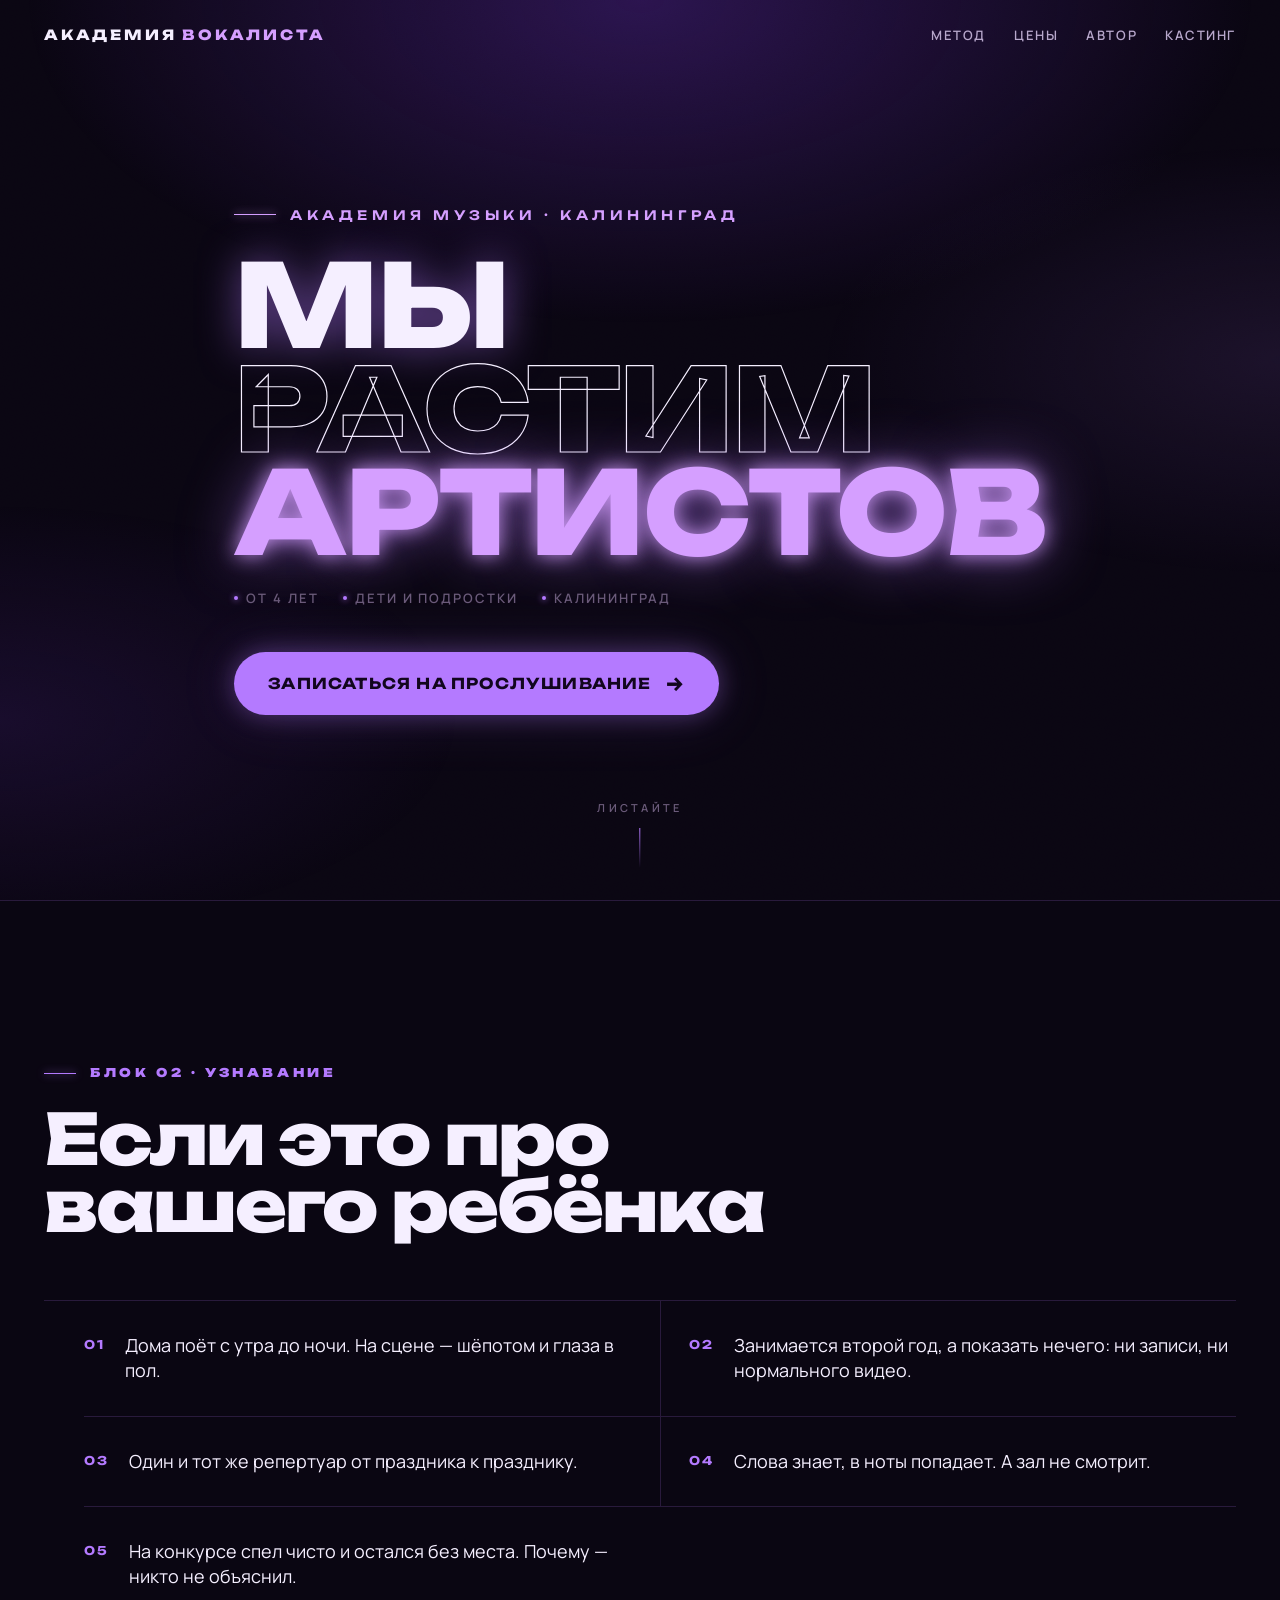
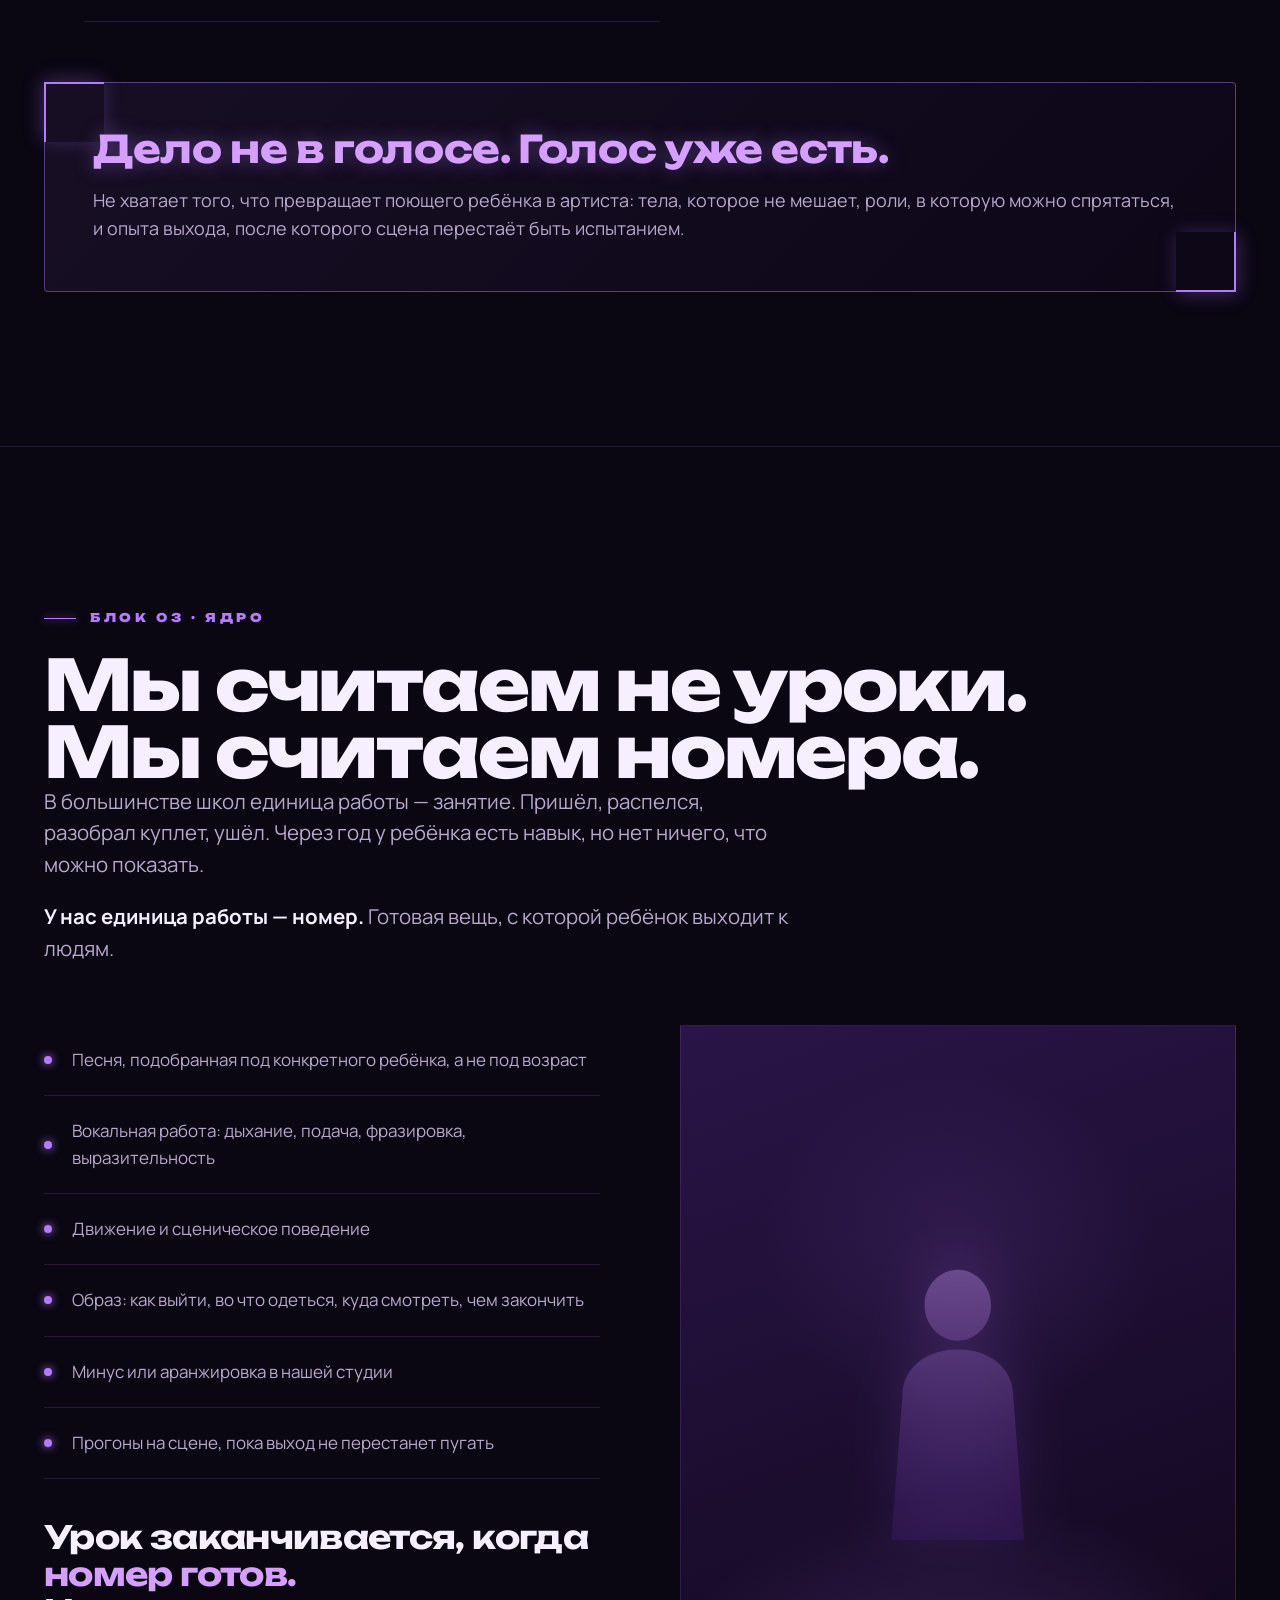
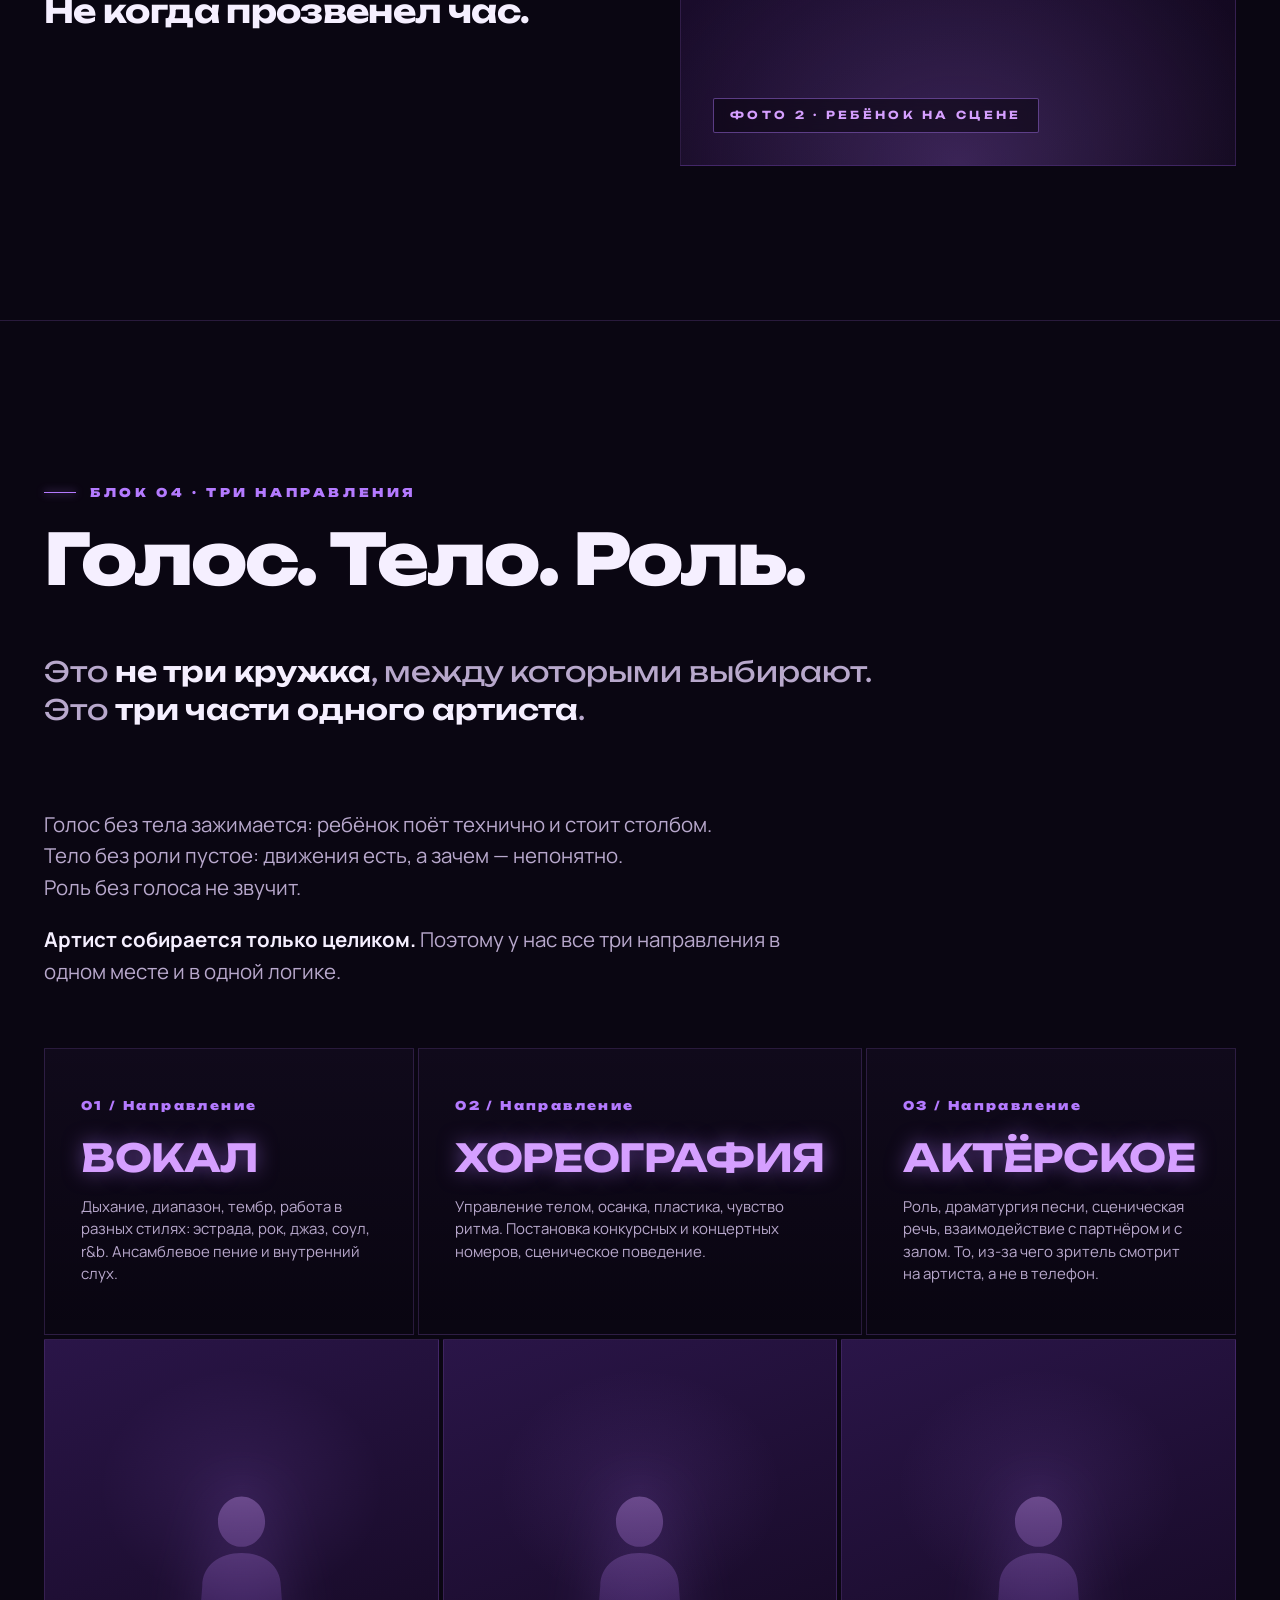
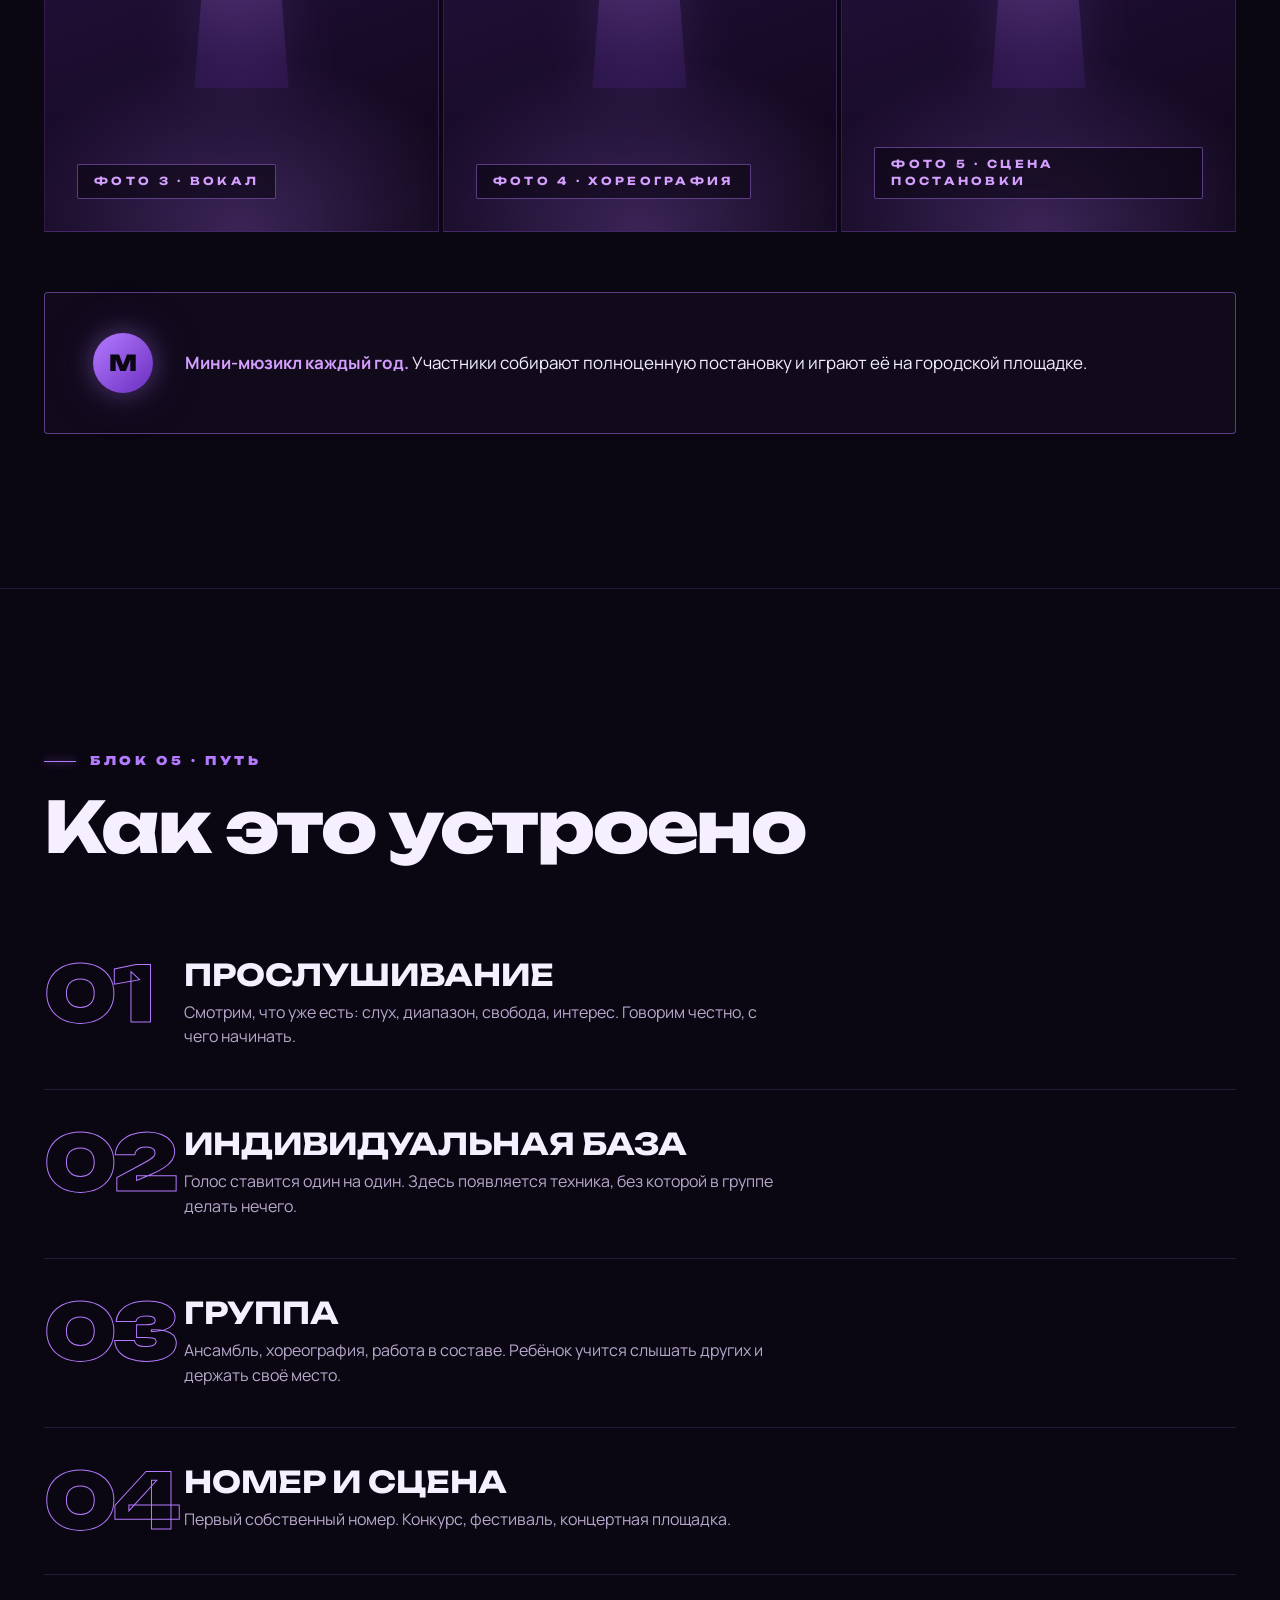
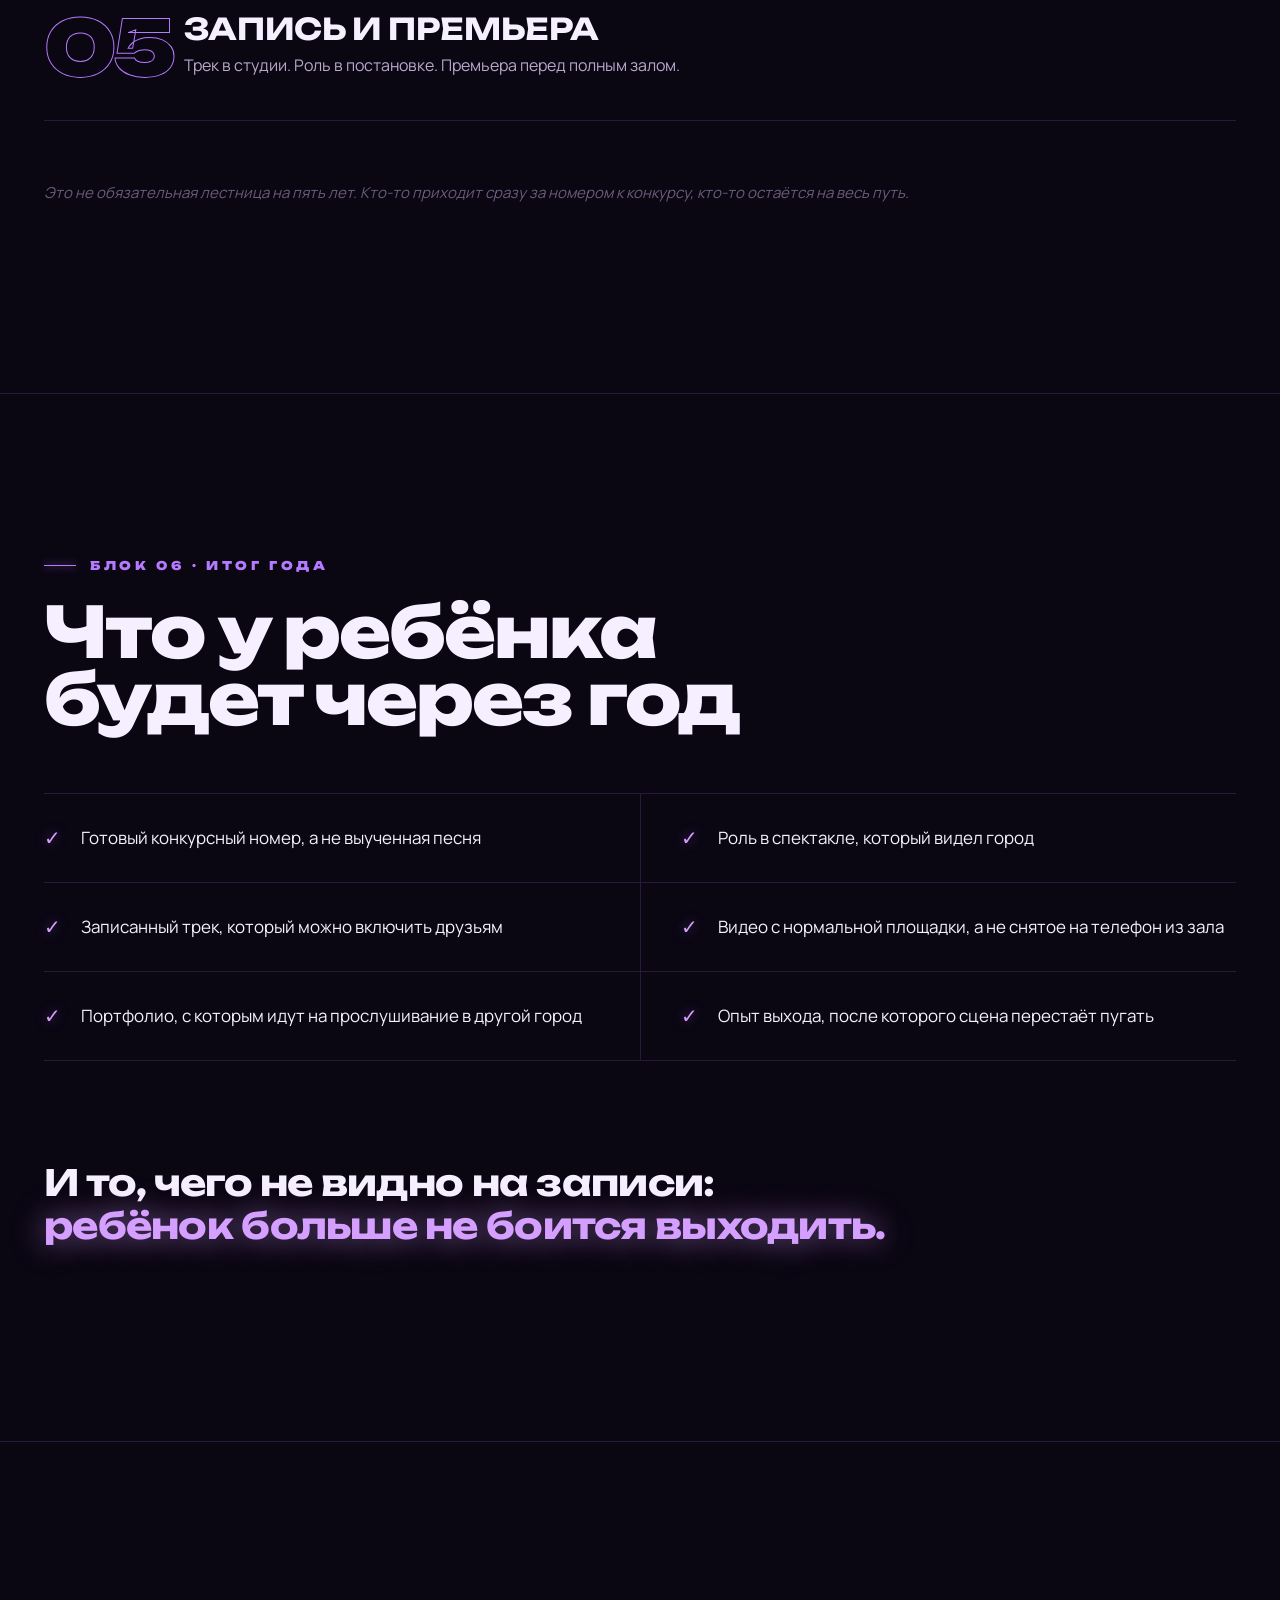
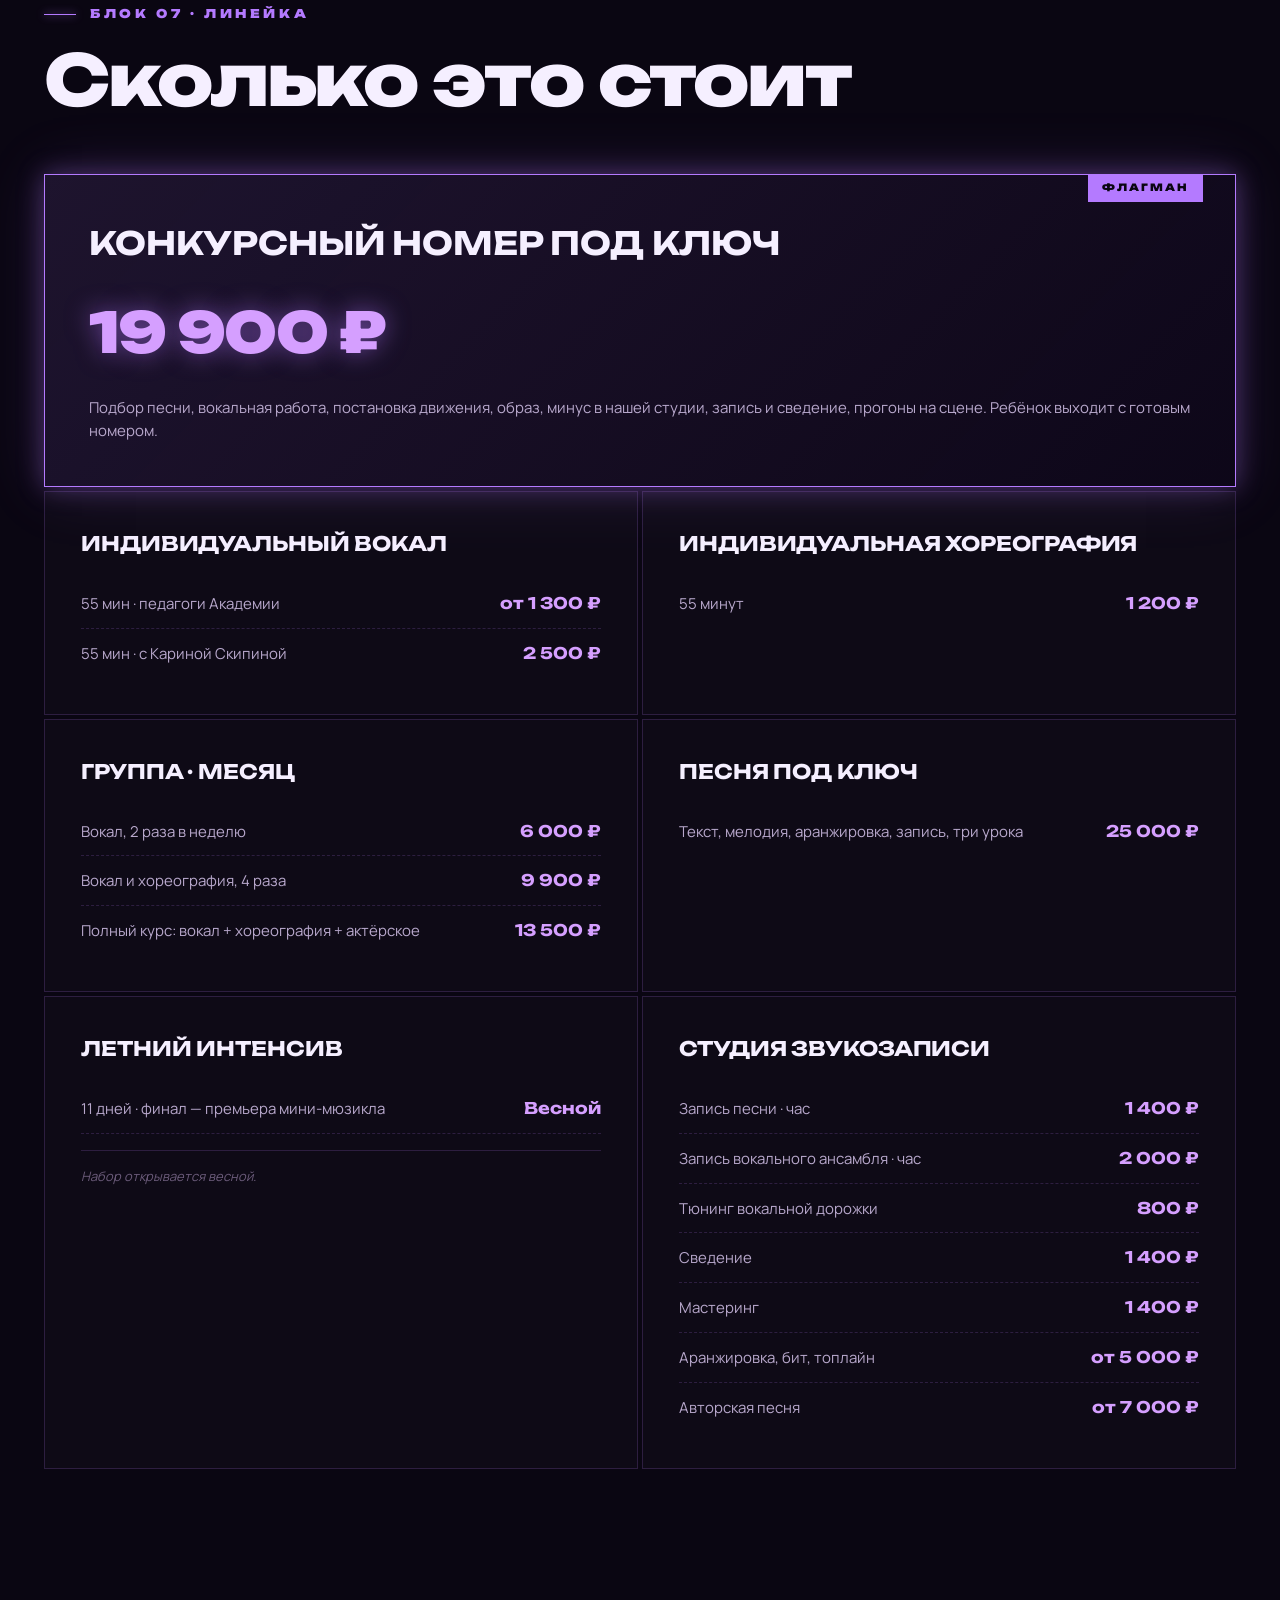
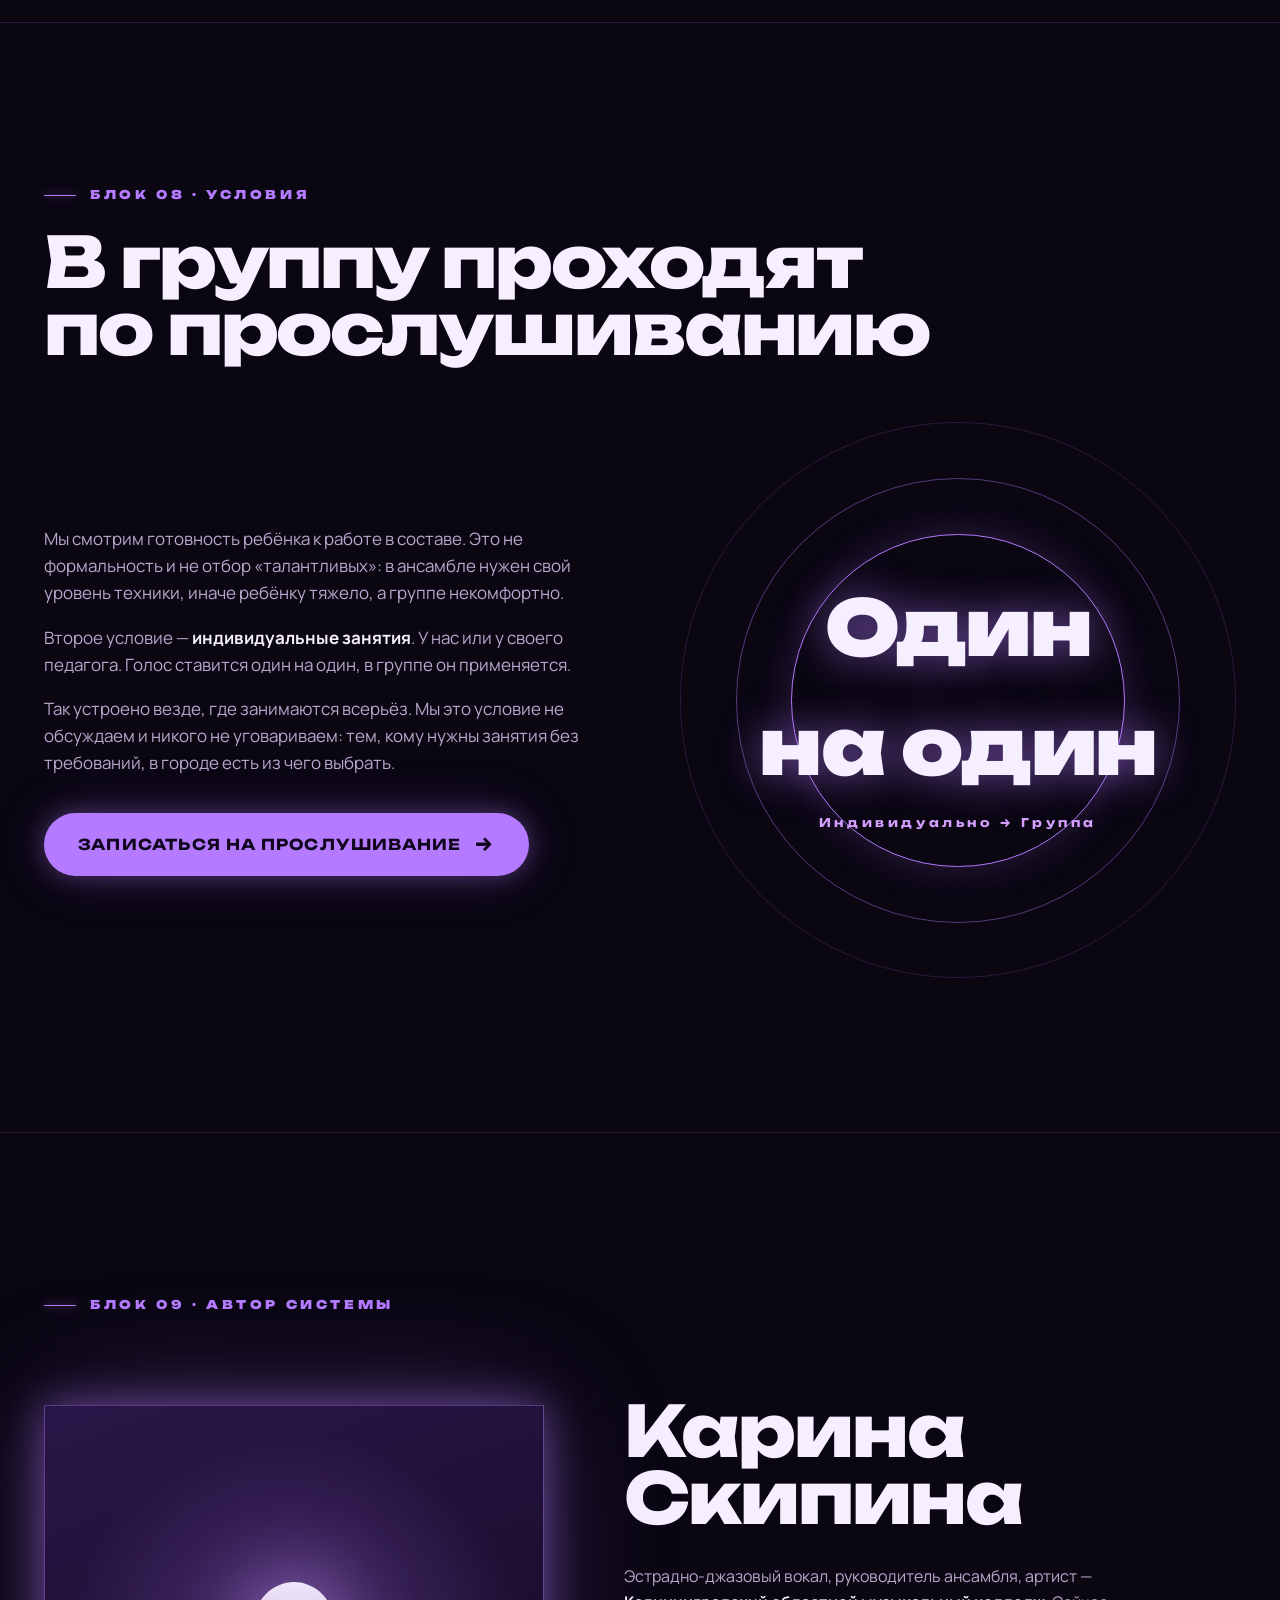
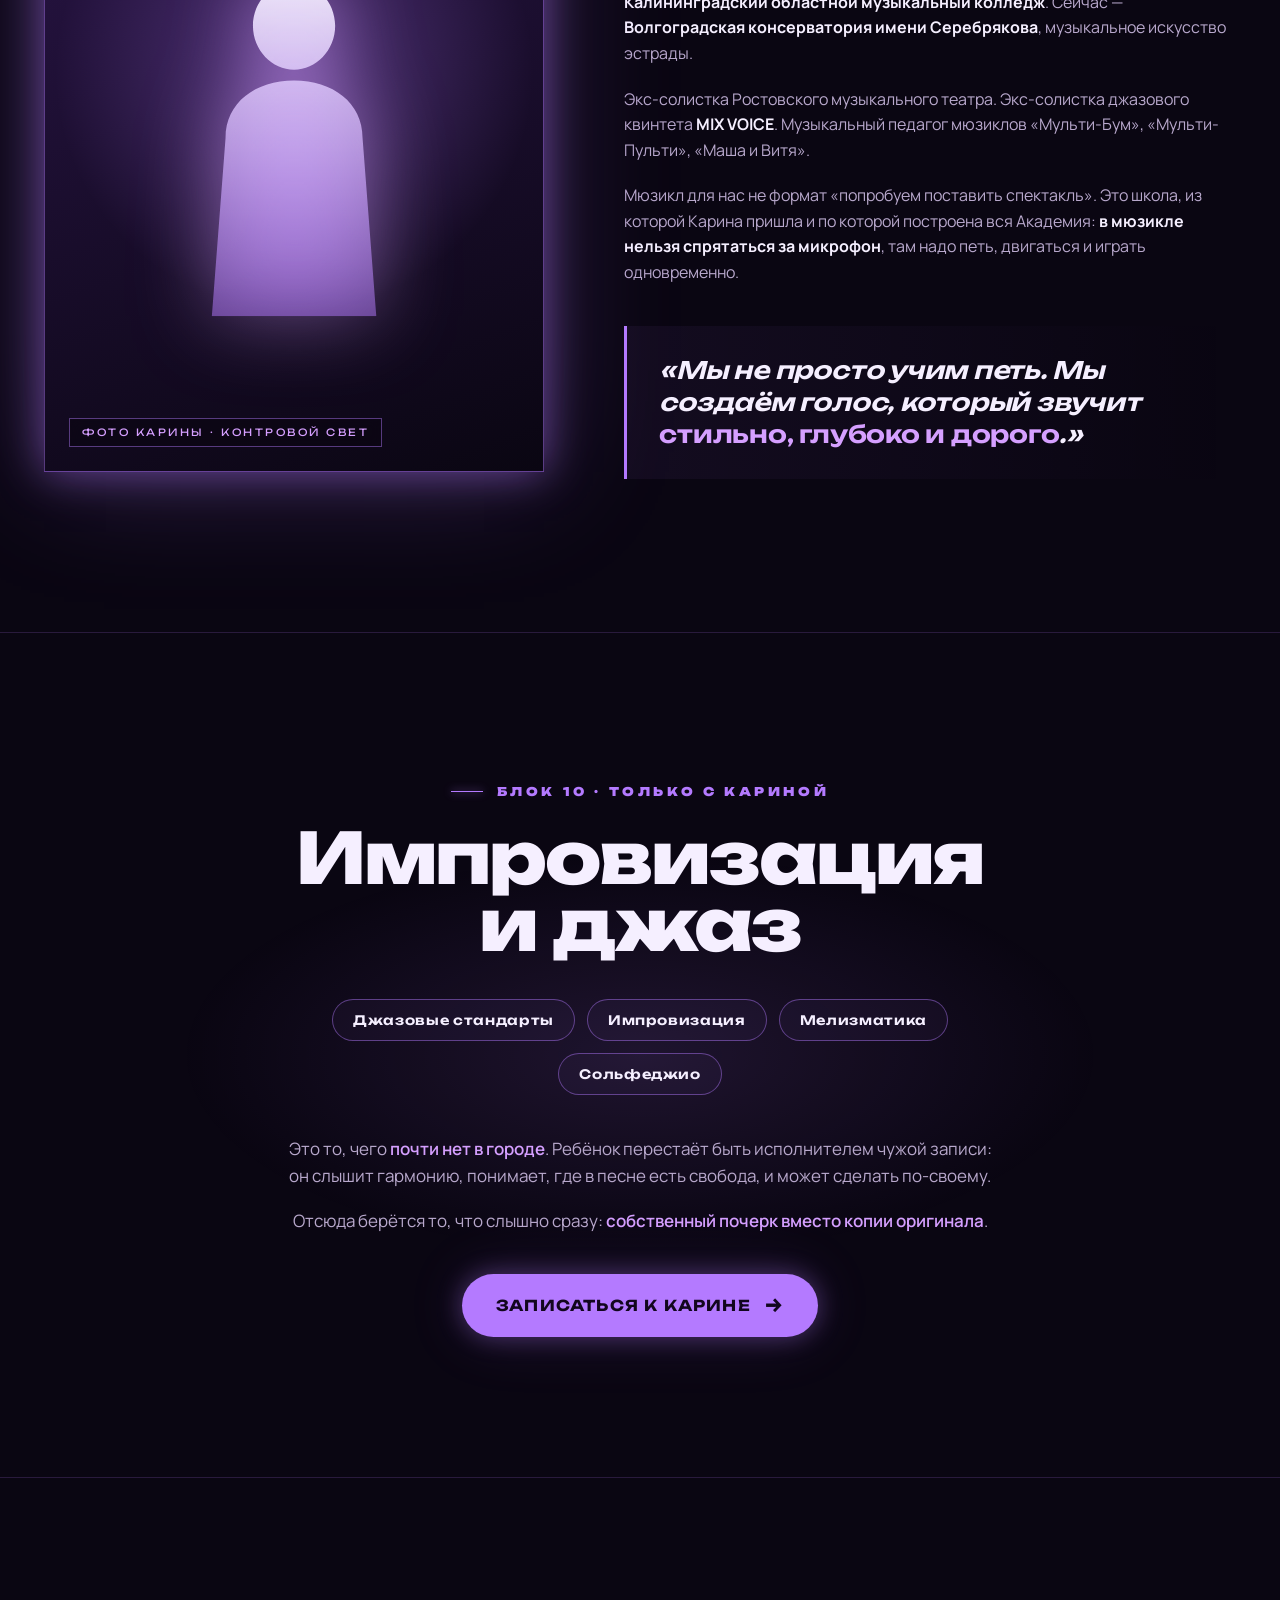
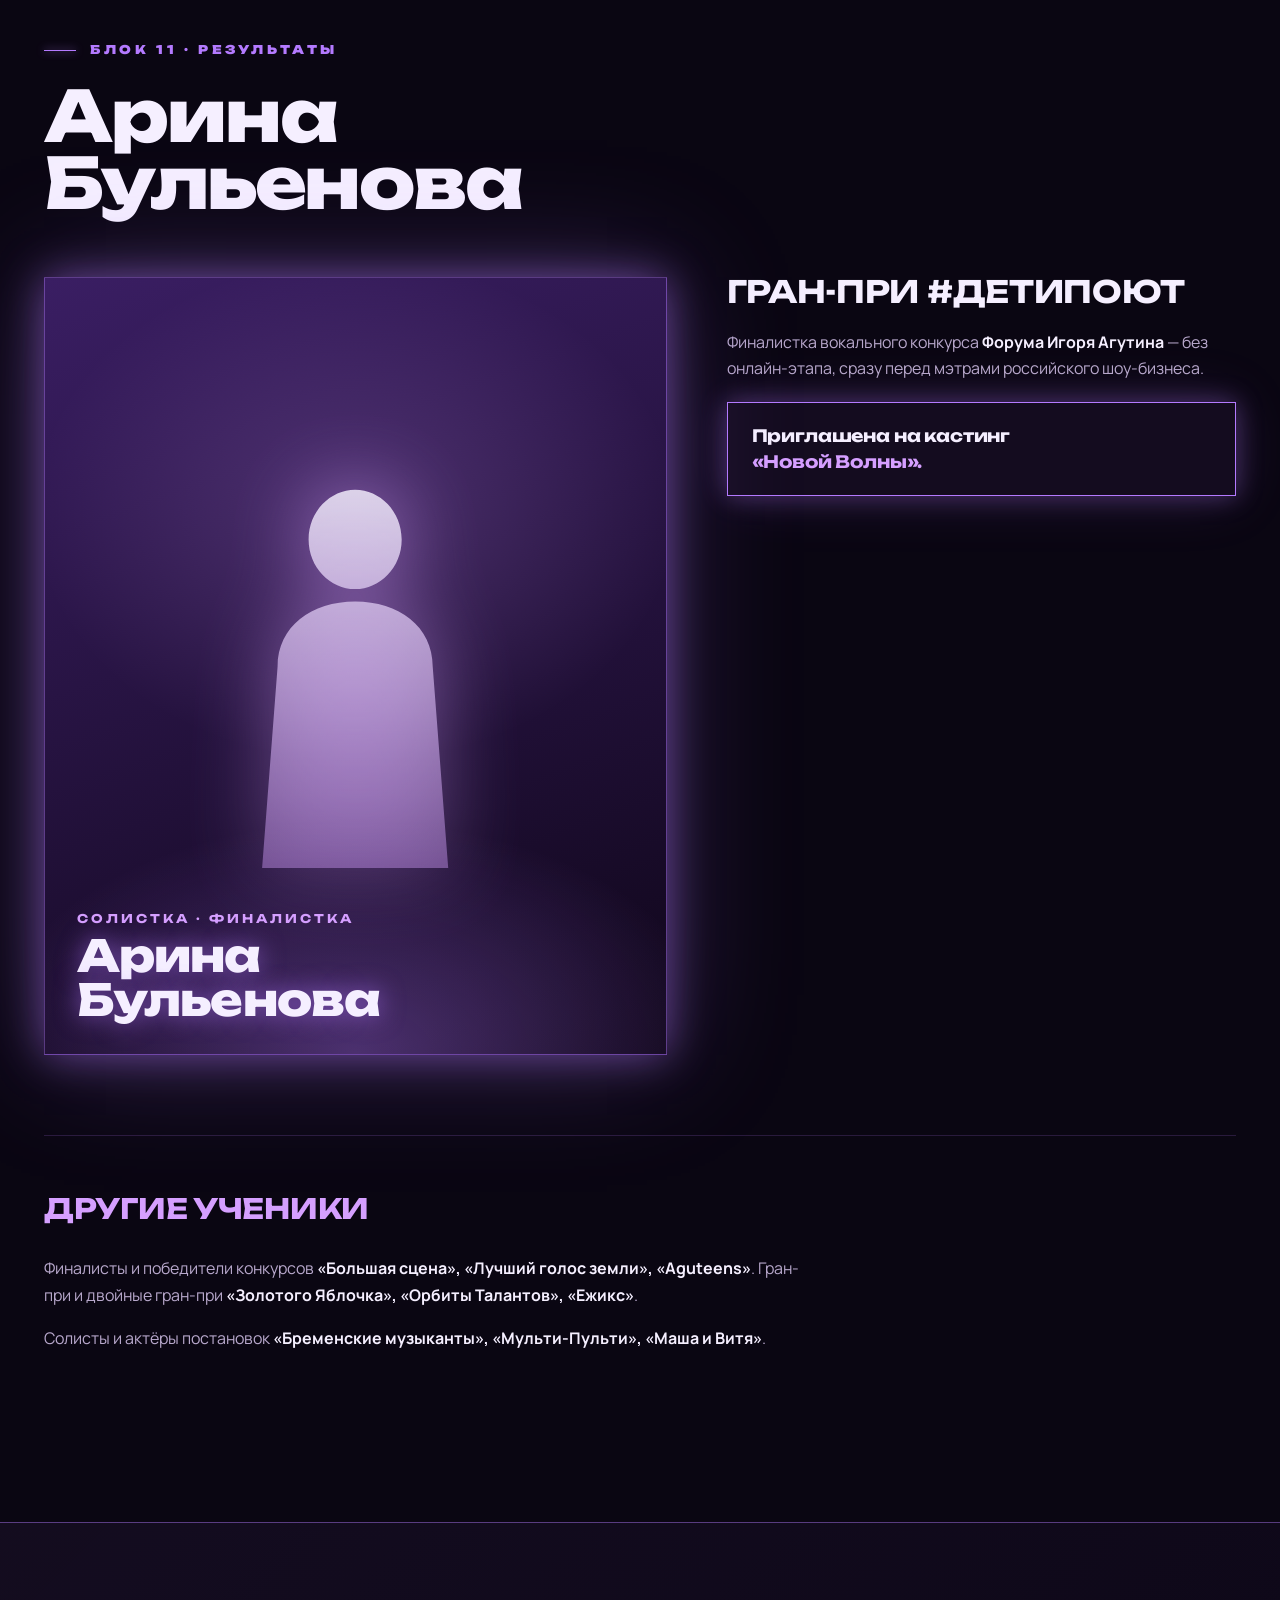
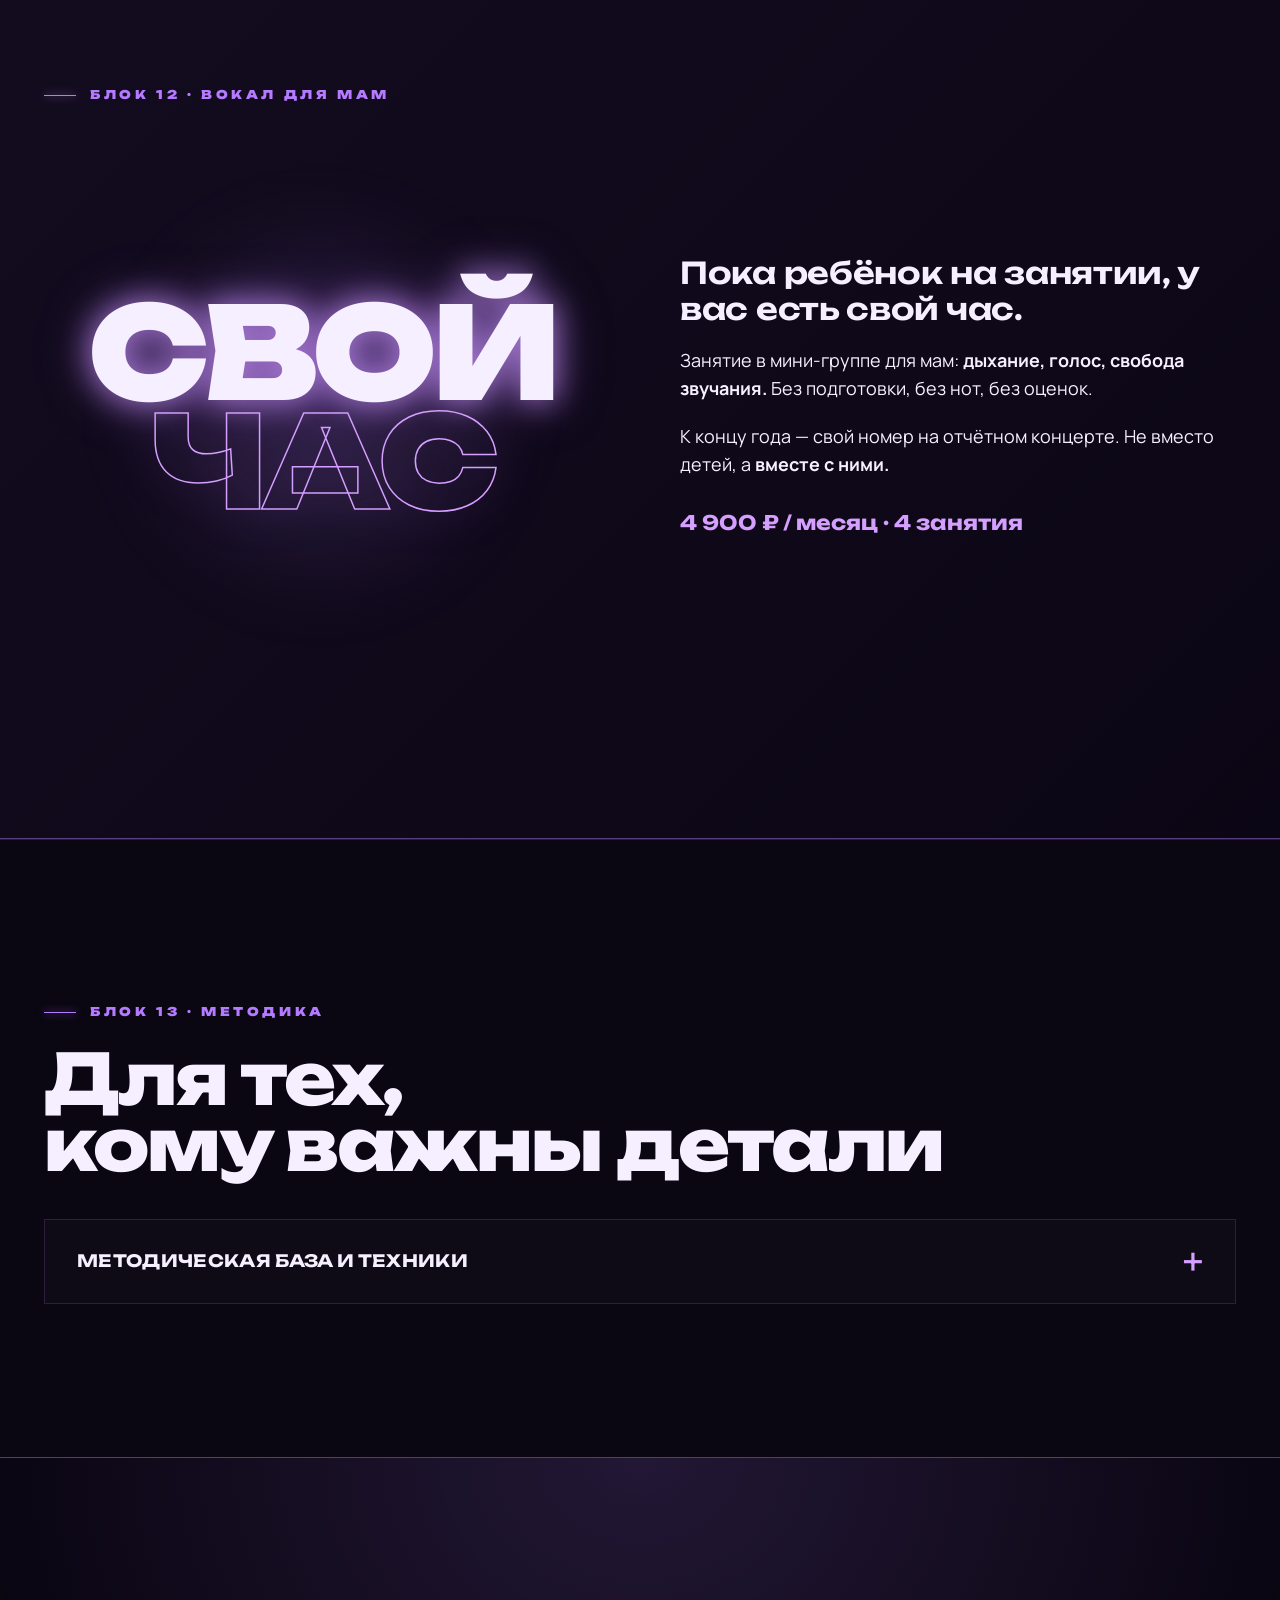
==== index.html @ da105c3c "Чистим главный экран, чиним копирайт - Убрал с hero сетку-афишу и подстрочник про ребёнка (по замеча" ====
<!DOCTYPE html>
<html lang="ru">
<head>
<meta charset="UTF-8" />
<meta name="viewport" content="width=device-width, initial-scale=1.0" />
<title>Академия музыки «Вокалиста» — Калининград</title>
<meta name="description" content="Академия музыки «Вокалиста» в Калининграде. Вокал, хореография, актёрское мастерство и своя студия записи. Дети и подростки от 4 лет." />

<link rel="preconnect" href="https://fonts.googleapis.com">
<link rel="preconnect" href="https://fonts.gstatic.com" crossorigin>
<link href="https://fonts.googleapis.com/css2?family=Unbounded:wght@400;600;700;800;900&family=Manrope:wght@300;400;500;600;700&display=swap&subset=cyrillic,latin" rel="stylesheet">

<style>
  :root{
    --bg:              #0a0612;
    --bg-2:            #140a1e;
    --bg-3:            #1c1029;
    --ink:             #f5efff;
    --ink-dim:         #b8a8cc;
    --ink-mute:        #6b5b7a;
    --neon:            #b47aff;
    --neon-hot:        #d59fff;
    --neon-deep:       #6a2fbf;
    --line:            rgba(180,122,255,0.18);
    --line-strong:     rgba(180,122,255,0.45);
    --card:            rgba(255,255,255,0.02);
    --card-strong:     rgba(180,122,255,0.06);
    --shadow-neon:     0 0 24px rgba(180,122,255,0.35), 0 0 60px rgba(180,122,255,0.15);
    --shadow-neon-lg:  0 0 40px rgba(180,122,255,0.5), 0 0 120px rgba(180,122,255,0.25);
    --font-display:    'Unbounded', 'Arial Black', sans-serif;
    --font-body:       'Manrope', system-ui, -apple-system, sans-serif;
    --wrap:            1240px;
  }

  *, *::before, *::after { box-sizing: border-box; }
  html { scroll-behavior: smooth; }
  body {
    margin: 0;
    font-family: var(--font-body);
    background: var(--bg);
    color: var(--ink);
    font-size: 17px;
    line-height: 1.55;
    -webkit-font-smoothing: antialiased;
    text-rendering: optimizeLegibility;
    overflow-x: hidden;
  }

  /* Ambient background — deep purple glow */
  body::before {
    content: '';
    position: fixed;
    inset: 0;
    background:
      radial-gradient(ellipse 80% 60% at 50% 0%, rgba(106,47,191,0.35), transparent 60%),
      radial-gradient(ellipse 60% 40% at 100% 40%, rgba(180,122,255,0.10), transparent 60%),
      radial-gradient(ellipse 60% 40% at 0% 80%, rgba(106,47,191,0.15), transparent 60%);
    pointer-events: none;
    z-index: 0;
  }
  body::after {
    content: '';
    position: fixed;
    inset: 0;
    background-image: url("data:image/svg+xml;utf8,<svg xmlns='http://www.w3.org/2000/svg' width='200' height='200'><filter id='n'><feTurbulence type='fractalNoise' baseFrequency='0.9' numOctaves='2' stitchTiles='stitch'/><feColorMatrix values='0 0 0 0 0.7 0 0 0 0 0.5 0 0 0 0 1 0 0 0 0.06 0'/></filter><rect width='100%' height='100%' filter='url(%23n)'/></svg>");
    pointer-events: none;
    z-index: 0;
    opacity: .6;
    mix-blend-mode: overlay;
  }

  main, header, footer, section { position: relative; z-index: 1; }

  .wrap { max-width: var(--wrap); margin: 0 auto; padding: 0 24px; }
  @media (max-width: 640px) { .wrap { padding: 0 18px; } }

  /* Typography */
  h1, h2, h3, .display {
    font-family: var(--font-display);
    font-weight: 800;
    letter-spacing: -0.02em;
    line-height: 0.95;
    margin: 0;
    color: var(--ink);
    text-wrap: balance;
  }
  h1 { font-size: clamp(48px, 9vw, 132px); }
  h2 { font-size: clamp(34px, 5.5vw, 72px); letter-spacing: -0.03em; }
  h3 { font-size: clamp(22px, 2.4vw, 32px); font-weight: 700; letter-spacing: -0.01em; }

  p { margin: 0 0 1em; }
  strong, b { color: var(--ink); font-weight: 700; }
  em { color: var(--neon-hot); font-style: normal; font-weight: 600; }

  a { color: var(--neon-hot); text-decoration: none; transition: color .2s; }
  a:hover { color: var(--ink); }

  /* Section frame */
  section {
    padding: clamp(80px, 12vw, 160px) 0;
    border-top: 1px solid var(--line);
  }
  section:first-of-type { border-top: none; }

  .sec-num {
    font-family: var(--font-display);
    font-weight: 900;
    font-size: 12px;
    letter-spacing: 0.3em;
    color: var(--neon);
    text-transform: uppercase;
    margin-bottom: 24px;
    display: inline-flex;
    align-items: center;
    gap: 14px;
  }
  .sec-num::before {
    content: '';
    display: inline-block;
    width: 32px;
    height: 1px;
    background: var(--neon);
    box-shadow: 0 0 8px var(--neon);
  }

  .lead {
    font-size: clamp(18px, 1.6vw, 22px);
    line-height: 1.55;
    color: var(--ink-dim);
    max-width: 62ch;
  }

  /* Buttons */
  .btn {
    display: inline-flex;
    align-items: center;
    gap: 14px;
    padding: 20px 34px;
    font-family: var(--font-display);
    font-weight: 700;
    font-size: 15px;
    letter-spacing: 0.08em;
    text-transform: uppercase;
    background: var(--neon);
    color: #12061e;
    border: none;
    border-radius: 999px;
    cursor: pointer;
    transition: transform .2s, box-shadow .2s, background .2s;
    box-shadow: var(--shadow-neon);
    text-decoration: none;
  }
  .btn:hover {
    transform: translateY(-2px);
    background: var(--neon-hot);
    color: #12061e;
    box-shadow: var(--shadow-neon-lg);
  }
  .btn::after {
    content: '→';
    font-size: 20px;
    line-height: 1;
    transition: transform .2s;
  }
  .btn:hover::after { transform: translateX(4px); }

  .btn-ghost {
    background: transparent;
    color: var(--ink);
    border: 1px solid var(--line-strong);
    box-shadow: none;
  }
  .btn-ghost:hover {
    background: rgba(180,122,255,0.08);
    color: var(--ink);
    border-color: var(--neon);
    box-shadow: var(--shadow-neon);
  }

  /* =========================================================
     BLOCK 1 — HERO / CAST POSTER
     ========================================================= */
  .hero {
    padding: 120px 0 100px;
    min-height: 100vh;
    display: flex;
    flex-direction: column;
    justify-content: center;
    border-top: none;
  }
  .hero-header {
    display: flex;
    justify-content: space-between;
    align-items: center;
    padding-bottom: 40px;
    position: absolute;
    top: 24px;
    left: 0;
    right: 0;
    z-index: 10;
  }
  .hero-header .wrap {
    display: flex;
    justify-content: space-between;
    align-items: center;
    width: 100%;
  }
  .brand {
    font-family: var(--font-display);
    font-weight: 800;
    font-size: 14px;
    letter-spacing: 0.2em;
    text-transform: uppercase;
    color: var(--ink);
  }
  .brand span { color: var(--neon-hot); }
  .hero-nav {
    display: flex;
    gap: 28px;
    font-size: 13px;
    letter-spacing: 0.12em;
    text-transform: uppercase;
    font-weight: 600;
  }
  .hero-nav a { color: var(--ink-dim); }
  .hero-nav a:hover { color: var(--ink); }
  @media (max-width: 780px) {
    .hero-nav { display: none; }
  }

  .cast-poster {
    display: grid;
    grid-template-columns: 1fr 1.2fr;
    gap: 60px;
    align-items: center;
  }
  @media (max-width: 900px) {
    .cast-poster { grid-template-columns: 1fr; gap: 40px; }
  }

  .cast-title {
    position: relative;
  }
  .cast-title .tagline {
    font-family: var(--font-display);
    font-weight: 600;
    font-size: 13px;
    letter-spacing: 0.35em;
    text-transform: uppercase;
    color: var(--neon-hot);
    margin-bottom: 28px;
    display: flex;
    align-items: center;
    gap: 14px;
  }
  .cast-title .tagline::before {
    content: '';
    width: 42px;
    height: 1px;
    background: var(--neon-hot);
    box-shadow: 0 0 8px var(--neon-hot);
  }
  .cast-title h1 {
    text-transform: uppercase;
    color: transparent;
    -webkit-text-stroke: 1.2px var(--ink);
    text-stroke: 1.2px var(--ink);
    line-height: 0.9;
  }
  .cast-title h1 .filled {
    color: var(--ink);
    -webkit-text-stroke: 0;
    text-shadow: 0 0 40px rgba(180,122,255,0.5);
  }
  .cast-title h1 .neon {
    color: var(--neon-hot);
    -webkit-text-stroke: 0;
    text-shadow: 0 0 20px rgba(213,159,255,0.9), 0 0 60px rgba(180,122,255,0.6);
  }
  .cast-sub {
    margin-top: 32px;
    font-size: clamp(17px, 1.4vw, 20px);
    color: var(--ink-dim);
    max-width: 42ch;
  }
  .cast-sub strong {
    color: var(--ink);
    display: block;
    font-size: clamp(19px, 1.6vw, 24px);
    margin-bottom: 12px;
    font-weight: 600;
    font-family: var(--font-display);
    letter-spacing: -0.01em;
  }
  .cast-meta {
    margin-top: 24px;
    display: flex;
    gap: 24px;
    flex-wrap: wrap;
    font-size: 13px;
    color: var(--ink-mute);
    text-transform: uppercase;
    letter-spacing: 0.15em;
    font-weight: 600;
  }
  .cast-meta span { display: inline-flex; align-items: center; gap: 8px; }
  .cast-meta span::before {
    content: '';
    width: 4px; height: 4px;
    background: var(--neon);
    border-radius: 50%;
    box-shadow: 0 0 6px var(--neon);
  }
  .cast-cta {
    margin-top: 44px;
  }

  /* The cast grid — the brand's core visual */
  .cast-grid {
    display: grid;
    grid-template-columns: repeat(3, 1fr);
    grid-template-rows: repeat(3, 1fr);
    gap: 10px;
    aspect-ratio: 3/4;
  }
  .cast-grid .cell {
    position: relative;
    background: linear-gradient(160deg, var(--bg-3) 0%, #0f0619 100%);
    border: 1px solid var(--line);
    overflow: hidden;
    display: flex;
    flex-direction: column;
    justify-content: flex-end;
    padding: 14px;
    transition: transform .35s cubic-bezier(.2,.9,.3,1), box-shadow .35s, border-color .35s;
  }
  .cast-grid .cell::before {
    content: '';
    position: absolute;
    inset: 0;
    background:
      radial-gradient(ellipse 80% 60% at 50% 100%, rgba(180,122,255,0.25), transparent 65%),
      linear-gradient(180deg, transparent 0%, rgba(10,6,18,0.9) 100%);
    z-index: 1;
  }
  .cast-grid .cell::after {
    content: '';
    position: absolute;
    inset: 0;
    background-image:
      linear-gradient(rgba(180,122,255,0.06) 1px, transparent 1px),
      linear-gradient(90deg, rgba(180,122,255,0.06) 1px, transparent 1px);
    background-size: 20px 20px;
    z-index: 0;
    opacity: .5;
  }
  .cast-grid .cell:hover {
    transform: translateY(-3px);
    border-color: var(--neon);
    box-shadow: var(--shadow-neon);
  }
  .cast-grid .cell.feature {
    grid-column: span 2;
    grid-row: span 2;
    background: linear-gradient(160deg, #2a1548 0%, #180830 100%);
  }
  .cast-grid .cell .role {
    position: relative;
    z-index: 2;
    font-family: var(--font-display);
    font-size: 10px;
    letter-spacing: 0.2em;
    text-transform: uppercase;
    color: var(--neon-hot);
    font-weight: 700;
    margin-bottom: 4px;
  }
  .cast-grid .cell .name {
    position: relative;
    z-index: 2;
    font-family: var(--font-display);
    font-weight: 700;
    font-size: 14px;
    color: var(--ink);
    line-height: 1.1;
    letter-spacing: -0.01em;
  }
  .cast-grid .cell.feature .role { font-size: 12px; }
  .cast-grid .cell.feature .name { font-size: clamp(22px, 2.4vw, 32px); }
  .cast-grid .cell .silhouette {
    position: absolute;
    inset: 0;
    display: flex;
    align-items: flex-start;
    justify-content: center;
    padding-top: 18%;
    z-index: 1;
    opacity: 0.5;
  }
  .cast-grid .cell .silhouette svg {
    width: 55%;
    height: auto;
    fill: url(#castGrad);
    filter: drop-shadow(0 0 12px rgba(180,122,255,0.4));
  }
  .cast-grid .cell.feature .silhouette svg { width: 40%; }

  /* Scroll hint */
  .scroll-hint {
    position: absolute;
    bottom: 32px;
    left: 50%;
    transform: translateX(-50%);
    font-size: 11px;
    letter-spacing: 0.3em;
    text-transform: uppercase;
    color: var(--ink-mute);
    display: flex;
    flex-direction: column;
    align-items: center;
    gap: 12px;
    font-weight: 600;
  }
  .scroll-hint .line {
    width: 1px; height: 40px;
    background: linear-gradient(to bottom, var(--neon), transparent);
    animation: scrollPulse 2s ease-in-out infinite;
  }
  @keyframes scrollPulse {
    0%, 100% { opacity: 1; transform: scaleY(1); }
    50%      { opacity: 0.3; transform: scaleY(0.6); }
  }

  /* =========================================================
     BLOCK 2 — RECOGNITION
     ========================================================= */
  .recognize-list {
    display: grid;
    grid-template-columns: 1fr 1fr;
    gap: 0;
    margin: 60px 0;
    border-top: 1px solid var(--line);
  }
  @media (max-width: 780px) { .recognize-list { grid-template-columns: 1fr; } }
  .recognize-list li {
    list-style: none;
    padding: 32px 28px 32px 0;
    border-bottom: 1px solid var(--line);
    font-size: 18px;
    color: var(--ink);
    line-height: 1.4;
    position: relative;
    display: flex;
    gap: 20px;
  }
  .recognize-list li:nth-child(even) { padding-left: 28px; padding-right: 0; border-left: 1px solid var(--line); }
  @media (max-width: 780px) {
    .recognize-list li:nth-child(even) { padding-left: 0; border-left: none; }
  }
  .recognize-list li::before {
    content: counter(rec, decimal-leading-zero);
    counter-increment: rec;
    font-family: var(--font-display);
    font-size: 12px;
    font-weight: 700;
    color: var(--neon);
    letter-spacing: 0.15em;
    flex: 0 0 auto;
    padding-top: 4px;
  }
  .recognize-list { counter-reset: rec; }

  .verdict {
    margin-top: 60px;
    padding: 48px;
    background: linear-gradient(135deg, rgba(180,122,255,0.08) 0%, rgba(106,47,191,0.03) 100%);
    border: 1px solid var(--line-strong);
    border-radius: 4px;
    position: relative;
  }
  .verdict::before {
    content: '';
    position: absolute;
    top: -1px; left: -1px;
    width: 60px; height: 60px;
    border-top: 2px solid var(--neon);
    border-left: 2px solid var(--neon);
    box-shadow: -2px -2px 20px rgba(180,122,255,0.3);
  }
  .verdict::after {
    content: '';
    position: absolute;
    bottom: -1px; right: -1px;
    width: 60px; height: 60px;
    border-bottom: 2px solid var(--neon);
    border-right: 2px solid var(--neon);
    box-shadow: 2px 2px 20px rgba(180,122,255,0.3);
  }
  .verdict h3 {
    font-size: clamp(24px, 3vw, 38px);
    margin-bottom: 20px;
    color: var(--neon-hot);
    text-shadow: 0 0 20px rgba(180,122,255,0.4);
  }
  .verdict p { color: var(--ink-dim); font-size: 18px; margin: 0; }
  @media (max-width: 640px) { .verdict { padding: 28px; } }

  /* =========================================================
     BLOCK 3 — CORE PRINCIPLE
     ========================================================= */
  .core-grid {
    display: grid;
    grid-template-columns: 1fr 1fr;
    gap: 80px;
    align-items: start;
    margin-top: 60px;
  }
  @media (max-width: 900px) { .core-grid { grid-template-columns: 1fr; gap: 40px; } }
  .core-list {
    list-style: none;
    padding: 0;
    margin: 0;
  }
  .core-list li {
    padding: 22px 0;
    border-bottom: 1px solid var(--line);
    display: flex;
    align-items: center;
    gap: 20px;
    font-size: 17px;
    color: var(--ink-dim);
  }
  .core-list li::before {
    content: '';
    width: 8px; height: 8px;
    background: var(--neon);
    border-radius: 50%;
    box-shadow: 0 0 10px var(--neon);
    flex: 0 0 auto;
  }
  .core-emphasis {
    margin-top: 40px;
    font-family: var(--font-display);
    font-weight: 700;
    font-size: clamp(22px, 2.6vw, 32px);
    line-height: 1.15;
    color: var(--ink);
    letter-spacing: -0.02em;
  }
  .core-emphasis .accent { color: var(--neon-hot); }

  .photo-slot {
    aspect-ratio: 3/4;
    background: linear-gradient(160deg, #2a1548 0%, #0f0619 100%);
    border: 1px solid var(--line);
    display: flex;
    align-items: flex-end;
    padding: 32px;
    position: relative;
    overflow: hidden;
  }
  .photo-slot::before {
    content: '';
    position: absolute;
    inset: 0;
    background:
      radial-gradient(ellipse 100% 60% at 50% 100%, rgba(180,122,255,0.25), transparent 60%),
      radial-gradient(ellipse 60% 40% at 50% 30%, rgba(180,122,255,0.1), transparent 60%);
  }
  .photo-slot::after {
    content: attr(data-label);
    position: relative;
    z-index: 2;
    font-family: var(--font-display);
    font-size: 11px;
    letter-spacing: 0.3em;
    text-transform: uppercase;
    color: var(--neon-hot);
    font-weight: 700;
    padding: 8px 16px;
    background: rgba(10,6,18,0.6);
    border: 1px solid var(--line-strong);
    backdrop-filter: blur(6px);
    border-radius: 2px;
  }
  .photo-slot .silhouette-lg {
    position: absolute;
    inset: 0;
    display: flex;
    align-items: center;
    justify-content: center;
    opacity: 0.4;
  }
  .photo-slot .silhouette-lg svg {
    width: 40%;
    height: auto;
    fill: url(#castGrad);
    filter: drop-shadow(0 0 30px rgba(180,122,255,0.6));
  }

  /* =========================================================
     BLOCK 4 — THREE DIRECTIONS
     ========================================================= */
  .three-intro {
    margin: 60px 0 80px;
    font-size: clamp(20px, 2.2vw, 28px);
    line-height: 1.35;
    color: var(--ink-dim);
    font-family: var(--font-display);
    font-weight: 400;
    max-width: 42ch;
  }
  .three-intro .line { display: block; }
  .three-intro .line strong { color: var(--ink); font-weight: 600; }

  .three-grid {
    display: grid;
    grid-template-columns: repeat(3, 1fr);
    gap: 4px;
    margin-top: 60px;
  }
  @media (max-width: 900px) { .three-grid { grid-template-columns: 1fr; } }
  .three-card {
    padding: 48px 36px;
    background: linear-gradient(180deg, rgba(180,122,255,0.04) 0%, rgba(180,122,255,0) 100%);
    border: 1px solid var(--line);
    position: relative;
    transition: background .3s, border-color .3s, transform .3s;
  }
  .three-card:hover {
    background: linear-gradient(180deg, rgba(180,122,255,0.09) 0%, rgba(180,122,255,0.02) 100%);
    border-color: var(--line-strong);
    transform: translateY(-4px);
  }
  .three-card .num {
    font-family: var(--font-display);
    font-weight: 900;
    font-size: 12px;
    color: var(--neon);
    letter-spacing: 0.2em;
    margin-bottom: 24px;
  }
  .three-card h3 {
    font-size: clamp(28px, 3vw, 40px);
    margin-bottom: 20px;
    text-transform: uppercase;
    color: var(--ink);
  }
  .three-card h3 .glow {
    color: var(--neon-hot);
    text-shadow: 0 0 20px rgba(180,122,255,0.5);
  }
  .three-card p {
    color: var(--ink-dim);
    font-size: 15px;
    line-height: 1.5;
    margin: 0;
  }
  .three-photos {
    display: grid;
    grid-template-columns: repeat(3, 1fr);
    gap: 4px;
    margin-top: 4px;
  }
  @media (max-width: 900px) { .three-photos { grid-template-columns: 1fr; } }
  .three-photos .photo-slot { aspect-ratio: 4/5; }

  .mini-musical {
    margin-top: 60px;
    padding: 40px 48px;
    border: 1px solid var(--line-strong);
    background: rgba(180,122,255,0.04);
    display: flex;
    align-items: center;
    gap: 32px;
    border-radius: 4px;
  }
  @media (max-width: 640px) { .mini-musical { flex-direction: column; text-align: center; padding: 32px 24px; } }
  .mini-musical .icon {
    flex: 0 0 auto;
    width: 60px; height: 60px;
    border-radius: 50%;
    background: linear-gradient(135deg, var(--neon), var(--neon-deep));
    display: flex;
    align-items: center;
    justify-content: center;
    color: var(--bg);
    font-family: var(--font-display);
    font-weight: 900;
    font-size: 22px;
    box-shadow: var(--shadow-neon);
  }
  .mini-musical p {
    margin: 0;
    color: var(--ink);
    font-size: 17px;
  }
  .mini-musical p strong { color: var(--neon-hot); }

  /* =========================================================
     BLOCK 5 — PATH STEPS
     ========================================================= */
  .path {
    counter-reset: path-step;
    margin-top: 60px;
  }
  .path-step {
    display: grid;
    grid-template-columns: 100px 1fr;
    gap: 40px;
    padding: 40px 0;
    border-bottom: 1px solid var(--line);
    align-items: start;
    counter-increment: path-step;
    position: relative;
    transition: padding .3s;
  }
  .path-step:hover { padding-left: 12px; }
  @media (max-width: 640px) {
    .path-step { grid-template-columns: 60px 1fr; gap: 20px; padding: 30px 0; }
  }
  .path-step::before {
    content: counter(path-step, decimal-leading-zero);
    font-family: var(--font-display);
    font-weight: 900;
    font-size: clamp(48px, 6vw, 84px);
    color: transparent;
    -webkit-text-stroke: 1px var(--neon);
    letter-spacing: -0.05em;
    line-height: 0.85;
    transition: color .3s, text-shadow .3s;
  }
  .path-step:hover::before {
    color: var(--neon-hot);
    -webkit-text-stroke: 0;
    text-shadow: 0 0 25px rgba(213,159,255,0.7);
  }
  .path-step h3 {
    font-size: clamp(22px, 2.5vw, 30px);
    margin-bottom: 10px;
    color: var(--ink);
    text-transform: uppercase;
    letter-spacing: 0;
  }
  .path-step p {
    color: var(--ink-dim);
    font-size: 16px;
    margin: 0;
    max-width: 60ch;
  }
  .path-note {
    margin-top: 40px;
    padding: 20px 0;
    color: var(--ink-mute);
    font-style: italic;
    font-size: 15px;
  }

  /* =========================================================
     BLOCK 6 — RESULT
     ========================================================= */
  .result-list {
    list-style: none;
    padding: 0;
    margin: 60px 0 0;
    display: grid;
    grid-template-columns: 1fr 1fr;
    gap: 0;
    border-top: 1px solid var(--line);
  }
  @media (max-width: 780px) { .result-list { grid-template-columns: 1fr; } }
  .result-list li {
    padding: 32px 0;
    border-bottom: 1px solid var(--line);
    font-size: 17px;
    color: var(--ink);
    line-height: 1.4;
    padding-right: 32px;
    display: flex;
    gap: 20px;
    align-items: start;
  }
  .result-list li:nth-child(even) { padding-left: 40px; border-left: 1px solid var(--line); padding-right: 0; }
  @media (max-width: 780px) { .result-list li:nth-child(even) { padding-left: 0; border-left: none; } }
  .result-list li::before {
    content: '✓';
    color: var(--neon-hot);
    font-size: 20px;
    font-weight: 700;
    text-shadow: 0 0 12px rgba(180,122,255,0.6);
    flex: 0 0 auto;
    line-height: 1.2;
  }
  .result-final {
    margin-top: 60px;
    padding: 40px 0;
    font-family: var(--font-display);
    font-weight: 700;
    font-size: clamp(24px, 3vw, 36px);
    line-height: 1.2;
    color: var(--ink);
    letter-spacing: -0.02em;
    max-width: 34ch;
  }
  .result-final .neon-line {
    color: var(--neon-hot);
    text-shadow: 0 0 30px rgba(213,159,255,0.6);
  }

  /* =========================================================
     BLOCK 7 — PRICES
     ========================================================= */
  .prices {
    display: grid;
    grid-template-columns: 1fr 1fr;
    gap: 4px;
    margin-top: 60px;
  }
  @media (max-width: 780px) { .prices { grid-template-columns: 1fr; } }
  .price-card {
    padding: 36px;
    background: var(--card);
    border: 1px solid var(--line);
    transition: background .3s, border-color .3s;
  }
  .price-card:hover { background: var(--card-strong); border-color: var(--line-strong); }
  .price-card h4 {
    font-family: var(--font-display);
    font-weight: 700;
    font-size: 20px;
    color: var(--ink);
    margin: 0 0 20px;
    text-transform: uppercase;
    letter-spacing: -0.005em;
  }
  .price-card .pline {
    display: flex;
    justify-content: space-between;
    align-items: baseline;
    padding: 12px 0;
    border-bottom: 1px dashed var(--line);
    font-size: 15px;
    gap: 20px;
  }
  .price-card .pline:last-child { border-bottom: none; }
  .price-card .pline .name { color: var(--ink-dim); flex: 1; }
  .price-card .pline .price {
    font-family: var(--font-display);
    font-weight: 700;
    color: var(--neon-hot);
    font-size: 16px;
    white-space: nowrap;
  }
  .price-card .note {
    margin-top: 16px;
    padding-top: 16px;
    border-top: 1px solid var(--line);
    color: var(--ink-mute);
    font-size: 13px;
    line-height: 1.45;
    font-style: italic;
  }

  .price-card.hero-price {
    grid-column: span 2;
    background: linear-gradient(135deg, rgba(180,122,255,0.12), rgba(106,47,191,0.04));
    border-color: var(--neon);
    box-shadow: var(--shadow-neon);
    position: relative;
    padding: 44px;
  }
  @media (max-width: 780px) { .price-card.hero-price { grid-column: span 1; padding: 32px; } }
  .price-card.hero-price::before {
    content: 'ФЛАГМАН';
    position: absolute;
    top: -1px;
    right: 32px;
    background: var(--neon);
    color: var(--bg);
    padding: 6px 14px;
    font-family: var(--font-display);
    font-weight: 900;
    font-size: 10px;
    letter-spacing: 0.2em;
  }
  .price-card.hero-price h4 { font-size: clamp(24px, 2.6vw, 32px); color: var(--ink); }
  .price-card.hero-price .big-price {
    font-family: var(--font-display);
    font-weight: 900;
    font-size: clamp(36px, 5vw, 56px);
    color: var(--neon-hot);
    text-shadow: 0 0 25px rgba(180,122,255,0.5);
    margin: 16px 0 20px;
    letter-spacing: -0.03em;
  }
  .price-card.hero-price p {
    color: var(--ink-dim);
    font-size: 15px;
    margin: 0;
  }

  .todo-tag {
    display: inline-block;
    margin-left: 10px;
    padding: 2px 8px;
    font-size: 10px;
    letter-spacing: 0.15em;
    font-family: var(--font-display);
    font-weight: 700;
    color: var(--neon-hot);
    background: rgba(180,122,255,0.12);
    border: 1px solid var(--line-strong);
    border-radius: 3px;
    vertical-align: middle;
    text-transform: uppercase;
  }

  /* =========================================================
     BLOCK 8 — HOW TO GET IN
     ========================================================= */
  .entry {
    display: grid;
    grid-template-columns: 1fr 1fr;
    gap: 80px;
    margin-top: 60px;
    align-items: center;
  }
  @media (max-width: 900px) { .entry { grid-template-columns: 1fr; gap: 40px; } }
  .entry-text p {
    color: var(--ink-dim);
    font-size: 17px;
    line-height: 1.6;
  }
  .entry-cta { margin-top: 36px; }
  .entry-visual {
    aspect-ratio: 1;
    display: grid;
    place-items: center;
    position: relative;
  }
  .entry-visual .ring {
    position: absolute;
    inset: 0;
    border-radius: 50%;
    border: 1px solid var(--line);
    animation: rotate 30s linear infinite;
  }
  .entry-visual .ring:nth-child(2) {
    inset: 10%;
    animation-duration: 45s;
    animation-direction: reverse;
    border-color: var(--line-strong);
  }
  .entry-visual .ring:nth-child(3) {
    inset: 20%;
    animation-duration: 60s;
    border-color: var(--neon);
    box-shadow: 0 0 40px rgba(180,122,255,0.2);
  }
  @keyframes rotate { to { transform: rotate(360deg); } }
  .entry-visual .core-word {
    position: relative;
    font-family: var(--font-display);
    font-weight: 900;
    font-size: clamp(40px, 6vw, 84px);
    color: var(--ink);
    text-shadow: 0 0 40px rgba(180,122,255,0.6);
    letter-spacing: -0.02em;
    text-align: center;
  }
  .entry-visual .core-word span {
    display: block;
    font-size: 12px;
    letter-spacing: 0.3em;
    font-weight: 700;
    color: var(--neon-hot);
    margin-top: 8px;
    text-shadow: none;
  }

  /* =========================================================
     BLOCK 9 — KARINA
     ========================================================= */
  .karina {
    display: grid;
    grid-template-columns: 0.9fr 1.1fr;
    gap: 80px;
    margin-top: 60px;
    align-items: center;
  }
  @media (max-width: 900px) { .karina { grid-template-columns: 1fr; gap: 40px; } }
  .karina-photo {
    aspect-ratio: 3/4;
    background: linear-gradient(160deg, #2a1548 0%, #0a0612 100%);
    border: 1px solid var(--line-strong);
    position: relative;
    overflow: hidden;
    box-shadow: var(--shadow-neon-lg);
  }
  .karina-photo::before {
    content: '';
    position: absolute;
    inset: 0;
    background: radial-gradient(ellipse 80% 60% at 50% 40%, rgba(180,122,255,0.35), transparent 60%);
  }
  .karina-photo::after {
    content: 'ФОТО КАРИНЫ · КОНТРОВОЙ СВЕТ';
    position: absolute;
    bottom: 24px; left: 24px;
    font-family: var(--font-display);
    font-size: 10px;
    letter-spacing: 0.25em;
    color: var(--neon-hot);
    padding: 6px 12px;
    background: rgba(10,6,18,0.6);
    border: 1px solid var(--line-strong);
    backdrop-filter: blur(6px);
  }
  .karina-photo .silhouette-lg {
    position: absolute;
    inset: 0;
    display: flex;
    align-items: center;
    justify-content: center;
  }
  .karina-photo .silhouette-lg svg {
    width: 55%;
    height: auto;
    fill: url(#karinaGrad);
    filter: drop-shadow(0 0 40px rgba(213,159,255,0.8));
  }
  .karina-bio h2 { margin-bottom: 32px; }
  .karina-bio p {
    color: var(--ink-dim);
    font-size: 16px;
    line-height: 1.6;
    margin-bottom: 20px;
  }
  .karina-bio p strong { color: var(--ink); }
  .karina-quote {
    margin-top: 40px;
    padding: 28px 32px;
    border-left: 3px solid var(--neon);
    background: linear-gradient(90deg, rgba(180,122,255,0.06), transparent);
    font-family: var(--font-display);
    font-weight: 600;
    font-size: clamp(19px, 1.9vw, 24px);
    line-height: 1.35;
    color: var(--ink);
    font-style: italic;
    letter-spacing: -0.01em;
  }
  .karina-quote .accent { color: var(--neon-hot); font-style: normal; }

  /* =========================================================
     BLOCK 10 — IMPROV & JAZZ
     ========================================================= */
  .jazz {
    text-align: center;
    padding: clamp(80px, 12vw, 140px) 0;
    position: relative;
  }
  .jazz::before {
    content: '';
    position: absolute;
    inset: 0;
    background:
      radial-gradient(ellipse 60% 40% at 50% 50%, rgba(180,122,255,0.12), transparent 60%);
    pointer-events: none;
  }
  .jazz-content { max-width: 720px; margin: 0 auto; position: relative; }
  .jazz h2 { margin-bottom: 40px; }
  .jazz-tags {
    display: flex;
    flex-wrap: wrap;
    justify-content: center;
    gap: 12px;
    margin: 40px 0;
  }
  .jazz-tags .tag {
    padding: 10px 20px;
    border: 1px solid var(--line-strong);
    border-radius: 999px;
    font-family: var(--font-display);
    font-size: 13px;
    font-weight: 600;
    letter-spacing: 0.05em;
    color: var(--ink);
    background: rgba(180,122,255,0.04);
    transition: all .3s;
  }
  .jazz-tags .tag:hover {
    background: var(--neon);
    color: var(--bg);
    box-shadow: var(--shadow-neon);
    border-color: transparent;
  }
  .jazz p {
    color: var(--ink-dim);
    font-size: 17px;
    line-height: 1.6;
  }
  .jazz p em { color: var(--neon-hot); font-style: normal; }
  .jazz-cta { margin-top: 40px; }

  /* =========================================================
     BLOCK 11 — RESULTS / ARINA
     ========================================================= */
  .arina {
    display: grid;
    grid-template-columns: 1.1fr 0.9fr;
    gap: 60px;
    margin-top: 60px;
    align-items: start;
  }
  @media (max-width: 900px) { .arina { grid-template-columns: 1fr; gap: 30px; } }
  .arina-photo {
    aspect-ratio: 4/5;
    background: linear-gradient(160deg, #3a1e63 0%, #0f0619 100%);
    border: 1px solid var(--line-strong);
    position: relative;
    overflow: hidden;
    box-shadow: var(--shadow-neon-lg);
    display: flex;
    align-items: flex-end;
    padding: 32px;
  }
  .arina-photo::before {
    content: '';
    position: absolute;
    inset: 0;
    background:
      radial-gradient(ellipse 100% 50% at 50% 100%, rgba(180,122,255,0.35), transparent 60%),
      radial-gradient(ellipse 80% 50% at 50% 30%, rgba(213,159,255,0.2), transparent 65%);
  }
  .arina-photo .silhouette-lg {
    position: absolute;
    inset: 0;
    display: flex;
    align-items: center;
    justify-content: center;
    opacity: 0.85;
  }
  .arina-photo .silhouette-lg svg {
    width: 50%;
    height: auto;
    fill: url(#arinaGrad);
    filter: drop-shadow(0 0 40px rgba(213,159,255,0.7));
  }
  .arina-photo .label {
    position: relative;
    z-index: 2;
    display: flex;
    flex-direction: column;
    gap: 6px;
  }
  .arina-photo .label .name-big {
    font-family: var(--font-display);
    font-weight: 800;
    font-size: clamp(28px, 3.5vw, 44px);
    color: var(--ink);
    line-height: 1;
    text-shadow: 0 0 25px rgba(180,122,255,0.6);
    letter-spacing: -0.02em;
  }
  .arina-photo .label .role-big {
    font-family: var(--font-display);
    font-size: 12px;
    letter-spacing: 0.25em;
    text-transform: uppercase;
    color: var(--neon-hot);
    font-weight: 700;
  }

  .arina-info h3 {
    text-transform: uppercase;
    margin-bottom: 24px;
  }
  .arina-info p {
    color: var(--ink-dim);
    font-size: 16px;
    line-height: 1.6;
  }
  .arina-info .highlight {
    display: block;
    margin-top: 20px;
    padding: 20px 24px;
    border: 1px solid var(--neon);
    background: rgba(180,122,255,0.06);
    color: var(--ink);
    font-family: var(--font-display);
    font-weight: 700;
    font-size: 17px;
    letter-spacing: -0.01em;
    box-shadow: var(--shadow-neon);
  }
  .arina-info .highlight strong { color: var(--neon-hot); }

  .other-students {
    margin-top: 80px;
    padding-top: 60px;
    border-top: 1px solid var(--line);
  }
  .other-students h3 {
    text-transform: uppercase;
    margin-bottom: 32px;
    font-size: clamp(20px, 2.2vw, 28px);
    color: var(--neon-hot);
  }
  .other-students p {
    color: var(--ink-dim);
    font-size: 16px;
    line-height: 1.7;
    max-width: 78ch;
  }
  .other-students p strong { color: var(--ink); }

  /* =========================================================
     BLOCK 12 — MOMS
     ========================================================= */
  .moms {
    background: linear-gradient(135deg, rgba(180,122,255,0.06), rgba(106,47,191,0.02));
    border-top: 1px solid var(--line-strong);
    border-bottom: 1px solid var(--line-strong);
  }
  .moms-wrap {
    display: grid;
    grid-template-columns: 1fr 1fr;
    gap: 80px;
    align-items: center;
  }
  @media (max-width: 900px) { .moms-wrap { grid-template-columns: 1fr; gap: 40px; } }
  .moms-visual {
    aspect-ratio: 1;
    display: grid;
    place-items: center;
    position: relative;
  }
  .moms-visual::before {
    content: '';
    position: absolute;
    width: 90%; height: 90%;
    top: 5%; left: 5%;
    background:
      radial-gradient(ellipse at center, rgba(180,122,255,0.2), transparent 60%);
    filter: blur(30px);
  }
  .moms-visual .big-word {
    position: relative;
    font-family: var(--font-display);
    font-weight: 900;
    font-size: clamp(60px, 10vw, 140px);
    color: transparent;
    -webkit-text-stroke: 1.5px var(--neon-hot);
    letter-spacing: -0.04em;
    line-height: 0.85;
    text-align: center;
    filter: drop-shadow(0 0 20px rgba(180,122,255,0.5));
  }
  .moms-visual .big-word span {
    display: block;
    color: var(--ink);
    -webkit-text-stroke: 0;
    text-shadow: 0 0 30px rgba(213,159,255,0.6);
  }
  .moms-info p {
    color: var(--ink);
    font-size: 18px;
    line-height: 1.55;
    margin-bottom: 20px;
  }
  .moms-info p:first-child {
    font-family: var(--font-display);
    font-weight: 600;
    font-size: clamp(22px, 2.4vw, 30px);
    color: var(--ink);
    letter-spacing: -0.01em;
    line-height: 1.2;
  }
  .moms-info p:last-child { color: var(--ink-dim); font-size: 16px; }

  /* =========================================================
     BLOCK 13 — METHOD (COLLAPSED)
     ========================================================= */
  .method details {
    margin-top: 40px;
    border: 1px solid var(--line);
    background: var(--card);
    transition: border-color .3s;
  }
  .method details[open] { border-color: var(--line-strong); }
  .method summary {
    padding: 28px 32px;
    cursor: pointer;
    display: flex;
    justify-content: space-between;
    align-items: center;
    font-family: var(--font-display);
    font-weight: 700;
    font-size: 17px;
    color: var(--ink);
    text-transform: uppercase;
    letter-spacing: 0.02em;
    list-style: none;
  }
  .method summary::-webkit-details-marker { display: none; }
  .method summary::after {
    content: '+';
    font-family: var(--font-display);
    font-weight: 400;
    font-size: 32px;
    color: var(--neon-hot);
    line-height: 0.8;
    transition: transform .3s;
  }
  .method details[open] summary::after { content: '−'; transform: rotate(180deg); }
  .method-body {
    padding: 0 32px 40px;
    color: var(--ink-dim);
    font-size: 16px;
    line-height: 1.65;
  }
  .method-body p { margin-bottom: 18px; }
  .method-body p strong { color: var(--ink); font-weight: 600; }
  .method-quote {
    margin-top: 24px;
    padding: 20px 24px;
    border-left: 2px solid var(--neon);
    color: var(--ink);
    font-family: var(--font-display);
    font-weight: 500;
    font-size: 17px;
    font-style: italic;
  }

  /* =========================================================
     BLOCK 14 — FINAL / CASTING
     ========================================================= */
  .final {
    padding: clamp(100px, 15vw, 180px) 0 60px;
    text-align: center;
    position: relative;
    border-top: 1px solid var(--line-strong);
    background:
      radial-gradient(ellipse 80% 60% at 50% 0%, rgba(180,122,255,0.15), transparent 65%);
  }
  .final .cast-strip {
    display: grid;
    grid-template-columns: repeat(8, 1fr);
    gap: 4px;
    margin: 0 auto 80px;
    max-width: 900px;
    aspect-ratio: 8/2;
  }
  @media (max-width: 780px) { .final .cast-strip { grid-template-columns: repeat(4, 1fr); aspect-ratio: 4/2; } }
  .final .cast-strip .cell {
    background: linear-gradient(180deg, #2a1548, #0f0619);
    border: 1px solid var(--line);
    position: relative;
    overflow: hidden;
  }
  .final .cast-strip .cell::before {
    content: '';
    position: absolute; inset: 0;
    background: radial-gradient(ellipse at 50% 100%, rgba(180,122,255,0.3), transparent 60%);
  }
  .final .cast-strip .cell .silhouette {
    position: absolute;
    inset: 0;
    display: flex;
    align-items: flex-end;
    justify-content: center;
    padding-bottom: 5%;
    opacity: 0.6;
  }
  .final .cast-strip .cell .silhouette svg {
    width: 60%; height: auto;
    fill: url(#castGrad);
  }
  .final h2 {
    text-transform: uppercase;
    margin-bottom: 32px;
    font-size: clamp(38px, 6vw, 84px);
  }
  .final h2 .glow {
    color: var(--neon-hot);
    text-shadow: 0 0 30px rgba(213,159,255,0.7);
  }
  .final .final-date {
    margin: 0 auto 20px;
    max-width: 640px;
    font-size: 20px;
    color: var(--ink);
    line-height: 1.5;
  }
  .final .final-date strong { color: var(--neon-hot); }
  .final .final-sub {
    color: var(--ink-mute);
    font-size: 15px;
    margin-bottom: 48px;
  }

  /* =========================================================
     CONTACTS
     ========================================================= */
  .contacts {
    max-width: 700px;
    margin: 100px auto 0;
    padding: 48px;
    border: 1px solid var(--line-strong);
    text-align: center;
    background: linear-gradient(135deg, rgba(180,122,255,0.04), transparent);
    position: relative;
  }
  .contacts::before,
  .contacts::after {
    content: '';
    position: absolute;
    width: 40px; height: 40px;
    border: 2px solid var(--neon);
  }
  .contacts::before {
    top: -1px; left: -1px;
    border-right: none; border-bottom: none;
    box-shadow: -2px -2px 20px rgba(180,122,255,0.4);
  }
  .contacts::after {
    bottom: -1px; right: -1px;
    border-left: none; border-top: none;
    box-shadow: 2px 2px 20px rgba(180,122,255,0.4);
  }
  .contacts h4 {
    font-family: var(--font-display);
    font-weight: 800;
    font-size: 18px;
    color: var(--ink);
    margin: 0 0 20px;
    letter-spacing: 0.05em;
    text-transform: uppercase;
  }
  .contacts p { margin: 8px 0; color: var(--ink-dim); font-size: 16px; }
  .contacts .phone {
    display: block;
    font-family: var(--font-display);
    font-weight: 800;
    font-size: clamp(28px, 3.5vw, 40px);
    color: var(--neon-hot);
    text-shadow: 0 0 20px rgba(213,159,255,0.5);
    margin: 16px 0;
    letter-spacing: -0.01em;
  }
  .contacts .phone:hover { color: var(--ink); }

  footer {
    padding: 60px 0 40px;
    text-align: center;
    color: var(--ink-mute);
    font-size: 13px;
    letter-spacing: 0.05em;
    border-top: 1px solid var(--line);
  }
  footer .brand-line {
    font-family: var(--font-display);
    font-weight: 700;
    font-size: 14px;
    letter-spacing: 0.2em;
    color: var(--ink-dim);
    margin-bottom: 12px;
    text-transform: uppercase;
  }

</style>
</head>
<body>

<!-- SVG defs for gradients/silhouettes -->
<svg width="0" height="0" style="position:absolute" aria-hidden="true">
  <defs>
    <linearGradient id="castGrad" x1="0%" y1="0%" x2="0%" y2="100%">
      <stop offset="0%" stop-color="#d59fff" stop-opacity="0.9"/>
      <stop offset="100%" stop-color="#6a2fbf" stop-opacity="0.4"/>
    </linearGradient>
    <linearGradient id="karinaGrad" x1="0%" y1="0%" x2="0%" y2="100%">
      <stop offset="0%" stop-color="#f5efff" stop-opacity="0.95"/>
      <stop offset="100%" stop-color="#b47aff" stop-opacity="0.5"/>
    </linearGradient>
    <linearGradient id="arinaGrad" x1="0%" y1="0%" x2="0%" y2="100%">
      <stop offset="0%" stop-color="#f5efff" stop-opacity="1"/>
      <stop offset="100%" stop-color="#d59fff" stop-opacity="0.5"/>
    </linearGradient>
    <symbol id="silh" viewBox="0 0 100 130">
      <path d="M50 8 C58 8 65 15 65 24 C65 33 58 40 50 40 C42 40 35 33 35 24 C35 15 42 8 50 8 Z M25 65 C25 52 36 44 50 44 C64 44 75 52 75 65 L80 130 L20 130 Z"/>
    </symbol>
  </defs>
</svg>

<!-- =========================================================
     HERO
     ========================================================= -->
<header class="hero-header">
  <div class="wrap">
    <div class="brand">АКАДЕМИЯ <span>ВОКАЛИСТА</span></div>
    <nav class="hero-nav">
      <a href="#core">Метод</a>
      <a href="#prices">Цены</a>
      <a href="#karina">Автор</a>
      <a href="#final">Кастинг</a>
    </nav>
  </div>
</header>

<main>
<section class="hero">
  <div class="wrap">
    <div class="cast-title">
      <div class="tagline">Академия музыки · Калининград</div>
      <h1>
        <span class="filled">МЫ</span><br/>
        <span>РАСТИМ</span><br/>
        <span class="neon">АРТИСТОВ</span>
      </h1>
      <div class="cast-meta">
        <span>От 4 лет</span>
        <span>Дети и подростки</span>
        <span>Калининград</span>
      </div>
      <div class="cast-cta">
        <a href="#contacts" class="btn">Записаться на прослушивание</a>
      </div>
    </div>
  </div>
  <div class="scroll-hint">
    <span>Листайте</span>
    <span class="line"></span>
  </div>
</section>

<!-- =========================================================
     BLOCK 2 — RECOGNITION
     ========================================================= -->
<section id="recognition">
  <div class="wrap">
    <div class="sec-num">Блок 02 · Узнавание</div>
    <h2>Если это про<br/>вашего ребёнка</h2>
    <ul class="recognize-list">
      <li>Дома поёт с утра до ночи. На сцене — шёпотом и глаза в пол.</li>
      <li>Занимается второй год, а показать нечего: ни записи, ни нормального видео.</li>
      <li>Один и тот же репертуар от праздника к празднику.</li>
      <li>Слова знает, в ноты попадает. А зал не смотрит.</li>
      <li>На конкурсе спел чисто и остался без места. Почему — никто не объяснил.</li>
    </ul>
    <div class="verdict">
      <h3>Дело не в голосе. Голос уже есть.</h3>
      <p>Не хватает того, что превращает поющего ребёнка в артиста: тела, которое не мешает, роли, в которую можно спрятаться, и опыта выхода, после которого сцена перестаёт быть испытанием.</p>
    </div>
  </div>
</section>

<!-- =========================================================
     BLOCK 3 — CORE PRINCIPLE
     ========================================================= -->
<section id="core">
  <div class="wrap">
    <div class="sec-num">Блок 03 · Ядро</div>
    <h2>Мы считаем не уроки.<br/>Мы считаем номера.</h2>
    <p class="lead">В большинстве школ единица работы — занятие. Пришёл, распелся, разобрал куплет, ушёл. Через год у ребёнка есть навык, но нет ничего, что можно показать.</p>
    <p class="lead"><strong>У нас единица работы — номер.</strong> Готовая вещь, с которой ребёнок выходит к людям.</p>

    <div class="core-grid">
      <div>
        <ul class="core-list">
          <li>Песня, подобранная под конкретного ребёнка, а не под возраст</li>
          <li>Вокальная работа: дыхание, подача, фразировка, выразительность</li>
          <li>Движение и сценическое поведение</li>
          <li>Образ: как выйти, во что одеться, куда смотреть, чем закончить</li>
          <li>Минус или аранжировка в нашей студии</li>
          <li>Прогоны на сцене, пока выход не перестанет пугать</li>
        </ul>
        <div class="core-emphasis">
          Урок заканчивается, когда <span class="accent">номер готов.</span><br/>
          Не когда прозвенел час.
        </div>
      </div>
      <div class="photo-slot" data-label="Фото 2 · Ребёнок на сцене">
        <div class="silhouette-lg"><svg viewBox="0 0 100 130"><use href="#silh"/></svg></div>
      </div>
    </div>
  </div>
</section>

<!-- =========================================================
     BLOCK 4 — THREE DIRECTIONS
     ========================================================= -->
<section id="directions">
  <div class="wrap">
    <div class="sec-num">Блок 04 · Три направления</div>
    <h2>Голос. Тело. Роль.</h2>
    <div class="three-intro">
      <span class="line">Это <strong>не три кружка</strong>, между которыми выбирают.</span>
      <span class="line">Это <strong>три части одного артиста</strong>.</span>
    </div>

    <p class="lead">Голос без тела зажимается: ребёнок поёт технично и стоит столбом.<br/>
    Тело без роли пустое: движения есть, а зачем — непонятно.<br/>
    Роль без голоса не звучит.</p>
    <p class="lead"><strong>Артист собирается только целиком.</strong> Поэтому у нас все три направления в одном месте и в одной логике.</p>

    <div class="three-grid">
      <div class="three-card">
        <div class="num">01 / Направление</div>
        <h3><span class="glow">Вокал</span></h3>
        <p>Дыхание, диапазон, тембр, работа в разных стилях: эстрада, рок, джаз, соул, r&amp;b. Ансамблевое пение и внутренний слух.</p>
      </div>
      <div class="three-card">
        <div class="num">02 / Направление</div>
        <h3><span class="glow">Хореография</span></h3>
        <p>Управление телом, осанка, пластика, чувство ритма. Постановка конкурсных и концертных номеров, сценическое поведение.</p>
      </div>
      <div class="three-card">
        <div class="num">03 / Направление</div>
        <h3><span class="glow">Актёрское</span></h3>
        <p>Роль, драматургия песни, сценическая речь, взаимодействие с партнёром и с залом. То, из-за чего зритель смотрит на артиста, а не в телефон.</p>
      </div>
    </div>

    <div class="three-photos">
      <div class="photo-slot" data-label="Фото 3 · Вокал">
        <div class="silhouette-lg"><svg viewBox="0 0 100 130"><use href="#silh"/></svg></div>
      </div>
      <div class="photo-slot" data-label="Фото 4 · Хореография">
        <div class="silhouette-lg"><svg viewBox="0 0 100 130"><use href="#silh"/></svg></div>
      </div>
      <div class="photo-slot" data-label="Фото 5 · Сцена постановки">
        <div class="silhouette-lg"><svg viewBox="0 0 100 130"><use href="#silh"/></svg></div>
      </div>
    </div>

    <div class="mini-musical">
      <div class="icon">М</div>
      <p><strong>Мини-мюзикл каждый год.</strong> Участники собирают полноценную постановку и играют её на городской площадке.</p>
    </div>
  </div>
</section>

<!-- =========================================================
     BLOCK 5 — PATH
     ========================================================= -->
<section id="path">
  <div class="wrap">
    <div class="sec-num">Блок 05 · Путь</div>
    <h2>Как это устроено</h2>
    <div class="path">
      <div class="path-step">
        <div>
          <h3>Прослушивание</h3>
          <p>Смотрим, что уже есть: слух, диапазон, свобода, интерес. Говорим честно, с чего начинать.</p>
        </div>
      </div>
      <div class="path-step">
        <div>
          <h3>Индивидуальная база</h3>
          <p>Голос ставится один на один. Здесь появляется техника, без которой в группе делать нечего.</p>
        </div>
      </div>
      <div class="path-step">
        <div>
          <h3>Группа</h3>
          <p>Ансамбль, хореография, работа в составе. Ребёнок учится слышать других и держать своё место.</p>
        </div>
      </div>
      <div class="path-step">
        <div>
          <h3>Номер и сцена</h3>
          <p>Первый собственный номер. Конкурс, фестиваль, концертная площадка.</p>
        </div>
      </div>
      <div class="path-step">
        <div>
          <h3>Запись и премьера</h3>
          <p>Трек в студии. Роль в постановке. Премьера перед полным залом.</p>
        </div>
      </div>
    </div>
    <p class="path-note">Это не обязательная лестница на пять лет. Кто-то приходит сразу за номером к конкурсу, кто-то остаётся на весь путь.</p>
  </div>
</section>

<!-- =========================================================
     BLOCK 6 — RESULT
     ========================================================= -->
<section id="result">
  <div class="wrap">
    <div class="sec-num">Блок 06 · Итог года</div>
    <h2>Что у ребёнка будет через год</h2>
    <ul class="result-list">
      <li>Готовый конкурсный номер, а не выученная песня</li>
      <li>Роль в спектакле, который видел город</li>
      <li>Записанный трек, который можно включить друзьям</li>
      <li>Видео с нормальной площадки, а не снятое на телефон из зала</li>
      <li>Портфолио, с которым идут на прослушивание в другой город</li>
      <li>Опыт выхода, после которого сцена перестаёт пугать</li>
    </ul>
    <div class="result-final">
      И то, чего не видно на записи:<br/>
      <span class="neon-line">ребёнок больше не боится выходить.</span>
    </div>
  </div>
</section>

<!-- =========================================================
     BLOCK 7 — PRICES
     ========================================================= -->
<section id="prices">
  <div class="wrap">
    <div class="sec-num">Блок 07 · Линейка</div>
    <h2>Сколько это стоит</h2>

    <div class="prices">
      <div class="price-card hero-price">
        <h4>Конкурсный номер под ключ</h4>
        <div class="big-price">19 900 ₽</div>
        <p>Подбор песни, вокальная работа, постановка движения, образ, минус в нашей студии, запись и сведение, прогоны на сцене. Ребёнок выходит с готовым номером.</p>
      </div>

      <div class="price-card">
        <h4>Индивидуальный вокал</h4>
        <div class="pline"><span class="name">55 мин · педагоги Академии</span><span class="price">от 1 300 ₽</span></div>
        <div class="pline"><span class="name">55 мин · с Кариной Скипиной</span><span class="price">2 500 ₽</span></div>
      </div>

      <div class="price-card">
        <h4>Индивидуальная хореография</h4>
        <div class="pline"><span class="name">55 минут</span><span class="price">1 200 ₽</span></div>
      </div>

      <div class="price-card">
        <h4>Группа · месяц</h4>
        <div class="pline"><span class="name">Вокал, 2 раза в неделю</span><span class="price">6 000 ₽</span></div>
        <div class="pline"><span class="name">Вокал и хореография, 4 раза</span><span class="price">9 900 ₽</span></div>
        <div class="pline"><span class="name">Полный курс: вокал + хореография + актёрское</span><span class="price">13 500 ₽</span></div>
      </div>

      <div class="price-card">
        <h4>Песня под ключ</h4>
        <div class="pline"><span class="name">Текст, мелодия, аранжировка, запись, три урока</span><span class="price">25 000 ₽</span></div>
      </div>

      <div class="price-card">
        <h4>Летний интенсив</h4>
        <div class="pline"><span class="name">11 дней · финал — премьера мини-мюзикла</span><span class="price">Весной</span></div>
        <div class="note">Набор открывается весной.</div>
      </div>

      <div class="price-card">
        <h4>Студия звукозаписи</h4>
        <div class="pline"><span class="name">Запись песни · час</span><span class="price">1 400 ₽</span></div>
        <div class="pline"><span class="name">Запись вокального ансамбля · час</span><span class="price">2 000 ₽</span></div>
        <div class="pline"><span class="name">Тюнинг вокальной дорожки</span><span class="price">800 ₽</span></div>
        <div class="pline"><span class="name">Сведение</span><span class="price">1 400 ₽</span></div>
        <div class="pline"><span class="name">Мастеринг</span><span class="price">1 400 ₽</span></div>
        <div class="pline"><span class="name">Аранжировка, бит, топлайн</span><span class="price">от 5 000 ₽</span></div>
        <div class="pline"><span class="name">Авторская песня</span><span class="price">от 7 000 ₽</span></div>
      </div>
    </div>
  </div>
</section>

<!-- =========================================================
     BLOCK 8 — HOW TO GET IN
     ========================================================= -->
<section id="entry">
  <div class="wrap">
    <div class="sec-num">Блок 08 · Условия</div>
    <h2>В группу проходят<br/>по прослушиванию</h2>
    <div class="entry">
      <div class="entry-text">
        <p>Мы смотрим готовность ребёнка к работе в составе. Это не формальность и не отбор «талантливых»: в ансамбле нужен свой уровень техники, иначе ребёнку тяжело, а группе некомфортно.</p>
        <p>Второе условие — <strong>индивидуальные занятия</strong>. У нас или у своего педагога. Голос ставится один на один, в группе он применяется.</p>
        <p>Так устроено везде, где занимаются всерьёз. Мы это условие не обсуждаем и никого не уговариваем: тем, кому нужны занятия без требований, в городе есть из чего выбрать.</p>
        <div class="entry-cta">
          <a href="#contacts" class="btn">Записаться на прослушивание</a>
        </div>
      </div>
      <div class="entry-visual">
        <div class="ring"></div>
        <div class="ring"></div>
        <div class="ring"></div>
        <div class="core-word">
          Один<br/>на один
          <span>Индивидуально → Группа</span>
        </div>
      </div>
    </div>
  </div>
</section>

<!-- =========================================================
     BLOCK 9 — KARINA
     ========================================================= -->
<section id="karina">
  <div class="wrap">
    <div class="sec-num">Блок 09 · Автор системы</div>
    <div class="karina">
      <div class="karina-photo">
        <div class="silhouette-lg"><svg viewBox="0 0 100 130"><use href="#silh"/></svg></div>
      </div>
      <div class="karina-bio">
        <h2>Карина<br/>Скипина</h2>
        <p>Эстрадно-джазовый вокал, руководитель ансамбля, артист — <strong>Калининградский областной музыкальный колледж</strong>. Сейчас — <strong>Волгоградская консерватория имени Серебрякова</strong>, музыкальное искусство эстрады.</p>
        <p>Экс-солистка Ростовского музыкального театра. Экс-солистка джазового квинтета <strong>MIX VOICE</strong>. Музыкальный педагог мюзиклов «Мульти-Бум», «Мульти-Пульти», «Маша и Витя».</p>
        <p>Мюзикл для нас не формат «попробуем поставить спектакль». Это школа, из которой Карина пришла и по которой построена вся Академия: <strong>в мюзикле нельзя спрятаться за микрофон</strong>, там надо петь, двигаться и играть одновременно.</p>
        <div class="karina-quote">
          «Мы не просто учим петь. Мы создаём голос, который звучит <span class="accent">стильно, глубоко и дорого</span>.»
        </div>
      </div>
    </div>
  </div>
</section>

<!-- =========================================================
     BLOCK 10 — IMPROV / JAZZ
     ========================================================= -->
<section class="jazz">
  <div class="wrap">
    <div class="jazz-content">
      <div class="sec-num" style="justify-content:center">Блок 10 · Только с Кариной</div>
      <h2>Импровизация<br/>и джаз</h2>
      <div class="jazz-tags">
        <div class="tag">Джазовые стандарты</div>
        <div class="tag">Импровизация</div>
        <div class="tag">Мелизматика</div>
        <div class="tag">Сольфеджио</div>
      </div>
      <p>Это то, чего <em>почти нет в городе</em>. Ребёнок перестаёт быть исполнителем чужой записи: он слышит гармонию, понимает, где в песне есть свобода, и может сделать по-своему.</p>
      <p>Отсюда берётся то, что слышно сразу: <em>собственный почерк вместо копии оригинала</em>.</p>
      <div class="jazz-cta">
        <a href="#contacts" class="btn">Записаться к Карине</a>
      </div>
    </div>
  </div>
</section>

<!-- =========================================================
     BLOCK 11 — RESULTS / ARINA
     ========================================================= -->
<section id="results">
  <div class="wrap">
    <div class="sec-num">Блок 11 · Результаты</div>
    <h2>Арина<br/>Бульенова</h2>
    <div class="arina">
      <div class="arina-photo">
        <div class="silhouette-lg"><svg viewBox="0 0 100 130"><use href="#silh"/></svg></div>
        <div class="label">
          <span class="role-big">Солистка · Финалистка</span>
          <span class="name-big">Арина<br/>Бульенова</span>
        </div>
      </div>
      <div class="arina-info">
        <h3>Гран-при #ДетиПоют</h3>
        <p>Финалистка вокального конкурса <strong>Форума Игоря Агутина</strong> — без онлайн-этапа, сразу перед мэтрами российского шоу-бизнеса.</p>
        <div class="highlight">
          Приглашена на кастинг<br/>
          <strong>«Новой Волны».</strong>
        </div>
      </div>
    </div>

    <div class="other-students">
      <h3>Другие ученики</h3>
      <p>Финалисты и победители конкурсов <strong>«Большая сцена», «Лучший голос земли», «Aguteens»</strong>. Гран-при и двойные гран-при <strong>«Золотого Яблочка», «Орбиты Талантов», «Ежикс»</strong>.</p>
      <p>Солисты и актёры постановок <strong>«Бременские музыканты», «Мульти-Пульти», «Маша и Витя»</strong>.</p>
    </div>
  </div>
</section>

<!-- =========================================================
     BLOCK 12 — MOMS
     ========================================================= -->
<section class="moms">
  <div class="wrap">
    <div class="sec-num">Блок 12 · Вокал для мам</div>
    <div class="moms-wrap">
      <div class="moms-visual">
        <div class="big-word">
          <span>СВОЙ</span>
          ЧАС
        </div>
      </div>
      <div class="moms-info">
        <p>Пока ребёнок на занятии, у вас есть свой час.</p>
        <p>Занятие в мини-группе для мам: <strong>дыхание, голос, свобода звучания.</strong> Без подготовки, без нот, без оценок.</p>
        <p>К концу года — свой номер на отчётном концерте. Не вместо детей, а <strong>вместе с ними.</strong></p>
        <p style="margin-top:28px; font-family: var(--font-display); font-weight:700; color: var(--neon-hot); font-size: 20px;">4 900 ₽ / месяц · 4 занятия</p>
      </div>
    </div>
  </div>
</section>

<!-- =========================================================
     BLOCK 13 — METHOD (COLLAPSED)
     ========================================================= -->
<section class="method">
  <div class="wrap">
    <div class="sec-num">Блок 13 · Методика</div>
    <h2>Для тех,<br/>кому важны детали</h2>
    <details>
      <summary>Методическая база и техники</summary>
      <div class="method-body">
        <p><strong>Estill Voice Training, Complete Vocal Technique, фонопедический метод развития голоса.</strong></p>
        <p>Методические наработки <strong>Ольги Кляйн, Анастасии Балевой, Анастасии Велигуровой, Веры Fox</strong>. Курсы <strong>IYATS</strong>. Джазовая гармония и импровизация.</p>
        <p>В работе: дизайн звука, фразировка, динамика, вокальные техники <strong>Belting, Cry, Speech, Twang, Sob</strong>, мелизматика.</p>
        <div class="method-quote">«Мы знаем, как с ними работать, а не просто их названия.»</div>
      </div>
    </details>
  </div>
</section>

<!-- =========================================================
     BLOCK 14 — FINAL / CASTING
     ========================================================= -->
<section id="final" class="final">
  <div class="wrap">
    <div class="cast-strip" aria-hidden="true">
      <div class="cell"><div class="silhouette"><svg viewBox="0 0 100 130"><use href="#silh"/></svg></div></div>
      <div class="cell"><div class="silhouette"><svg viewBox="0 0 100 130"><use href="#silh"/></svg></div></div>
      <div class="cell"><div class="silhouette"><svg viewBox="0 0 100 130"><use href="#silh"/></svg></div></div>
      <div class="cell"><div class="silhouette"><svg viewBox="0 0 100 130"><use href="#silh"/></svg></div></div>
      <div class="cell"><div class="silhouette"><svg viewBox="0 0 100 130"><use href="#silh"/></svg></div></div>
      <div class="cell"><div class="silhouette"><svg viewBox="0 0 100 130"><use href="#silh"/></svg></div></div>
      <div class="cell"><div class="silhouette"><svg viewBox="0 0 100 130"><use href="#silh"/></svg></div></div>
      <div class="cell"><div class="silhouette"><svg viewBox="0 0 100 130"><use href="#silh"/></svg></div></div>
    </div>
    <div class="sec-num" style="justify-content:center">Кастинг</div>
    <h2>Кастинг в новую<br/><span class="glow">постановку</span></h2>
    <p class="final-date">
      <strong>6 и 7 сентября</strong> — прослушивание в состав мюзикла <strong>«Огни рампы»</strong>.<br/>
      Премьера — <strong>январь</strong>, Дом молодёжи.
    </p>
    <p class="final-sub">Приходят все желающие от 4 лет. Опыт не обязателен.</p>
    <a href="#contacts" class="btn">Записаться на кастинг</a>

    <div class="contacts" id="contacts">
      <h4>Академия музыки «Вокалиста»</h4>
      <p>Калининград, ул. Гагарина, 16Е</p>
      <p style="color:var(--ink-mute); font-size:14px;">(ориентир — Be Like Pro)</p>
      <a class="phone" href="tel:+79052404404">8 (905) 240-44-04</a>
      <p style="color:var(--ink-mute); font-size:13px; margin-top:16px; letter-spacing: 0.1em;">ПОЗВОНИТЕ ИЛИ НАПИШИТЕ — МЫ ЗАПИШЕМ НА УДОБНОЕ ВРЕМЯ</p>
    </div>
  </div>
</section>
</main>

<footer>
  <div class="brand-line">АКАДЕМИЯ ВОКАЛИСТА · КАЛИНИНГРАД</div>
  <div>© 2026 · Все права защищены</div>
</footer>

<script>
  // Smooth-scroll offset for anchor navigation
  document.querySelectorAll('a[href^="#"]').forEach(a => {
    a.addEventListener('click', e => {
      const id = a.getAttribute('href');
      if (id.length < 2) return;
      const el = document.querySelector(id);
      if (!el) return;
      e.preventDefault();
      el.scrollIntoView({ behavior: 'smooth', block: 'start' });
    });
  });
</script>

</body>
</html>
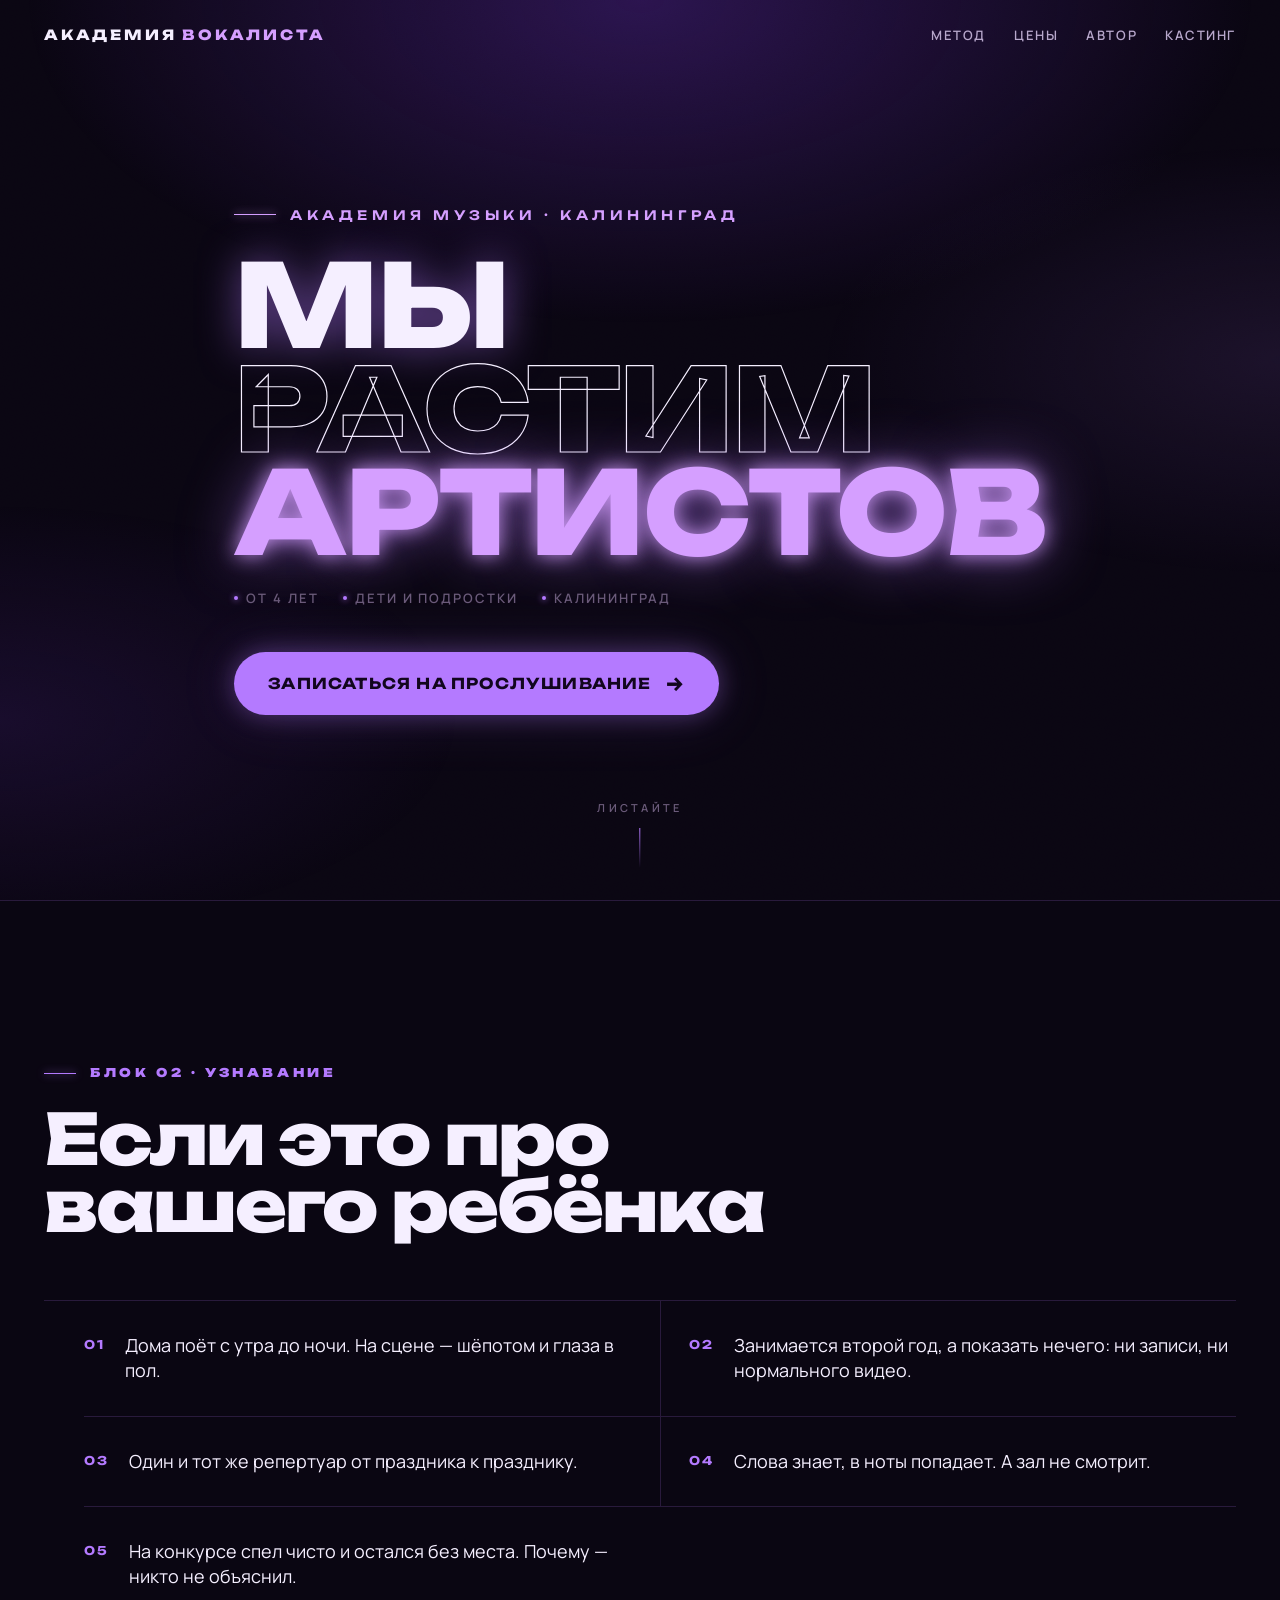
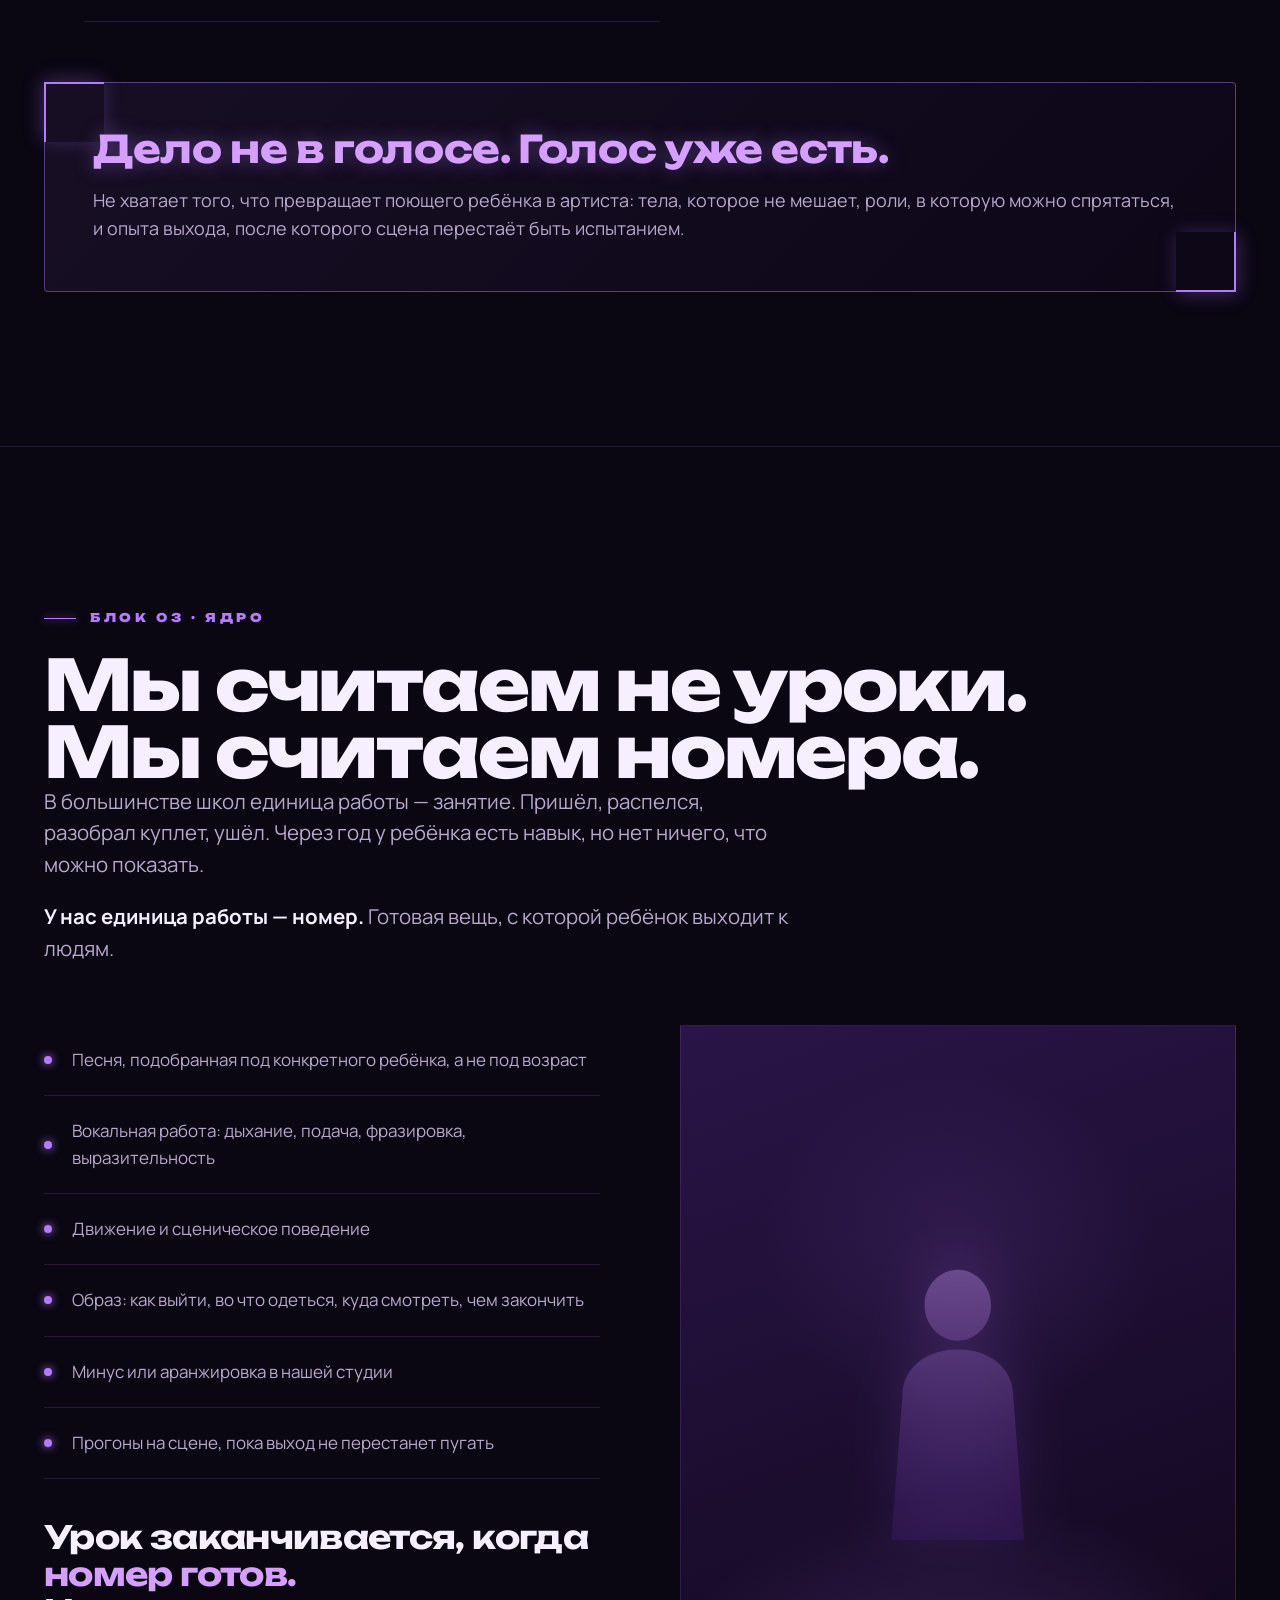
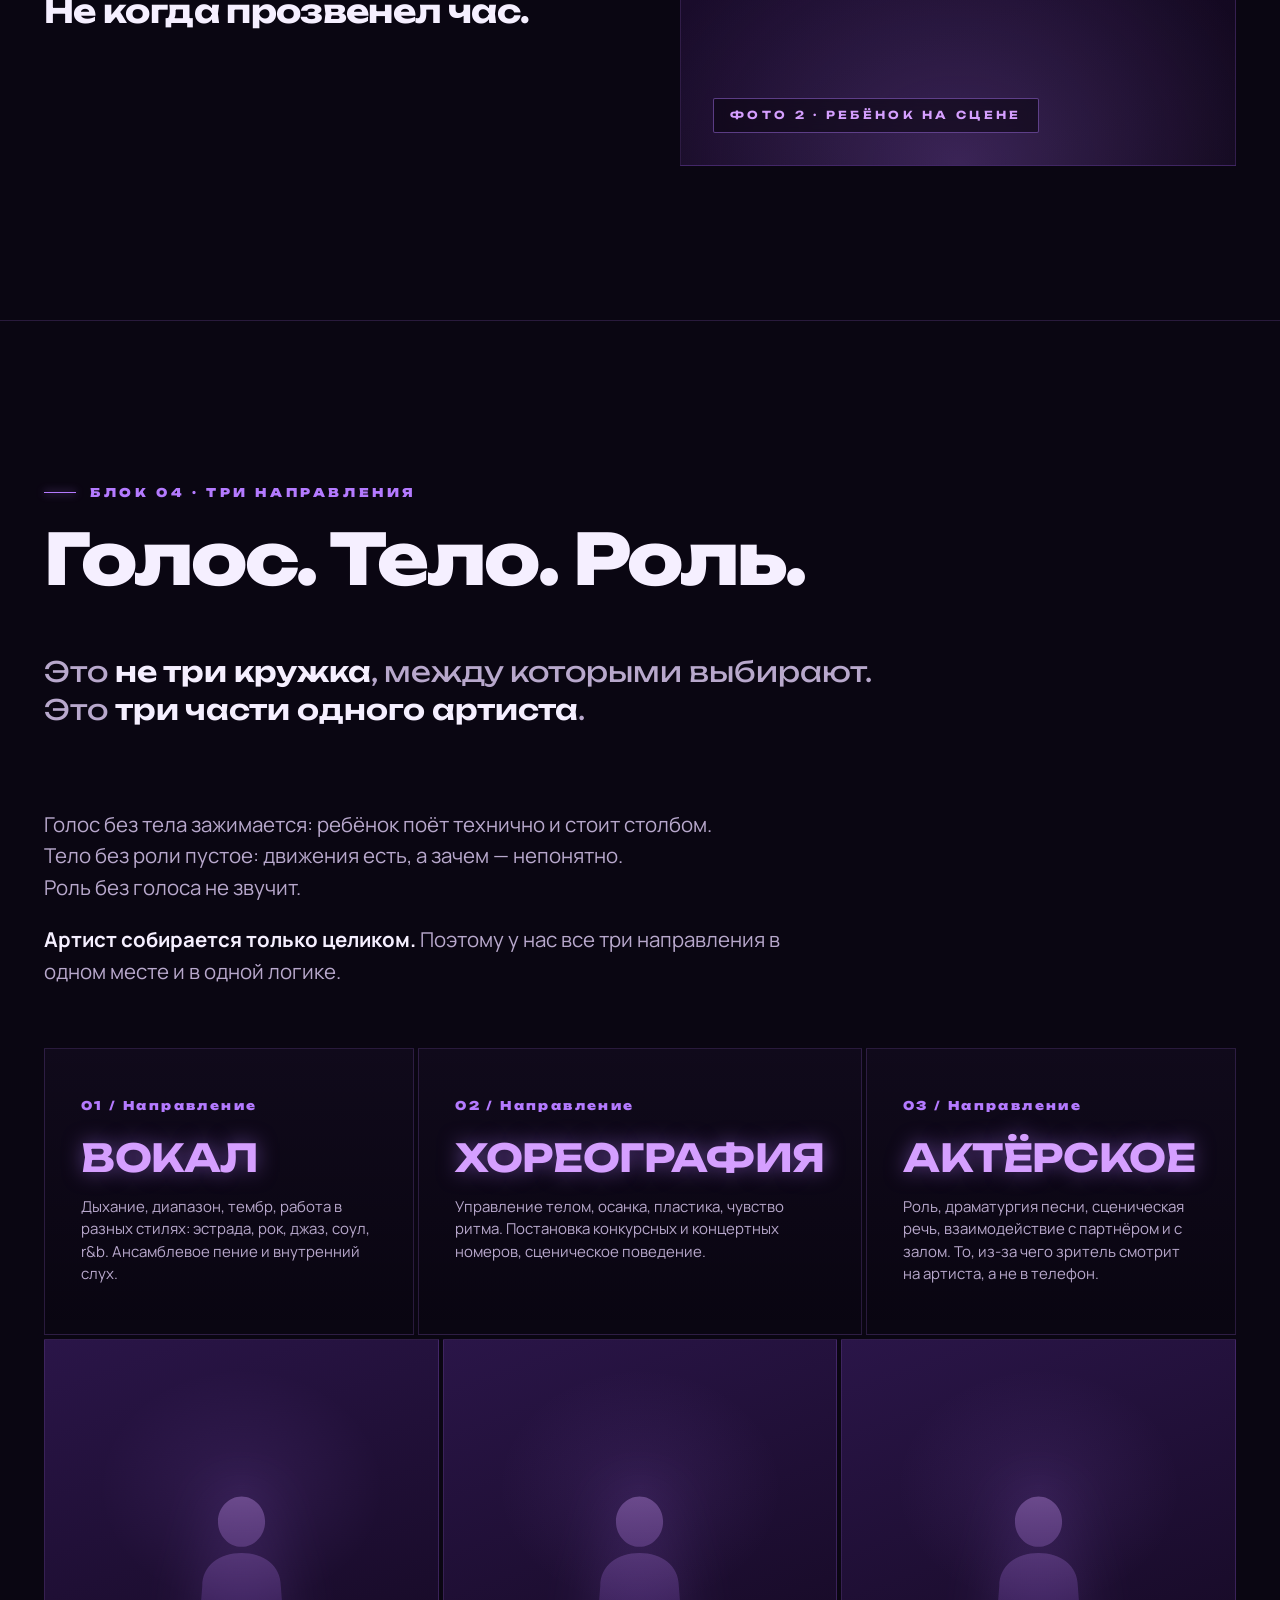
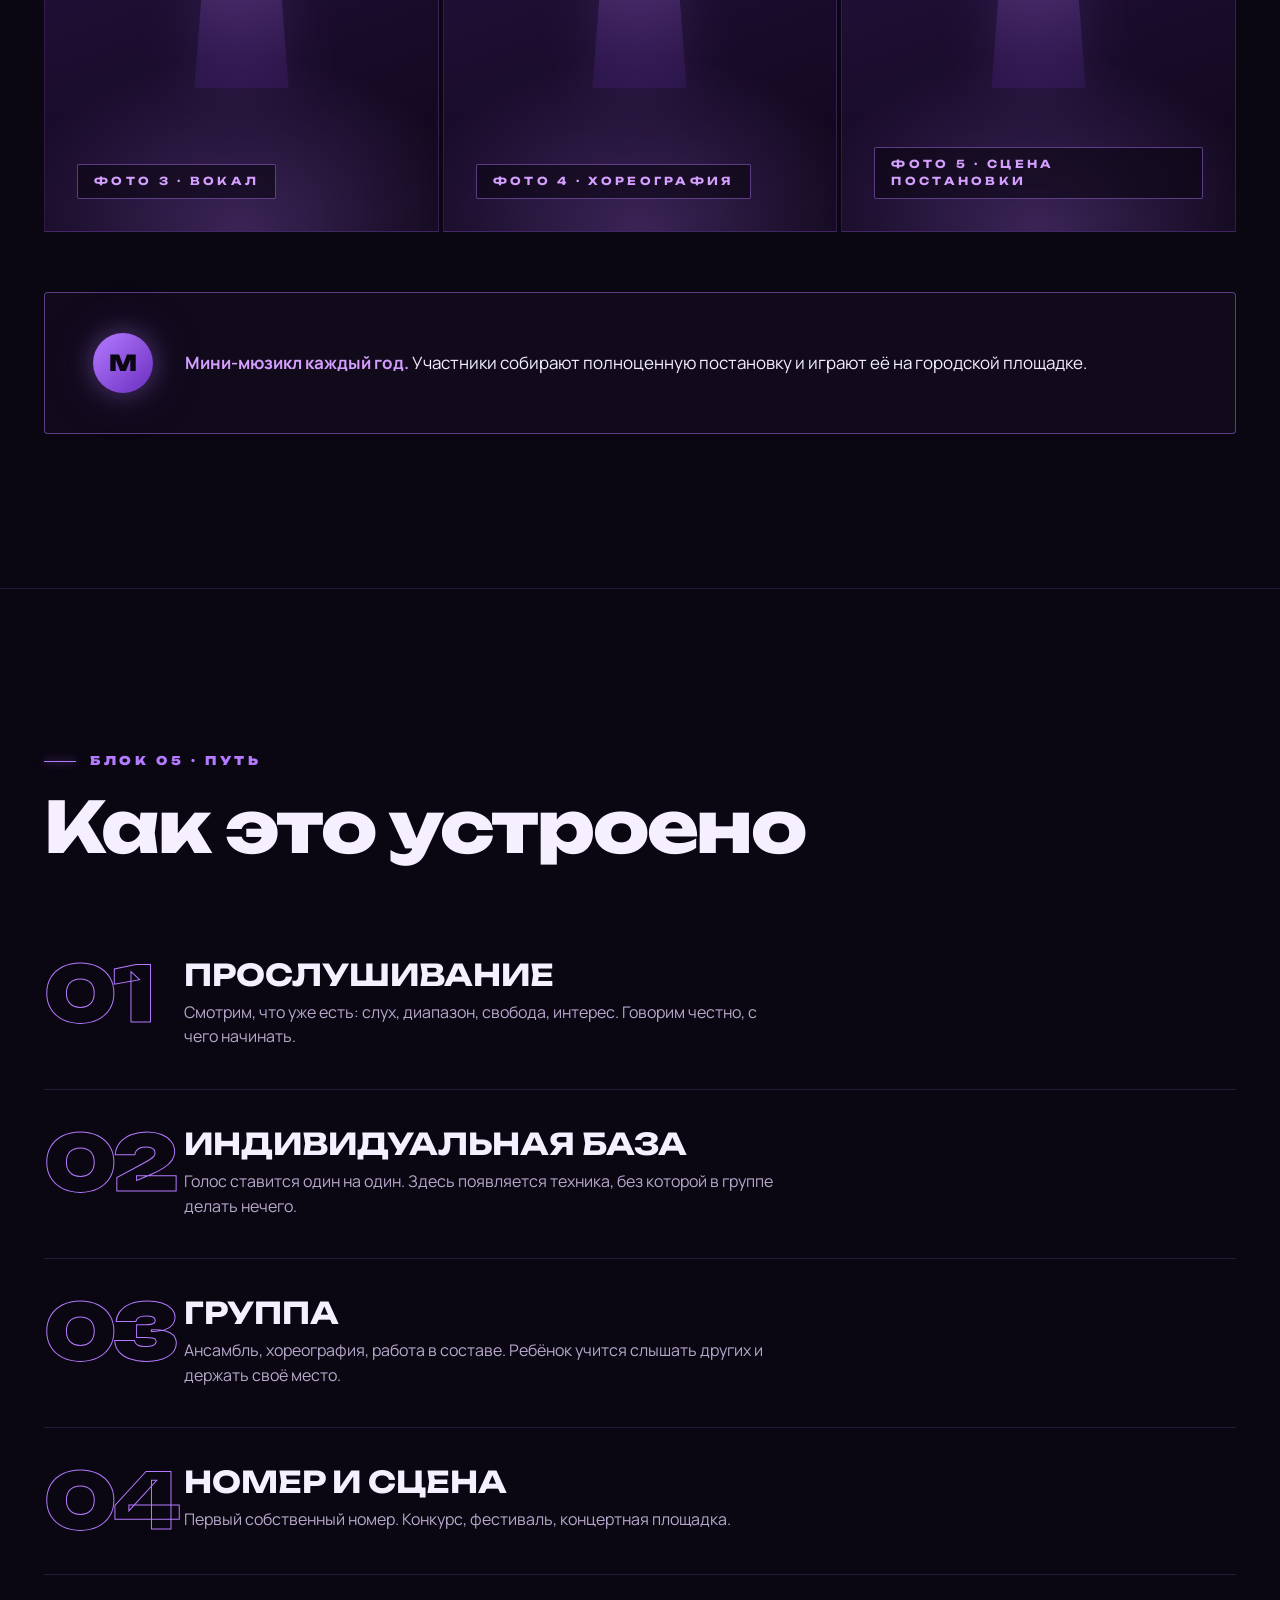
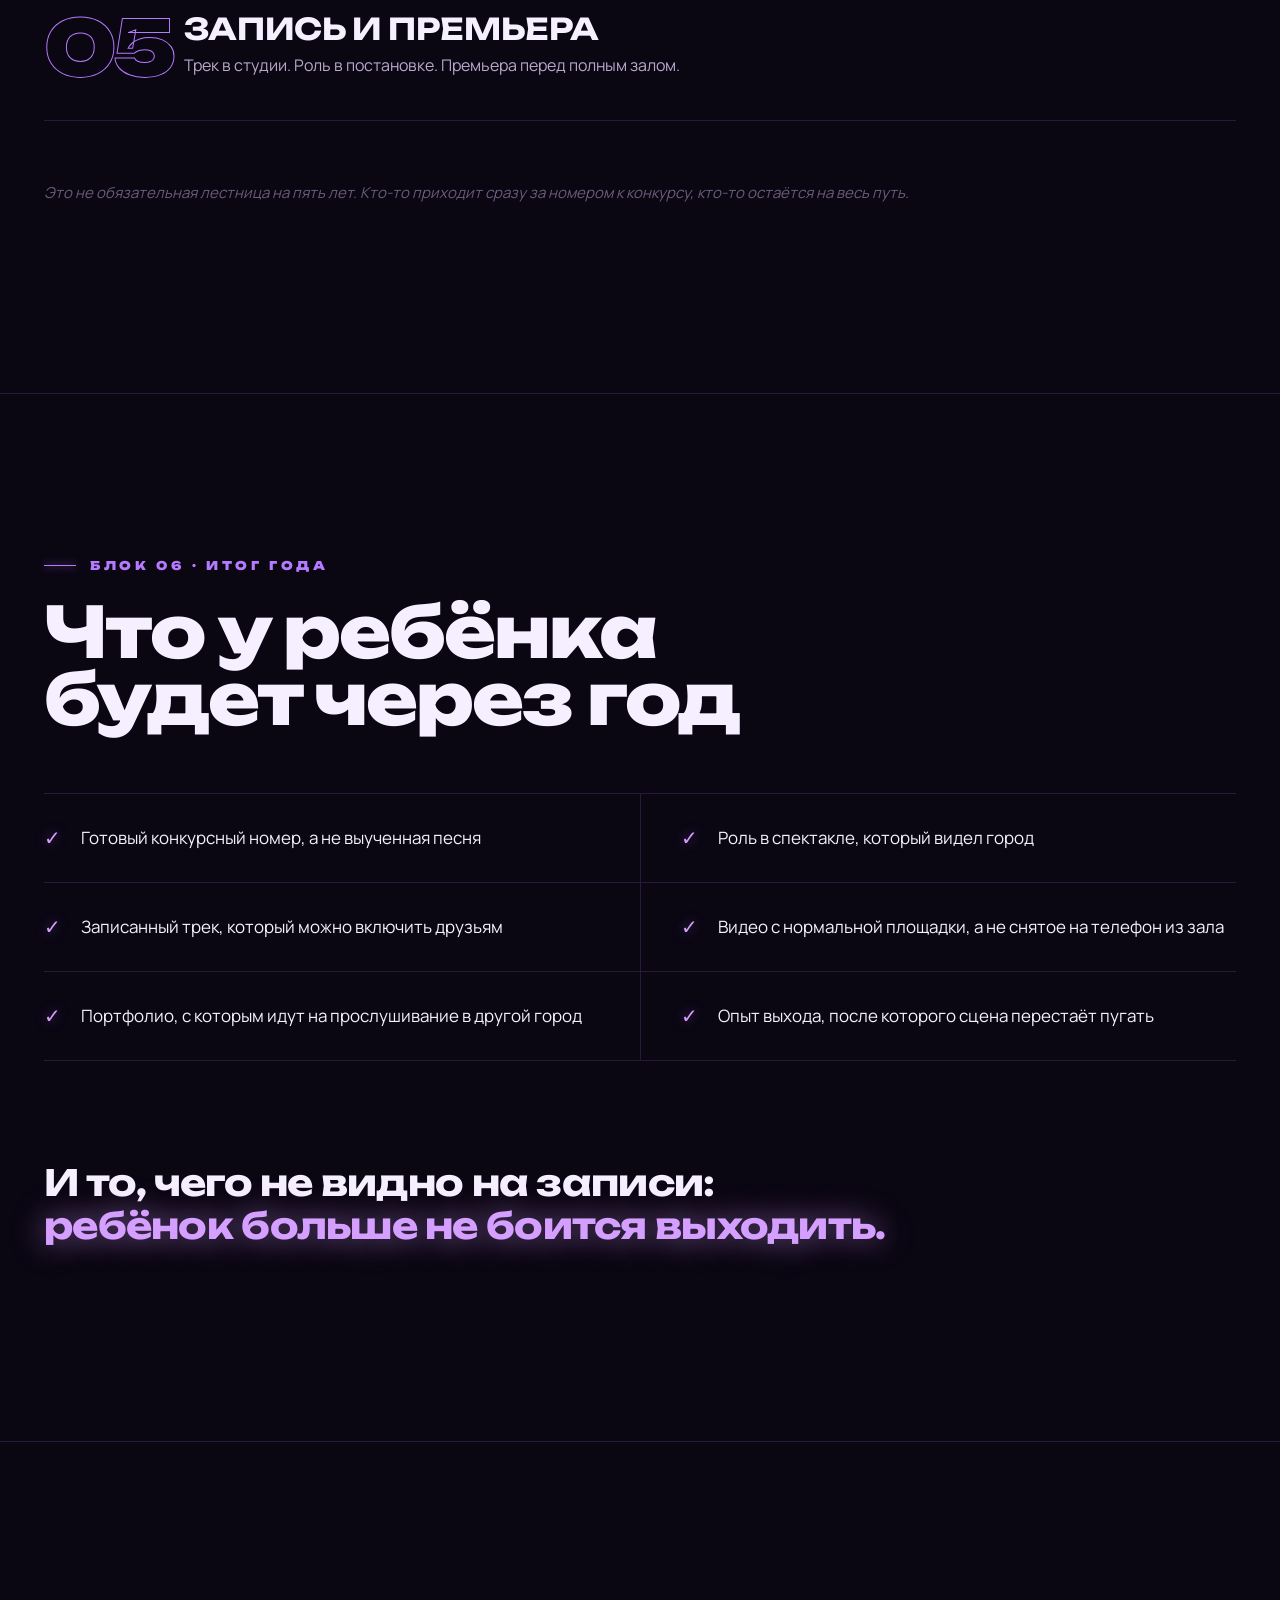
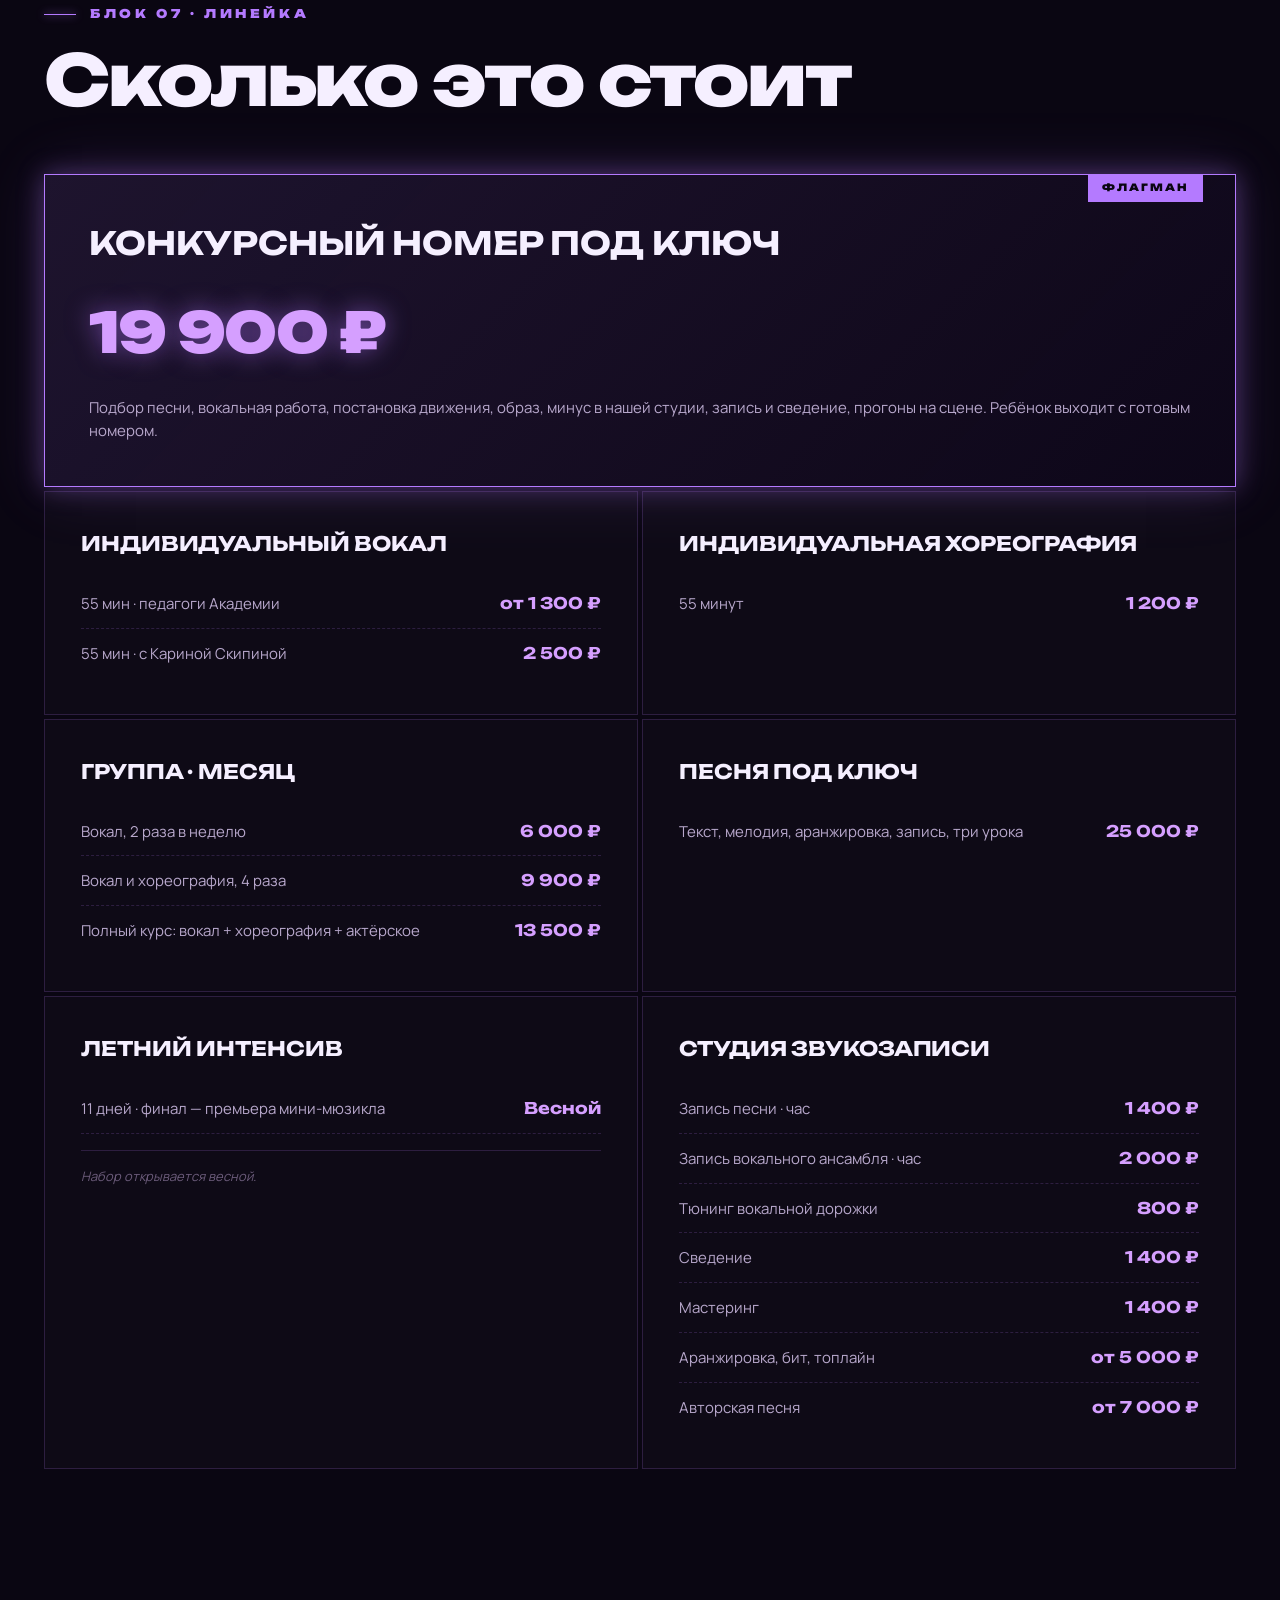
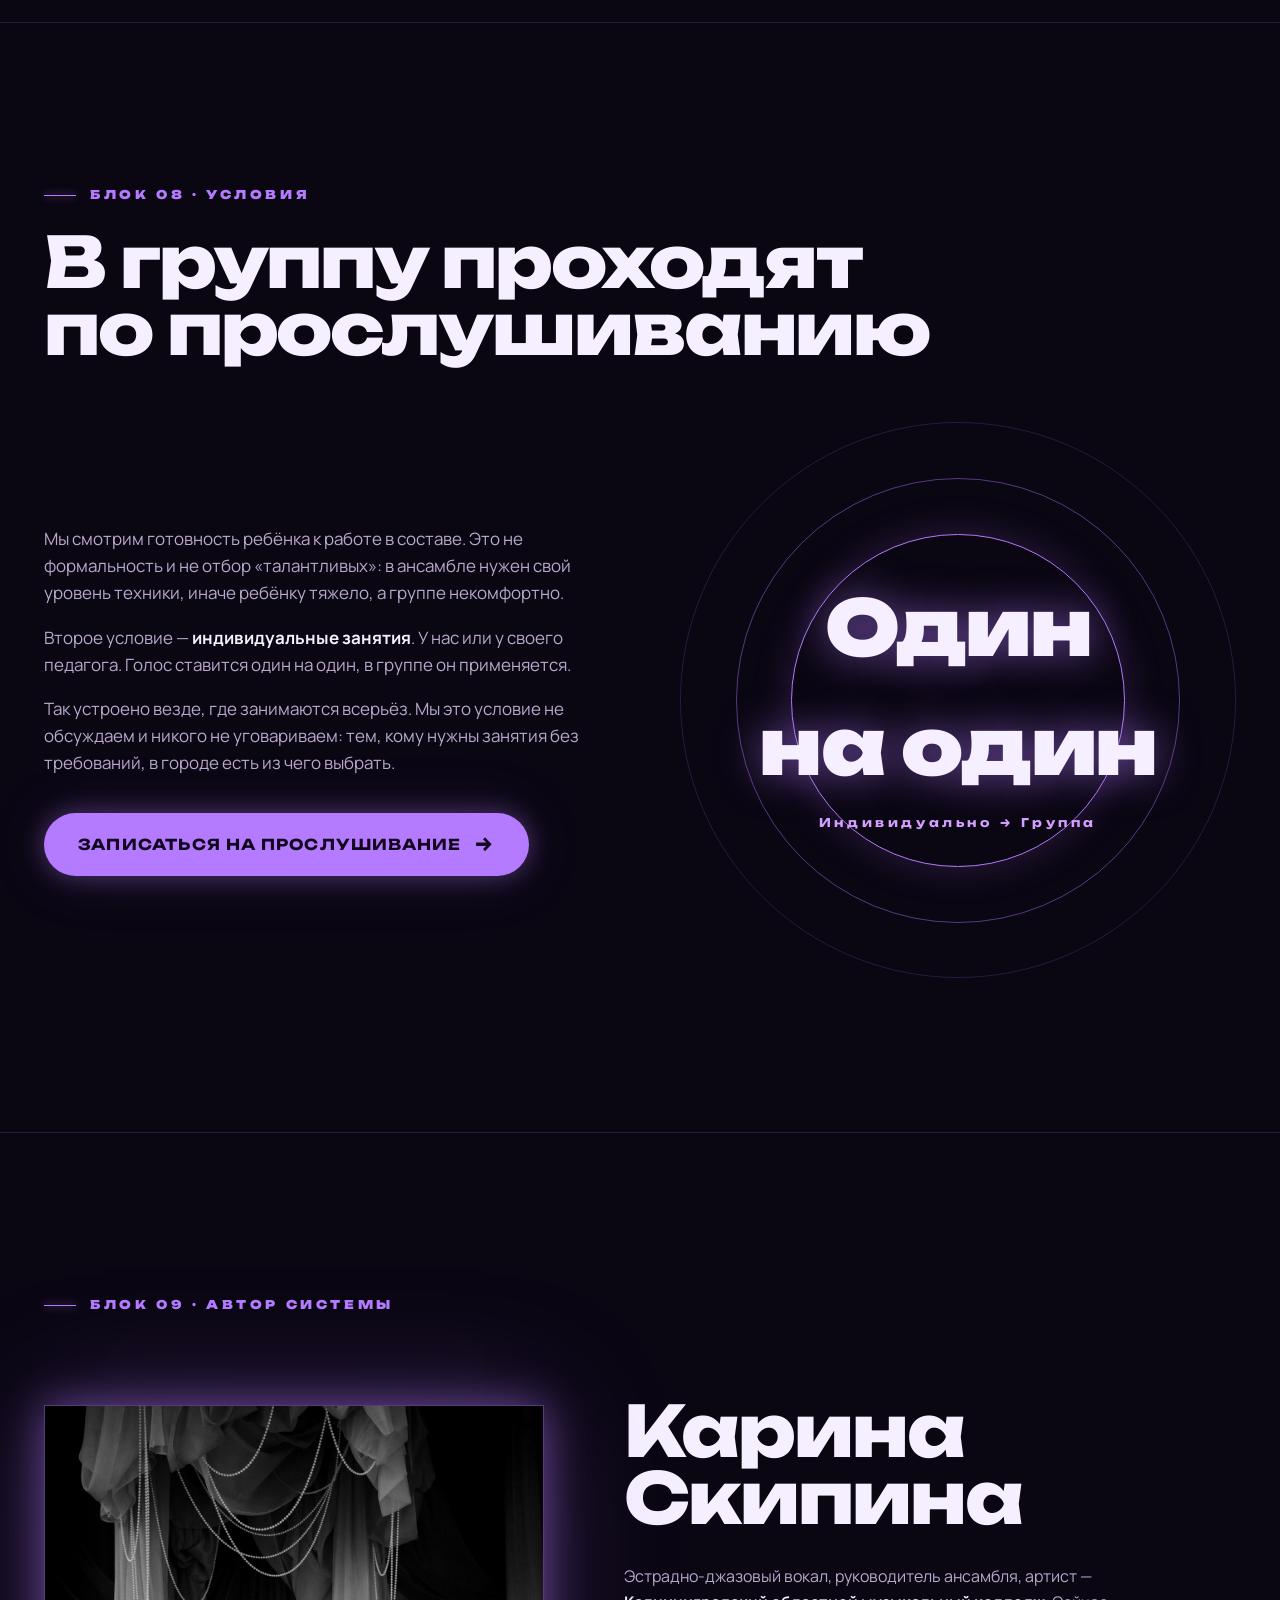
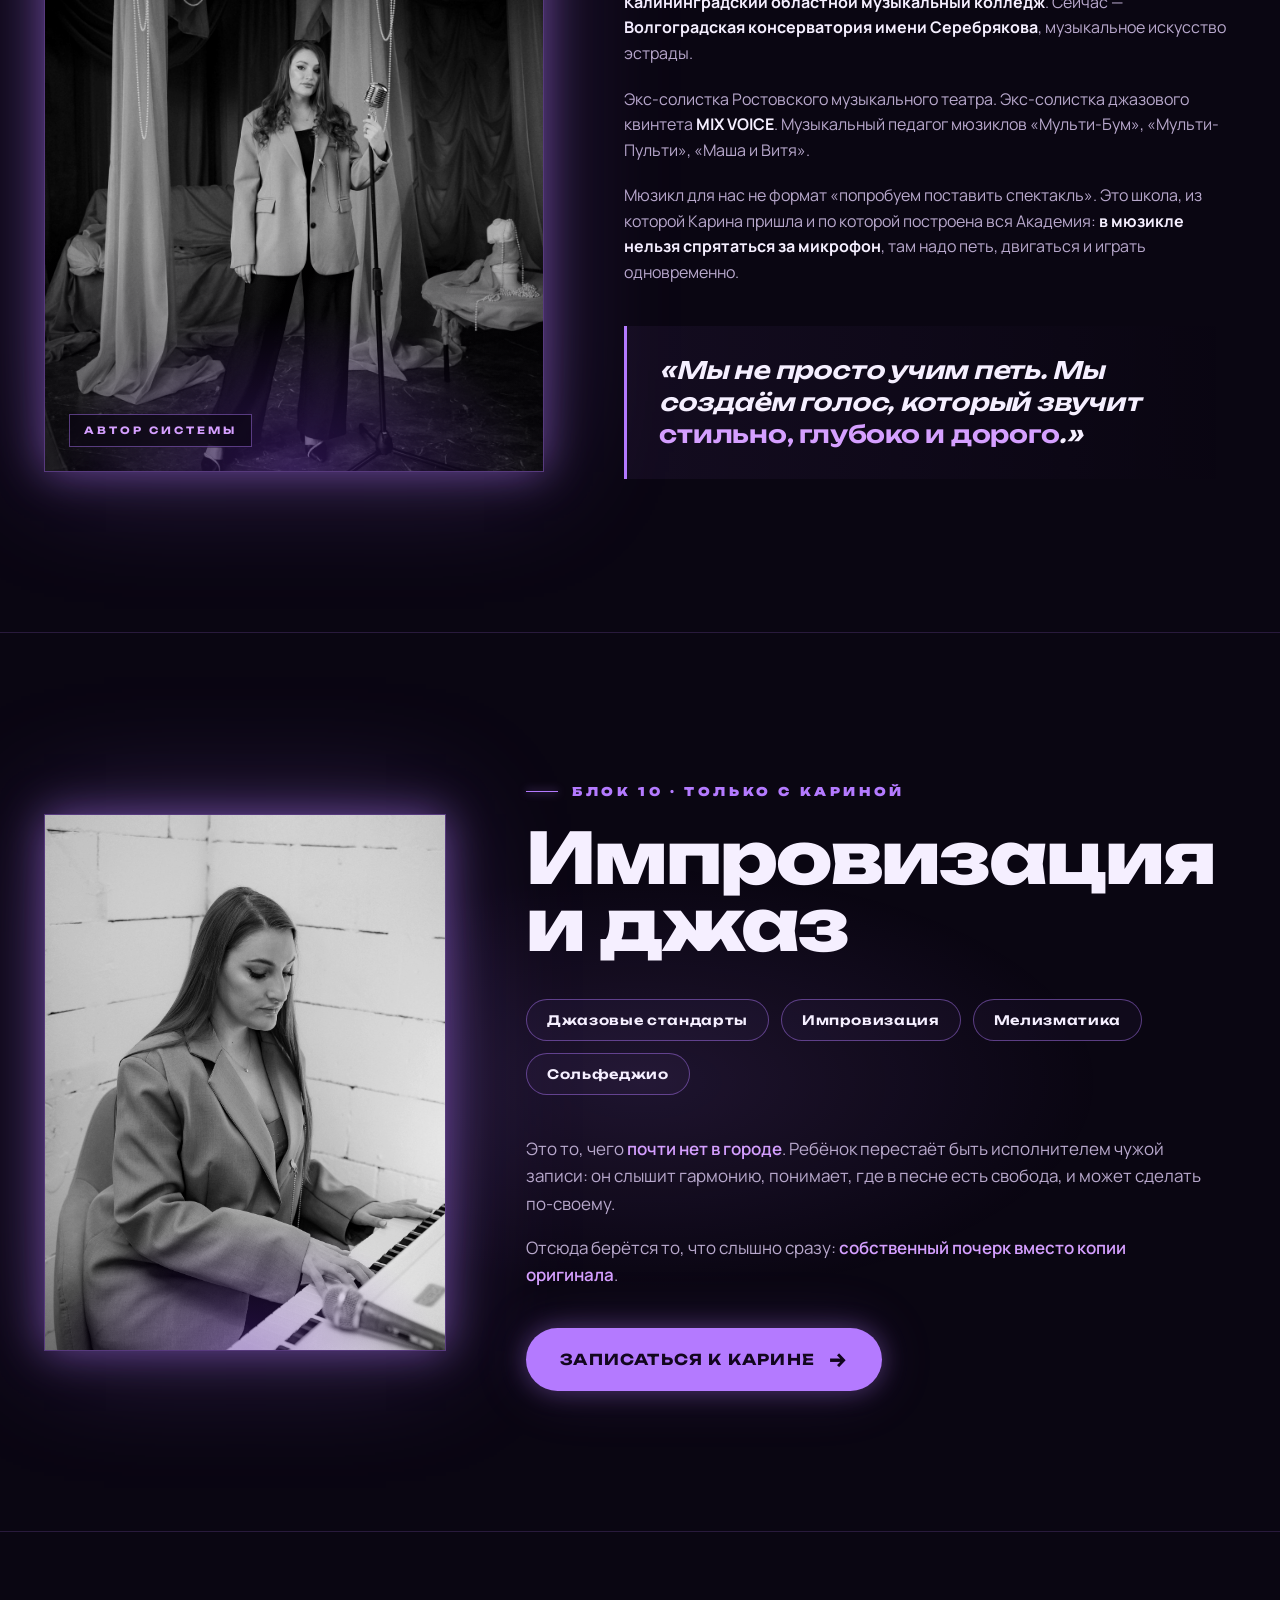
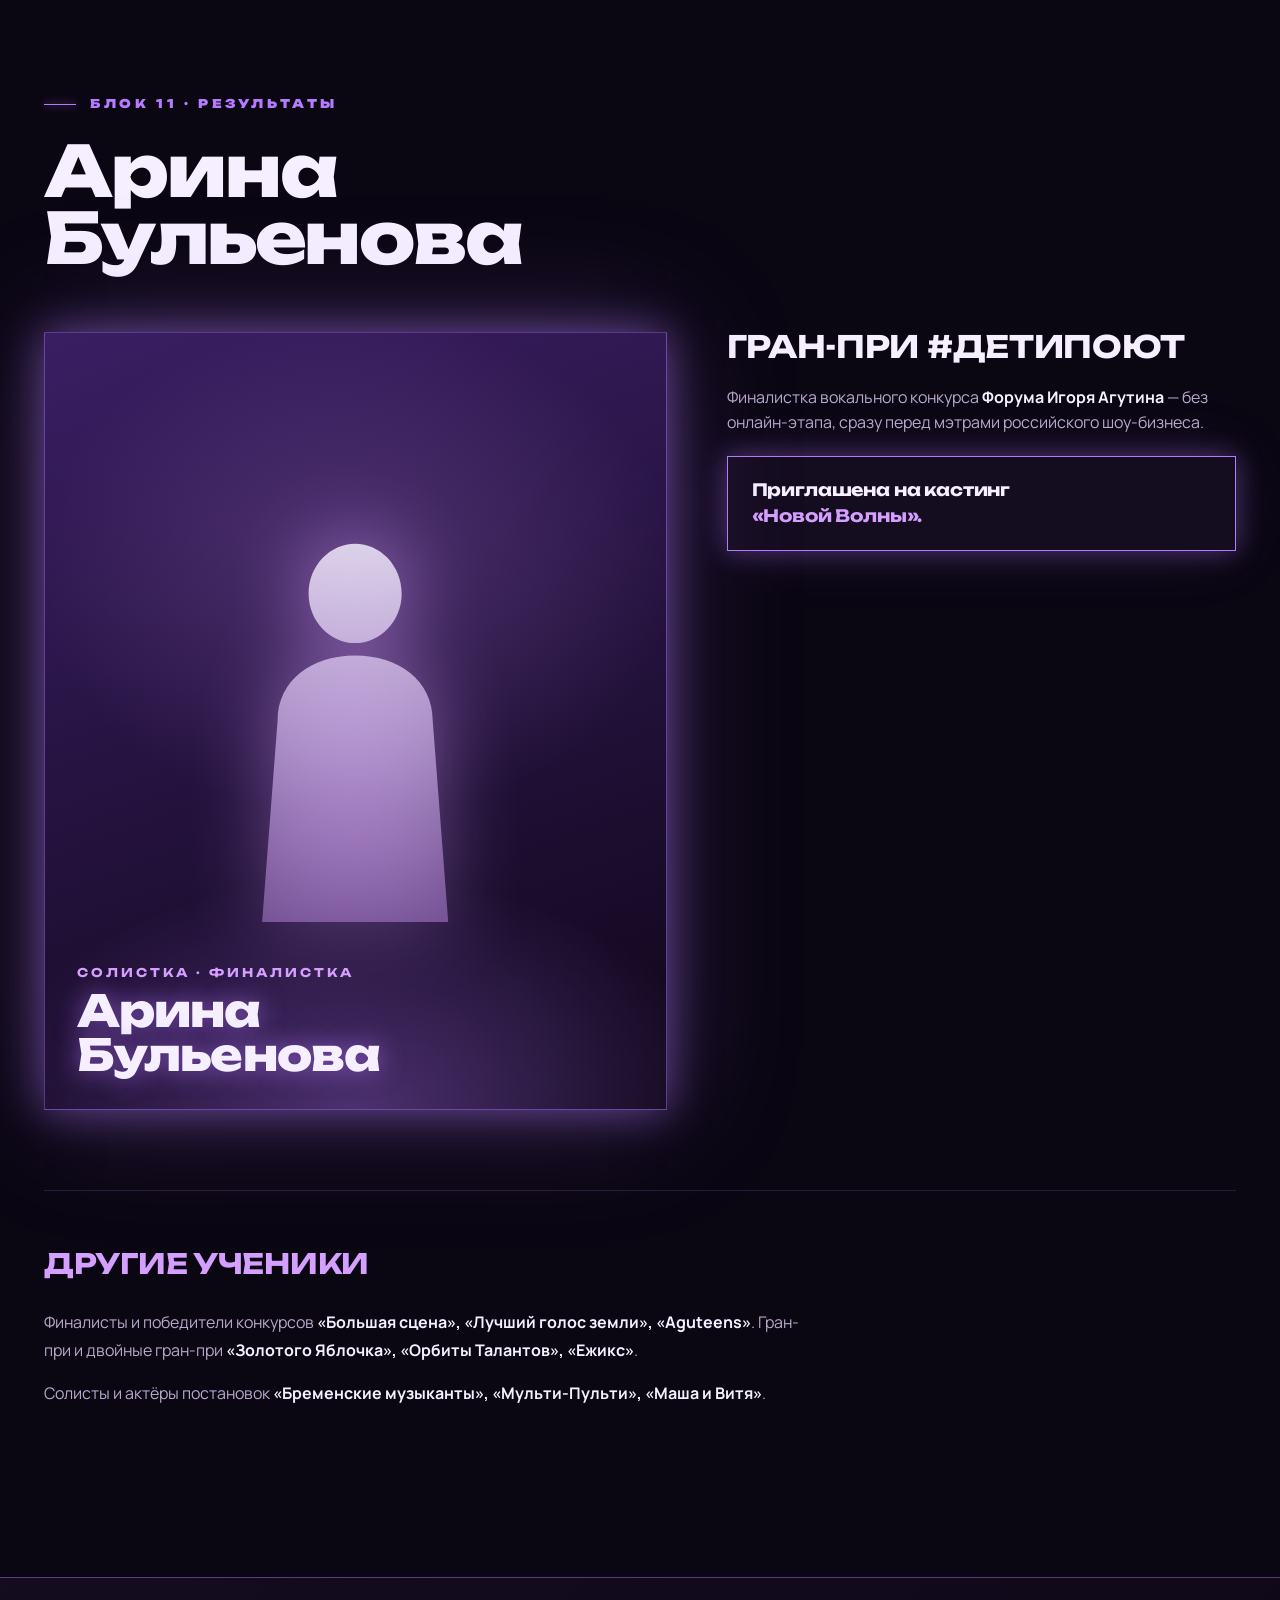
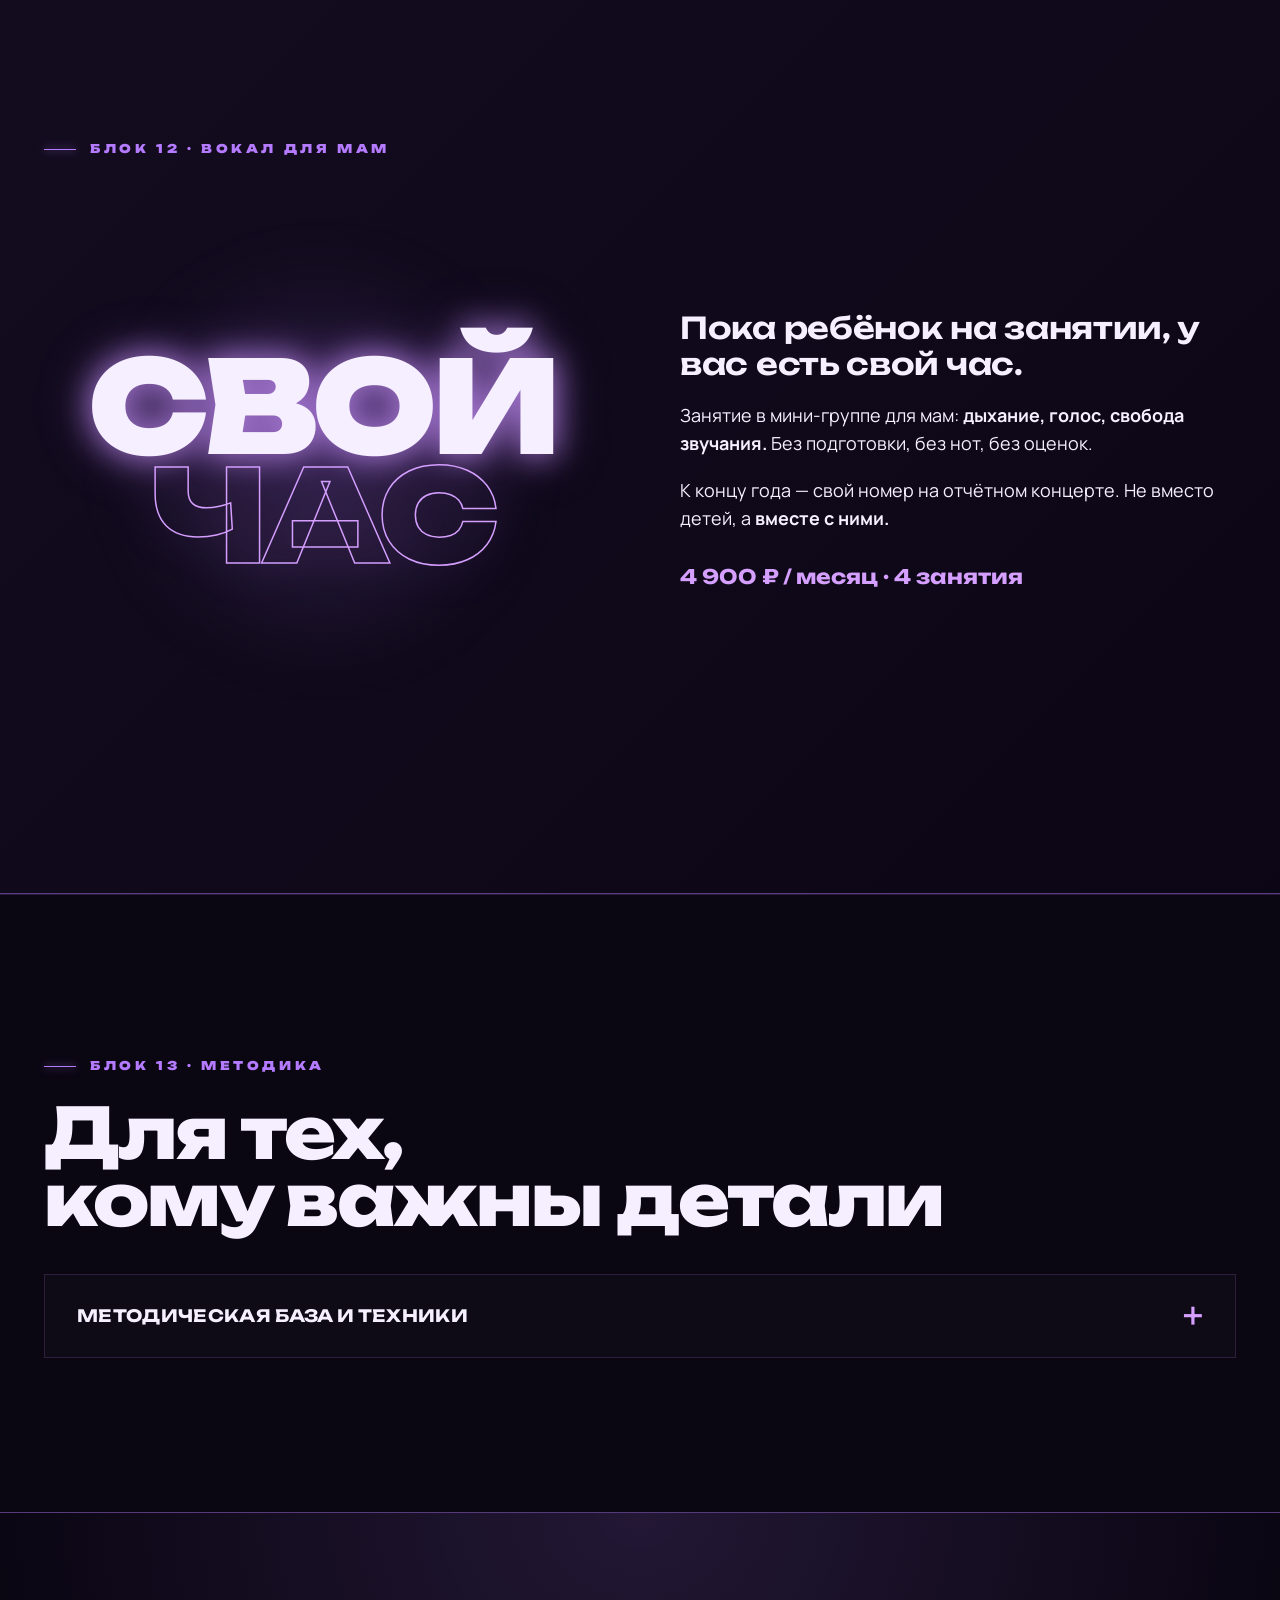
==== commit a8c7ef4a: "Подключены фото Карины (сжатые до 1800px/~250KB) - Блок «Автор системы» (9): karina-stage.jpg — full" ====
--- a/index.html
+++ b/index.html
@@ -991,43 +991,42 @@
   @media (max-width: 900px) { .karina { grid-template-columns: 1fr; gap: 40px; } }
   .karina-photo {
     aspect-ratio: 3/4;
-    background: linear-gradient(160deg, #2a1548 0%, #0a0612 100%);
+    background: #0a0612;
     border: 1px solid var(--line-strong);
     position: relative;
     overflow: hidden;
     box-shadow: var(--shadow-neon-lg);
   }
-  .karina-photo::before {
+  .karina-photo img {
+    width: 100%;
+    height: 100%;
+    object-fit: cover;
+    display: block;
+    filter: contrast(1.05) brightness(0.95);
+  }
+  .karina-photo::after {
     content: '';
     position: absolute;
     inset: 0;
-    background: radial-gradient(ellipse 80% 60% at 50% 40%, rgba(180,122,255,0.35), transparent 60%);
-  }
-  .karina-photo::after {
-    content: 'ФОТО КАРИНЫ · КОНТРОВОЙ СВЕТ';
+    background:
+      radial-gradient(ellipse 80% 40% at 50% 100%, rgba(106,47,191,0.35), transparent 60%),
+      linear-gradient(180deg, transparent 65%, rgba(10,6,18,0.4) 100%);
+    pointer-events: none;
+  }
+  .karina-photo .name-badge {
     position: absolute;
     bottom: 24px; left: 24px;
+    z-index: 2;
     font-family: var(--font-display);
     font-size: 10px;
-    letter-spacing: 0.25em;
+    letter-spacing: 0.3em;
     color: var(--neon-hot);
-    padding: 6px 12px;
-    background: rgba(10,6,18,0.6);
+    font-weight: 700;
+    padding: 8px 14px;
+    background: rgba(10,6,18,0.65);
     border: 1px solid var(--line-strong);
-    backdrop-filter: blur(6px);
-  }
-  .karina-photo .silhouette-lg {
-    position: absolute;
-    inset: 0;
-    display: flex;
-    align-items: center;
-    justify-content: center;
-  }
-  .karina-photo .silhouette-lg svg {
-    width: 55%;
-    height: auto;
-    fill: url(#karinaGrad);
-    filter: drop-shadow(0 0 40px rgba(213,159,255,0.8));
+    backdrop-filter: blur(8px);
+    text-transform: uppercase;
   }
   .karina-bio h2 { margin-bottom: 32px; }
   .karina-bio p {
@@ -1056,9 +1055,9 @@
      BLOCK 10 — IMPROV & JAZZ
      ========================================================= */
   .jazz {
-    text-align: center;
     padding: clamp(80px, 12vw, 140px) 0;
     position: relative;
+    overflow: hidden;
   }
   .jazz::before {
     content: '';
@@ -1068,14 +1067,54 @@
       radial-gradient(ellipse 60% 40% at 50% 50%, rgba(180,122,255,0.12), transparent 60%);
     pointer-events: none;
   }
-  .jazz-content { max-width: 720px; margin: 0 auto; position: relative; }
+  .jazz-wrap {
+    display: grid;
+    grid-template-columns: 0.95fr 1.05fr;
+    gap: 80px;
+    align-items: center;
+    position: relative;
+  }
+  @media (max-width: 900px) {
+    .jazz-wrap { grid-template-columns: 1fr; gap: 40px; }
+  }
+  .jazz-photo {
+    aspect-ratio: 3/4;
+    background: #0a0612;
+    border: 1px solid var(--line-strong);
+    overflow: hidden;
+    position: relative;
+    box-shadow: var(--shadow-neon-lg);
+  }
+  .jazz-photo img {
+    width: 100%;
+    height: 100%;
+    object-fit: cover;
+    display: block;
+    filter: contrast(1.05) brightness(0.9);
+  }
+  .jazz-photo::after {
+    content: '';
+    position: absolute;
+    inset: 0;
+    background: radial-gradient(ellipse 80% 40% at 50% 100%, rgba(106,47,191,0.35), transparent 60%);
+    pointer-events: none;
+  }
+  .jazz-content { position: relative; }
+  .jazz h2 { text-align: left; }
+  @media (max-width: 900px) {
+    .jazz h2 { text-align: center; }
+    .jazz-content { text-align: center; }
+  }
   .jazz h2 { margin-bottom: 40px; }
   .jazz-tags {
     display: flex;
     flex-wrap: wrap;
-    justify-content: center;
+    justify-content: flex-start;
     gap: 12px;
     margin: 40px 0;
+  }
+  @media (max-width: 900px) {
+    .jazz-tags { justify-content: center; }
   }
   .jazz-tags .tag {
     padding: 10px 20px;
@@ -1802,7 +1841,8 @@
     <div class="sec-num">Блок 09 · Автор системы</div>
     <div class="karina">
       <div class="karina-photo">
-        <div class="silhouette-lg"><svg viewBox="0 0 100 130"><use href="#silh"/></svg></div>
+        <img src="assets/karina-stage.jpg" alt="Карина Скипина" loading="lazy"/>
+        <div class="name-badge">Автор системы</div>
       </div>
       <div class="karina-bio">
         <h2>Карина<br/>Скипина</h2>
@@ -1822,19 +1862,24 @@
      ========================================================= -->
 <section class="jazz">
   <div class="wrap">
-    <div class="jazz-content">
-      <div class="sec-num" style="justify-content:center">Блок 10 · Только с Кариной</div>
-      <h2>Импровизация<br/>и джаз</h2>
-      <div class="jazz-tags">
-        <div class="tag">Джазовые стандарты</div>
-        <div class="tag">Импровизация</div>
-        <div class="tag">Мелизматика</div>
-        <div class="tag">Сольфеджио</div>
-      </div>
-      <p>Это то, чего <em>почти нет в городе</em>. Ребёнок перестаёт быть исполнителем чужой записи: он слышит гармонию, понимает, где в песне есть свобода, и может сделать по-своему.</p>
-      <p>Отсюда берётся то, что слышно сразу: <em>собственный почерк вместо копии оригинала</em>.</p>
-      <div class="jazz-cta">
-        <a href="#contacts" class="btn">Записаться к Карине</a>
+    <div class="jazz-wrap">
+      <div class="jazz-photo">
+        <img src="assets/karina-piano.jpg" alt="Карина за фортепиано" loading="lazy"/>
+      </div>
+      <div class="jazz-content">
+        <div class="sec-num">Блок 10 · Только с Кариной</div>
+        <h2>Импровизация<br/>и джаз</h2>
+        <div class="jazz-tags">
+          <div class="tag">Джазовые стандарты</div>
+          <div class="tag">Импровизация</div>
+          <div class="tag">Мелизматика</div>
+          <div class="tag">Сольфеджио</div>
+        </div>
+        <p>Это то, чего <em>почти нет в городе</em>. Ребёнок перестаёт быть исполнителем чужой записи: он слышит гармонию, понимает, где в песне есть свобода, и может сделать по-своему.</p>
+        <p>Отсюда берётся то, что слышно сразу: <em>собственный почерк вместо копии оригинала</em>.</p>
+        <div class="jazz-cta">
+          <a href="#contacts" class="btn">Записаться к Карине</a>
+        </div>
       </div>
     </div>
   </div>
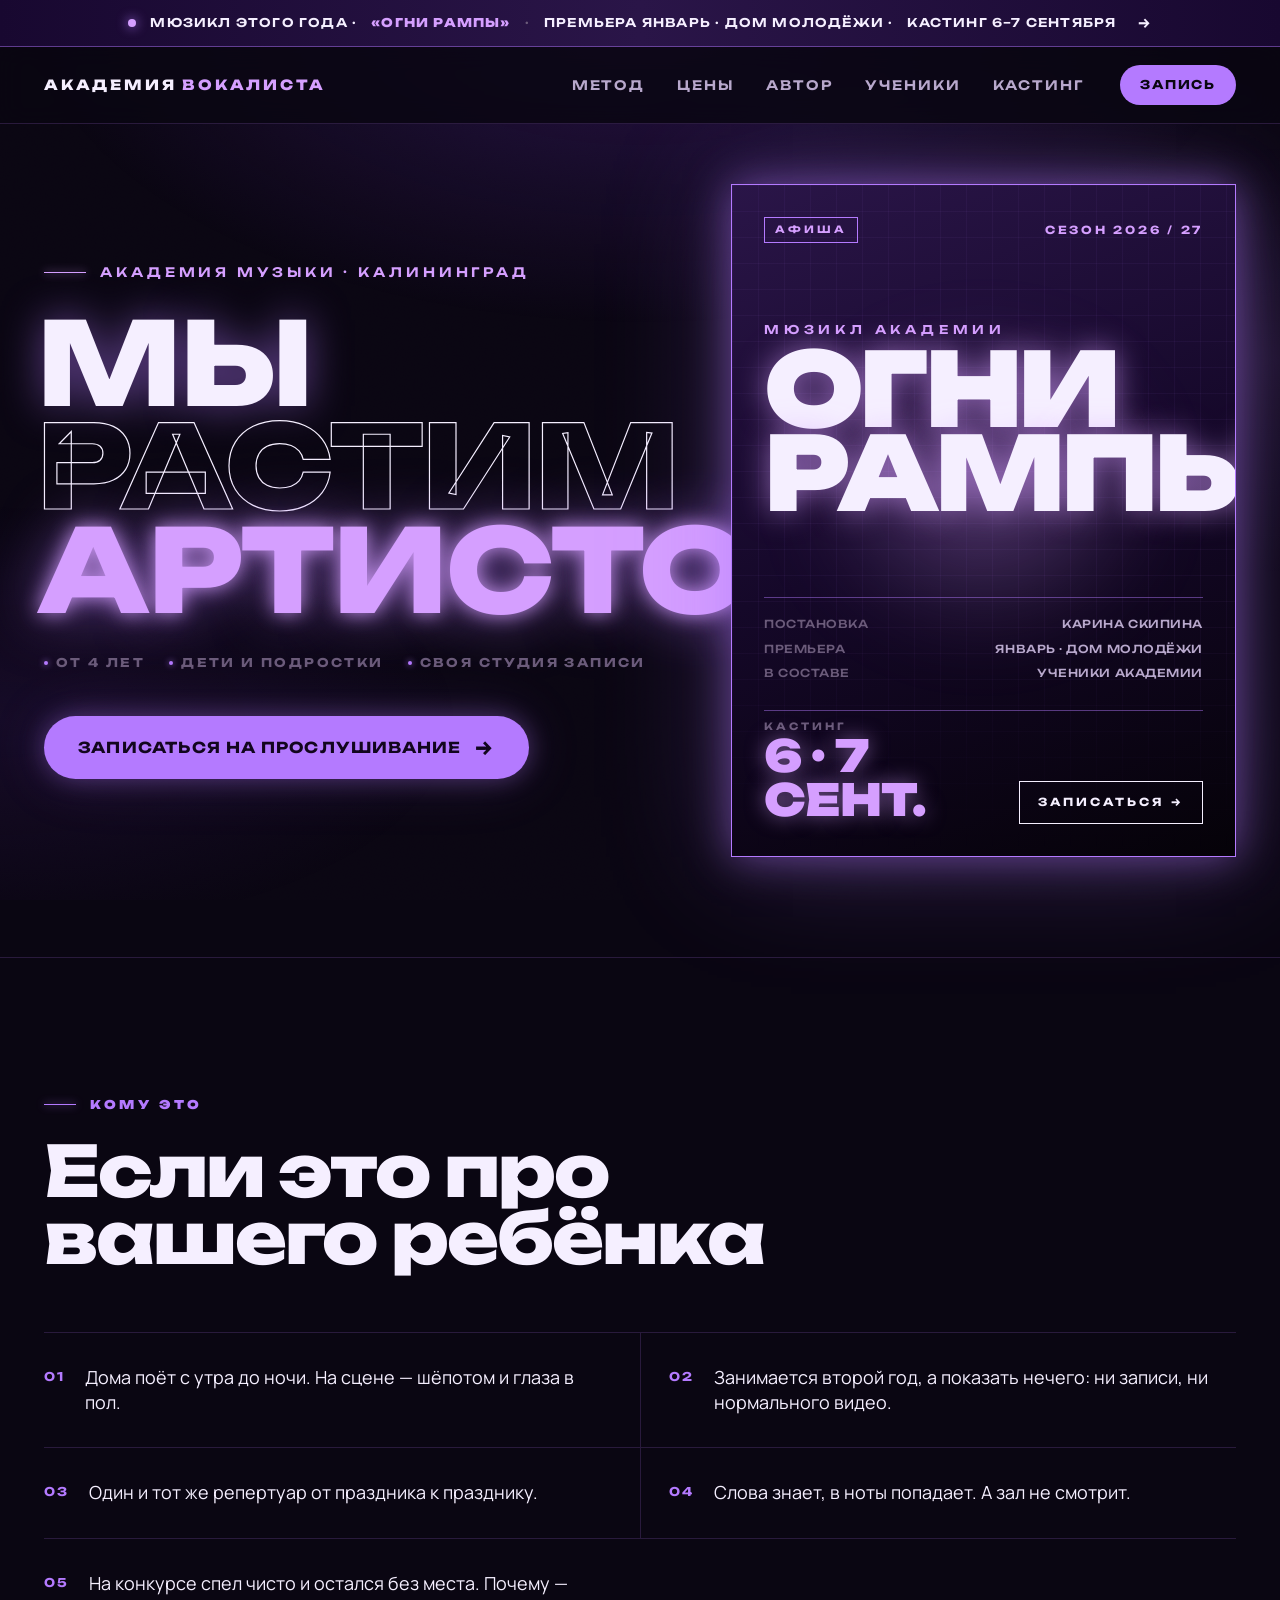
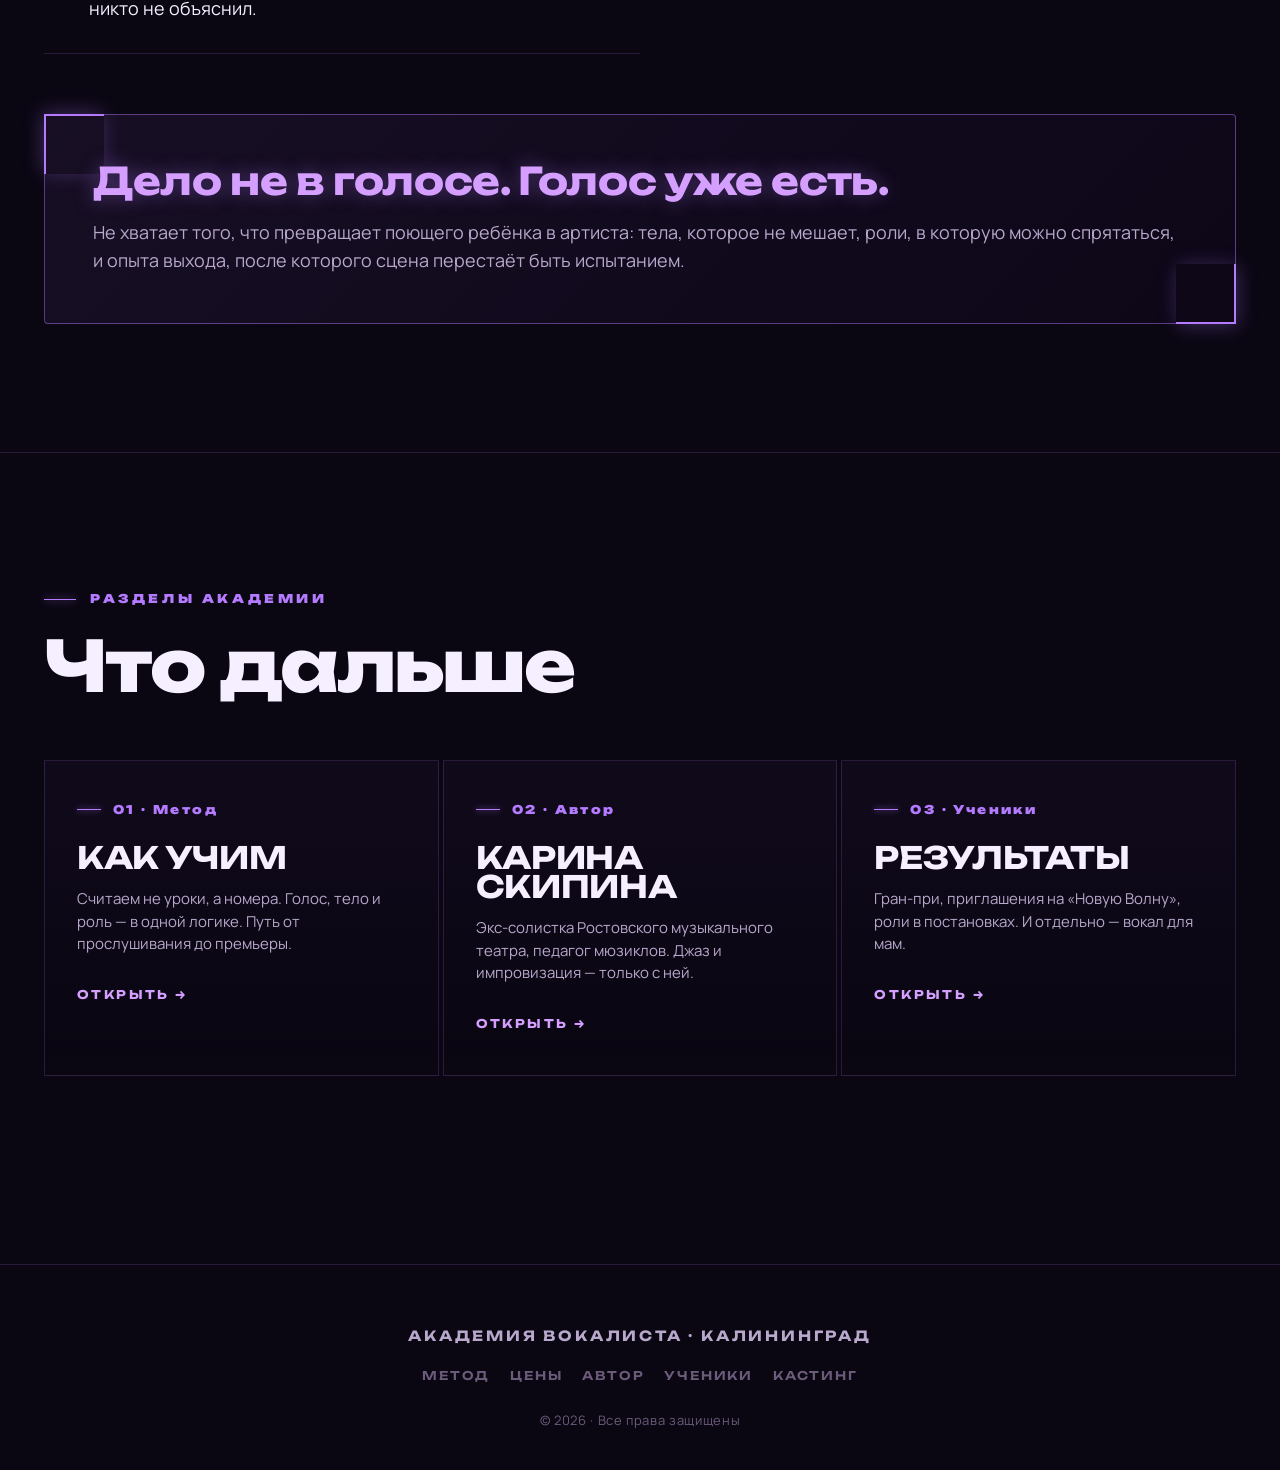
==== commit e79921ef: "Рефактор в мини-сайт: 6 страниц, общие стили, мюзикл в шапке - Стили и JS вынесены в assets/styles.c" ====
--- a/index.html
+++ b/index.html
@@ -5,1523 +5,18 @@
 <meta name="viewport" content="width=device-width, initial-scale=1.0" />
 <title>Академия музыки «Вокалиста» — Калининград</title>
 <meta name="description" content="Академия музыки «Вокалиста» в Калининграде. Вокал, хореография, актёрское мастерство и своя студия записи. Дети и подростки от 4 лет." />
-
 <link rel="preconnect" href="https://fonts.googleapis.com">
 <link rel="preconnect" href="https://fonts.gstatic.com" crossorigin>
 <link href="https://fonts.googleapis.com/css2?family=Unbounded:wght@400;600;700;800;900&family=Manrope:wght@300;400;500;600;700&display=swap&subset=cyrillic,latin" rel="stylesheet">
-
-<style>
-  :root{
-    --bg:              #0a0612;
-    --bg-2:            #140a1e;
-    --bg-3:            #1c1029;
-    --ink:             #f5efff;
-    --ink-dim:         #b8a8cc;
-    --ink-mute:        #6b5b7a;
-    --neon:            #b47aff;
-    --neon-hot:        #d59fff;
-    --neon-deep:       #6a2fbf;
-    --line:            rgba(180,122,255,0.18);
-    --line-strong:     rgba(180,122,255,0.45);
-    --card:            rgba(255,255,255,0.02);
-    --card-strong:     rgba(180,122,255,0.06);
-    --shadow-neon:     0 0 24px rgba(180,122,255,0.35), 0 0 60px rgba(180,122,255,0.15);
-    --shadow-neon-lg:  0 0 40px rgba(180,122,255,0.5), 0 0 120px rgba(180,122,255,0.25);
-    --font-display:    'Unbounded', 'Arial Black', sans-serif;
-    --font-body:       'Manrope', system-ui, -apple-system, sans-serif;
-    --wrap:            1240px;
-  }
-
-  *, *::before, *::after { box-sizing: border-box; }
-  html { scroll-behavior: smooth; }
-  body {
-    margin: 0;
-    font-family: var(--font-body);
-    background: var(--bg);
-    color: var(--ink);
-    font-size: 17px;
-    line-height: 1.55;
-    -webkit-font-smoothing: antialiased;
-    text-rendering: optimizeLegibility;
-    overflow-x: hidden;
-  }
-
-  /* Ambient background — deep purple glow */
-  body::before {
-    content: '';
-    position: fixed;
-    inset: 0;
-    background:
-      radial-gradient(ellipse 80% 60% at 50% 0%, rgba(106,47,191,0.35), transparent 60%),
-      radial-gradient(ellipse 60% 40% at 100% 40%, rgba(180,122,255,0.10), transparent 60%),
-      radial-gradient(ellipse 60% 40% at 0% 80%, rgba(106,47,191,0.15), transparent 60%);
-    pointer-events: none;
-    z-index: 0;
-  }
-  body::after {
-    content: '';
-    position: fixed;
-    inset: 0;
-    background-image: url("data:image/svg+xml;utf8,<svg xmlns='http://www.w3.org/2000/svg' width='200' height='200'><filter id='n'><feTurbulence type='fractalNoise' baseFrequency='0.9' numOctaves='2' stitchTiles='stitch'/><feColorMatrix values='0 0 0 0 0.7 0 0 0 0 0.5 0 0 0 0 1 0 0 0 0.06 0'/></filter><rect width='100%' height='100%' filter='url(%23n)'/></svg>");
-    pointer-events: none;
-    z-index: 0;
-    opacity: .6;
-    mix-blend-mode: overlay;
-  }
-
-  main, header, footer, section { position: relative; z-index: 1; }
-
-  .wrap { max-width: var(--wrap); margin: 0 auto; padding: 0 24px; }
-  @media (max-width: 640px) { .wrap { padding: 0 18px; } }
-
-  /* Typography */
-  h1, h2, h3, .display {
-    font-family: var(--font-display);
-    font-weight: 800;
-    letter-spacing: -0.02em;
-    line-height: 0.95;
-    margin: 0;
-    color: var(--ink);
-    text-wrap: balance;
-  }
-  h1 { font-size: clamp(48px, 9vw, 132px); }
-  h2 { font-size: clamp(34px, 5.5vw, 72px); letter-spacing: -0.03em; }
-  h3 { font-size: clamp(22px, 2.4vw, 32px); font-weight: 700; letter-spacing: -0.01em; }
-
-  p { margin: 0 0 1em; }
-  strong, b { color: var(--ink); font-weight: 700; }
-  em { color: var(--neon-hot); font-style: normal; font-weight: 600; }
-
-  a { color: var(--neon-hot); text-decoration: none; transition: color .2s; }
-  a:hover { color: var(--ink); }
-
-  /* Section frame */
-  section {
-    padding: clamp(80px, 12vw, 160px) 0;
-    border-top: 1px solid var(--line);
-  }
-  section:first-of-type { border-top: none; }
-
-  .sec-num {
-    font-family: var(--font-display);
-    font-weight: 900;
-    font-size: 12px;
-    letter-spacing: 0.3em;
-    color: var(--neon);
-    text-transform: uppercase;
-    margin-bottom: 24px;
-    display: inline-flex;
-    align-items: center;
-    gap: 14px;
-  }
-  .sec-num::before {
-    content: '';
-    display: inline-block;
-    width: 32px;
-    height: 1px;
-    background: var(--neon);
-    box-shadow: 0 0 8px var(--neon);
-  }
-
-  .lead {
-    font-size: clamp(18px, 1.6vw, 22px);
-    line-height: 1.55;
-    color: var(--ink-dim);
-    max-width: 62ch;
-  }
-
-  /* Buttons */
-  .btn {
-    display: inline-flex;
-    align-items: center;
-    gap: 14px;
-    padding: 20px 34px;
-    font-family: var(--font-display);
-    font-weight: 700;
-    font-size: 15px;
-    letter-spacing: 0.08em;
-    text-transform: uppercase;
-    background: var(--neon);
-    color: #12061e;
-    border: none;
-    border-radius: 999px;
-    cursor: pointer;
-    transition: transform .2s, box-shadow .2s, background .2s;
-    box-shadow: var(--shadow-neon);
-    text-decoration: none;
-  }
-  .btn:hover {
-    transform: translateY(-2px);
-    background: var(--neon-hot);
-    color: #12061e;
-    box-shadow: var(--shadow-neon-lg);
-  }
-  .btn::after {
-    content: '→';
-    font-size: 20px;
-    line-height: 1;
-    transition: transform .2s;
-  }
-  .btn:hover::after { transform: translateX(4px); }
-
-  .btn-ghost {
-    background: transparent;
-    color: var(--ink);
-    border: 1px solid var(--line-strong);
-    box-shadow: none;
-  }
-  .btn-ghost:hover {
-    background: rgba(180,122,255,0.08);
-    color: var(--ink);
-    border-color: var(--neon);
-    box-shadow: var(--shadow-neon);
-  }
-
-  /* =========================================================
-     BLOCK 1 — HERO / CAST POSTER
-     ========================================================= */
-  .hero {
-    padding: 120px 0 100px;
-    min-height: 100vh;
-    display: flex;
-    flex-direction: column;
-    justify-content: center;
-    border-top: none;
-  }
-  .hero-header {
-    display: flex;
-    justify-content: space-between;
-    align-items: center;
-    padding-bottom: 40px;
-    position: absolute;
-    top: 24px;
-    left: 0;
-    right: 0;
-    z-index: 10;
-  }
-  .hero-header .wrap {
-    display: flex;
-    justify-content: space-between;
-    align-items: center;
-    width: 100%;
-  }
-  .brand {
-    font-family: var(--font-display);
-    font-weight: 800;
-    font-size: 14px;
-    letter-spacing: 0.2em;
-    text-transform: uppercase;
-    color: var(--ink);
-  }
-  .brand span { color: var(--neon-hot); }
-  .hero-nav {
-    display: flex;
-    gap: 28px;
-    font-size: 13px;
-    letter-spacing: 0.12em;
-    text-transform: uppercase;
-    font-weight: 600;
-  }
-  .hero-nav a { color: var(--ink-dim); }
-  .hero-nav a:hover { color: var(--ink); }
-  @media (max-width: 780px) {
-    .hero-nav { display: none; }
-  }
-
-  .cast-poster {
-    display: grid;
-    grid-template-columns: 1fr 1.2fr;
-    gap: 60px;
-    align-items: center;
-  }
-  @media (max-width: 900px) {
-    .cast-poster { grid-template-columns: 1fr; gap: 40px; }
-  }
-
-  .cast-title {
-    position: relative;
-  }
-  .cast-title .tagline {
-    font-family: var(--font-display);
-    font-weight: 600;
-    font-size: 13px;
-    letter-spacing: 0.35em;
-    text-transform: uppercase;
-    color: var(--neon-hot);
-    margin-bottom: 28px;
-    display: flex;
-    align-items: center;
-    gap: 14px;
-  }
-  .cast-title .tagline::before {
-    content: '';
-    width: 42px;
-    height: 1px;
-    background: var(--neon-hot);
-    box-shadow: 0 0 8px var(--neon-hot);
-  }
-  .cast-title h1 {
-    text-transform: uppercase;
-    color: transparent;
-    -webkit-text-stroke: 1.2px var(--ink);
-    text-stroke: 1.2px var(--ink);
-    line-height: 0.9;
-  }
-  .cast-title h1 .filled {
-    color: var(--ink);
-    -webkit-text-stroke: 0;
-    text-shadow: 0 0 40px rgba(180,122,255,0.5);
-  }
-  .cast-title h1 .neon {
-    color: var(--neon-hot);
-    -webkit-text-stroke: 0;
-    text-shadow: 0 0 20px rgba(213,159,255,0.9), 0 0 60px rgba(180,122,255,0.6);
-  }
-  .cast-sub {
-    margin-top: 32px;
-    font-size: clamp(17px, 1.4vw, 20px);
-    color: var(--ink-dim);
-    max-width: 42ch;
-  }
-  .cast-sub strong {
-    color: var(--ink);
-    display: block;
-    font-size: clamp(19px, 1.6vw, 24px);
-    margin-bottom: 12px;
-    font-weight: 600;
-    font-family: var(--font-display);
-    letter-spacing: -0.01em;
-  }
-  .cast-meta {
-    margin-top: 24px;
-    display: flex;
-    gap: 24px;
-    flex-wrap: wrap;
-    font-size: 13px;
-    color: var(--ink-mute);
-    text-transform: uppercase;
-    letter-spacing: 0.15em;
-    font-weight: 600;
-  }
-  .cast-meta span { display: inline-flex; align-items: center; gap: 8px; }
-  .cast-meta span::before {
-    content: '';
-    width: 4px; height: 4px;
-    background: var(--neon);
-    border-radius: 50%;
-    box-shadow: 0 0 6px var(--neon);
-  }
-  .cast-cta {
-    margin-top: 44px;
-  }
-
-  /* The cast grid — the brand's core visual */
-  .cast-grid {
-    display: grid;
-    grid-template-columns: repeat(3, 1fr);
-    grid-template-rows: repeat(3, 1fr);
-    gap: 10px;
-    aspect-ratio: 3/4;
-  }
-  .cast-grid .cell {
-    position: relative;
-    background: linear-gradient(160deg, var(--bg-3) 0%, #0f0619 100%);
-    border: 1px solid var(--line);
-    overflow: hidden;
-    display: flex;
-    flex-direction: column;
-    justify-content: flex-end;
-    padding: 14px;
-    transition: transform .35s cubic-bezier(.2,.9,.3,1), box-shadow .35s, border-color .35s;
-  }
-  .cast-grid .cell::before {
-    content: '';
-    position: absolute;
-    inset: 0;
-    background:
-      radial-gradient(ellipse 80% 60% at 50% 100%, rgba(180,122,255,0.25), transparent 65%),
-      linear-gradient(180deg, transparent 0%, rgba(10,6,18,0.9) 100%);
-    z-index: 1;
-  }
-  .cast-grid .cell::after {
-    content: '';
-    position: absolute;
-    inset: 0;
-    background-image:
-      linear-gradient(rgba(180,122,255,0.06) 1px, transparent 1px),
-      linear-gradient(90deg, rgba(180,122,255,0.06) 1px, transparent 1px);
-    background-size: 20px 20px;
-    z-index: 0;
-    opacity: .5;
-  }
-  .cast-grid .cell:hover {
-    transform: translateY(-3px);
-    border-color: var(--neon);
-    box-shadow: var(--shadow-neon);
-  }
-  .cast-grid .cell.feature {
-    grid-column: span 2;
-    grid-row: span 2;
-    background: linear-gradient(160deg, #2a1548 0%, #180830 100%);
-  }
-  .cast-grid .cell .role {
-    position: relative;
-    z-index: 2;
-    font-family: var(--font-display);
-    font-size: 10px;
-    letter-spacing: 0.2em;
-    text-transform: uppercase;
-    color: var(--neon-hot);
-    font-weight: 700;
-    margin-bottom: 4px;
-  }
-  .cast-grid .cell .name {
-    position: relative;
-    z-index: 2;
-    font-family: var(--font-display);
-    font-weight: 700;
-    font-size: 14px;
-    color: var(--ink);
-    line-height: 1.1;
-    letter-spacing: -0.01em;
-  }
-  .cast-grid .cell.feature .role { font-size: 12px; }
-  .cast-grid .cell.feature .name { font-size: clamp(22px, 2.4vw, 32px); }
-  .cast-grid .cell .silhouette {
-    position: absolute;
-    inset: 0;
-    display: flex;
-    align-items: flex-start;
-    justify-content: center;
-    padding-top: 18%;
-    z-index: 1;
-    opacity: 0.5;
-  }
-  .cast-grid .cell .silhouette svg {
-    width: 55%;
-    height: auto;
-    fill: url(#castGrad);
-    filter: drop-shadow(0 0 12px rgba(180,122,255,0.4));
-  }
-  .cast-grid .cell.feature .silhouette svg { width: 40%; }
-
-  /* Scroll hint */
-  .scroll-hint {
-    position: absolute;
-    bottom: 32px;
-    left: 50%;
-    transform: translateX(-50%);
-    font-size: 11px;
-    letter-spacing: 0.3em;
-    text-transform: uppercase;
-    color: var(--ink-mute);
-    display: flex;
-    flex-direction: column;
-    align-items: center;
-    gap: 12px;
-    font-weight: 600;
-  }
-  .scroll-hint .line {
-    width: 1px; height: 40px;
-    background: linear-gradient(to bottom, var(--neon), transparent);
-    animation: scrollPulse 2s ease-in-out infinite;
-  }
-  @keyframes scrollPulse {
-    0%, 100% { opacity: 1; transform: scaleY(1); }
-    50%      { opacity: 0.3; transform: scaleY(0.6); }
-  }
-
-  /* =========================================================
-     BLOCK 2 — RECOGNITION
-     ========================================================= */
-  .recognize-list {
-    display: grid;
-    grid-template-columns: 1fr 1fr;
-    gap: 0;
-    margin: 60px 0;
-    border-top: 1px solid var(--line);
-  }
-  @media (max-width: 780px) { .recognize-list { grid-template-columns: 1fr; } }
-  .recognize-list li {
-    list-style: none;
-    padding: 32px 28px 32px 0;
-    border-bottom: 1px solid var(--line);
-    font-size: 18px;
-    color: var(--ink);
-    line-height: 1.4;
-    position: relative;
-    display: flex;
-    gap: 20px;
-  }
-  .recognize-list li:nth-child(even) { padding-left: 28px; padding-right: 0; border-left: 1px solid var(--line); }
-  @media (max-width: 780px) {
-    .recognize-list li:nth-child(even) { padding-left: 0; border-left: none; }
-  }
-  .recognize-list li::before {
-    content: counter(rec, decimal-leading-zero);
-    counter-increment: rec;
-    font-family: var(--font-display);
-    font-size: 12px;
-    font-weight: 700;
-    color: var(--neon);
-    letter-spacing: 0.15em;
-    flex: 0 0 auto;
-    padding-top: 4px;
-  }
-  .recognize-list { counter-reset: rec; }
-
-  .verdict {
-    margin-top: 60px;
-    padding: 48px;
-    background: linear-gradient(135deg, rgba(180,122,255,0.08) 0%, rgba(106,47,191,0.03) 100%);
-    border: 1px solid var(--line-strong);
-    border-radius: 4px;
-    position: relative;
-  }
-  .verdict::before {
-    content: '';
-    position: absolute;
-    top: -1px; left: -1px;
-    width: 60px; height: 60px;
-    border-top: 2px solid var(--neon);
-    border-left: 2px solid var(--neon);
-    box-shadow: -2px -2px 20px rgba(180,122,255,0.3);
-  }
-  .verdict::after {
-    content: '';
-    position: absolute;
-    bottom: -1px; right: -1px;
-    width: 60px; height: 60px;
-    border-bottom: 2px solid var(--neon);
-    border-right: 2px solid var(--neon);
-    box-shadow: 2px 2px 20px rgba(180,122,255,0.3);
-  }
-  .verdict h3 {
-    font-size: clamp(24px, 3vw, 38px);
-    margin-bottom: 20px;
-    color: var(--neon-hot);
-    text-shadow: 0 0 20px rgba(180,122,255,0.4);
-  }
-  .verdict p { color: var(--ink-dim); font-size: 18px; margin: 0; }
-  @media (max-width: 640px) { .verdict { padding: 28px; } }
-
-  /* =========================================================
-     BLOCK 3 — CORE PRINCIPLE
-     ========================================================= */
-  .core-grid {
-    display: grid;
-    grid-template-columns: 1fr 1fr;
-    gap: 80px;
-    align-items: start;
-    margin-top: 60px;
-  }
-  @media (max-width: 900px) { .core-grid { grid-template-columns: 1fr; gap: 40px; } }
-  .core-list {
-    list-style: none;
-    padding: 0;
-    margin: 0;
-  }
-  .core-list li {
-    padding: 22px 0;
-    border-bottom: 1px solid var(--line);
-    display: flex;
-    align-items: center;
-    gap: 20px;
-    font-size: 17px;
-    color: var(--ink-dim);
-  }
-  .core-list li::before {
-    content: '';
-    width: 8px; height: 8px;
-    background: var(--neon);
-    border-radius: 50%;
-    box-shadow: 0 0 10px var(--neon);
-    flex: 0 0 auto;
-  }
-  .core-emphasis {
-    margin-top: 40px;
-    font-family: var(--font-display);
-    font-weight: 700;
-    font-size: clamp(22px, 2.6vw, 32px);
-    line-height: 1.15;
-    color: var(--ink);
-    letter-spacing: -0.02em;
-  }
-  .core-emphasis .accent { color: var(--neon-hot); }
-
-  .photo-slot {
-    aspect-ratio: 3/4;
-    background: linear-gradient(160deg, #2a1548 0%, #0f0619 100%);
-    border: 1px solid var(--line);
-    display: flex;
-    align-items: flex-end;
-    padding: 32px;
-    position: relative;
-    overflow: hidden;
-  }
-  .photo-slot::before {
-    content: '';
-    position: absolute;
-    inset: 0;
-    background:
-      radial-gradient(ellipse 100% 60% at 50% 100%, rgba(180,122,255,0.25), transparent 60%),
-      radial-gradient(ellipse 60% 40% at 50% 30%, rgba(180,122,255,0.1), transparent 60%);
-  }
-  .photo-slot::after {
-    content: attr(data-label);
-    position: relative;
-    z-index: 2;
-    font-family: var(--font-display);
-    font-size: 11px;
-    letter-spacing: 0.3em;
-    text-transform: uppercase;
-    color: var(--neon-hot);
-    font-weight: 700;
-    padding: 8px 16px;
-    background: rgba(10,6,18,0.6);
-    border: 1px solid var(--line-strong);
-    backdrop-filter: blur(6px);
-    border-radius: 2px;
-  }
-  .photo-slot .silhouette-lg {
-    position: absolute;
-    inset: 0;
-    display: flex;
-    align-items: center;
-    justify-content: center;
-    opacity: 0.4;
-  }
-  .photo-slot .silhouette-lg svg {
-    width: 40%;
-    height: auto;
-    fill: url(#castGrad);
-    filter: drop-shadow(0 0 30px rgba(180,122,255,0.6));
-  }
-
-  /* =========================================================
-     BLOCK 4 — THREE DIRECTIONS
-     ========================================================= */
-  .three-intro {
-    margin: 60px 0 80px;
-    font-size: clamp(20px, 2.2vw, 28px);
-    line-height: 1.35;
-    color: var(--ink-dim);
-    font-family: var(--font-display);
-    font-weight: 400;
-    max-width: 42ch;
-  }
-  .three-intro .line { display: block; }
-  .three-intro .line strong { color: var(--ink); font-weight: 600; }
-
-  .three-grid {
-    display: grid;
-    grid-template-columns: repeat(3, 1fr);
-    gap: 4px;
-    margin-top: 60px;
-  }
-  @media (max-width: 900px) { .three-grid { grid-template-columns: 1fr; } }
-  .three-card {
-    padding: 48px 36px;
-    background: linear-gradient(180deg, rgba(180,122,255,0.04) 0%, rgba(180,122,255,0) 100%);
-    border: 1px solid var(--line);
-    position: relative;
-    transition: background .3s, border-color .3s, transform .3s;
-  }
-  .three-card:hover {
-    background: linear-gradient(180deg, rgba(180,122,255,0.09) 0%, rgba(180,122,255,0.02) 100%);
-    border-color: var(--line-strong);
-    transform: translateY(-4px);
-  }
-  .three-card .num {
-    font-family: var(--font-display);
-    font-weight: 900;
-    font-size: 12px;
-    color: var(--neon);
-    letter-spacing: 0.2em;
-    margin-bottom: 24px;
-  }
-  .three-card h3 {
-    font-size: clamp(28px, 3vw, 40px);
-    margin-bottom: 20px;
-    text-transform: uppercase;
-    color: var(--ink);
-  }
-  .three-card h3 .glow {
-    color: var(--neon-hot);
-    text-shadow: 0 0 20px rgba(180,122,255,0.5);
-  }
-  .three-card p {
-    color: var(--ink-dim);
-    font-size: 15px;
-    line-height: 1.5;
-    margin: 0;
-  }
-  .three-photos {
-    display: grid;
-    grid-template-columns: repeat(3, 1fr);
-    gap: 4px;
-    margin-top: 4px;
-  }
-  @media (max-width: 900px) { .three-photos { grid-template-columns: 1fr; } }
-  .three-photos .photo-slot { aspect-ratio: 4/5; }
-
-  .mini-musical {
-    margin-top: 60px;
-    padding: 40px 48px;
-    border: 1px solid var(--line-strong);
-    background: rgba(180,122,255,0.04);
-    display: flex;
-    align-items: center;
-    gap: 32px;
-    border-radius: 4px;
-  }
-  @media (max-width: 640px) { .mini-musical { flex-direction: column; text-align: center; padding: 32px 24px; } }
-  .mini-musical .icon {
-    flex: 0 0 auto;
-    width: 60px; height: 60px;
-    border-radius: 50%;
-    background: linear-gradient(135deg, var(--neon), var(--neon-deep));
-    display: flex;
-    align-items: center;
-    justify-content: center;
-    color: var(--bg);
-    font-family: var(--font-display);
-    font-weight: 900;
-    font-size: 22px;
-    box-shadow: var(--shadow-neon);
-  }
-  .mini-musical p {
-    margin: 0;
-    color: var(--ink);
-    font-size: 17px;
-  }
-  .mini-musical p strong { color: var(--neon-hot); }
-
-  /* =========================================================
-     BLOCK 5 — PATH STEPS
-     ========================================================= */
-  .path {
-    counter-reset: path-step;
-    margin-top: 60px;
-  }
-  .path-step {
-    display: grid;
-    grid-template-columns: 100px 1fr;
-    gap: 40px;
-    padding: 40px 0;
-    border-bottom: 1px solid var(--line);
-    align-items: start;
-    counter-increment: path-step;
-    position: relative;
-    transition: padding .3s;
-  }
-  .path-step:hover { padding-left: 12px; }
-  @media (max-width: 640px) {
-    .path-step { grid-template-columns: 60px 1fr; gap: 20px; padding: 30px 0; }
-  }
-  .path-step::before {
-    content: counter(path-step, decimal-leading-zero);
-    font-family: var(--font-display);
-    font-weight: 900;
-    font-size: clamp(48px, 6vw, 84px);
-    color: transparent;
-    -webkit-text-stroke: 1px var(--neon);
-    letter-spacing: -0.05em;
-    line-height: 0.85;
-    transition: color .3s, text-shadow .3s;
-  }
-  .path-step:hover::before {
-    color: var(--neon-hot);
-    -webkit-text-stroke: 0;
-    text-shadow: 0 0 25px rgba(213,159,255,0.7);
-  }
-  .path-step h3 {
-    font-size: clamp(22px, 2.5vw, 30px);
-    margin-bottom: 10px;
-    color: var(--ink);
-    text-transform: uppercase;
-    letter-spacing: 0;
-  }
-  .path-step p {
-    color: var(--ink-dim);
-    font-size: 16px;
-    margin: 0;
-    max-width: 60ch;
-  }
-  .path-note {
-    margin-top: 40px;
-    padding: 20px 0;
-    color: var(--ink-mute);
-    font-style: italic;
-    font-size: 15px;
-  }
-
-  /* =========================================================
-     BLOCK 6 — RESULT
-     ========================================================= */
-  .result-list {
-    list-style: none;
-    padding: 0;
-    margin: 60px 0 0;
-    display: grid;
-    grid-template-columns: 1fr 1fr;
-    gap: 0;
-    border-top: 1px solid var(--line);
-  }
-  @media (max-width: 780px) { .result-list { grid-template-columns: 1fr; } }
-  .result-list li {
-    padding: 32px 0;
-    border-bottom: 1px solid var(--line);
-    font-size: 17px;
-    color: var(--ink);
-    line-height: 1.4;
-    padding-right: 32px;
-    display: flex;
-    gap: 20px;
-    align-items: start;
-  }
-  .result-list li:nth-child(even) { padding-left: 40px; border-left: 1px solid var(--line); padding-right: 0; }
-  @media (max-width: 780px) { .result-list li:nth-child(even) { padding-left: 0; border-left: none; } }
-  .result-list li::before {
-    content: '✓';
-    color: var(--neon-hot);
-    font-size: 20px;
-    font-weight: 700;
-    text-shadow: 0 0 12px rgba(180,122,255,0.6);
-    flex: 0 0 auto;
-    line-height: 1.2;
-  }
-  .result-final {
-    margin-top: 60px;
-    padding: 40px 0;
-    font-family: var(--font-display);
-    font-weight: 700;
-    font-size: clamp(24px, 3vw, 36px);
-    line-height: 1.2;
-    color: var(--ink);
-    letter-spacing: -0.02em;
-    max-width: 34ch;
-  }
-  .result-final .neon-line {
-    color: var(--neon-hot);
-    text-shadow: 0 0 30px rgba(213,159,255,0.6);
-  }
-
-  /* =========================================================
-     BLOCK 7 — PRICES
-     ========================================================= */
-  .prices {
-    display: grid;
-    grid-template-columns: 1fr 1fr;
-    gap: 4px;
-    margin-top: 60px;
-  }
-  @media (max-width: 780px) { .prices { grid-template-columns: 1fr; } }
-  .price-card {
-    padding: 36px;
-    background: var(--card);
-    border: 1px solid var(--line);
-    transition: background .3s, border-color .3s;
-  }
-  .price-card:hover { background: var(--card-strong); border-color: var(--line-strong); }
-  .price-card h4 {
-    font-family: var(--font-display);
-    font-weight: 700;
-    font-size: 20px;
-    color: var(--ink);
-    margin: 0 0 20px;
-    text-transform: uppercase;
-    letter-spacing: -0.005em;
-  }
-  .price-card .pline {
-    display: flex;
-    justify-content: space-between;
-    align-items: baseline;
-    padding: 12px 0;
-    border-bottom: 1px dashed var(--line);
-    font-size: 15px;
-    gap: 20px;
-  }
-  .price-card .pline:last-child { border-bottom: none; }
-  .price-card .pline .name { color: var(--ink-dim); flex: 1; }
-  .price-card .pline .price {
-    font-family: var(--font-display);
-    font-weight: 700;
-    color: var(--neon-hot);
-    font-size: 16px;
-    white-space: nowrap;
-  }
-  .price-card .note {
-    margin-top: 16px;
-    padding-top: 16px;
-    border-top: 1px solid var(--line);
-    color: var(--ink-mute);
-    font-size: 13px;
-    line-height: 1.45;
-    font-style: italic;
-  }
-
-  .price-card.hero-price {
-    grid-column: span 2;
-    background: linear-gradient(135deg, rgba(180,122,255,0.12), rgba(106,47,191,0.04));
-    border-color: var(--neon);
-    box-shadow: var(--shadow-neon);
-    position: relative;
-    padding: 44px;
-  }
-  @media (max-width: 780px) { .price-card.hero-price { grid-column: span 1; padding: 32px; } }
-  .price-card.hero-price::before {
-    content: 'ФЛАГМАН';
-    position: absolute;
-    top: -1px;
-    right: 32px;
-    background: var(--neon);
-    color: var(--bg);
-    padding: 6px 14px;
-    font-family: var(--font-display);
-    font-weight: 900;
-    font-size: 10px;
-    letter-spacing: 0.2em;
-  }
-  .price-card.hero-price h4 { font-size: clamp(24px, 2.6vw, 32px); color: var(--ink); }
-  .price-card.hero-price .big-price {
-    font-family: var(--font-display);
-    font-weight: 900;
-    font-size: clamp(36px, 5vw, 56px);
-    color: var(--neon-hot);
-    text-shadow: 0 0 25px rgba(180,122,255,0.5);
-    margin: 16px 0 20px;
-    letter-spacing: -0.03em;
-  }
-  .price-card.hero-price p {
-    color: var(--ink-dim);
-    font-size: 15px;
-    margin: 0;
-  }
-
-  .todo-tag {
-    display: inline-block;
-    margin-left: 10px;
-    padding: 2px 8px;
-    font-size: 10px;
-    letter-spacing: 0.15em;
-    font-family: var(--font-display);
-    font-weight: 700;
-    color: var(--neon-hot);
-    background: rgba(180,122,255,0.12);
-    border: 1px solid var(--line-strong);
-    border-radius: 3px;
-    vertical-align: middle;
-    text-transform: uppercase;
-  }
-
-  /* =========================================================
-     BLOCK 8 — HOW TO GET IN
-     ========================================================= */
-  .entry {
-    display: grid;
-    grid-template-columns: 1fr 1fr;
-    gap: 80px;
-    margin-top: 60px;
-    align-items: center;
-  }
-  @media (max-width: 900px) { .entry { grid-template-columns: 1fr; gap: 40px; } }
-  .entry-text p {
-    color: var(--ink-dim);
-    font-size: 17px;
-    line-height: 1.6;
-  }
-  .entry-cta { margin-top: 36px; }
-  .entry-visual {
-    aspect-ratio: 1;
-    display: grid;
-    place-items: center;
-    position: relative;
-  }
-  .entry-visual .ring {
-    position: absolute;
-    inset: 0;
-    border-radius: 50%;
-    border: 1px solid var(--line);
-    animation: rotate 30s linear infinite;
-  }
-  .entry-visual .ring:nth-child(2) {
-    inset: 10%;
-    animation-duration: 45s;
-    animation-direction: reverse;
-    border-color: var(--line-strong);
-  }
-  .entry-visual .ring:nth-child(3) {
-    inset: 20%;
-    animation-duration: 60s;
-    border-color: var(--neon);
-    box-shadow: 0 0 40px rgba(180,122,255,0.2);
-  }
-  @keyframes rotate { to { transform: rotate(360deg); } }
-  .entry-visual .core-word {
-    position: relative;
-    font-family: var(--font-display);
-    font-weight: 900;
-    font-size: clamp(40px, 6vw, 84px);
-    color: var(--ink);
-    text-shadow: 0 0 40px rgba(180,122,255,0.6);
-    letter-spacing: -0.02em;
-    text-align: center;
-  }
-  .entry-visual .core-word span {
-    display: block;
-    font-size: 12px;
-    letter-spacing: 0.3em;
-    font-weight: 700;
-    color: var(--neon-hot);
-    margin-top: 8px;
-    text-shadow: none;
-  }
-
-  /* =========================================================
-     BLOCK 9 — KARINA
-     ========================================================= */
-  .karina {
-    display: grid;
-    grid-template-columns: 0.9fr 1.1fr;
-    gap: 80px;
-    margin-top: 60px;
-    align-items: center;
-  }
-  @media (max-width: 900px) { .karina { grid-template-columns: 1fr; gap: 40px; } }
-  .karina-photo {
-    aspect-ratio: 3/4;
-    background: #0a0612;
-    border: 1px solid var(--line-strong);
-    position: relative;
-    overflow: hidden;
-    box-shadow: var(--shadow-neon-lg);
-  }
-  .karina-photo img {
-    width: 100%;
-    height: 100%;
-    object-fit: cover;
-    display: block;
-    filter: contrast(1.05) brightness(0.95);
-  }
-  .karina-photo::after {
-    content: '';
-    position: absolute;
-    inset: 0;
-    background:
-      radial-gradient(ellipse 80% 40% at 50% 100%, rgba(106,47,191,0.35), transparent 60%),
-      linear-gradient(180deg, transparent 65%, rgba(10,6,18,0.4) 100%);
-    pointer-events: none;
-  }
-  .karina-photo .name-badge {
-    position: absolute;
-    bottom: 24px; left: 24px;
-    z-index: 2;
-    font-family: var(--font-display);
-    font-size: 10px;
-    letter-spacing: 0.3em;
-    color: var(--neon-hot);
-    font-weight: 700;
-    padding: 8px 14px;
-    background: rgba(10,6,18,0.65);
-    border: 1px solid var(--line-strong);
-    backdrop-filter: blur(8px);
-    text-transform: uppercase;
-  }
-  .karina-bio h2 { margin-bottom: 32px; }
-  .karina-bio p {
-    color: var(--ink-dim);
-    font-size: 16px;
-    line-height: 1.6;
-    margin-bottom: 20px;
-  }
-  .karina-bio p strong { color: var(--ink); }
-  .karina-quote {
-    margin-top: 40px;
-    padding: 28px 32px;
-    border-left: 3px solid var(--neon);
-    background: linear-gradient(90deg, rgba(180,122,255,0.06), transparent);
-    font-family: var(--font-display);
-    font-weight: 600;
-    font-size: clamp(19px, 1.9vw, 24px);
-    line-height: 1.35;
-    color: var(--ink);
-    font-style: italic;
-    letter-spacing: -0.01em;
-  }
-  .karina-quote .accent { color: var(--neon-hot); font-style: normal; }
-
-  /* =========================================================
-     BLOCK 10 — IMPROV & JAZZ
-     ========================================================= */
-  .jazz {
-    padding: clamp(80px, 12vw, 140px) 0;
-    position: relative;
-    overflow: hidden;
-  }
-  .jazz::before {
-    content: '';
-    position: absolute;
-    inset: 0;
-    background:
-      radial-gradient(ellipse 60% 40% at 50% 50%, rgba(180,122,255,0.12), transparent 60%);
-    pointer-events: none;
-  }
-  .jazz-wrap {
-    display: grid;
-    grid-template-columns: 0.95fr 1.05fr;
-    gap: 80px;
-    align-items: center;
-    position: relative;
-  }
-  @media (max-width: 900px) {
-    .jazz-wrap { grid-template-columns: 1fr; gap: 40px; }
-  }
-  .jazz-photo {
-    aspect-ratio: 3/4;
-    background: #0a0612;
-    border: 1px solid var(--line-strong);
-    overflow: hidden;
-    position: relative;
-    box-shadow: var(--shadow-neon-lg);
-  }
-  .jazz-photo img {
-    width: 100%;
-    height: 100%;
-    object-fit: cover;
-    display: block;
-    filter: contrast(1.05) brightness(0.9);
-  }
-  .jazz-photo::after {
-    content: '';
-    position: absolute;
-    inset: 0;
-    background: radial-gradient(ellipse 80% 40% at 50% 100%, rgba(106,47,191,0.35), transparent 60%);
-    pointer-events: none;
-  }
-  .jazz-content { position: relative; }
-  .jazz h2 { text-align: left; }
-  @media (max-width: 900px) {
-    .jazz h2 { text-align: center; }
-    .jazz-content { text-align: center; }
-  }
-  .jazz h2 { margin-bottom: 40px; }
-  .jazz-tags {
-    display: flex;
-    flex-wrap: wrap;
-    justify-content: flex-start;
-    gap: 12px;
-    margin: 40px 0;
-  }
-  @media (max-width: 900px) {
-    .jazz-tags { justify-content: center; }
-  }
-  .jazz-tags .tag {
-    padding: 10px 20px;
-    border: 1px solid var(--line-strong);
-    border-radius: 999px;
-    font-family: var(--font-display);
-    font-size: 13px;
-    font-weight: 600;
-    letter-spacing: 0.05em;
-    color: var(--ink);
-    background: rgba(180,122,255,0.04);
-    transition: all .3s;
-  }
-  .jazz-tags .tag:hover {
-    background: var(--neon);
-    color: var(--bg);
-    box-shadow: var(--shadow-neon);
-    border-color: transparent;
-  }
-  .jazz p {
-    color: var(--ink-dim);
-    font-size: 17px;
-    line-height: 1.6;
-  }
-  .jazz p em { color: var(--neon-hot); font-style: normal; }
-  .jazz-cta { margin-top: 40px; }
-
-  /* =========================================================
-     BLOCK 11 — RESULTS / ARINA
-     ========================================================= */
-  .arina {
-    display: grid;
-    grid-template-columns: 1.1fr 0.9fr;
-    gap: 60px;
-    margin-top: 60px;
-    align-items: start;
-  }
-  @media (max-width: 900px) { .arina { grid-template-columns: 1fr; gap: 30px; } }
-  .arina-photo {
-    aspect-ratio: 4/5;
-    background: linear-gradient(160deg, #3a1e63 0%, #0f0619 100%);
-    border: 1px solid var(--line-strong);
-    position: relative;
-    overflow: hidden;
-    box-shadow: var(--shadow-neon-lg);
-    display: flex;
-    align-items: flex-end;
-    padding: 32px;
-  }
-  .arina-photo::before {
-    content: '';
-    position: absolute;
-    inset: 0;
-    background:
-      radial-gradient(ellipse 100% 50% at 50% 100%, rgba(180,122,255,0.35), transparent 60%),
-      radial-gradient(ellipse 80% 50% at 50% 30%, rgba(213,159,255,0.2), transparent 65%);
-  }
-  .arina-photo .silhouette-lg {
-    position: absolute;
-    inset: 0;
-    display: flex;
-    align-items: center;
-    justify-content: center;
-    opacity: 0.85;
-  }
-  .arina-photo .silhouette-lg svg {
-    width: 50%;
-    height: auto;
-    fill: url(#arinaGrad);
-    filter: drop-shadow(0 0 40px rgba(213,159,255,0.7));
-  }
-  .arina-photo .label {
-    position: relative;
-    z-index: 2;
-    display: flex;
-    flex-direction: column;
-    gap: 6px;
-  }
-  .arina-photo .label .name-big {
-    font-family: var(--font-display);
-    font-weight: 800;
-    font-size: clamp(28px, 3.5vw, 44px);
-    color: var(--ink);
-    line-height: 1;
-    text-shadow: 0 0 25px rgba(180,122,255,0.6);
-    letter-spacing: -0.02em;
-  }
-  .arina-photo .label .role-big {
-    font-family: var(--font-display);
-    font-size: 12px;
-    letter-spacing: 0.25em;
-    text-transform: uppercase;
-    color: var(--neon-hot);
-    font-weight: 700;
-  }
-
-  .arina-info h3 {
-    text-transform: uppercase;
-    margin-bottom: 24px;
-  }
-  .arina-info p {
-    color: var(--ink-dim);
-    font-size: 16px;
-    line-height: 1.6;
-  }
-  .arina-info .highlight {
-    display: block;
-    margin-top: 20px;
-    padding: 20px 24px;
-    border: 1px solid var(--neon);
-    background: rgba(180,122,255,0.06);
-    color: var(--ink);
-    font-family: var(--font-display);
-    font-weight: 700;
-    font-size: 17px;
-    letter-spacing: -0.01em;
-    box-shadow: var(--shadow-neon);
-  }
-  .arina-info .highlight strong { color: var(--neon-hot); }
-
-  .other-students {
-    margin-top: 80px;
-    padding-top: 60px;
-    border-top: 1px solid var(--line);
-  }
-  .other-students h3 {
-    text-transform: uppercase;
-    margin-bottom: 32px;
-    font-size: clamp(20px, 2.2vw, 28px);
-    color: var(--neon-hot);
-  }
-  .other-students p {
-    color: var(--ink-dim);
-    font-size: 16px;
-    line-height: 1.7;
-    max-width: 78ch;
-  }
-  .other-students p strong { color: var(--ink); }
-
-  /* =========================================================
-     BLOCK 12 — MOMS
-     ========================================================= */
-  .moms {
-    background: linear-gradient(135deg, rgba(180,122,255,0.06), rgba(106,47,191,0.02));
-    border-top: 1px solid var(--line-strong);
-    border-bottom: 1px solid var(--line-strong);
-  }
-  .moms-wrap {
-    display: grid;
-    grid-template-columns: 1fr 1fr;
-    gap: 80px;
-    align-items: center;
-  }
-  @media (max-width: 900px) { .moms-wrap { grid-template-columns: 1fr; gap: 40px; } }
-  .moms-visual {
-    aspect-ratio: 1;
-    display: grid;
-    place-items: center;
-    position: relative;
-  }
-  .moms-visual::before {
-    content: '';
-    position: absolute;
-    width: 90%; height: 90%;
-    top: 5%; left: 5%;
-    background:
-      radial-gradient(ellipse at center, rgba(180,122,255,0.2), transparent 60%);
-    filter: blur(30px);
-  }
-  .moms-visual .big-word {
-    position: relative;
-    font-family: var(--font-display);
-    font-weight: 900;
-    font-size: clamp(60px, 10vw, 140px);
-    color: transparent;
-    -webkit-text-stroke: 1.5px var(--neon-hot);
-    letter-spacing: -0.04em;
-    line-height: 0.85;
-    text-align: center;
-    filter: drop-shadow(0 0 20px rgba(180,122,255,0.5));
-  }
-  .moms-visual .big-word span {
-    display: block;
-    color: var(--ink);
-    -webkit-text-stroke: 0;
-    text-shadow: 0 0 30px rgba(213,159,255,0.6);
-  }
-  .moms-info p {
-    color: var(--ink);
-    font-size: 18px;
-    line-height: 1.55;
-    margin-bottom: 20px;
-  }
-  .moms-info p:first-child {
-    font-family: var(--font-display);
-    font-weight: 600;
-    font-size: clamp(22px, 2.4vw, 30px);
-    color: var(--ink);
-    letter-spacing: -0.01em;
-    line-height: 1.2;
-  }
-  .moms-info p:last-child { color: var(--ink-dim); font-size: 16px; }
-
-  /* =========================================================
-     BLOCK 13 — METHOD (COLLAPSED)
-     ========================================================= */
-  .method details {
-    margin-top: 40px;
-    border: 1px solid var(--line);
-    background: var(--card);
-    transition: border-color .3s;
-  }
-  .method details[open] { border-color: var(--line-strong); }
-  .method summary {
-    padding: 28px 32px;
-    cursor: pointer;
-    display: flex;
-    justify-content: space-between;
-    align-items: center;
-    font-family: var(--font-display);
-    font-weight: 700;
-    font-size: 17px;
-    color: var(--ink);
-    text-transform: uppercase;
-    letter-spacing: 0.02em;
-    list-style: none;
-  }
-  .method summary::-webkit-details-marker { display: none; }
-  .method summary::after {
-    content: '+';
-    font-family: var(--font-display);
-    font-weight: 400;
-    font-size: 32px;
-    color: var(--neon-hot);
-    line-height: 0.8;
-    transition: transform .3s;
-  }
-  .method details[open] summary::after { content: '−'; transform: rotate(180deg); }
-  .method-body {
-    padding: 0 32px 40px;
-    color: var(--ink-dim);
-    font-size: 16px;
-    line-height: 1.65;
-  }
-  .method-body p { margin-bottom: 18px; }
-  .method-body p strong { color: var(--ink); font-weight: 600; }
-  .method-quote {
-    margin-top: 24px;
-    padding: 20px 24px;
-    border-left: 2px solid var(--neon);
-    color: var(--ink);
-    font-family: var(--font-display);
-    font-weight: 500;
-    font-size: 17px;
-    font-style: italic;
-  }
-
-  /* =========================================================
-     BLOCK 14 — FINAL / CASTING
-     ========================================================= */
-  .final {
-    padding: clamp(100px, 15vw, 180px) 0 60px;
-    text-align: center;
-    position: relative;
-    border-top: 1px solid var(--line-strong);
-    background:
-      radial-gradient(ellipse 80% 60% at 50% 0%, rgba(180,122,255,0.15), transparent 65%);
-  }
-  .final .cast-strip {
-    display: grid;
-    grid-template-columns: repeat(8, 1fr);
-    gap: 4px;
-    margin: 0 auto 80px;
-    max-width: 900px;
-    aspect-ratio: 8/2;
-  }
-  @media (max-width: 780px) { .final .cast-strip { grid-template-columns: repeat(4, 1fr); aspect-ratio: 4/2; } }
-  .final .cast-strip .cell {
-    background: linear-gradient(180deg, #2a1548, #0f0619);
-    border: 1px solid var(--line);
-    position: relative;
-    overflow: hidden;
-  }
-  .final .cast-strip .cell::before {
-    content: '';
-    position: absolute; inset: 0;
-    background: radial-gradient(ellipse at 50% 100%, rgba(180,122,255,0.3), transparent 60%);
-  }
-  .final .cast-strip .cell .silhouette {
-    position: absolute;
-    inset: 0;
-    display: flex;
-    align-items: flex-end;
-    justify-content: center;
-    padding-bottom: 5%;
-    opacity: 0.6;
-  }
-  .final .cast-strip .cell .silhouette svg {
-    width: 60%; height: auto;
-    fill: url(#castGrad);
-  }
-  .final h2 {
-    text-transform: uppercase;
-    margin-bottom: 32px;
-    font-size: clamp(38px, 6vw, 84px);
-  }
-  .final h2 .glow {
-    color: var(--neon-hot);
-    text-shadow: 0 0 30px rgba(213,159,255,0.7);
-  }
-  .final .final-date {
-    margin: 0 auto 20px;
-    max-width: 640px;
-    font-size: 20px;
-    color: var(--ink);
-    line-height: 1.5;
-  }
-  .final .final-date strong { color: var(--neon-hot); }
-  .final .final-sub {
-    color: var(--ink-mute);
-    font-size: 15px;
-    margin-bottom: 48px;
-  }
-
-  /* =========================================================
-     CONTACTS
-     ========================================================= */
-  .contacts {
-    max-width: 700px;
-    margin: 100px auto 0;
-    padding: 48px;
-    border: 1px solid var(--line-strong);
-    text-align: center;
-    background: linear-gradient(135deg, rgba(180,122,255,0.04), transparent);
-    position: relative;
-  }
-  .contacts::before,
-  .contacts::after {
-    content: '';
-    position: absolute;
-    width: 40px; height: 40px;
-    border: 2px solid var(--neon);
-  }
-  .contacts::before {
-    top: -1px; left: -1px;
-    border-right: none; border-bottom: none;
-    box-shadow: -2px -2px 20px rgba(180,122,255,0.4);
-  }
-  .contacts::after {
-    bottom: -1px; right: -1px;
-    border-left: none; border-top: none;
-    box-shadow: 2px 2px 20px rgba(180,122,255,0.4);
-  }
-  .contacts h4 {
-    font-family: var(--font-display);
-    font-weight: 800;
-    font-size: 18px;
-    color: var(--ink);
-    margin: 0 0 20px;
-    letter-spacing: 0.05em;
-    text-transform: uppercase;
-  }
-  .contacts p { margin: 8px 0; color: var(--ink-dim); font-size: 16px; }
-  .contacts .phone {
-    display: block;
-    font-family: var(--font-display);
-    font-weight: 800;
-    font-size: clamp(28px, 3.5vw, 40px);
-    color: var(--neon-hot);
-    text-shadow: 0 0 20px rgba(213,159,255,0.5);
-    margin: 16px 0;
-    letter-spacing: -0.01em;
-  }
-  .contacts .phone:hover { color: var(--ink); }
-
-  footer {
-    padding: 60px 0 40px;
-    text-align: center;
-    color: var(--ink-mute);
-    font-size: 13px;
-    letter-spacing: 0.05em;
-    border-top: 1px solid var(--line);
-  }
-  footer .brand-line {
-    font-family: var(--font-display);
-    font-weight: 700;
-    font-size: 14px;
-    letter-spacing: 0.2em;
-    color: var(--ink-dim);
-    margin-bottom: 12px;
-    text-transform: uppercase;
-  }
-
-</style>
+<link rel="stylesheet" href="assets/styles.css"/>
 </head>
 <body>
 
-<!-- SVG defs for gradients/silhouettes -->
 <svg width="0" height="0" style="position:absolute" aria-hidden="true">
   <defs>
     <linearGradient id="castGrad" x1="0%" y1="0%" x2="0%" y2="100%">
       <stop offset="0%" stop-color="#d59fff" stop-opacity="0.9"/>
       <stop offset="100%" stop-color="#6a2fbf" stop-opacity="0.4"/>
-    </linearGradient>
-    <linearGradient id="karinaGrad" x1="0%" y1="0%" x2="0%" y2="100%">
-      <stop offset="0%" stop-color="#f5efff" stop-opacity="0.95"/>
-      <stop offset="100%" stop-color="#b47aff" stop-opacity="0.5"/>
     </linearGradient>
     <linearGradient id="arinaGrad" x1="0%" y1="0%" x2="0%" y2="100%">
       <stop offset="0%" stop-color="#f5efff" stop-opacity="1"/>
@@ -1533,53 +28,78 @@
   </defs>
 </svg>
 
-<!-- =========================================================
-     HERO
-     ========================================================= -->
-<header class="hero-header">
+<a href="casting.html" class="site-topbar">
+  <span class="dot"></span>
+  <span>Мюзикл этого года ·</span>
+  <strong>«Огни рампы»</strong>
+  <span class="sep">·</span>
+  <span class="credit">Премьера январь · Дом молодёжи ·</span>
+  <span>Кастинг 6–7 сентября</span>
+  <span class="arrow">→</span>
+</a>
+
+<header class="site-header">
   <div class="wrap">
-    <div class="brand">АКАДЕМИЯ <span>ВОКАЛИСТА</span></div>
-    <nav class="hero-nav">
-      <a href="#core">Метод</a>
-      <a href="#prices">Цены</a>
-      <a href="#karina">Автор</a>
-      <a href="#final">Кастинг</a>
+    <a href="index.html" class="brand">АКАДЕМИЯ <span>ВОКАЛИСТА</span></a>
+    <nav class="site-nav">
+      <a href="metod.html">Метод</a>
+      <a href="prices.html">Цены</a>
+      <a href="karina.html">Автор</a>
+      <a href="results.html">Ученики</a>
+      <a href="casting.html">Кастинг</a>
     </nav>
+    <a href="casting.html#contacts" class="btn-mini">Запись</a>
   </div>
 </header>
 
 <main>
-<section class="hero">
+
+<section class="home-hero">
   <div class="wrap">
-    <div class="cast-title">
-      <div class="tagline">Академия музыки · Калининград</div>
-      <h1>
-        <span class="filled">МЫ</span><br/>
-        <span>РАСТИМ</span><br/>
-        <span class="neon">АРТИСТОВ</span>
-      </h1>
-      <div class="cast-meta">
-        <span>От 4 лет</span>
-        <span>Дети и подростки</span>
-        <span>Калининград</span>
+    <div class="hero-grid">
+      <div class="hero-title">
+        <div class="hero-tagline">Академия музыки · Калининград</div>
+        <h1>
+          <span class="filled">МЫ</span><br/>
+          <span>РАСТИМ</span><br/>
+          <span class="neon">АРТИСТОВ</span>
+        </h1>
+        <div class="hero-meta">
+          <span>От 4 лет</span>
+          <span>Дети и подростки</span>
+          <span>Своя студия записи</span>
+        </div>
+        <div class="hero-cta">
+          <a href="casting.html#contacts" class="btn">Записаться на прослушивание</a>
+        </div>
       </div>
-      <div class="cast-cta">
-        <a href="#contacts" class="btn">Записаться на прослушивание</a>
-      </div>
+
+      <a href="casting.html" class="hero-poster" aria-label="Афиша нового мюзикла «Огни рампы»">
+        <div class="poster-top">
+          <span class="poster-tag">Афиша</span>
+          <span>Сезон 2026 / 27</span>
+        </div>
+        <div class="poster-title">
+          <small>Мюзикл Академии</small>
+          Огни<br/>рампы
+        </div>
+        <div class="poster-credits">
+          <div><span>Постановка</span><span>Карина Скипина</span></div>
+          <div><span>Премьера</span><span>Январь · Дом молодёжи</span></div>
+          <div><span>В составе</span><span>Ученики Академии</span></div>
+        </div>
+        <div class="poster-bottom">
+          <div class="poster-date">Кастинг<strong>6 · 7 сент.</strong></div>
+          <div class="poster-cta">Записаться<span>→</span></div>
+        </div>
+      </a>
     </div>
-  </div>
-  <div class="scroll-hint">
-    <span>Листайте</span>
-    <span class="line"></span>
   </div>
 </section>
 
-<!-- =========================================================
-     BLOCK 2 — RECOGNITION
-     ========================================================= -->
 <section id="recognition">
   <div class="wrap">
-    <div class="sec-num">Блок 02 · Узнавание</div>
+    <div class="sec-num">Кому это</div>
     <h2>Если это про<br/>вашего ребёнка</h2>
     <ul class="recognize-list">
       <li>Дома поёт с утра до ночи. На сцене — шёпотом и глаза в пол.</li>
@@ -1595,424 +115,49 @@
   </div>
 </section>
 
-<!-- =========================================================
-     BLOCK 3 — CORE PRINCIPLE
-     ========================================================= -->
-<section id="core">
+<section>
   <div class="wrap">
-    <div class="sec-num">Блок 03 · Ядро</div>
-    <h2>Мы считаем не уроки.<br/>Мы считаем номера.</h2>
-    <p class="lead">В большинстве школ единица работы — занятие. Пришёл, распелся, разобрал куплет, ушёл. Через год у ребёнка есть навык, но нет ничего, что можно показать.</p>
-    <p class="lead"><strong>У нас единица работы — номер.</strong> Готовая вещь, с которой ребёнок выходит к людям.</p>
-
-    <div class="core-grid">
-      <div>
-        <ul class="core-list">
-          <li>Песня, подобранная под конкретного ребёнка, а не под возраст</li>
-          <li>Вокальная работа: дыхание, подача, фразировка, выразительность</li>
-          <li>Движение и сценическое поведение</li>
-          <li>Образ: как выйти, во что одеться, куда смотреть, чем закончить</li>
-          <li>Минус или аранжировка в нашей студии</li>
-          <li>Прогоны на сцене, пока выход не перестанет пугать</li>
-        </ul>
-        <div class="core-emphasis">
-          Урок заканчивается, когда <span class="accent">номер готов.</span><br/>
-          Не когда прозвенел час.
-        </div>
-      </div>
-      <div class="photo-slot" data-label="Фото 2 · Ребёнок на сцене">
-        <div class="silhouette-lg"><svg viewBox="0 0 100 130"><use href="#silh"/></svg></div>
-      </div>
+    <div class="sec-num">Разделы академии</div>
+    <h2>Что дальше</h2>
+    <div class="teasers">
+      <a href="metod.html" class="teaser">
+        <div class="num">01 · Метод</div>
+        <h3>Как учим</h3>
+        <p>Считаем не уроки, а номера. Голос, тело и роль — в одной логике. Путь от прослушивания до премьеры.</p>
+        <span class="arrow">Открыть →</span>
+      </a>
+      <a href="karina.html" class="teaser">
+        <div class="num">02 · Автор</div>
+        <h3>Карина Скипина</h3>
+        <p>Экс-солистка Ростовского музыкального театра, педагог мюзиклов. Джаз и импровизация — только с ней.</p>
+        <span class="arrow">Открыть →</span>
+      </a>
+      <a href="results.html" class="teaser">
+        <div class="num">03 · Ученики</div>
+        <h3>Результаты</h3>
+        <p>Гран-при, приглашения на «Новую Волну», роли в постановках. И отдельно — вокал для мам.</p>
+        <span class="arrow">Открыть →</span>
+      </a>
     </div>
   </div>
 </section>
 
-<!-- =========================================================
-     BLOCK 4 — THREE DIRECTIONS
-     ========================================================= -->
-<section id="directions">
-  <div class="wrap">
-    <div class="sec-num">Блок 04 · Три направления</div>
-    <h2>Голос. Тело. Роль.</h2>
-    <div class="three-intro">
-      <span class="line">Это <strong>не три кружка</strong>, между которыми выбирают.</span>
-      <span class="line">Это <strong>три части одного артиста</strong>.</span>
-    </div>
-
-    <p class="lead">Голос без тела зажимается: ребёнок поёт технично и стоит столбом.<br/>
-    Тело без роли пустое: движения есть, а зачем — непонятно.<br/>
-    Роль без голоса не звучит.</p>
-    <p class="lead"><strong>Артист собирается только целиком.</strong> Поэтому у нас все три направления в одном месте и в одной логике.</p>
-
-    <div class="three-grid">
-      <div class="three-card">
-        <div class="num">01 / Направление</div>
-        <h3><span class="glow">Вокал</span></h3>
-        <p>Дыхание, диапазон, тембр, работа в разных стилях: эстрада, рок, джаз, соул, r&amp;b. Ансамблевое пение и внутренний слух.</p>
-      </div>
-      <div class="three-card">
-        <div class="num">02 / Направление</div>
-        <h3><span class="glow">Хореография</span></h3>
-        <p>Управление телом, осанка, пластика, чувство ритма. Постановка конкурсных и концертных номеров, сценическое поведение.</p>
-      </div>
-      <div class="three-card">
-        <div class="num">03 / Направление</div>
-        <h3><span class="glow">Актёрское</span></h3>
-        <p>Роль, драматургия песни, сценическая речь, взаимодействие с партнёром и с залом. То, из-за чего зритель смотрит на артиста, а не в телефон.</p>
-      </div>
-    </div>
-
-    <div class="three-photos">
-      <div class="photo-slot" data-label="Фото 3 · Вокал">
-        <div class="silhouette-lg"><svg viewBox="0 0 100 130"><use href="#silh"/></svg></div>
-      </div>
-      <div class="photo-slot" data-label="Фото 4 · Хореография">
-        <div class="silhouette-lg"><svg viewBox="0 0 100 130"><use href="#silh"/></svg></div>
-      </div>
-      <div class="photo-slot" data-label="Фото 5 · Сцена постановки">
-        <div class="silhouette-lg"><svg viewBox="0 0 100 130"><use href="#silh"/></svg></div>
-      </div>
-    </div>
-
-    <div class="mini-musical">
-      <div class="icon">М</div>
-      <p><strong>Мини-мюзикл каждый год.</strong> Участники собирают полноценную постановку и играют её на городской площадке.</p>
-    </div>
-  </div>
-</section>
-
-<!-- =========================================================
-     BLOCK 5 — PATH
-     ========================================================= -->
-<section id="path">
-  <div class="wrap">
-    <div class="sec-num">Блок 05 · Путь</div>
-    <h2>Как это устроено</h2>
-    <div class="path">
-      <div class="path-step">
-        <div>
-          <h3>Прослушивание</h3>
-          <p>Смотрим, что уже есть: слух, диапазон, свобода, интерес. Говорим честно, с чего начинать.</p>
-        </div>
-      </div>
-      <div class="path-step">
-        <div>
-          <h3>Индивидуальная база</h3>
-          <p>Голос ставится один на один. Здесь появляется техника, без которой в группе делать нечего.</p>
-        </div>
-      </div>
-      <div class="path-step">
-        <div>
-          <h3>Группа</h3>
-          <p>Ансамбль, хореография, работа в составе. Ребёнок учится слышать других и держать своё место.</p>
-        </div>
-      </div>
-      <div class="path-step">
-        <div>
-          <h3>Номер и сцена</h3>
-          <p>Первый собственный номер. Конкурс, фестиваль, концертная площадка.</p>
-        </div>
-      </div>
-      <div class="path-step">
-        <div>
-          <h3>Запись и премьера</h3>
-          <p>Трек в студии. Роль в постановке. Премьера перед полным залом.</p>
-        </div>
-      </div>
-    </div>
-    <p class="path-note">Это не обязательная лестница на пять лет. Кто-то приходит сразу за номером к конкурсу, кто-то остаётся на весь путь.</p>
-  </div>
-</section>
-
-<!-- =========================================================
-     BLOCK 6 — RESULT
-     ========================================================= -->
-<section id="result">
-  <div class="wrap">
-    <div class="sec-num">Блок 06 · Итог года</div>
-    <h2>Что у ребёнка будет через год</h2>
-    <ul class="result-list">
-      <li>Готовый конкурсный номер, а не выученная песня</li>
-      <li>Роль в спектакле, который видел город</li>
-      <li>Записанный трек, который можно включить друзьям</li>
-      <li>Видео с нормальной площадки, а не снятое на телефон из зала</li>
-      <li>Портфолио, с которым идут на прослушивание в другой город</li>
-      <li>Опыт выхода, после которого сцена перестаёт пугать</li>
-    </ul>
-    <div class="result-final">
-      И то, чего не видно на записи:<br/>
-      <span class="neon-line">ребёнок больше не боится выходить.</span>
-    </div>
-  </div>
-</section>
-
-<!-- =========================================================
-     BLOCK 7 — PRICES
-     ========================================================= -->
-<section id="prices">
-  <div class="wrap">
-    <div class="sec-num">Блок 07 · Линейка</div>
-    <h2>Сколько это стоит</h2>
-
-    <div class="prices">
-      <div class="price-card hero-price">
-        <h4>Конкурсный номер под ключ</h4>
-        <div class="big-price">19 900 ₽</div>
-        <p>Подбор песни, вокальная работа, постановка движения, образ, минус в нашей студии, запись и сведение, прогоны на сцене. Ребёнок выходит с готовым номером.</p>
-      </div>
-
-      <div class="price-card">
-        <h4>Индивидуальный вокал</h4>
-        <div class="pline"><span class="name">55 мин · педагоги Академии</span><span class="price">от 1 300 ₽</span></div>
-        <div class="pline"><span class="name">55 мин · с Кариной Скипиной</span><span class="price">2 500 ₽</span></div>
-      </div>
-
-      <div class="price-card">
-        <h4>Индивидуальная хореография</h4>
-        <div class="pline"><span class="name">55 минут</span><span class="price">1 200 ₽</span></div>
-      </div>
-
-      <div class="price-card">
-        <h4>Группа · месяц</h4>
-        <div class="pline"><span class="name">Вокал, 2 раза в неделю</span><span class="price">6 000 ₽</span></div>
-        <div class="pline"><span class="name">Вокал и хореография, 4 раза</span><span class="price">9 900 ₽</span></div>
-        <div class="pline"><span class="name">Полный курс: вокал + хореография + актёрское</span><span class="price">13 500 ₽</span></div>
-      </div>
-
-      <div class="price-card">
-        <h4>Песня под ключ</h4>
-        <div class="pline"><span class="name">Текст, мелодия, аранжировка, запись, три урока</span><span class="price">25 000 ₽</span></div>
-      </div>
-
-      <div class="price-card">
-        <h4>Летний интенсив</h4>
-        <div class="pline"><span class="name">11 дней · финал — премьера мини-мюзикла</span><span class="price">Весной</span></div>
-        <div class="note">Набор открывается весной.</div>
-      </div>
-
-      <div class="price-card">
-        <h4>Студия звукозаписи</h4>
-        <div class="pline"><span class="name">Запись песни · час</span><span class="price">1 400 ₽</span></div>
-        <div class="pline"><span class="name">Запись вокального ансамбля · час</span><span class="price">2 000 ₽</span></div>
-        <div class="pline"><span class="name">Тюнинг вокальной дорожки</span><span class="price">800 ₽</span></div>
-        <div class="pline"><span class="name">Сведение</span><span class="price">1 400 ₽</span></div>
-        <div class="pline"><span class="name">Мастеринг</span><span class="price">1 400 ₽</span></div>
-        <div class="pline"><span class="name">Аранжировка, бит, топлайн</span><span class="price">от 5 000 ₽</span></div>
-        <div class="pline"><span class="name">Авторская песня</span><span class="price">от 7 000 ₽</span></div>
-      </div>
-    </div>
-  </div>
-</section>
-
-<!-- =========================================================
-     BLOCK 8 — HOW TO GET IN
-     ========================================================= -->
-<section id="entry">
-  <div class="wrap">
-    <div class="sec-num">Блок 08 · Условия</div>
-    <h2>В группу проходят<br/>по прослушиванию</h2>
-    <div class="entry">
-      <div class="entry-text">
-        <p>Мы смотрим готовность ребёнка к работе в составе. Это не формальность и не отбор «талантливых»: в ансамбле нужен свой уровень техники, иначе ребёнку тяжело, а группе некомфортно.</p>
-        <p>Второе условие — <strong>индивидуальные занятия</strong>. У нас или у своего педагога. Голос ставится один на один, в группе он применяется.</p>
-        <p>Так устроено везде, где занимаются всерьёз. Мы это условие не обсуждаем и никого не уговариваем: тем, кому нужны занятия без требований, в городе есть из чего выбрать.</p>
-        <div class="entry-cta">
-          <a href="#contacts" class="btn">Записаться на прослушивание</a>
-        </div>
-      </div>
-      <div class="entry-visual">
-        <div class="ring"></div>
-        <div class="ring"></div>
-        <div class="ring"></div>
-        <div class="core-word">
-          Один<br/>на один
-          <span>Индивидуально → Группа</span>
-        </div>
-      </div>
-    </div>
-  </div>
-</section>
-
-<!-- =========================================================
-     BLOCK 9 — KARINA
-     ========================================================= -->
-<section id="karina">
-  <div class="wrap">
-    <div class="sec-num">Блок 09 · Автор системы</div>
-    <div class="karina">
-      <div class="karina-photo">
-        <img src="assets/karina-stage.jpg" alt="Карина Скипина" loading="lazy"/>
-        <div class="name-badge">Автор системы</div>
-      </div>
-      <div class="karina-bio">
-        <h2>Карина<br/>Скипина</h2>
-        <p>Эстрадно-джазовый вокал, руководитель ансамбля, артист — <strong>Калининградский областной музыкальный колледж</strong>. Сейчас — <strong>Волгоградская консерватория имени Серебрякова</strong>, музыкальное искусство эстрады.</p>
-        <p>Экс-солистка Ростовского музыкального театра. Экс-солистка джазового квинтета <strong>MIX VOICE</strong>. Музыкальный педагог мюзиклов «Мульти-Бум», «Мульти-Пульти», «Маша и Витя».</p>
-        <p>Мюзикл для нас не формат «попробуем поставить спектакль». Это школа, из которой Карина пришла и по которой построена вся Академия: <strong>в мюзикле нельзя спрятаться за микрофон</strong>, там надо петь, двигаться и играть одновременно.</p>
-        <div class="karina-quote">
-          «Мы не просто учим петь. Мы создаём голос, который звучит <span class="accent">стильно, глубоко и дорого</span>.»
-        </div>
-      </div>
-    </div>
-  </div>
-</section>
-
-<!-- =========================================================
-     BLOCK 10 — IMPROV / JAZZ
-     ========================================================= -->
-<section class="jazz">
-  <div class="wrap">
-    <div class="jazz-wrap">
-      <div class="jazz-photo">
-        <img src="assets/karina-piano.jpg" alt="Карина за фортепиано" loading="lazy"/>
-      </div>
-      <div class="jazz-content">
-        <div class="sec-num">Блок 10 · Только с Кариной</div>
-        <h2>Импровизация<br/>и джаз</h2>
-        <div class="jazz-tags">
-          <div class="tag">Джазовые стандарты</div>
-          <div class="tag">Импровизация</div>
-          <div class="tag">Мелизматика</div>
-          <div class="tag">Сольфеджио</div>
-        </div>
-        <p>Это то, чего <em>почти нет в городе</em>. Ребёнок перестаёт быть исполнителем чужой записи: он слышит гармонию, понимает, где в песне есть свобода, и может сделать по-своему.</p>
-        <p>Отсюда берётся то, что слышно сразу: <em>собственный почерк вместо копии оригинала</em>.</p>
-        <div class="jazz-cta">
-          <a href="#contacts" class="btn">Записаться к Карине</a>
-        </div>
-      </div>
-    </div>
-  </div>
-</section>
-
-<!-- =========================================================
-     BLOCK 11 — RESULTS / ARINA
-     ========================================================= -->
-<section id="results">
-  <div class="wrap">
-    <div class="sec-num">Блок 11 · Результаты</div>
-    <h2>Арина<br/>Бульенова</h2>
-    <div class="arina">
-      <div class="arina-photo">
-        <div class="silhouette-lg"><svg viewBox="0 0 100 130"><use href="#silh"/></svg></div>
-        <div class="label">
-          <span class="role-big">Солистка · Финалистка</span>
-          <span class="name-big">Арина<br/>Бульенова</span>
-        </div>
-      </div>
-      <div class="arina-info">
-        <h3>Гран-при #ДетиПоют</h3>
-        <p>Финалистка вокального конкурса <strong>Форума Игоря Агутина</strong> — без онлайн-этапа, сразу перед мэтрами российского шоу-бизнеса.</p>
-        <div class="highlight">
-          Приглашена на кастинг<br/>
-          <strong>«Новой Волны».</strong>
-        </div>
-      </div>
-    </div>
-
-    <div class="other-students">
-      <h3>Другие ученики</h3>
-      <p>Финалисты и победители конкурсов <strong>«Большая сцена», «Лучший голос земли», «Aguteens»</strong>. Гран-при и двойные гран-при <strong>«Золотого Яблочка», «Орбиты Талантов», «Ежикс»</strong>.</p>
-      <p>Солисты и актёры постановок <strong>«Бременские музыканты», «Мульти-Пульти», «Маша и Витя»</strong>.</p>
-    </div>
-  </div>
-</section>
-
-<!-- =========================================================
-     BLOCK 12 — MOMS
-     ========================================================= -->
-<section class="moms">
-  <div class="wrap">
-    <div class="sec-num">Блок 12 · Вокал для мам</div>
-    <div class="moms-wrap">
-      <div class="moms-visual">
-        <div class="big-word">
-          <span>СВОЙ</span>
-          ЧАС
-        </div>
-      </div>
-      <div class="moms-info">
-        <p>Пока ребёнок на занятии, у вас есть свой час.</p>
-        <p>Занятие в мини-группе для мам: <strong>дыхание, голос, свобода звучания.</strong> Без подготовки, без нот, без оценок.</p>
-        <p>К концу года — свой номер на отчётном концерте. Не вместо детей, а <strong>вместе с ними.</strong></p>
-        <p style="margin-top:28px; font-family: var(--font-display); font-weight:700; color: var(--neon-hot); font-size: 20px;">4 900 ₽ / месяц · 4 занятия</p>
-      </div>
-    </div>
-  </div>
-</section>
-
-<!-- =========================================================
-     BLOCK 13 — METHOD (COLLAPSED)
-     ========================================================= -->
-<section class="method">
-  <div class="wrap">
-    <div class="sec-num">Блок 13 · Методика</div>
-    <h2>Для тех,<br/>кому важны детали</h2>
-    <details>
-      <summary>Методическая база и техники</summary>
-      <div class="method-body">
-        <p><strong>Estill Voice Training, Complete Vocal Technique, фонопедический метод развития голоса.</strong></p>
-        <p>Методические наработки <strong>Ольги Кляйн, Анастасии Балевой, Анастасии Велигуровой, Веры Fox</strong>. Курсы <strong>IYATS</strong>. Джазовая гармония и импровизация.</p>
-        <p>В работе: дизайн звука, фразировка, динамика, вокальные техники <strong>Belting, Cry, Speech, Twang, Sob</strong>, мелизматика.</p>
-        <div class="method-quote">«Мы знаем, как с ними работать, а не просто их названия.»</div>
-      </div>
-    </details>
-  </div>
-</section>
-
-<!-- =========================================================
-     BLOCK 14 — FINAL / CASTING
-     ========================================================= -->
-<section id="final" class="final">
-  <div class="wrap">
-    <div class="cast-strip" aria-hidden="true">
-      <div class="cell"><div class="silhouette"><svg viewBox="0 0 100 130"><use href="#silh"/></svg></div></div>
-      <div class="cell"><div class="silhouette"><svg viewBox="0 0 100 130"><use href="#silh"/></svg></div></div>
-      <div class="cell"><div class="silhouette"><svg viewBox="0 0 100 130"><use href="#silh"/></svg></div></div>
-      <div class="cell"><div class="silhouette"><svg viewBox="0 0 100 130"><use href="#silh"/></svg></div></div>
-      <div class="cell"><div class="silhouette"><svg viewBox="0 0 100 130"><use href="#silh"/></svg></div></div>
-      <div class="cell"><div class="silhouette"><svg viewBox="0 0 100 130"><use href="#silh"/></svg></div></div>
-      <div class="cell"><div class="silhouette"><svg viewBox="0 0 100 130"><use href="#silh"/></svg></div></div>
-      <div class="cell"><div class="silhouette"><svg viewBox="0 0 100 130"><use href="#silh"/></svg></div></div>
-    </div>
-    <div class="sec-num" style="justify-content:center">Кастинг</div>
-    <h2>Кастинг в новую<br/><span class="glow">постановку</span></h2>
-    <p class="final-date">
-      <strong>6 и 7 сентября</strong> — прослушивание в состав мюзикла <strong>«Огни рампы»</strong>.<br/>
-      Премьера — <strong>январь</strong>, Дом молодёжи.
-    </p>
-    <p class="final-sub">Приходят все желающие от 4 лет. Опыт не обязателен.</p>
-    <a href="#contacts" class="btn">Записаться на кастинг</a>
-
-    <div class="contacts" id="contacts">
-      <h4>Академия музыки «Вокалиста»</h4>
-      <p>Калининград, ул. Гагарина, 16Е</p>
-      <p style="color:var(--ink-mute); font-size:14px;">(ориентир — Be Like Pro)</p>
-      <a class="phone" href="tel:+79052404404">8 (905) 240-44-04</a>
-      <p style="color:var(--ink-mute); font-size:13px; margin-top:16px; letter-spacing: 0.1em;">ПОЗВОНИТЕ ИЛИ НАПИШИТЕ — МЫ ЗАПИШЕМ НА УДОБНОЕ ВРЕМЯ</p>
-    </div>
-  </div>
-</section>
 </main>
 
-<footer>
-  <div class="brand-line">АКАДЕМИЯ ВОКАЛИСТА · КАЛИНИНГРАД</div>
-  <div>© 2026 · Все права защищены</div>
+<footer class="site-footer">
+  <div class="wrap">
+    <div class="brand-line">Академия Вокалиста · Калининград</div>
+    <nav class="footer-nav">
+      <a href="metod.html">Метод</a>
+      <a href="prices.html">Цены</a>
+      <a href="karina.html">Автор</a>
+      <a href="results.html">Ученики</a>
+      <a href="casting.html">Кастинг</a>
+    </nav>
+    <div>© 2026 · Все права защищены</div>
+  </div>
 </footer>
 
-<script>
-  // Smooth-scroll offset for anchor navigation
-  document.querySelectorAll('a[href^="#"]').forEach(a => {
-    a.addEventListener('click', e => {
-      const id = a.getAttribute('href');
-      if (id.length < 2) return;
-      const el = document.querySelector(id);
-      if (!el) return;
-      e.preventDefault();
-      el.scrollIntoView({ behavior: 'smooth', block: 'start' });
-    });
-  });
-</script>
-
+<script src="assets/main.js"></script>
 </body>
 </html>
--- a/assets/styles.css
+++ b/assets/styles.css
@@ -0,0 +1,1654 @@
+/* =========================================================
+   АКАДЕМИЯ ВОКАЛИСТА · Общие стили мини-сайта
+   ========================================================= */
+
+:root {
+  --bg:              #0a0612;
+  --bg-2:            #140a1e;
+  --bg-3:            #1c1029;
+  --ink:             #f5efff;
+  --ink-dim:         #b8a8cc;
+  --ink-mute:        #6b5b7a;
+  --neon:            #b47aff;
+  --neon-hot:        #d59fff;
+  --neon-deep:       #6a2fbf;
+  --line:            rgba(180,122,255,0.18);
+  --line-strong:     rgba(180,122,255,0.45);
+  --card:            rgba(255,255,255,0.02);
+  --card-strong:     rgba(180,122,255,0.06);
+  --shadow-neon:     0 0 24px rgba(180,122,255,0.35), 0 0 60px rgba(180,122,255,0.15);
+  --shadow-neon-lg:  0 0 40px rgba(180,122,255,0.5), 0 0 120px rgba(180,122,255,0.25);
+  --font-display:    'Unbounded', 'Arial Black', sans-serif;
+  --font-body:       'Manrope', system-ui, -apple-system, sans-serif;
+  --wrap:            1240px;
+  --topbar-h:        44px;
+  --header-h:        72px;
+}
+
+*, *::before, *::after { box-sizing: border-box; }
+html { scroll-behavior: smooth; }
+body {
+  margin: 0;
+  font-family: var(--font-body);
+  background: var(--bg);
+  color: var(--ink);
+  font-size: 17px;
+  line-height: 1.55;
+  -webkit-font-smoothing: antialiased;
+  text-rendering: optimizeLegibility;
+  overflow-x: hidden;
+}
+body::before {
+  content: '';
+  position: fixed;
+  inset: 0;
+  background:
+    radial-gradient(ellipse 80% 60% at 50% 0%, rgba(106,47,191,0.30), transparent 60%),
+    radial-gradient(ellipse 60% 40% at 100% 40%, rgba(180,122,255,0.08), transparent 60%),
+    radial-gradient(ellipse 60% 40% at 0% 80%, rgba(106,47,191,0.12), transparent 60%);
+  pointer-events: none;
+  z-index: 0;
+}
+body::after {
+  content: '';
+  position: fixed;
+  inset: 0;
+  background-image: url("data:image/svg+xml;utf8,<svg xmlns='http://www.w3.org/2000/svg' width='200' height='200'><filter id='n'><feTurbulence type='fractalNoise' baseFrequency='0.9' numOctaves='2' stitchTiles='stitch'/><feColorMatrix values='0 0 0 0 0.7 0 0 0 0 0.5 0 0 0 0 1 0 0 0 0.06 0'/></filter><rect width='100%' height='100%' filter='url(%23n)'/></svg>");
+  pointer-events: none;
+  z-index: 0;
+  opacity: .6;
+  mix-blend-mode: overlay;
+}
+main, header, footer, section { position: relative; z-index: 1; }
+
+.wrap { max-width: var(--wrap); margin: 0 auto; padding: 0 24px; }
+@media (max-width: 640px) { .wrap { padding: 0 18px; } }
+
+/* Typography */
+h1, h2, h3, .display {
+  font-family: var(--font-display);
+  font-weight: 800;
+  letter-spacing: -0.02em;
+  line-height: 0.95;
+  margin: 0;
+  color: var(--ink);
+  text-wrap: balance;
+}
+h1 { font-size: clamp(48px, 9vw, 132px); }
+h2 { font-size: clamp(34px, 5.5vw, 72px); letter-spacing: -0.03em; }
+h3 { font-size: clamp(22px, 2.4vw, 32px); font-weight: 700; letter-spacing: -0.01em; }
+p { margin: 0 0 1em; }
+strong, b { color: var(--ink); font-weight: 700; }
+em { color: var(--neon-hot); font-style: normal; font-weight: 600; }
+a { color: var(--neon-hot); text-decoration: none; transition: color .2s; }
+a:hover { color: var(--ink); }
+
+/* Section frame */
+section {
+  padding: clamp(70px, 10vw, 130px) 0;
+  border-top: 1px solid var(--line);
+}
+section:first-of-type { border-top: none; }
+.sec-num {
+  font-family: var(--font-display);
+  font-weight: 900;
+  font-size: 12px;
+  letter-spacing: 0.3em;
+  color: var(--neon);
+  text-transform: uppercase;
+  margin-bottom: 24px;
+  display: inline-flex;
+  align-items: center;
+  gap: 14px;
+}
+.sec-num::before {
+  content: '';
+  display: inline-block;
+  width: 32px;
+  height: 1px;
+  background: var(--neon);
+  box-shadow: 0 0 8px var(--neon);
+}
+.lead {
+  font-size: clamp(18px, 1.6vw, 22px);
+  line-height: 1.55;
+  color: var(--ink-dim);
+  max-width: 62ch;
+}
+
+/* =========================================================
+   BUTTONS
+   ========================================================= */
+.btn {
+  display: inline-flex;
+  align-items: center;
+  gap: 14px;
+  padding: 20px 34px;
+  font-family: var(--font-display);
+  font-weight: 700;
+  font-size: 15px;
+  letter-spacing: 0.08em;
+  text-transform: uppercase;
+  background: var(--neon);
+  color: #12061e;
+  border: none;
+  border-radius: 999px;
+  cursor: pointer;
+  transition: transform .2s, box-shadow .2s, background .2s;
+  box-shadow: var(--shadow-neon);
+  text-decoration: none;
+}
+.btn:hover {
+  transform: translateY(-2px);
+  background: var(--neon-hot);
+  color: #12061e;
+  box-shadow: var(--shadow-neon-lg);
+}
+.btn::after {
+  content: '→';
+  font-size: 20px;
+  line-height: 1;
+  transition: transform .2s;
+}
+.btn:hover::after { transform: translateX(4px); }
+.btn-ghost {
+  background: transparent;
+  color: var(--ink);
+  border: 1px solid var(--line-strong);
+  box-shadow: none;
+}
+.btn-ghost:hover {
+  background: rgba(180,122,255,0.08);
+  color: var(--ink);
+  border-color: var(--neon);
+  box-shadow: var(--shadow-neon);
+}
+.btn-mini {
+  padding: 11px 20px;
+  background: var(--neon);
+  color: var(--bg);
+  font-family: var(--font-display);
+  font-weight: 700;
+  font-size: 12px;
+  letter-spacing: 0.15em;
+  text-transform: uppercase;
+  border-radius: 999px;
+  text-decoration: none;
+  transition: background .2s, box-shadow .2s, transform .2s;
+  white-space: nowrap;
+  display: inline-block;
+}
+.btn-mini:hover {
+  background: var(--neon-hot);
+  color: var(--bg);
+  box-shadow: 0 0 20px rgba(180,122,255,0.6);
+  transform: translateY(-1px);
+}
+
+/* =========================================================
+   SITE CHROME · TOPBAR + HEADER
+   ========================================================= */
+.site-topbar {
+  position: sticky;
+  top: 0;
+  z-index: 100;
+  display: flex;
+  align-items: center;
+  justify-content: center;
+  gap: 14px;
+  padding: 12px 24px;
+  min-height: var(--topbar-h);
+  background: linear-gradient(90deg, #180830 0%, #2a1548 50%, #180830 100%);
+  border-bottom: 1px solid var(--line-strong);
+  font-family: var(--font-display);
+  font-size: 12px;
+  font-weight: 600;
+  letter-spacing: 0.1em;
+  text-transform: uppercase;
+  color: var(--ink);
+  text-decoration: none;
+  transition: background .3s;
+}
+.site-topbar:hover {
+  background: linear-gradient(90deg, #2a1548 0%, #3d1e64 50%, #2a1548 100%);
+  color: var(--ink);
+}
+.site-topbar .dot {
+  width: 8px;
+  height: 8px;
+  border-radius: 50%;
+  background: var(--neon-hot);
+  box-shadow: 0 0 12px var(--neon);
+  animation: pulseDot 2s ease-in-out infinite;
+  flex: 0 0 auto;
+}
+@keyframes pulseDot {
+  0%, 100% { opacity: 1; transform: scale(1); }
+  50%      { opacity: 0.5; transform: scale(0.75); }
+}
+.site-topbar strong { color: var(--neon-hot); font-weight: 800; }
+.site-topbar .sep { color: var(--ink-mute); }
+.site-topbar .arrow { font-size: 14px; margin-left: 8px; transition: transform .2s; }
+.site-topbar:hover .arrow { transform: translateX(4px); }
+@media (max-width: 780px) {
+  .site-topbar { font-size: 10px; padding: 10px 16px; gap: 10px; }
+  .site-topbar .sep { display: none; }
+  .site-topbar .credit { display: none; }
+}
+
+.site-header {
+  position: sticky;
+  top: var(--topbar-h);
+  z-index: 99;
+  padding: 18px 0;
+  background: rgba(10,6,18,0.85);
+  backdrop-filter: blur(12px);
+  -webkit-backdrop-filter: blur(12px);
+  border-bottom: 1px solid var(--line);
+}
+.site-header .wrap {
+  display: flex;
+  align-items: center;
+  justify-content: space-between;
+  gap: 28px;
+}
+.brand {
+  font-family: var(--font-display);
+  font-weight: 800;
+  font-size: 14px;
+  letter-spacing: 0.2em;
+  text-transform: uppercase;
+  color: var(--ink);
+  text-decoration: none;
+  flex: 0 0 auto;
+}
+.brand span { color: var(--neon-hot); }
+.brand:hover { color: var(--ink); }
+.site-nav {
+  display: flex;
+  gap: 32px;
+  margin-left: auto;
+  margin-right: 8px;
+}
+.site-nav a {
+  font-family: var(--font-display);
+  font-weight: 600;
+  font-size: 13px;
+  letter-spacing: 0.15em;
+  text-transform: uppercase;
+  color: var(--ink-dim);
+  transition: color .2s;
+  position: relative;
+}
+.site-nav a:hover { color: var(--ink); }
+.site-nav a.active {
+  color: var(--neon-hot);
+}
+.site-nav a.active::after {
+  content: '';
+  position: absolute;
+  bottom: -6px;
+  left: 0;
+  right: 0;
+  height: 2px;
+  background: var(--neon-hot);
+  box-shadow: 0 0 8px var(--neon);
+}
+@media (max-width: 900px) {
+  .site-header .wrap { flex-wrap: wrap; gap: 12px; padding-bottom: 4px; }
+  .site-nav { order: 3; flex-basis: 100%; justify-content: flex-start; overflow-x: auto; gap: 22px; padding: 4px 0 2px; margin: 0; -webkit-overflow-scrolling: touch; scrollbar-width: none; }
+  .site-nav::-webkit-scrollbar { display: none; }
+  .site-nav a { font-size: 12px; white-space: nowrap; }
+}
+@media (max-width: 640px) {
+  .site-header { padding: 14px 0; }
+  .brand { font-size: 12px; letter-spacing: 0.15em; }
+  .site-nav a { font-size: 11px; }
+}
+
+/* =========================================================
+   HOME HERO
+   ========================================================= */
+.home-hero {
+  padding: 60px 0 100px;
+  border-top: none;
+}
+.hero-grid {
+  display: grid;
+  grid-template-columns: 1.1fr 0.9fr;
+  gap: 70px;
+  align-items: center;
+}
+@media (max-width: 1000px) {
+  .hero-grid { grid-template-columns: 1fr; gap: 60px; }
+}
+.hero-title { min-width: 0; }
+.hero-tagline {
+  font-family: var(--font-display);
+  font-weight: 600;
+  font-size: 13px;
+  letter-spacing: 0.3em;
+  text-transform: uppercase;
+  color: var(--neon-hot);
+  margin-bottom: 28px;
+  display: flex;
+  align-items: center;
+  gap: 14px;
+}
+.hero-tagline::before {
+  content: '';
+  width: 42px;
+  height: 1px;
+  background: var(--neon-hot);
+  box-shadow: 0 0 8px var(--neon-hot);
+}
+.hero-title h1 {
+  text-transform: uppercase;
+  color: transparent;
+  -webkit-text-stroke: 1.2px var(--ink);
+  line-height: 0.9;
+  margin-left: -0.06em; /* optical alignment with brand text above */
+}
+.hero-title h1 .filled {
+  color: var(--ink);
+  -webkit-text-stroke: 0;
+  text-shadow: 0 0 40px rgba(180,122,255,0.5);
+}
+.hero-title h1 .neon {
+  color: var(--neon-hot);
+  -webkit-text-stroke: 0;
+  text-shadow: 0 0 20px rgba(213,159,255,0.9), 0 0 60px rgba(180,122,255,0.6);
+}
+.hero-meta {
+  margin-top: 32px;
+  display: flex;
+  gap: 24px;
+  flex-wrap: wrap;
+  font-size: 12px;
+  color: var(--ink-mute);
+  text-transform: uppercase;
+  letter-spacing: 0.2em;
+  font-weight: 700;
+  font-family: var(--font-display);
+}
+.hero-meta span { display: inline-flex; align-items: center; gap: 8px; }
+.hero-meta span::before {
+  content: '';
+  width: 4px; height: 4px;
+  background: var(--neon);
+  border-radius: 50%;
+  box-shadow: 0 0 6px var(--neon);
+}
+.hero-cta { margin-top: 44px; }
+
+/* Hero poster — Broadway teaser */
+.hero-poster {
+  aspect-ratio: 3/4;
+  background: linear-gradient(160deg, #2a1548 0%, #150829 50%, #050208 100%);
+  border: 1px solid var(--neon);
+  padding: 32px;
+  display: flex;
+  flex-direction: column;
+  gap: 24px;
+  text-decoration: none;
+  color: var(--ink);
+  position: relative;
+  overflow: hidden;
+  box-shadow: var(--shadow-neon-lg);
+  transition: transform .35s cubic-bezier(.2,.9,.3,1), box-shadow .35s, border-color .35s;
+}
+.hero-poster:hover {
+  transform: translateY(-6px);
+  color: var(--ink);
+  border-color: var(--neon-hot);
+  box-shadow: 0 0 60px rgba(213,159,255,0.6), 0 0 160px rgba(180,122,255,0.3);
+}
+.hero-poster::before {
+  content: '';
+  position: absolute; inset: 0;
+  background-image:
+    linear-gradient(rgba(180,122,255,0.05) 1px, transparent 1px),
+    linear-gradient(90deg, rgba(180,122,255,0.05) 1px, transparent 1px);
+  background-size: 26px 26px;
+  z-index: 0;
+  mask-image: linear-gradient(180deg, black 0%, black 60%, transparent 100%);
+}
+.hero-poster::after {
+  content: '';
+  position: absolute;
+  inset: 20% 12% 30% 12%;
+  background: radial-gradient(ellipse at center, rgba(213,159,255,0.35), transparent 65%);
+  filter: blur(40px);
+  z-index: 0;
+  pointer-events: none;
+}
+.hero-poster > * { position: relative; z-index: 1; }
+
+.poster-top {
+  display: flex;
+  justify-content: space-between;
+  align-items: center;
+  font-family: var(--font-display);
+  font-size: 11px;
+  letter-spacing: 0.25em;
+  text-transform: uppercase;
+  color: var(--neon-hot);
+  font-weight: 700;
+}
+.poster-tag {
+  padding: 4px 10px;
+  border: 1px solid var(--neon);
+  font-size: 10px;
+  letter-spacing: 0.3em;
+}
+.poster-title {
+  font-family: var(--font-display);
+  font-size: clamp(56px, 8vw, 108px);
+  font-weight: 900;
+  line-height: 0.82;
+  letter-spacing: -0.045em;
+  color: var(--ink);
+  text-shadow: 0 0 30px rgba(213,159,255,0.6);
+  text-transform: uppercase;
+  margin: auto 0;
+  padding: 20px 0;
+}
+.poster-title small {
+  display: block;
+  font-size: 12px;
+  font-weight: 600;
+  color: var(--neon-hot);
+  letter-spacing: 0.4em;
+  margin-bottom: 12px;
+  text-shadow: none;
+}
+.poster-credits {
+  border-top: 1px solid var(--line-strong);
+  padding-top: 14px;
+  color: var(--ink-dim);
+  font-size: 11px;
+  line-height: 1.7;
+  letter-spacing: 0.05em;
+  text-transform: uppercase;
+  font-family: var(--font-display);
+  font-weight: 500;
+}
+.poster-credits div {
+  padding: 3px 0;
+  display: flex;
+  justify-content: space-between;
+  gap: 10px;
+}
+.poster-credits div span:first-child { color: var(--ink-mute); }
+.poster-credits div span:last-child { color: var(--ink-dim); }
+.poster-bottom {
+  display: flex;
+  justify-content: space-between;
+  align-items: flex-end;
+  padding-top: 8px;
+  border-top: 1px solid var(--line-strong);
+  gap: 16px;
+}
+.poster-date {
+  font-family: var(--font-display);
+  font-size: 10px;
+  color: var(--ink-mute);
+  text-transform: uppercase;
+  letter-spacing: 0.3em;
+  font-weight: 700;
+}
+.poster-date strong {
+  display: block;
+  font-size: clamp(30px, 3.6vw, 44px);
+  color: var(--neon-hot);
+  font-weight: 900;
+  letter-spacing: -0.02em;
+  text-shadow: 0 0 20px rgba(213,159,255,0.5);
+  line-height: 1;
+  margin-bottom: 2px;
+}
+.poster-cta {
+  font-family: var(--font-display);
+  font-weight: 700;
+  font-size: 11px;
+  letter-spacing: 0.25em;
+  text-transform: uppercase;
+  color: var(--ink);
+  padding: 12px 18px;
+  border: 1px solid var(--ink);
+  transition: all .2s;
+  white-space: nowrap;
+}
+.poster-cta span { display: inline-block; margin-left: 8px; transition: transform .2s; }
+.hero-poster:hover .poster-cta {
+  background: var(--neon);
+  color: var(--bg);
+  border-color: var(--neon);
+  box-shadow: 0 0 16px var(--neon);
+}
+.hero-poster:hover .poster-cta span { transform: translateX(4px); }
+@media (max-width: 640px) {
+  .hero-poster { padding: 24px; }
+  .poster-title { font-size: clamp(48px, 14vw, 76px); }
+  .poster-bottom { flex-direction: column; align-items: flex-start; }
+}
+
+/* =========================================================
+   PAGE HERO (sub-pages)
+   ========================================================= */
+.page-hero {
+  padding: 80px 0 40px;
+  border-top: none;
+  position: relative;
+}
+.page-hero::before {
+  content: '';
+  position: absolute;
+  inset: 0;
+  background: radial-gradient(ellipse 60% 40% at 50% 20%, rgba(106,47,191,0.20), transparent 65%);
+  pointer-events: none;
+}
+.page-hero .wrap { position: relative; }
+.page-hero-crumb {
+  font-family: var(--font-display);
+  font-size: 11px;
+  letter-spacing: 0.3em;
+  text-transform: uppercase;
+  color: var(--neon-hot);
+  margin-bottom: 32px;
+  display: inline-flex;
+  align-items: center;
+  gap: 14px;
+  font-weight: 700;
+}
+.page-hero-crumb::before {
+  content: '';
+  width: 32px; height: 1px;
+  background: var(--neon-hot);
+  box-shadow: 0 0 8px var(--neon-hot);
+}
+.page-hero h1 {
+  font-family: var(--font-display);
+  font-size: clamp(48px, 8vw, 108px);
+  line-height: 0.9;
+  letter-spacing: -0.03em;
+  margin: 0 0 32px;
+  text-transform: uppercase;
+  font-weight: 900;
+  color: var(--ink);
+  margin-left: -0.03em;
+}
+.page-hero h1 .neon { color: var(--neon-hot); text-shadow: 0 0 30px rgba(213,159,255,0.6); }
+.page-hero-lead {
+  color: var(--ink-dim);
+  font-size: clamp(17px, 1.5vw, 20px);
+  max-width: 62ch;
+  line-height: 1.55;
+  margin: 0;
+}
+
+/* =========================================================
+   BLOCK · RECOGNITION
+   ========================================================= */
+.recognize-list {
+  display: grid;
+  grid-template-columns: 1fr 1fr;
+  gap: 0;
+  margin: 60px 0;
+  border-top: 1px solid var(--line);
+  padding: 0;
+  list-style: none;
+  counter-reset: rec;
+}
+@media (max-width: 780px) { .recognize-list { grid-template-columns: 1fr; } }
+.recognize-list li {
+  padding: 32px 28px 32px 0;
+  border-bottom: 1px solid var(--line);
+  font-size: 18px;
+  color: var(--ink);
+  line-height: 1.4;
+  display: flex;
+  gap: 20px;
+}
+.recognize-list li:nth-child(even) {
+  padding-left: 28px;
+  padding-right: 0;
+  border-left: 1px solid var(--line);
+}
+@media (max-width: 780px) {
+  .recognize-list li:nth-child(even) { padding-left: 0; border-left: none; }
+}
+.recognize-list li::before {
+  content: counter(rec, decimal-leading-zero);
+  counter-increment: rec;
+  font-family: var(--font-display);
+  font-size: 12px;
+  font-weight: 700;
+  color: var(--neon);
+  letter-spacing: 0.15em;
+  flex: 0 0 auto;
+  padding-top: 4px;
+}
+.verdict {
+  margin-top: 60px;
+  padding: 48px;
+  background: linear-gradient(135deg, rgba(180,122,255,0.08) 0%, rgba(106,47,191,0.03) 100%);
+  border: 1px solid var(--line-strong);
+  border-radius: 4px;
+  position: relative;
+}
+.verdict::before, .verdict::after {
+  content: '';
+  position: absolute;
+  width: 60px; height: 60px;
+}
+.verdict::before {
+  top: -1px; left: -1px;
+  border-top: 2px solid var(--neon);
+  border-left: 2px solid var(--neon);
+  box-shadow: -2px -2px 20px rgba(180,122,255,0.3);
+}
+.verdict::after {
+  bottom: -1px; right: -1px;
+  border-bottom: 2px solid var(--neon);
+  border-right: 2px solid var(--neon);
+  box-shadow: 2px 2px 20px rgba(180,122,255,0.3);
+}
+.verdict h3 {
+  font-size: clamp(24px, 3vw, 38px);
+  margin-bottom: 20px;
+  color: var(--neon-hot);
+  text-shadow: 0 0 20px rgba(180,122,255,0.4);
+}
+.verdict p { color: var(--ink-dim); font-size: 18px; margin: 0; }
+@media (max-width: 640px) { .verdict { padding: 28px; } }
+
+/* =========================================================
+   BLOCK · CORE PRINCIPLE
+   ========================================================= */
+.core-grid {
+  display: grid;
+  grid-template-columns: 1fr 1fr;
+  gap: 80px;
+  align-items: start;
+  margin-top: 60px;
+}
+@media (max-width: 900px) { .core-grid { grid-template-columns: 1fr; gap: 40px; } }
+.core-list {
+  list-style: none;
+  padding: 0;
+  margin: 0;
+}
+.core-list li {
+  padding: 22px 0;
+  border-bottom: 1px solid var(--line);
+  display: flex;
+  align-items: center;
+  gap: 20px;
+  font-size: 17px;
+  color: var(--ink-dim);
+}
+.core-list li::before {
+  content: '';
+  width: 8px; height: 8px;
+  background: var(--neon);
+  border-radius: 50%;
+  box-shadow: 0 0 10px var(--neon);
+  flex: 0 0 auto;
+}
+.core-emphasis {
+  margin-top: 40px;
+  font-family: var(--font-display);
+  font-weight: 700;
+  font-size: clamp(22px, 2.6vw, 32px);
+  line-height: 1.15;
+  color: var(--ink);
+  letter-spacing: -0.02em;
+}
+.core-emphasis .accent { color: var(--neon-hot); }
+
+.photo-slot {
+  aspect-ratio: 3/4;
+  background: linear-gradient(160deg, #2a1548 0%, #0f0619 100%);
+  border: 1px solid var(--line);
+  display: flex;
+  align-items: flex-end;
+  padding: 32px;
+  position: relative;
+  overflow: hidden;
+}
+.photo-slot::before {
+  content: '';
+  position: absolute;
+  inset: 0;
+  background:
+    radial-gradient(ellipse 100% 60% at 50% 100%, rgba(180,122,255,0.25), transparent 60%),
+    radial-gradient(ellipse 60% 40% at 50% 30%, rgba(180,122,255,0.1), transparent 60%);
+}
+.photo-slot::after {
+  content: attr(data-label);
+  position: relative;
+  z-index: 2;
+  font-family: var(--font-display);
+  font-size: 11px;
+  letter-spacing: 0.3em;
+  text-transform: uppercase;
+  color: var(--neon-hot);
+  font-weight: 700;
+  padding: 8px 16px;
+  background: rgba(10,6,18,0.6);
+  border: 1px solid var(--line-strong);
+  backdrop-filter: blur(6px);
+  border-radius: 2px;
+}
+.photo-slot .silhouette-lg {
+  position: absolute;
+  inset: 0;
+  display: flex;
+  align-items: center;
+  justify-content: center;
+  opacity: 0.4;
+}
+.photo-slot .silhouette-lg svg {
+  width: 40%;
+  height: auto;
+  fill: url(#castGrad);
+  filter: drop-shadow(0 0 30px rgba(180,122,255,0.6));
+}
+
+/* =========================================================
+   BLOCK · THREE DIRECTIONS
+   ========================================================= */
+.three-intro {
+  margin: 60px 0 80px;
+  font-size: clamp(20px, 2.2vw, 28px);
+  line-height: 1.35;
+  color: var(--ink-dim);
+  font-family: var(--font-display);
+  font-weight: 400;
+  max-width: 42ch;
+}
+.three-intro .line { display: block; }
+.three-intro .line strong { color: var(--ink); font-weight: 600; }
+.three-grid {
+  display: grid;
+  grid-template-columns: repeat(3, 1fr);
+  gap: 4px;
+  margin-top: 60px;
+}
+@media (max-width: 900px) { .three-grid { grid-template-columns: 1fr; } }
+.three-card {
+  padding: 48px 36px;
+  background: linear-gradient(180deg, rgba(180,122,255,0.04) 0%, rgba(180,122,255,0) 100%);
+  border: 1px solid var(--line);
+  position: relative;
+  transition: background .3s, border-color .3s, transform .3s;
+}
+.three-card:hover {
+  background: linear-gradient(180deg, rgba(180,122,255,0.09) 0%, rgba(180,122,255,0.02) 100%);
+  border-color: var(--line-strong);
+  transform: translateY(-4px);
+}
+.three-card .num {
+  font-family: var(--font-display);
+  font-weight: 900;
+  font-size: 12px;
+  color: var(--neon);
+  letter-spacing: 0.2em;
+  margin-bottom: 24px;
+}
+.three-card h3 {
+  font-size: clamp(28px, 3vw, 40px);
+  margin-bottom: 20px;
+  text-transform: uppercase;
+  color: var(--ink);
+}
+.three-card h3 .glow {
+  color: var(--neon-hot);
+  text-shadow: 0 0 20px rgba(180,122,255,0.5);
+}
+.three-card p {
+  color: var(--ink-dim);
+  font-size: 15px;
+  line-height: 1.5;
+  margin: 0;
+}
+.three-photos {
+  display: grid;
+  grid-template-columns: repeat(3, 1fr);
+  gap: 4px;
+  margin-top: 4px;
+}
+@media (max-width: 900px) { .three-photos { grid-template-columns: 1fr; } }
+.three-photos .photo-slot { aspect-ratio: 4/5; }
+
+.mini-musical {
+  margin-top: 60px;
+  padding: 40px 48px;
+  border: 1px solid var(--line-strong);
+  background: rgba(180,122,255,0.04);
+  display: flex;
+  align-items: center;
+  gap: 32px;
+  border-radius: 4px;
+}
+@media (max-width: 640px) { .mini-musical { flex-direction: column; text-align: center; padding: 32px 24px; } }
+.mini-musical .icon {
+  flex: 0 0 auto;
+  width: 60px; height: 60px;
+  border-radius: 50%;
+  background: linear-gradient(135deg, var(--neon), var(--neon-deep));
+  display: flex;
+  align-items: center;
+  justify-content: center;
+  color: var(--bg);
+  font-family: var(--font-display);
+  font-weight: 900;
+  font-size: 22px;
+  box-shadow: var(--shadow-neon);
+}
+.mini-musical p {
+  margin: 0;
+  color: var(--ink);
+  font-size: 17px;
+}
+.mini-musical p strong { color: var(--neon-hot); }
+
+/* =========================================================
+   BLOCK · PATH STEPS
+   ========================================================= */
+.path {
+  counter-reset: path-step;
+  margin-top: 60px;
+}
+.path-step {
+  display: grid;
+  grid-template-columns: 170px 1fr;
+  gap: 40px;
+  padding: 40px 0;
+  border-bottom: 1px solid var(--line);
+  align-items: start;
+  counter-increment: path-step;
+  transition: padding .3s;
+}
+.path-step:hover { padding-left: 12px; }
+@media (max-width: 640px) {
+  .path-step { grid-template-columns: 90px 1fr; gap: 20px; padding: 30px 0; }
+}
+.path-step::before {
+  content: counter(path-step, decimal-leading-zero);
+  font-family: var(--font-display);
+  font-weight: 900;
+  font-size: clamp(48px, 4.5vw, 68px);
+  color: transparent;
+  -webkit-text-stroke: 1px var(--neon);
+  letter-spacing: -0.03em;
+  line-height: 0.9;
+  transition: color .3s, text-shadow .3s;
+  overflow: visible;
+  align-self: center;
+}
+.path-step:hover::before {
+  color: var(--neon-hot);
+  -webkit-text-stroke: 0;
+  text-shadow: 0 0 25px rgba(213,159,255,0.7);
+}
+.path-step h3 {
+  font-size: clamp(22px, 2.3vw, 28px);
+  margin-bottom: 10px;
+  color: var(--ink);
+  text-transform: uppercase;
+  letter-spacing: 0;
+}
+.path-step p {
+  color: var(--ink-dim);
+  font-size: 16px;
+  margin: 0;
+  max-width: 60ch;
+}
+.path-note {
+  margin-top: 40px;
+  padding: 20px 0;
+  color: var(--ink-mute);
+  font-style: italic;
+  font-size: 15px;
+}
+
+/* =========================================================
+   BLOCK · RESULT
+   ========================================================= */
+.result-list {
+  list-style: none;
+  padding: 0;
+  margin: 60px 0 0;
+  display: grid;
+  grid-template-columns: 1fr 1fr;
+  gap: 0;
+  border-top: 1px solid var(--line);
+}
+@media (max-width: 780px) { .result-list { grid-template-columns: 1fr; } }
+.result-list li {
+  padding: 32px 0;
+  border-bottom: 1px solid var(--line);
+  font-size: 17px;
+  color: var(--ink);
+  line-height: 1.4;
+  padding-right: 32px;
+  display: flex;
+  gap: 20px;
+  align-items: start;
+}
+.result-list li:nth-child(even) { padding-left: 40px; border-left: 1px solid var(--line); padding-right: 0; }
+@media (max-width: 780px) { .result-list li:nth-child(even) { padding-left: 0; border-left: none; } }
+.result-list li::before {
+  content: '✓';
+  color: var(--neon-hot);
+  font-size: 20px;
+  font-weight: 700;
+  text-shadow: 0 0 12px rgba(180,122,255,0.6);
+  flex: 0 0 auto;
+  line-height: 1.2;
+}
+.result-final {
+  margin-top: 60px;
+  padding: 40px 0;
+  font-family: var(--font-display);
+  font-weight: 700;
+  font-size: clamp(24px, 3vw, 36px);
+  line-height: 1.2;
+  color: var(--ink);
+  letter-spacing: -0.02em;
+  max-width: 34ch;
+}
+.result-final .neon-line {
+  color: var(--neon-hot);
+  text-shadow: 0 0 30px rgba(213,159,255,0.6);
+}
+
+/* =========================================================
+   BLOCK · PRICES
+   ========================================================= */
+.prices {
+  display: grid;
+  grid-template-columns: 1fr 1fr;
+  gap: 4px;
+  margin-top: 60px;
+}
+@media (max-width: 780px) { .prices { grid-template-columns: 1fr; } }
+.price-card {
+  padding: 36px;
+  background: var(--card);
+  border: 1px solid var(--line);
+  transition: background .3s, border-color .3s;
+}
+.price-card:hover { background: var(--card-strong); border-color: var(--line-strong); }
+.price-card h4 {
+  font-family: var(--font-display);
+  font-weight: 700;
+  font-size: 20px;
+  color: var(--ink);
+  margin: 0 0 20px;
+  text-transform: uppercase;
+  letter-spacing: -0.005em;
+}
+.price-card .pline {
+  display: flex;
+  justify-content: space-between;
+  align-items: baseline;
+  padding: 12px 0;
+  border-bottom: 1px dashed var(--line);
+  font-size: 15px;
+  gap: 20px;
+}
+.price-card .pline:last-child { border-bottom: none; }
+.price-card .pline .name { color: var(--ink-dim); flex: 1; }
+.price-card .pline .price {
+  font-family: var(--font-display);
+  font-weight: 700;
+  color: var(--neon-hot);
+  font-size: 16px;
+  white-space: nowrap;
+}
+.price-card .note {
+  margin-top: 16px;
+  padding-top: 16px;
+  border-top: 1px solid var(--line);
+  color: var(--ink-mute);
+  font-size: 13px;
+  line-height: 1.45;
+  font-style: italic;
+}
+.price-card.hero-price {
+  grid-column: span 2;
+  background: linear-gradient(135deg, rgba(180,122,255,0.12), rgba(106,47,191,0.04));
+  border-color: var(--neon);
+  box-shadow: var(--shadow-neon);
+  position: relative;
+  padding: 44px;
+}
+@media (max-width: 780px) { .price-card.hero-price { grid-column: span 1; padding: 32px; } }
+.price-card.hero-price::before {
+  content: 'ФЛАГМАН';
+  position: absolute;
+  top: -1px;
+  right: 32px;
+  background: var(--neon);
+  color: var(--bg);
+  padding: 6px 14px;
+  font-family: var(--font-display);
+  font-weight: 900;
+  font-size: 10px;
+  letter-spacing: 0.2em;
+}
+.price-card.hero-price h4 { font-size: clamp(24px, 2.6vw, 32px); color: var(--ink); }
+.price-card.hero-price .big-price {
+  font-family: var(--font-display);
+  font-weight: 900;
+  font-size: clamp(36px, 5vw, 56px);
+  color: var(--neon-hot);
+  text-shadow: 0 0 25px rgba(180,122,255,0.5);
+  margin: 16px 0 20px;
+  letter-spacing: -0.03em;
+}
+.price-card.hero-price p { color: var(--ink-dim); font-size: 15px; margin: 0; }
+
+/* =========================================================
+   BLOCK · HOW TO GET IN
+   ========================================================= */
+.entry {
+  display: grid;
+  grid-template-columns: 1fr 1fr;
+  gap: 80px;
+  margin-top: 60px;
+  align-items: center;
+}
+@media (max-width: 900px) { .entry { grid-template-columns: 1fr; gap: 40px; } }
+.entry-text p { color: var(--ink-dim); font-size: 17px; line-height: 1.6; }
+.entry-cta { margin-top: 36px; }
+.entry-visual { aspect-ratio: 1; display: grid; place-items: center; position: relative; }
+.entry-visual .ring {
+  position: absolute;
+  inset: 0;
+  border-radius: 50%;
+  border: 1px solid var(--line);
+  animation: rotate 30s linear infinite;
+}
+.entry-visual .ring:nth-child(2) { inset: 10%; animation-duration: 45s; animation-direction: reverse; border-color: var(--line-strong); }
+.entry-visual .ring:nth-child(3) { inset: 20%; animation-duration: 60s; border-color: var(--neon); box-shadow: 0 0 40px rgba(180,122,255,0.2); }
+@keyframes rotate { to { transform: rotate(360deg); } }
+.entry-visual .core-word {
+  position: relative;
+  font-family: var(--font-display);
+  font-weight: 900;
+  font-size: clamp(40px, 6vw, 84px);
+  color: var(--ink);
+  text-shadow: 0 0 40px rgba(180,122,255,0.6);
+  letter-spacing: -0.02em;
+  text-align: center;
+}
+.entry-visual .core-word span {
+  display: block;
+  font-size: 12px;
+  letter-spacing: 0.3em;
+  font-weight: 700;
+  color: var(--neon-hot);
+  margin-top: 8px;
+  text-shadow: none;
+}
+
+/* =========================================================
+   BLOCK · KARINA
+   ========================================================= */
+.karina {
+  display: grid;
+  grid-template-columns: 0.9fr 1.1fr;
+  gap: 80px;
+  margin-top: 60px;
+  align-items: center;
+}
+@media (max-width: 900px) { .karina { grid-template-columns: 1fr; gap: 40px; } }
+.karina-photo {
+  aspect-ratio: 3/4;
+  background: #0a0612;
+  border: 1px solid var(--line-strong);
+  position: relative;
+  overflow: hidden;
+  box-shadow: var(--shadow-neon-lg);
+}
+.karina-photo img {
+  width: 100%;
+  height: 100%;
+  object-fit: cover;
+  display: block;
+  filter: contrast(1.05) brightness(0.95);
+}
+.karina-photo::after {
+  content: '';
+  position: absolute;
+  inset: 0;
+  background:
+    radial-gradient(ellipse 80% 40% at 50% 100%, rgba(106,47,191,0.35), transparent 60%),
+    linear-gradient(180deg, transparent 65%, rgba(10,6,18,0.4) 100%);
+  pointer-events: none;
+}
+.karina-photo .name-badge {
+  position: absolute;
+  bottom: 24px; left: 24px;
+  z-index: 2;
+  font-family: var(--font-display);
+  font-size: 10px;
+  letter-spacing: 0.3em;
+  color: var(--neon-hot);
+  font-weight: 700;
+  padding: 8px 14px;
+  background: rgba(10,6,18,0.65);
+  border: 1px solid var(--line-strong);
+  backdrop-filter: blur(8px);
+  text-transform: uppercase;
+}
+.karina-bio h2 { margin-bottom: 32px; }
+.karina-bio p { color: var(--ink-dim); font-size: 16px; line-height: 1.6; margin-bottom: 20px; }
+.karina-bio p strong { color: var(--ink); }
+.karina-quote {
+  margin-top: 40px;
+  padding: 28px 32px;
+  border-left: 3px solid var(--neon);
+  background: linear-gradient(90deg, rgba(180,122,255,0.06), transparent);
+  font-family: var(--font-display);
+  font-weight: 600;
+  font-size: clamp(19px, 1.9vw, 24px);
+  line-height: 1.35;
+  color: var(--ink);
+  font-style: italic;
+  letter-spacing: -0.01em;
+}
+.karina-quote .accent { color: var(--neon-hot); font-style: normal; }
+
+/* =========================================================
+   BLOCK · JAZZ / IMPROV
+   ========================================================= */
+.jazz { padding: clamp(80px, 12vw, 140px) 0; position: relative; overflow: hidden; }
+.jazz::before {
+  content: '';
+  position: absolute;
+  inset: 0;
+  background: radial-gradient(ellipse 60% 40% at 50% 50%, rgba(180,122,255,0.12), transparent 60%);
+  pointer-events: none;
+}
+.jazz-wrap {
+  display: grid;
+  grid-template-columns: 0.95fr 1.05fr;
+  gap: 80px;
+  align-items: center;
+  position: relative;
+}
+@media (max-width: 900px) { .jazz-wrap { grid-template-columns: 1fr; gap: 40px; } }
+.jazz-photo {
+  aspect-ratio: 3/4;
+  background: #0a0612;
+  border: 1px solid var(--line-strong);
+  overflow: hidden;
+  position: relative;
+  box-shadow: var(--shadow-neon-lg);
+}
+.jazz-photo img {
+  width: 100%; height: 100%;
+  object-fit: cover;
+  display: block;
+  filter: contrast(1.05) brightness(0.9);
+}
+.jazz-photo::after {
+  content: '';
+  position: absolute;
+  inset: 0;
+  background: radial-gradient(ellipse 80% 40% at 50% 100%, rgba(106,47,191,0.35), transparent 60%);
+  pointer-events: none;
+}
+.jazz-content { position: relative; }
+.jazz-tags {
+  display: flex;
+  flex-wrap: wrap;
+  gap: 12px;
+  margin: 40px 0;
+}
+.jazz-tags .tag {
+  padding: 10px 20px;
+  border: 1px solid var(--line-strong);
+  border-radius: 999px;
+  font-family: var(--font-display);
+  font-size: 13px;
+  font-weight: 600;
+  letter-spacing: 0.05em;
+  color: var(--ink);
+  background: rgba(180,122,255,0.04);
+  transition: all .3s;
+}
+.jazz-tags .tag:hover {
+  background: var(--neon);
+  color: var(--bg);
+  box-shadow: var(--shadow-neon);
+  border-color: transparent;
+}
+.jazz p { color: var(--ink-dim); font-size: 17px; line-height: 1.6; }
+.jazz p em { color: var(--neon-hot); font-style: normal; }
+.jazz-cta { margin-top: 40px; }
+@media (max-width: 900px) {
+  .jazz-content { text-align: center; }
+  .jazz-tags { justify-content: center; }
+}
+
+/* =========================================================
+   BLOCK · RESULTS / ARINA
+   ========================================================= */
+.arina {
+  display: grid;
+  grid-template-columns: 1.1fr 0.9fr;
+  gap: 60px;
+  margin-top: 60px;
+  align-items: start;
+}
+@media (max-width: 900px) { .arina { grid-template-columns: 1fr; gap: 30px; } }
+.arina-photo {
+  aspect-ratio: 4/5;
+  background: linear-gradient(160deg, #3a1e63 0%, #0f0619 100%);
+  border: 1px solid var(--line-strong);
+  position: relative;
+  overflow: hidden;
+  box-shadow: var(--shadow-neon-lg);
+  display: flex;
+  align-items: flex-end;
+  padding: 32px;
+}
+.arina-photo::before {
+  content: '';
+  position: absolute;
+  inset: 0;
+  background:
+    radial-gradient(ellipse 100% 50% at 50% 100%, rgba(180,122,255,0.35), transparent 60%),
+    radial-gradient(ellipse 80% 50% at 50% 30%, rgba(213,159,255,0.2), transparent 65%);
+}
+.arina-photo .silhouette-lg {
+  position: absolute;
+  inset: 0;
+  display: flex;
+  align-items: center;
+  justify-content: center;
+  opacity: 0.85;
+}
+.arina-photo .silhouette-lg svg {
+  width: 50%; height: auto;
+  fill: url(#arinaGrad);
+  filter: drop-shadow(0 0 40px rgba(213,159,255,0.7));
+}
+.arina-photo .label {
+  position: relative;
+  z-index: 2;
+  display: flex;
+  flex-direction: column;
+  gap: 6px;
+}
+.arina-photo .label .name-big {
+  font-family: var(--font-display);
+  font-weight: 800;
+  font-size: clamp(28px, 3.5vw, 44px);
+  color: var(--ink);
+  line-height: 1;
+  text-shadow: 0 0 25px rgba(180,122,255,0.6);
+  letter-spacing: -0.02em;
+}
+.arina-photo .label .role-big {
+  font-family: var(--font-display);
+  font-size: 12px;
+  letter-spacing: 0.25em;
+  text-transform: uppercase;
+  color: var(--neon-hot);
+  font-weight: 700;
+}
+.arina-info h3 { text-transform: uppercase; margin-bottom: 24px; }
+.arina-info p { color: var(--ink-dim); font-size: 16px; line-height: 1.6; }
+.arina-info .highlight {
+  display: block;
+  margin-top: 20px;
+  padding: 20px 24px;
+  border: 1px solid var(--neon);
+  background: rgba(180,122,255,0.06);
+  color: var(--ink);
+  font-family: var(--font-display);
+  font-weight: 700;
+  font-size: 17px;
+  letter-spacing: -0.01em;
+  box-shadow: var(--shadow-neon);
+}
+.arina-info .highlight strong { color: var(--neon-hot); }
+.other-students {
+  margin-top: 80px;
+  padding-top: 60px;
+  border-top: 1px solid var(--line);
+}
+.other-students h3 {
+  text-transform: uppercase;
+  margin-bottom: 32px;
+  font-size: clamp(20px, 2.2vw, 28px);
+  color: var(--neon-hot);
+}
+.other-students p {
+  color: var(--ink-dim);
+  font-size: 16px;
+  line-height: 1.7;
+  max-width: 78ch;
+}
+.other-students p strong { color: var(--ink); }
+
+/* =========================================================
+   BLOCK · MOMS
+   ========================================================= */
+.moms {
+  background: linear-gradient(135deg, rgba(180,122,255,0.06), rgba(106,47,191,0.02));
+  border-top: 1px solid var(--line-strong);
+  border-bottom: 1px solid var(--line-strong);
+}
+.moms-wrap {
+  display: grid;
+  grid-template-columns: 1fr 1fr;
+  gap: 80px;
+  align-items: center;
+}
+@media (max-width: 900px) { .moms-wrap { grid-template-columns: 1fr; gap: 40px; } }
+.moms-visual {
+  aspect-ratio: 1;
+  display: grid;
+  place-items: center;
+  position: relative;
+}
+.moms-visual::before {
+  content: '';
+  position: absolute;
+  width: 90%; height: 90%;
+  top: 5%; left: 5%;
+  background: radial-gradient(ellipse at center, rgba(180,122,255,0.2), transparent 60%);
+  filter: blur(30px);
+}
+.moms-visual .big-word {
+  position: relative;
+  font-family: var(--font-display);
+  font-weight: 900;
+  font-size: clamp(60px, 10vw, 140px);
+  color: transparent;
+  -webkit-text-stroke: 1.5px var(--neon-hot);
+  letter-spacing: -0.04em;
+  line-height: 0.85;
+  text-align: center;
+  filter: drop-shadow(0 0 20px rgba(180,122,255,0.5));
+}
+.moms-visual .big-word span {
+  display: block;
+  color: var(--ink);
+  -webkit-text-stroke: 0;
+  text-shadow: 0 0 30px rgba(213,159,255,0.6);
+}
+.moms-info p { color: var(--ink); font-size: 18px; line-height: 1.55; margin-bottom: 20px; }
+.moms-info p:first-child {
+  font-family: var(--font-display);
+  font-weight: 600;
+  font-size: clamp(22px, 2.4vw, 30px);
+  color: var(--ink);
+  letter-spacing: -0.01em;
+  line-height: 1.2;
+}
+.moms-info p:last-child { color: var(--ink-dim); font-size: 16px; }
+.moms-price {
+  margin-top: 28px;
+  font-family: var(--font-display);
+  font-weight: 700;
+  color: var(--neon-hot);
+  font-size: 20px;
+  letter-spacing: -0.005em;
+}
+
+/* =========================================================
+   BLOCK · METHOD (COLLAPSED)
+   ========================================================= */
+.method details {
+  margin-top: 40px;
+  border: 1px solid var(--line);
+  background: var(--card);
+  transition: border-color .3s;
+}
+.method details[open] { border-color: var(--line-strong); }
+.method summary {
+  padding: 28px 32px;
+  cursor: pointer;
+  display: flex;
+  justify-content: space-between;
+  align-items: center;
+  font-family: var(--font-display);
+  font-weight: 700;
+  font-size: 17px;
+  color: var(--ink);
+  text-transform: uppercase;
+  letter-spacing: 0.02em;
+  list-style: none;
+}
+.method summary::-webkit-details-marker { display: none; }
+.method summary::after {
+  content: '+';
+  font-family: var(--font-display);
+  font-weight: 400;
+  font-size: 32px;
+  color: var(--neon-hot);
+  line-height: 0.8;
+  transition: transform .3s;
+}
+.method details[open] summary::after { content: '−'; transform: rotate(180deg); }
+.method-body { padding: 0 32px 40px; color: var(--ink-dim); font-size: 16px; line-height: 1.65; }
+.method-body p { margin-bottom: 18px; }
+.method-body p strong { color: var(--ink); font-weight: 600; }
+.method-quote {
+  margin-top: 24px;
+  padding: 20px 24px;
+  border-left: 2px solid var(--neon);
+  color: var(--ink);
+  font-family: var(--font-display);
+  font-weight: 500;
+  font-size: 17px;
+  font-style: italic;
+}
+
+/* =========================================================
+   BLOCK · FINAL / CASTING
+   ========================================================= */
+.final {
+  padding: clamp(90px, 12vw, 150px) 0 60px;
+  text-align: center;
+  position: relative;
+  border-top: 1px solid var(--line-strong);
+  background: radial-gradient(ellipse 80% 60% at 50% 0%, rgba(180,122,255,0.15), transparent 65%);
+}
+.final .cast-strip {
+  display: grid;
+  grid-template-columns: repeat(8, 1fr);
+  gap: 4px;
+  margin: 0 auto 80px;
+  max-width: 900px;
+  aspect-ratio: 8/2;
+}
+@media (max-width: 780px) { .final .cast-strip { grid-template-columns: repeat(4, 1fr); aspect-ratio: 4/2; } }
+.final .cast-strip .cell {
+  background: linear-gradient(180deg, #2a1548, #0f0619);
+  border: 1px solid var(--line);
+  position: relative;
+  overflow: hidden;
+}
+.final .cast-strip .cell::before {
+  content: '';
+  position: absolute; inset: 0;
+  background: radial-gradient(ellipse at 50% 100%, rgba(180,122,255,0.3), transparent 60%);
+}
+.final .cast-strip .cell .silhouette {
+  position: absolute; inset: 0;
+  display: flex; align-items: flex-end; justify-content: center;
+  padding-bottom: 5%;
+  opacity: 0.6;
+}
+.final .cast-strip .cell .silhouette svg {
+  width: 60%; height: auto;
+  fill: url(#castGrad);
+}
+.final h2 {
+  text-transform: uppercase;
+  margin-bottom: 32px;
+  font-size: clamp(38px, 6vw, 84px);
+}
+.final h2 .glow { color: var(--neon-hot); text-shadow: 0 0 30px rgba(213,159,255,0.7); }
+.final .final-date { margin: 0 auto 20px; max-width: 640px; font-size: 20px; color: var(--ink); line-height: 1.5; }
+.final .final-date strong { color: var(--neon-hot); }
+.final .final-sub { color: var(--ink-mute); font-size: 15px; margin-bottom: 48px; }
+
+.contacts {
+  max-width: 700px;
+  margin: 100px auto 0;
+  padding: 48px;
+  border: 1px solid var(--line-strong);
+  text-align: center;
+  background: linear-gradient(135deg, rgba(180,122,255,0.04), transparent);
+  position: relative;
+}
+.contacts::before, .contacts::after { content: ''; position: absolute; width: 40px; height: 40px; border: 2px solid var(--neon); }
+.contacts::before {
+  top: -1px; left: -1px;
+  border-right: none; border-bottom: none;
+  box-shadow: -2px -2px 20px rgba(180,122,255,0.4);
+}
+.contacts::after {
+  bottom: -1px; right: -1px;
+  border-left: none; border-top: none;
+  box-shadow: 2px 2px 20px rgba(180,122,255,0.4);
+}
+.contacts h4 {
+  font-family: var(--font-display);
+  font-weight: 800;
+  font-size: 18px;
+  color: var(--ink);
+  margin: 0 0 20px;
+  letter-spacing: 0.05em;
+  text-transform: uppercase;
+}
+.contacts p { margin: 8px 0; color: var(--ink-dim); font-size: 16px; }
+.contacts .phone {
+  display: block;
+  font-family: var(--font-display);
+  font-weight: 800;
+  font-size: clamp(28px, 3.5vw, 40px);
+  color: var(--neon-hot);
+  text-shadow: 0 0 20px rgba(213,159,255,0.5);
+  margin: 16px 0;
+  letter-spacing: -0.01em;
+}
+.contacts .phone:hover { color: var(--ink); }
+
+/* =========================================================
+   TEASER CARDS (Home page → subpages)
+   ========================================================= */
+.teasers {
+  display: grid;
+  grid-template-columns: repeat(3, 1fr);
+  gap: 4px;
+  margin-top: 60px;
+}
+@media (max-width: 900px) { .teasers { grid-template-columns: 1fr; } }
+.teaser {
+  display: block;
+  padding: 40px 32px;
+  background: linear-gradient(180deg, rgba(180,122,255,0.04) 0%, rgba(180,122,255,0) 100%);
+  border: 1px solid var(--line);
+  color: var(--ink);
+  text-decoration: none;
+  transition: background .3s, border-color .3s, transform .3s;
+  position: relative;
+}
+.teaser:hover {
+  background: linear-gradient(180deg, rgba(180,122,255,0.10) 0%, rgba(180,122,255,0.02) 100%);
+  border-color: var(--line-strong);
+  transform: translateY(-4px);
+  color: var(--ink);
+}
+.teaser .num {
+  font-family: var(--font-display);
+  font-weight: 900;
+  font-size: 12px;
+  color: var(--neon);
+  letter-spacing: 0.2em;
+  margin-bottom: 24px;
+  display: flex;
+  align-items: center;
+  gap: 12px;
+}
+.teaser .num::before {
+  content: '';
+  width: 24px; height: 1px;
+  background: var(--neon);
+  box-shadow: 0 0 6px var(--neon);
+}
+.teaser h3 {
+  font-size: clamp(24px, 2.4vw, 32px);
+  margin-bottom: 16px;
+  text-transform: uppercase;
+  color: var(--ink);
+  transition: color .3s;
+}
+.teaser:hover h3 { color: var(--neon-hot); }
+.teaser p {
+  color: var(--ink-dim);
+  font-size: 15px;
+  line-height: 1.5;
+  margin: 0 0 24px;
+}
+.teaser .arrow {
+  font-family: var(--font-display);
+  font-weight: 700;
+  font-size: 12px;
+  letter-spacing: 0.2em;
+  text-transform: uppercase;
+  color: var(--neon-hot);
+  display: inline-flex;
+  align-items: center;
+  gap: 8px;
+  transition: transform .2s;
+}
+.teaser:hover .arrow { transform: translateX(6px); }
+
+/* =========================================================
+   FOOTER
+   ========================================================= */
+.site-footer {
+  padding: 60px 0 40px;
+  text-align: center;
+  color: var(--ink-mute);
+  font-size: 13px;
+  letter-spacing: 0.05em;
+  border-top: 1px solid var(--line);
+  margin-top: 60px;
+}
+.site-footer .brand-line {
+  font-family: var(--font-display);
+  font-weight: 700;
+  font-size: 14px;
+  letter-spacing: 0.2em;
+  color: var(--ink-dim);
+  margin-bottom: 12px;
+  text-transform: uppercase;
+}
+.site-footer .footer-nav {
+  display: flex;
+  justify-content: center;
+  flex-wrap: wrap;
+  gap: 8px 20px;
+  margin: 20px 0 24px;
+  font-size: 12px;
+  letter-spacing: 0.15em;
+  text-transform: uppercase;
+  font-family: var(--font-display);
+  font-weight: 600;
+}
+.site-footer .footer-nav a { color: var(--ink-mute); }
+.site-footer .footer-nav a:hover { color: var(--neon-hot); }
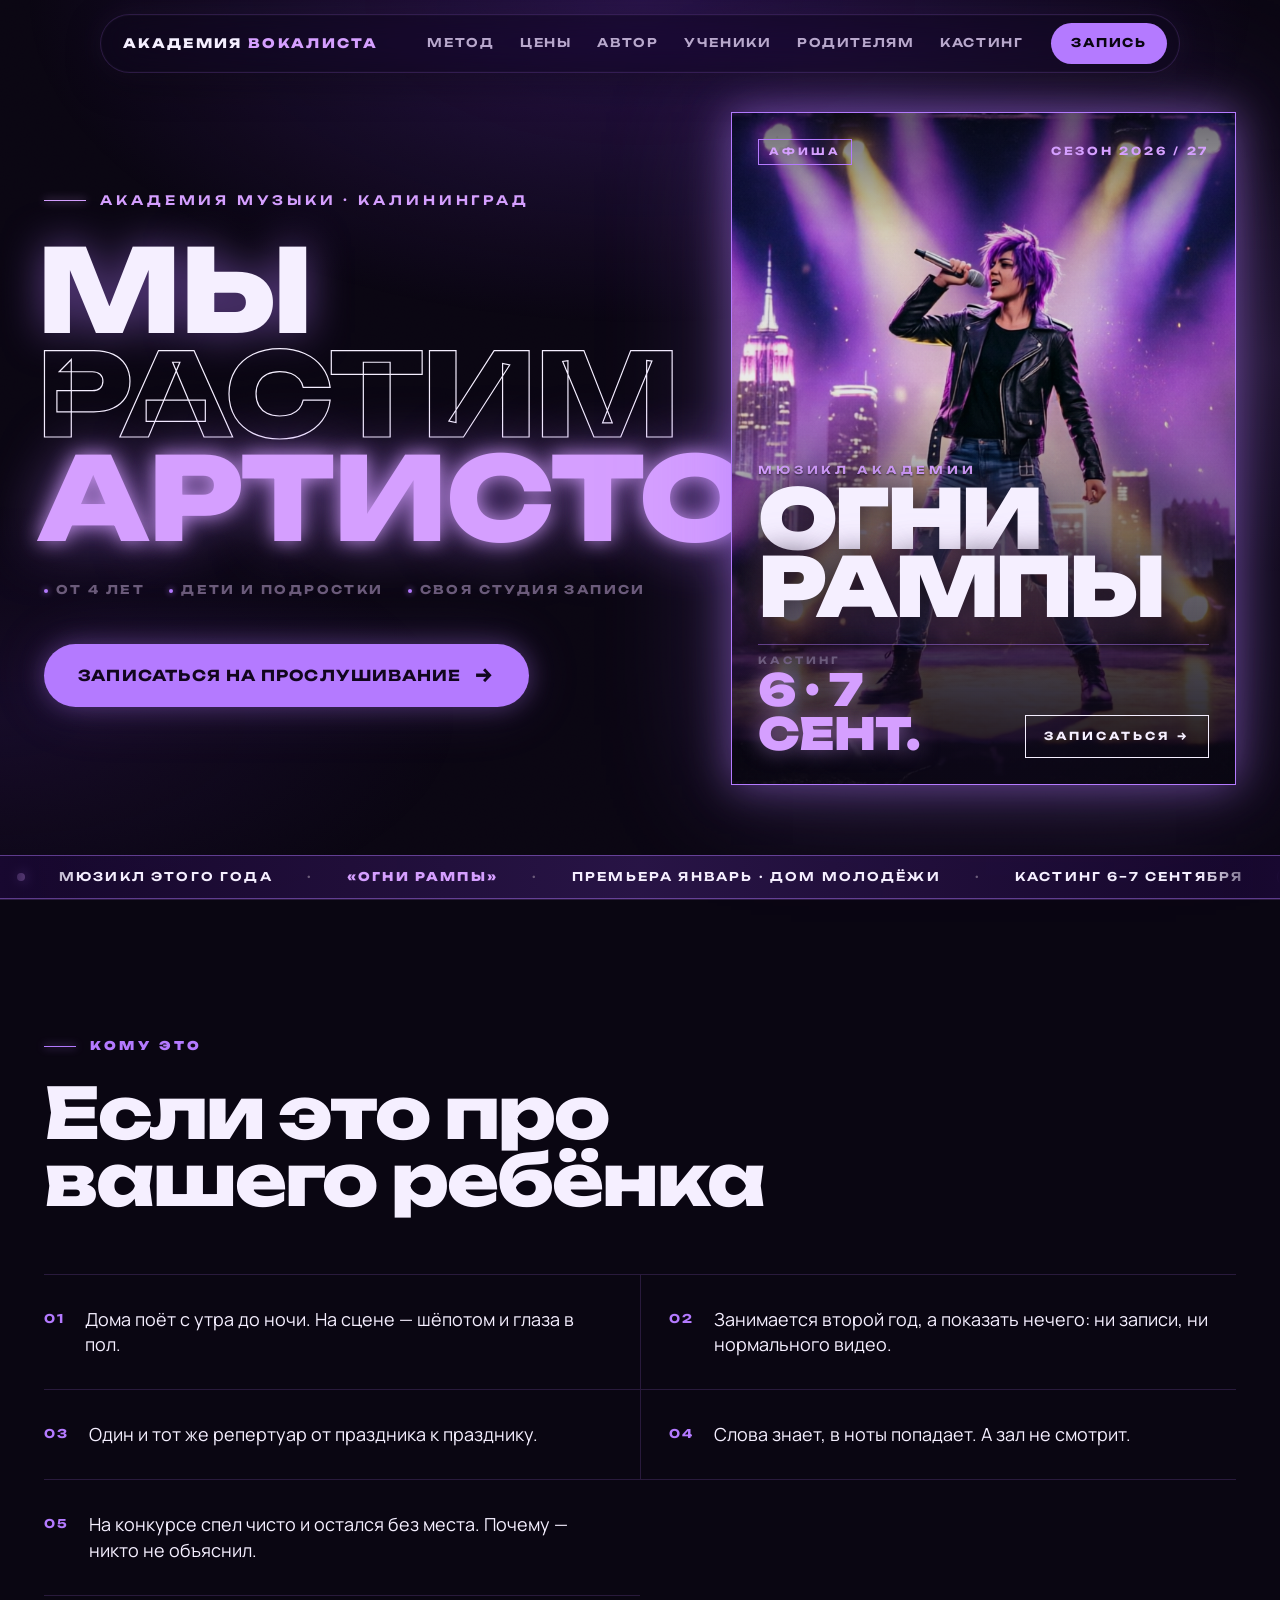
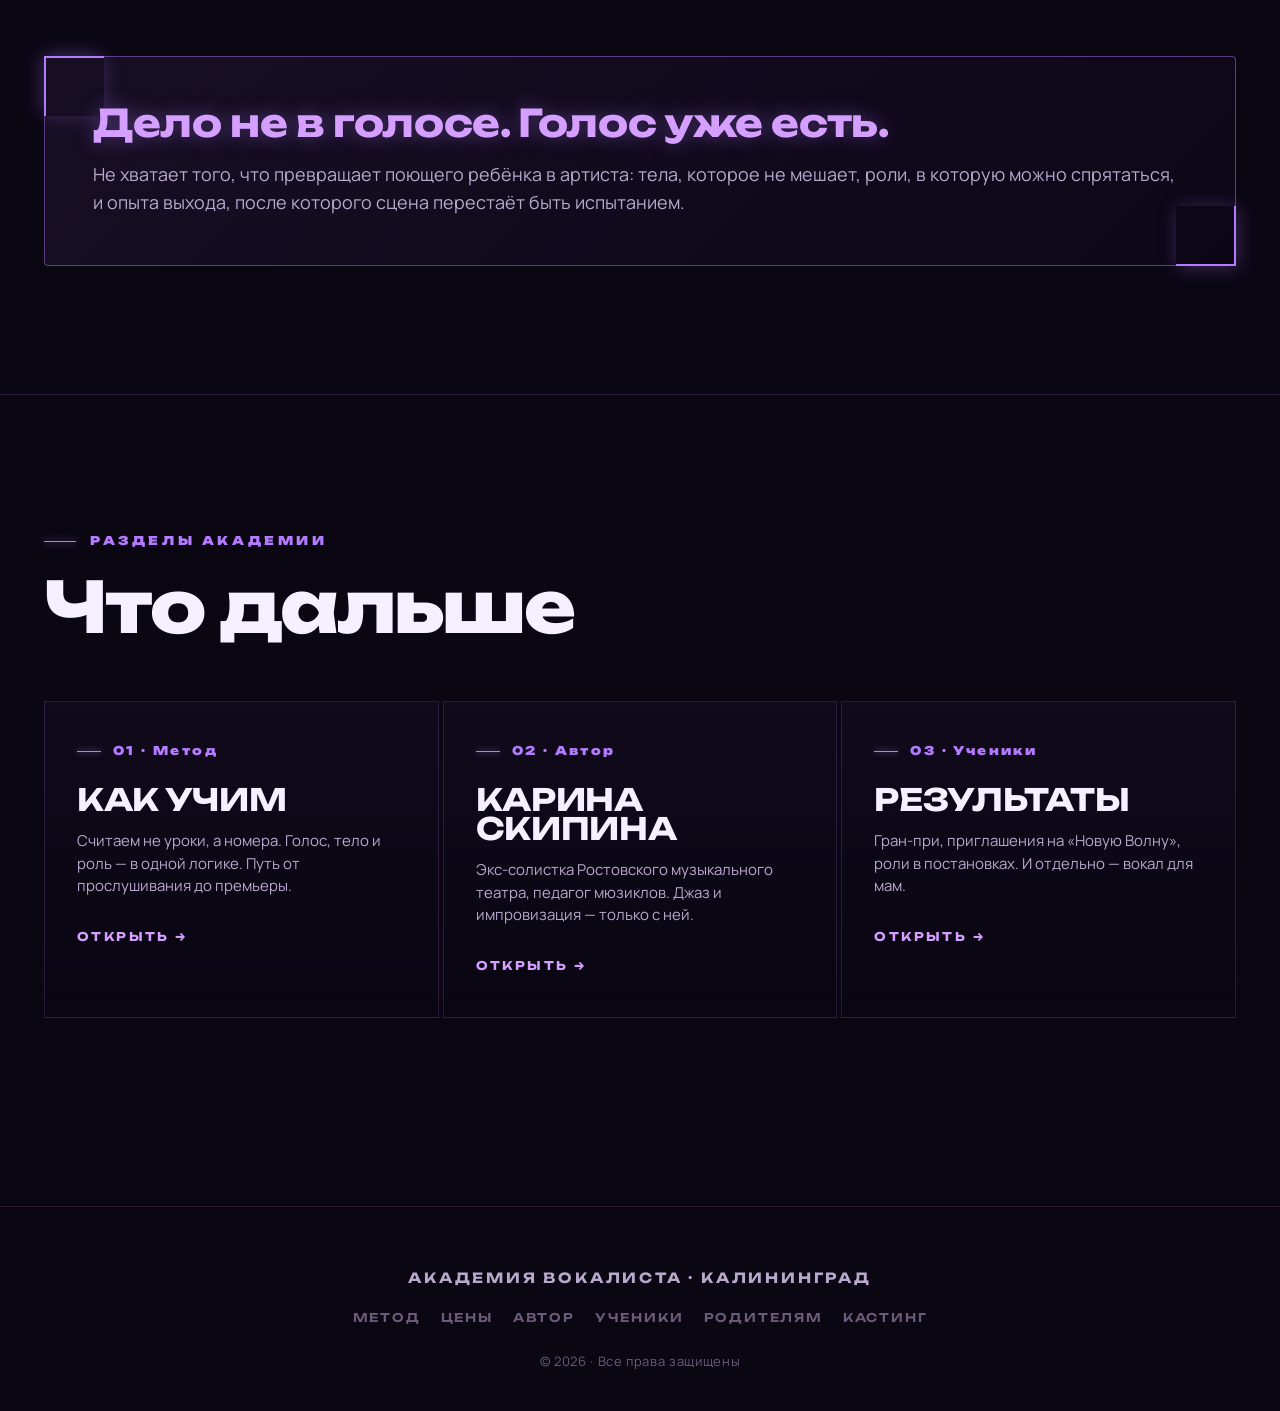
==== commit 95e5c7d7: "Шапка-«островок», бегущая строка под HERO, страница «Родителям» - Шапка сайта — полупрозрачная плава" ====
--- a/index.html
+++ b/index.html
@@ -28,16 +28,6 @@
   </defs>
 </svg>
 
-<a href="casting.html" class="site-topbar">
-  <span class="dot"></span>
-  <span>Мюзикл этого года ·</span>
-  <strong>«Огни рампы»</strong>
-  <span class="sep">·</span>
-  <span class="credit">Премьера январь · Дом молодёжи ·</span>
-  <span>Кастинг 6–7 сентября</span>
-  <span class="arrow">→</span>
-</a>
-
 <header class="site-header">
   <div class="wrap">
     <a href="index.html" class="brand">АКАДЕМИЯ <span>ВОКАЛИСТА</span></a>
@@ -46,6 +36,7 @@
       <a href="prices.html">Цены</a>
       <a href="karina.html">Автор</a>
       <a href="results.html">Ученики</a>
+      <a href="parents.html">Родителям</a>
       <a href="casting.html">Кастинг</a>
     </nav>
     <a href="casting.html#contacts" class="btn-mini">Запись</a>
@@ -75,6 +66,7 @@
       </div>
 
       <a href="casting.html" class="hero-poster" aria-label="Афиша нового мюзикла «Огни рампы»">
+        <img src="assets/img/hero-singer.png" alt="Артист на сцене" class="poster-img" loading="eager"/>
         <div class="poster-top">
           <span class="poster-tag">Афиша</span>
           <span>Сезон 2026 / 27</span>
@@ -83,11 +75,6 @@
           <small>Мюзикл Академии</small>
           Огни<br/>рампы
         </div>
-        <div class="poster-credits">
-          <div><span>Постановка</span><span>Карина Скипина</span></div>
-          <div><span>Премьера</span><span>Январь · Дом молодёжи</span></div>
-          <div><span>В составе</span><span>Ученики Академии</span></div>
-        </div>
         <div class="poster-bottom">
           <div class="poster-date">Кастинг<strong>6 · 7 сент.</strong></div>
           <div class="poster-cta">Записаться<span>→</span></div>
@@ -96,6 +83,55 @@
     </div>
   </div>
 </section>
+
+<a href="casting.html" class="hero-marquee" aria-label="Мюзикл «Огни рампы» — кастинг 6–7 сентября">
+  <div class="hero-marquee-track">
+    <div class="hero-marquee-group">
+      <span class="dot"></span>
+      <span>Мюзикл этого года</span>
+      <span class="sep">·</span>
+      <strong>«Огни рампы»</strong>
+      <span class="sep">·</span>
+      <span>Премьера январь · Дом молодёжи</span>
+      <span class="sep">·</span>
+      <span>Кастинг 6–7 сентября</span>
+      <span class="arrow">→</span>
+    </div>
+    <div class="hero-marquee-group" aria-hidden="true">
+      <span class="dot"></span>
+      <span>Мюзикл этого года</span>
+      <span class="sep">·</span>
+      <strong>«Огни рампы»</strong>
+      <span class="sep">·</span>
+      <span>Премьера январь · Дом молодёжи</span>
+      <span class="sep">·</span>
+      <span>Кастинг 6–7 сентября</span>
+      <span class="arrow">→</span>
+    </div>
+    <div class="hero-marquee-group" aria-hidden="true">
+      <span class="dot"></span>
+      <span>Мюзикл этого года</span>
+      <span class="sep">·</span>
+      <strong>«Огни рампы»</strong>
+      <span class="sep">·</span>
+      <span>Премьера январь · Дом молодёжи</span>
+      <span class="sep">·</span>
+      <span>Кастинг 6–7 сентября</span>
+      <span class="arrow">→</span>
+    </div>
+    <div class="hero-marquee-group" aria-hidden="true">
+      <span class="dot"></span>
+      <span>Мюзикл этого года</span>
+      <span class="sep">·</span>
+      <strong>«Огни рампы»</strong>
+      <span class="sep">·</span>
+      <span>Премьера январь · Дом молодёжи</span>
+      <span class="sep">·</span>
+      <span>Кастинг 6–7 сентября</span>
+      <span class="arrow">→</span>
+    </div>
+  </div>
+</a>
 
 <section id="recognition">
   <div class="wrap">
@@ -152,6 +188,7 @@
       <a href="prices.html">Цены</a>
       <a href="karina.html">Автор</a>
       <a href="results.html">Ученики</a>
+      <a href="parents.html">Родителям</a>
       <a href="casting.html">Кастинг</a>
     </nav>
     <div>© 2026 · Все права защищены</div>
--- a/assets/styles.css
+++ b/assets/styles.css
@@ -21,8 +21,9 @@
   --font-display:    'Unbounded', 'Arial Black', sans-serif;
   --font-body:       'Manrope', system-ui, -apple-system, sans-serif;
   --wrap:            1240px;
-  --topbar-h:        44px;
-  --header-h:        72px;
+  --header-h:        60px;
+  --header-top:      14px;
+  --marquee-h:       42px;
 }
 
 *, *::before, *::after { box-sizing: border-box; }
@@ -186,99 +187,70 @@
 }
 
 /* =========================================================
-   SITE CHROME · TOPBAR + HEADER
-   ========================================================= */
-.site-topbar {
-  position: sticky;
-  top: 0;
+   SITE CHROME · FLOATING ISLAND HEADER
+   ========================================================= */
+.site-header {
+  position: fixed;
+  top: var(--header-top);
+  left: 50%;
+  transform: translateX(-50%);
   z-index: 100;
-  display: flex;
-  align-items: center;
-  justify-content: center;
-  gap: 14px;
-  padding: 12px 24px;
-  min-height: var(--topbar-h);
-  background: linear-gradient(90deg, #180830 0%, #2a1548 50%, #180830 100%);
-  border-bottom: 1px solid var(--line-strong);
-  font-family: var(--font-display);
-  font-size: 12px;
-  font-weight: 600;
-  letter-spacing: 0.1em;
-  text-transform: uppercase;
-  color: var(--ink);
-  text-decoration: none;
-  transition: background .3s;
-}
-.site-topbar:hover {
-  background: linear-gradient(90deg, #2a1548 0%, #3d1e64 50%, #2a1548 100%);
-  color: var(--ink);
-}
-.site-topbar .dot {
-  width: 8px;
-  height: 8px;
-  border-radius: 50%;
-  background: var(--neon-hot);
-  box-shadow: 0 0 12px var(--neon);
-  animation: pulseDot 2s ease-in-out infinite;
-  flex: 0 0 auto;
-}
-@keyframes pulseDot {
-  0%, 100% { opacity: 1; transform: scale(1); }
-  50%      { opacity: 0.5; transform: scale(0.75); }
-}
-.site-topbar strong { color: var(--neon-hot); font-weight: 800; }
-.site-topbar .sep { color: var(--ink-mute); }
-.site-topbar .arrow { font-size: 14px; margin-left: 8px; transition: transform .2s; }
-.site-topbar:hover .arrow { transform: translateX(4px); }
-@media (max-width: 780px) {
-  .site-topbar { font-size: 10px; padding: 10px 16px; gap: 10px; }
-  .site-topbar .sep { display: none; }
-  .site-topbar .credit { display: none; }
-}
-
-.site-header {
-  position: sticky;
-  top: var(--topbar-h);
-  z-index: 99;
-  padding: 18px 0;
-  background: rgba(10,6,18,0.85);
-  backdrop-filter: blur(12px);
-  -webkit-backdrop-filter: blur(12px);
-  border-bottom: 1px solid var(--line);
+  width: min(1080px, calc(100vw - 24px));
+  padding: 8px 12px 8px 22px;
+  background: rgba(14,8,24,0.55);
+  backdrop-filter: blur(20px) saturate(160%);
+  -webkit-backdrop-filter: blur(20px) saturate(160%);
+  border: 1px solid rgba(180,122,255,0.18);
+  border-radius: 999px;
+  box-shadow:
+    0 10px 40px -10px rgba(0,0,0,0.6),
+    0 0 0 1px rgba(255,255,255,0.02) inset,
+    0 0 30px rgba(180,122,255,0.08);
+  transition: background .3s, border-color .3s, box-shadow .3s;
+}
+.site-header:hover {
+  background: rgba(14,8,24,0.72);
+  border-color: rgba(180,122,255,0.28);
 }
 .site-header .wrap {
+  max-width: none;
+  padding: 0;
   display: flex;
   align-items: center;
   justify-content: space-between;
-  gap: 28px;
-}
+  gap: 24px;
+}
+/* push page content below the floating header */
+main { padding-top: calc(var(--header-h) + var(--header-top) + 8px); }
 .brand {
   font-family: var(--font-display);
   font-weight: 800;
-  font-size: 14px;
-  letter-spacing: 0.2em;
+  font-size: 13px;
+  letter-spacing: 0.18em;
   text-transform: uppercase;
   color: var(--ink);
   text-decoration: none;
   flex: 0 0 auto;
+  white-space: nowrap;
 }
 .brand span { color: var(--neon-hot); }
 .brand:hover { color: var(--ink); }
 .site-nav {
   display: flex;
-  gap: 32px;
+  gap: 26px;
   margin-left: auto;
-  margin-right: 8px;
+  margin-right: 4px;
 }
 .site-nav a {
   font-family: var(--font-display);
   font-weight: 600;
-  font-size: 13px;
-  letter-spacing: 0.15em;
+  font-size: 12px;
+  letter-spacing: 0.13em;
   text-transform: uppercase;
   color: var(--ink-dim);
   transition: color .2s;
   position: relative;
+  white-space: nowrap;
 }
 .site-nav a:hover { color: var(--ink); }
 .site-nav a.active {
@@ -294,23 +266,119 @@
   background: var(--neon-hot);
   box-shadow: 0 0 8px var(--neon);
 }
-@media (max-width: 900px) {
-  .site-header .wrap { flex-wrap: wrap; gap: 12px; padding-bottom: 4px; }
-  .site-nav { order: 3; flex-basis: 100%; justify-content: flex-start; overflow-x: auto; gap: 22px; padding: 4px 0 2px; margin: 0; -webkit-overflow-scrolling: touch; scrollbar-width: none; }
+@media (max-width: 1000px) {
+  .site-nav { gap: 18px; }
+  .site-nav a { font-size: 11px; letter-spacing: 0.1em; }
+}
+@media (max-width: 820px) {
+  .site-header {
+    padding: 8px 10px 8px 18px;
+    width: calc(100vw - 14px);
+  }
+  .site-nav {
+    overflow-x: auto;
+    scrollbar-width: none;
+    -webkit-overflow-scrolling: touch;
+    padding: 2px 4px;
+    margin-left: 12px;
+    margin-right: 4px;
+    gap: 16px;
+    mask-image: linear-gradient(90deg, transparent 0, black 12px, black calc(100% - 12px), transparent 100%);
+  }
   .site-nav::-webkit-scrollbar { display: none; }
-  .site-nav a { font-size: 12px; white-space: nowrap; }
+  .brand { font-size: 12px; letter-spacing: 0.14em; }
+}
+@media (max-width: 520px) {
+  .site-header .btn-mini { padding: 9px 14px; font-size: 11px; letter-spacing: 0.12em; }
+  .brand { font-size: 11px; letter-spacing: 0.1em; }
+}
+
+/* =========================================================
+   MARQUEE (announcement ribbon under HERO)
+   ========================================================= */
+.hero-marquee {
+  display: block;
+  position: relative;
+  overflow: hidden;
+  min-height: var(--marquee-h);
+  background: linear-gradient(90deg, rgba(24,8,48,0.85) 0%, rgba(42,21,72,0.95) 50%, rgba(24,8,48,0.85) 100%);
+  border-top: 1px solid var(--line-strong);
+  border-bottom: 1px solid var(--line-strong);
+  color: var(--ink);
+  text-decoration: none;
+  z-index: 2;
+  isolation: isolate;
+}
+.hero-marquee::before,
+.hero-marquee::after {
+  content: '';
+  position: absolute;
+  top: 0; bottom: 0;
+  width: 80px;
+  z-index: 2;
+  pointer-events: none;
+}
+.hero-marquee::before { left: 0; background: linear-gradient(90deg, rgba(24,8,48,1), transparent); }
+.hero-marquee::after  { right: 0; background: linear-gradient(-90deg, rgba(24,8,48,1), transparent); }
+.hero-marquee-track {
+  display: flex;
+  width: max-content;
+  align-items: center;
+  gap: 0;
+  animation: marqueeScroll 32s linear infinite;
+  padding: 0;
+  min-height: var(--marquee-h);
+}
+.hero-marquee:hover .hero-marquee-track { animation-play-state: paused; }
+.hero-marquee-group {
+  display: flex;
+  align-items: center;
+  gap: 34px;
+  padding: 0 17px;
+  font-family: var(--font-display);
+  font-size: 12px;
+  font-weight: 600;
+  letter-spacing: 0.18em;
+  text-transform: uppercase;
+  color: var(--ink);
+  white-space: nowrap;
+}
+.hero-marquee-group .dot {
+  width: 8px; height: 8px;
+  border-radius: 50%;
+  background: var(--neon-hot);
+  box-shadow: 0 0 12px var(--neon);
+  animation: pulseDot 2s ease-in-out infinite;
+  flex: 0 0 auto;
+}
+.hero-marquee-group strong { color: var(--neon-hot); font-weight: 800; }
+.hero-marquee-group .sep { color: var(--ink-mute); }
+.hero-marquee-group .arrow {
+  display: inline-flex; align-items: center; justify-content: center;
+  width: 22px; height: 22px;
+  border-radius: 999px;
+  border: 1px solid var(--neon);
+  color: var(--neon-hot);
+  font-size: 12px;
+}
+@keyframes marqueeScroll {
+  from { transform: translateX(0); }
+  to   { transform: translateX(-50%); }
+}
+@keyframes pulseDot {
+  0%, 100% { opacity: 1; transform: scale(1); }
+  50%      { opacity: 0.5; transform: scale(0.75); }
 }
 @media (max-width: 640px) {
-  .site-header { padding: 14px 0; }
-  .brand { font-size: 12px; letter-spacing: 0.15em; }
-  .site-nav a { font-size: 11px; }
+  .hero-marquee-group { font-size: 11px; gap: 22px; padding: 0 11px; letter-spacing: 0.14em; }
+  .hero-marquee-track { animation-duration: 26s; }
 }
 
 /* =========================================================
    HOME HERO
    ========================================================= */
 .home-hero {
-  padding: 60px 0 100px;
+  padding: 30px 0 70px;
   border-top: none;
 }
 .hero-grid {
@@ -381,15 +449,15 @@
 }
 .hero-cta { margin-top: 44px; }
 
-/* Hero poster — Broadway teaser */
+/* Hero poster — photo-driven Broadway teaser */
 .hero-poster {
   aspect-ratio: 3/4;
-  background: linear-gradient(160deg, #2a1548 0%, #150829 50%, #050208 100%);
+  background: #0a0612;
   border: 1px solid var(--neon);
-  padding: 32px;
+  padding: 26px;
   display: flex;
   flex-direction: column;
-  gap: 24px;
+  gap: 16px;
   text-decoration: none;
   color: var(--ink);
   position: relative;
@@ -403,26 +471,28 @@
   border-color: var(--neon-hot);
   box-shadow: 0 0 60px rgba(213,159,255,0.6), 0 0 160px rgba(180,122,255,0.3);
 }
+.poster-img {
+  position: absolute;
+  inset: 0;
+  width: 100%;
+  height: 100%;
+  object-fit: cover;
+  object-position: center 30%;
+  z-index: 0;
+  filter: contrast(1.05) saturate(1.1) brightness(0.92);
+  transition: transform .6s cubic-bezier(.2,.9,.3,1);
+}
+.hero-poster:hover .poster-img { transform: scale(1.04); }
 .hero-poster::before {
   content: '';
   position: absolute; inset: 0;
-  background-image:
-    linear-gradient(rgba(180,122,255,0.05) 1px, transparent 1px),
-    linear-gradient(90deg, rgba(180,122,255,0.05) 1px, transparent 1px);
-  background-size: 26px 26px;
-  z-index: 0;
-  mask-image: linear-gradient(180deg, black 0%, black 60%, transparent 100%);
-}
-.hero-poster::after {
-  content: '';
-  position: absolute;
-  inset: 20% 12% 30% 12%;
-  background: radial-gradient(ellipse at center, rgba(213,159,255,0.35), transparent 65%);
-  filter: blur(40px);
-  z-index: 0;
+  background:
+    linear-gradient(180deg, rgba(10,6,18,0.60) 0%, rgba(10,6,18,0.10) 18%, rgba(10,6,18,0) 40%, rgba(10,6,18,0.55) 65%, rgba(10,6,18,0.92) 100%),
+    radial-gradient(ellipse 90% 60% at 50% 105%, rgba(106,47,191,0.35), transparent 60%);
+  z-index: 1;
   pointer-events: none;
 }
-.hero-poster > * { position: relative; z-index: 1; }
+.hero-poster > *:not(.poster-img) { position: relative; z-index: 2; }
 
 .poster-top {
   display: flex;
@@ -443,24 +513,24 @@
 }
 .poster-title {
   font-family: var(--font-display);
-  font-size: clamp(56px, 8vw, 108px);
+  font-size: clamp(48px, 6.4vw, 88px);
   font-weight: 900;
   line-height: 0.82;
   letter-spacing: -0.045em;
   color: var(--ink);
-  text-shadow: 0 0 30px rgba(213,159,255,0.6);
-  text-transform: uppercase;
-  margin: auto 0;
-  padding: 20px 0;
+  text-shadow: 0 0 30px rgba(0,0,0,0.7), 0 0 40px rgba(213,159,255,0.35);
+  text-transform: uppercase;
+  margin-top: auto;
+  padding: 20px 0 8px;
 }
 .poster-title small {
   display: block;
-  font-size: 12px;
-  font-weight: 600;
-  color: var(--neon-hot);
-  letter-spacing: 0.4em;
-  margin-bottom: 12px;
-  text-shadow: none;
+  font-size: 11px;
+  font-weight: 700;
+  color: var(--neon-hot);
+  letter-spacing: 0.35em;
+  margin-bottom: 10px;
+  text-shadow: 0 1px 2px rgba(0,0,0,0.7);
 }
 .poster-credits {
   border-top: 1px solid var(--line-strong);
@@ -537,7 +607,7 @@
    PAGE HERO (sub-pages)
    ========================================================= */
 .page-hero {
-  padding: 80px 0 40px;
+  padding: 40px 0 40px;
   border-top: none;
   position: relative;
 }
@@ -1406,6 +1476,267 @@
 }
 
 /* =========================================================
+   BLOCK · PARENTS TEASER (on results page)
+   ========================================================= */
+.parents-teaser {
+  display: grid;
+  grid-template-columns: 0.9fr 1.1fr;
+  gap: 60px;
+  align-items: center;
+  padding: 44px;
+  margin-top: 40px;
+  border: 1px solid var(--line-strong);
+  background: linear-gradient(135deg, rgba(180,122,255,0.08), rgba(106,47,191,0.02));
+  color: var(--ink);
+  text-decoration: none;
+  transition: border-color .3s, transform .3s, box-shadow .3s;
+}
+.parents-teaser:hover {
+  border-color: var(--neon);
+  transform: translateY(-3px);
+  box-shadow: var(--shadow-neon);
+  color: var(--ink);
+}
+.parents-teaser-word {
+  font-family: var(--font-display);
+  font-weight: 900;
+  font-size: clamp(50px, 8vw, 110px);
+  color: transparent;
+  -webkit-text-stroke: 1.5px var(--neon-hot);
+  letter-spacing: -0.04em;
+  line-height: 0.85;
+  text-align: center;
+  filter: drop-shadow(0 0 20px rgba(180,122,255,0.5));
+}
+.parents-teaser-word span {
+  display: block;
+  color: var(--ink);
+  -webkit-text-stroke: 0;
+  text-shadow: 0 0 30px rgba(213,159,255,0.6);
+}
+.parents-teaser-body h3 {
+  text-transform: uppercase;
+  margin-bottom: 14px;
+  color: var(--ink);
+}
+.parents-teaser-body p {
+  color: var(--ink-dim);
+  font-size: 16px;
+  line-height: 1.6;
+  margin: 0 0 20px;
+}
+.parents-teaser-cta {
+  display: inline-flex;
+  align-items: center;
+  gap: 10px;
+  font-family: var(--font-display);
+  font-weight: 700;
+  font-size: 12px;
+  letter-spacing: 0.2em;
+  text-transform: uppercase;
+  color: var(--neon-hot);
+}
+.parents-teaser-cta .arr { transition: transform .2s; }
+.parents-teaser:hover .parents-teaser-cta .arr { transform: translateX(6px); }
+@media (max-width: 780px) {
+  .parents-teaser { grid-template-columns: 1fr; gap: 24px; padding: 32px 24px; text-align: center; }
+  .parents-teaser-cta { justify-content: center; }
+}
+
+/* =========================================================
+   BLOCK · PARENTS PAGE
+   ========================================================= */
+.parents-hero-visual {
+  margin-top: 20px;
+  padding: 40px 32px;
+  border: 1px solid var(--line-strong);
+  background: linear-gradient(135deg, rgba(180,122,255,0.05), rgba(106,47,191,0.02));
+  display: grid;
+  grid-template-columns: 1fr 1fr;
+  gap: 40px;
+  align-items: center;
+  border-radius: 4px;
+}
+@media (max-width: 780px) {
+  .parents-hero-visual { grid-template-columns: 1fr; gap: 24px; text-align: center; }
+}
+.parents-hero-visual .big-word {
+  font-family: var(--font-display);
+  font-weight: 900;
+  font-size: clamp(64px, 10vw, 150px);
+  color: transparent;
+  -webkit-text-stroke: 1.5px var(--neon-hot);
+  letter-spacing: -0.04em;
+  line-height: 0.85;
+  text-align: center;
+  filter: drop-shadow(0 0 20px rgba(180,122,255,0.5));
+}
+.parents-hero-visual .big-word span {
+  display: block;
+  color: var(--ink);
+  -webkit-text-stroke: 0;
+  text-shadow: 0 0 30px rgba(213,159,255,0.6);
+}
+.parents-hero-visual .subtitle {
+  font-family: var(--font-display);
+  font-weight: 600;
+  font-size: clamp(20px, 2.4vw, 28px);
+  color: var(--ink);
+  letter-spacing: -0.01em;
+  line-height: 1.25;
+}
+.parents-hero-visual .subtitle .accent { color: var(--neon-hot); }
+.parents-hero-visual .subprice {
+  margin-top: 20px;
+  font-family: var(--font-display);
+  font-weight: 700;
+  color: var(--neon-hot);
+  font-size: 20px;
+  letter-spacing: -0.005em;
+}
+
+.for-whom-list {
+  display: grid;
+  grid-template-columns: 1fr 1fr;
+  gap: 0;
+  margin: 60px 0;
+  border-top: 1px solid var(--line);
+  padding: 0;
+  list-style: none;
+  counter-reset: rec;
+}
+@media (max-width: 780px) { .for-whom-list { grid-template-columns: 1fr; } }
+.for-whom-list li {
+  padding: 28px 28px 28px 0;
+  border-bottom: 1px solid var(--line);
+  font-size: 17px;
+  color: var(--ink);
+  line-height: 1.45;
+  display: flex;
+  gap: 20px;
+}
+.for-whom-list li:nth-child(even) {
+  padding-left: 28px;
+  padding-right: 0;
+  border-left: 1px solid var(--line);
+}
+@media (max-width: 780px) {
+  .for-whom-list li:nth-child(even) { padding-left: 0; border-left: none; }
+}
+.for-whom-list li::before {
+  content: counter(rec, decimal-leading-zero);
+  counter-increment: rec;
+  font-family: var(--font-display);
+  font-size: 12px;
+  font-weight: 700;
+  color: var(--neon);
+  letter-spacing: 0.15em;
+  flex: 0 0 auto;
+  padding-top: 4px;
+}
+
+.parents-what {
+  display: grid;
+  grid-template-columns: repeat(3, 1fr);
+  gap: 4px;
+  margin-top: 60px;
+}
+@media (max-width: 900px) { .parents-what { grid-template-columns: 1fr; } }
+.parents-what-card {
+  padding: 36px 30px;
+  background: linear-gradient(180deg, rgba(180,122,255,0.04) 0%, rgba(180,122,255,0) 100%);
+  border: 1px solid var(--line);
+  transition: background .3s, border-color .3s, transform .3s;
+}
+.parents-what-card:hover {
+  background: linear-gradient(180deg, rgba(180,122,255,0.10) 0%, rgba(180,122,255,0.02) 100%);
+  border-color: var(--line-strong);
+  transform: translateY(-4px);
+}
+.parents-what-card .num {
+  font-family: var(--font-display);
+  font-weight: 900;
+  font-size: 12px;
+  color: var(--neon);
+  letter-spacing: 0.2em;
+  margin-bottom: 20px;
+}
+.parents-what-card h3 {
+  font-size: clamp(20px, 2vw, 26px);
+  margin-bottom: 14px;
+  text-transform: uppercase;
+  color: var(--ink);
+}
+.parents-what-card p { color: var(--ink-dim); font-size: 15px; line-height: 1.55; margin: 0; }
+
+.parents-year {
+  margin-top: 60px;
+  padding: 40px;
+  border: 1px solid var(--line-strong);
+  background: rgba(180,122,255,0.04);
+  border-radius: 4px;
+  display: grid;
+  grid-template-columns: auto 1fr;
+  gap: 32px;
+  align-items: center;
+}
+@media (max-width: 780px) { .parents-year { grid-template-columns: 1fr; gap: 20px; padding: 28px; } }
+.parents-year .badge {
+  font-family: var(--font-display);
+  font-weight: 900;
+  font-size: 14px;
+  color: var(--bg);
+  background: var(--neon);
+  padding: 10px 18px;
+  letter-spacing: 0.2em;
+  border-radius: 999px;
+  white-space: nowrap;
+  box-shadow: var(--shadow-neon);
+}
+.parents-year p { margin: 0; color: var(--ink); font-size: 17px; line-height: 1.55; }
+.parents-year p strong { color: var(--neon-hot); }
+
+.parents-price-card {
+  margin-top: 60px;
+  padding: 44px;
+  background: linear-gradient(135deg, rgba(180,122,255,0.12), rgba(106,47,191,0.04));
+  border: 1px solid var(--neon);
+  box-shadow: var(--shadow-neon);
+  border-radius: 4px;
+  display: grid;
+  grid-template-columns: 1fr auto;
+  gap: 40px;
+  align-items: center;
+}
+@media (max-width: 780px) { .parents-price-card { grid-template-columns: 1fr; gap: 20px; padding: 32px; text-align: center; } }
+.parents-price-card h3 {
+  color: var(--ink);
+  text-transform: uppercase;
+  margin: 0 0 10px;
+  font-size: clamp(22px, 2.6vw, 30px);
+}
+.parents-price-card p { color: var(--ink-dim); margin: 0; font-size: 15px; }
+.parents-price-card .price {
+  font-family: var(--font-display);
+  font-weight: 900;
+  font-size: clamp(34px, 5vw, 54px);
+  color: var(--neon-hot);
+  text-shadow: 0 0 25px rgba(180,122,255,0.5);
+  letter-spacing: -0.03em;
+  line-height: 1;
+  white-space: nowrap;
+}
+.parents-price-card .price small {
+  display: block;
+  font-size: 12px;
+  letter-spacing: 0.2em;
+  color: var(--ink-mute);
+  text-shadow: none;
+  margin-top: 8px;
+  font-weight: 700;
+}
+
+/* =========================================================
    BLOCK · METHOD (COLLAPSED)
    ========================================================= */
 .method details {
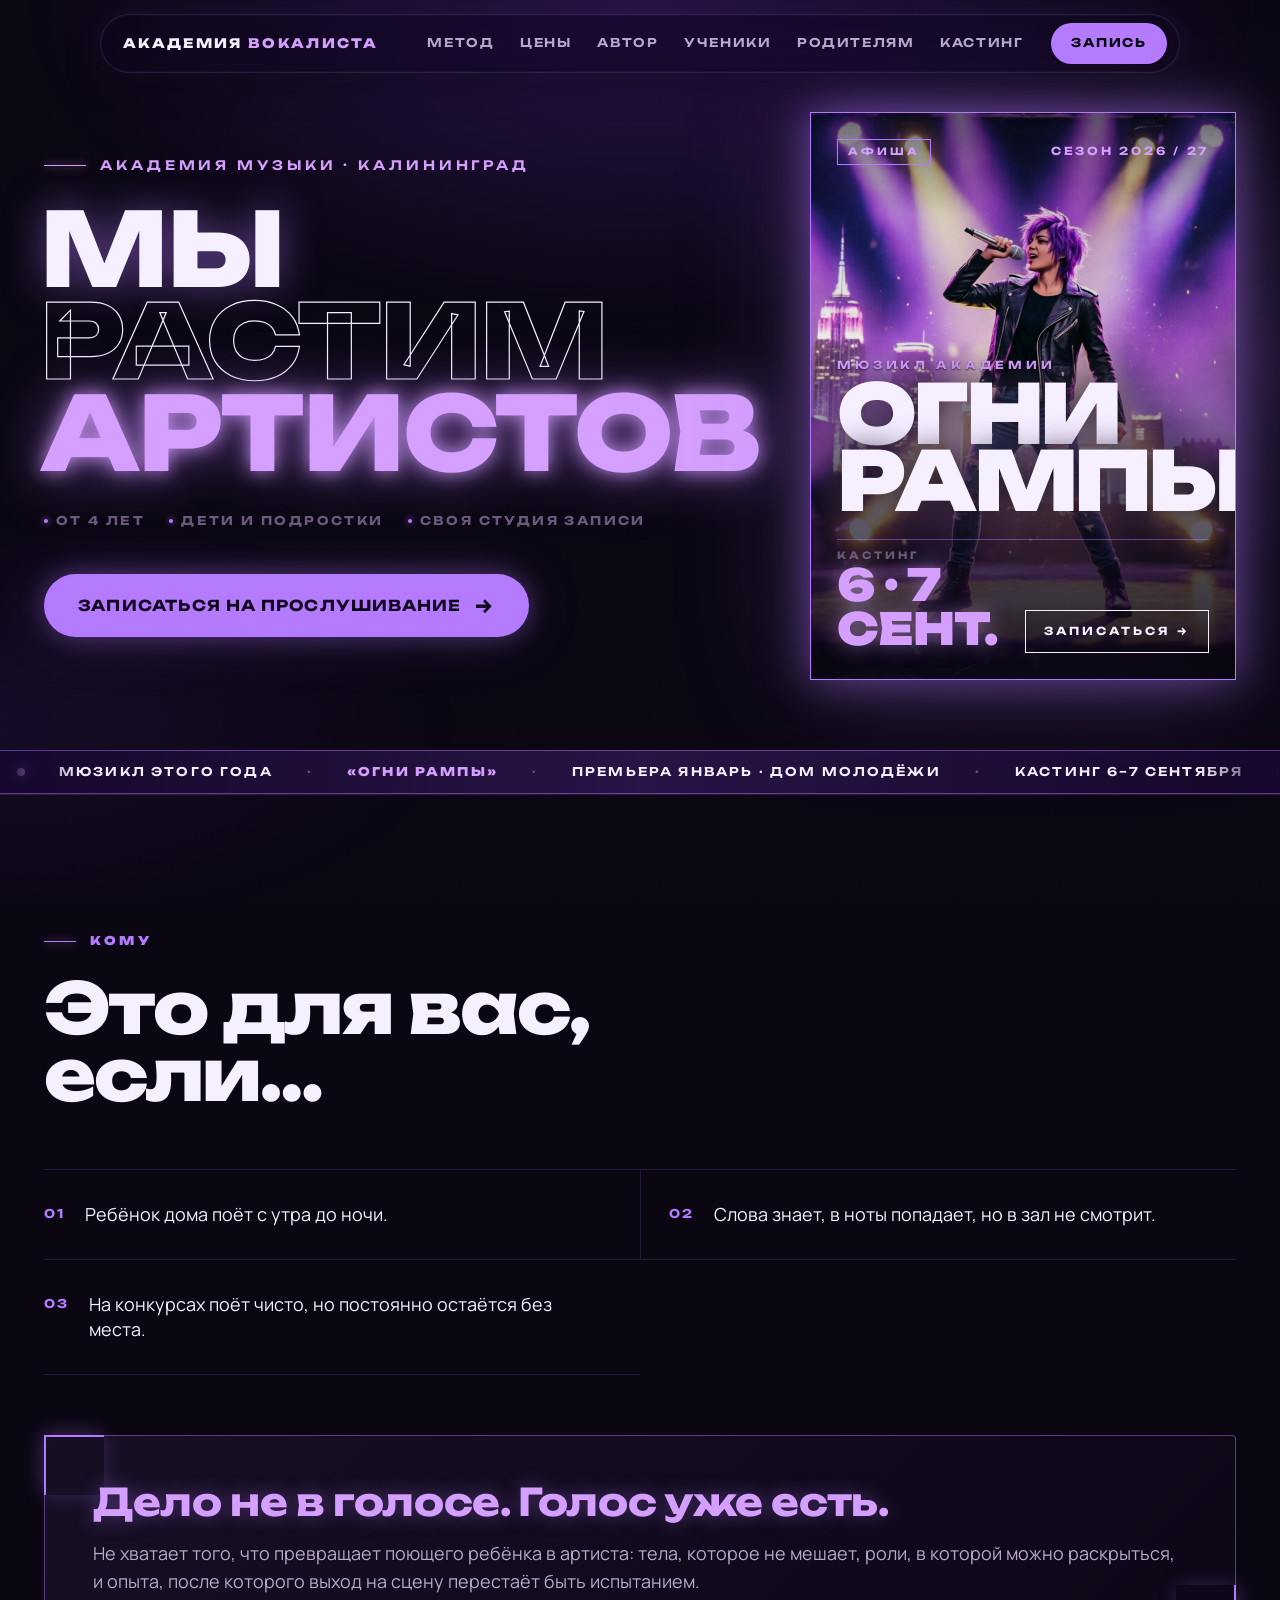
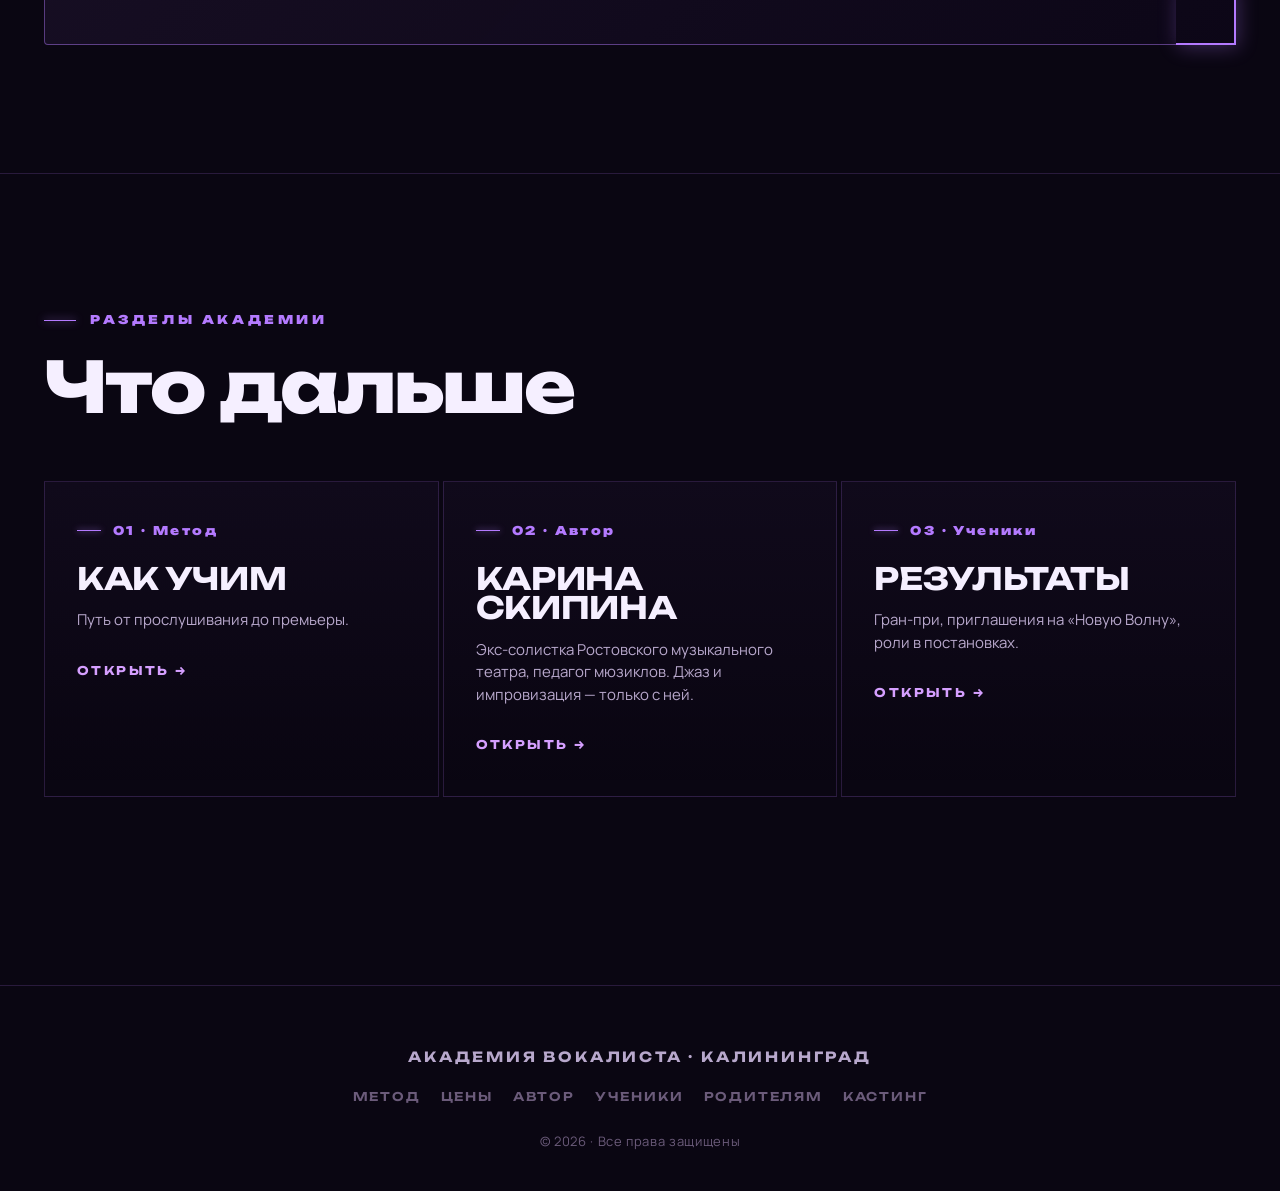
==== commit 5baa73a0: "Копирайт-правки по фидбеку + чистка «Родителей» и метода index.html: - «Кому это» → «Кому», h2 «Это " ====
--- a/index.html
+++ b/index.html
@@ -135,18 +135,16 @@
 
 <section id="recognition">
   <div class="wrap">
-    <div class="sec-num">Кому это</div>
-    <h2>Если это про<br/>вашего ребёнка</h2>
+    <div class="sec-num">Кому</div>
+    <h2>Это для вас,<br/>если…</h2>
     <ul class="recognize-list">
-      <li>Дома поёт с утра до ночи. На сцене — шёпотом и глаза в пол.</li>
-      <li>Занимается второй год, а показать нечего: ни записи, ни нормального видео.</li>
-      <li>Один и тот же репертуар от праздника к празднику.</li>
-      <li>Слова знает, в ноты попадает. А зал не смотрит.</li>
-      <li>На конкурсе спел чисто и остался без места. Почему — никто не объяснил.</li>
+      <li>Ребёнок дома поёт с утра до ночи.</li>
+      <li>Слова знает, в ноты попадает, но в зал не смотрит.</li>
+      <li>На конкурсах поёт чисто, но постоянно остаётся без места.</li>
     </ul>
     <div class="verdict">
       <h3>Дело не в голосе. Голос уже есть.</h3>
-      <p>Не хватает того, что превращает поющего ребёнка в артиста: тела, которое не мешает, роли, в которую можно спрятаться, и опыта выхода, после которого сцена перестаёт быть испытанием.</p>
+      <p>Не хватает того, что превращает поющего ребёнка в артиста: тела, которое не мешает, роли, в которой можно раскрыться, и опыта, после которого выход на сцену перестаёт быть испытанием.</p>
     </div>
   </div>
 </section>
@@ -159,7 +157,7 @@
       <a href="metod.html" class="teaser">
         <div class="num">01 · Метод</div>
         <h3>Как учим</h3>
-        <p>Считаем не уроки, а номера. Голос, тело и роль — в одной логике. Путь от прослушивания до премьеры.</p>
+        <p>Путь от прослушивания до премьеры.</p>
         <span class="arrow">Открыть →</span>
       </a>
       <a href="karina.html" class="teaser">
@@ -171,7 +169,7 @@
       <a href="results.html" class="teaser">
         <div class="num">03 · Ученики</div>
         <h3>Результаты</h3>
-        <p>Гран-при, приглашения на «Новую Волну», роли в постановках. И отдельно — вокал для мам.</p>
+        <p>Гран-при, приглашения на «Новую Волну», роли в постановках.</p>
         <span class="arrow">Открыть →</span>
       </a>
     </div>
--- a/assets/styles.css
+++ b/assets/styles.css
@@ -75,7 +75,7 @@
   color: var(--ink);
   text-wrap: balance;
 }
-h1 { font-size: clamp(48px, 9vw, 132px); }
+h1 { font-size: clamp(44px, 7.4vw, 108px); }
 h2 { font-size: clamp(34px, 5.5vw, 72px); letter-spacing: -0.03em; }
 h3 { font-size: clamp(22px, 2.4vw, 32px); font-weight: 700; letter-spacing: -0.01em; }
 p { margin: 0 0 1em; }
@@ -383,14 +383,14 @@
 }
 .hero-grid {
   display: grid;
-  grid-template-columns: 1.1fr 0.9fr;
-  gap: 70px;
+  grid-template-columns: minmax(0, 1.25fr) minmax(0, 0.75fr);
+  gap: 56px;
   align-items: center;
 }
 @media (max-width: 1000px) {
   .hero-grid { grid-template-columns: 1fr; gap: 60px; }
 }
-.hero-title { min-width: 0; }
+.hero-title { min-width: 0; container-type: inline-size; }
 .hero-tagline {
   font-family: var(--font-display);
   font-weight: 600;
@@ -415,7 +415,19 @@
   color: transparent;
   -webkit-text-stroke: 1.2px var(--ink);
   line-height: 0.9;
-  margin-left: -0.06em; /* optical alignment with brand text above */
+  margin-left: -0.04em;
+  /* Шрифт масштабируется от ширины колонки — 15.5cqi гарантирует,
+     что самое длинное слово «АРТИСТОВ» (8 букв) целиком помещается,
+     не залезая под афишу справа. Vw-минимум держит адекватный размер
+     на очень широких viewport, где колонка вырастает. */
+  font-size: min(clamp(40px, 8vw, 118px), 15.5cqi);
+  overflow-wrap: normal;
+  word-break: normal;
+  white-space: normal;
+}
+.hero-title h1 span {
+  white-space: nowrap;
+  display: inline-block;
 }
 .hero-title h1 .filled {
   color: var(--ink);
@@ -825,6 +837,25 @@
   fill: url(#castGrad);
   filter: drop-shadow(0 0 30px rgba(180,122,255,0.6));
 }
+.photo-slot > img {
+  position: absolute;
+  inset: 0;
+  width: 100%;
+  height: 100%;
+  object-fit: cover;
+  object-position: center;
+  z-index: 0;
+  filter: contrast(1.05) saturate(1.05) brightness(0.95);
+  transition: transform .6s cubic-bezier(.2,.9,.3,1);
+}
+.photo-slot:hover > img { transform: scale(1.04); }
+.photo-slot.has-img::before {
+  background:
+    linear-gradient(180deg, rgba(10,6,18,0.3) 0%, rgba(10,6,18,0) 30%, rgba(10,6,18,0) 60%, rgba(10,6,18,0.85) 100%);
+}
+.photo-slot.has-img::after {
+  z-index: 2;
+}
 
 /* =========================================================
    BLOCK · THREE DIRECTIONS
@@ -1350,6 +1381,21 @@
   fill: url(#arinaGrad);
   filter: drop-shadow(0 0 40px rgba(213,159,255,0.7));
 }
+.arina-photo > img {
+  position: absolute;
+  inset: 0;
+  width: 100%;
+  height: 100%;
+  object-fit: cover;
+  object-position: center 25%;
+  z-index: 0;
+  filter: contrast(1.05) saturate(1.05) brightness(0.92);
+}
+.arina-photo.has-img::before {
+  background:
+    linear-gradient(180deg, rgba(10,6,18,0.35) 0%, rgba(10,6,18,0) 30%, rgba(10,6,18,0) 55%, rgba(10,6,18,0.9) 100%),
+    radial-gradient(ellipse 90% 60% at 50% 105%, rgba(106,47,191,0.35), transparent 60%);
+}
 .arina-photo .label {
   position: relative;
   z-index: 2;
@@ -1497,22 +1543,30 @@
   box-shadow: var(--shadow-neon);
   color: var(--ink);
 }
-.parents-teaser-word {
-  font-family: var(--font-display);
-  font-weight: 900;
-  font-size: clamp(50px, 8vw, 110px);
-  color: transparent;
-  -webkit-text-stroke: 1.5px var(--neon-hot);
-  letter-spacing: -0.04em;
-  line-height: 0.85;
-  text-align: center;
-  filter: drop-shadow(0 0 20px rgba(180,122,255,0.5));
-}
-.parents-teaser-word span {
-  display: block;
-  color: var(--ink);
-  -webkit-text-stroke: 0;
-  text-shadow: 0 0 30px rgba(213,159,255,0.6);
+.parents-teaser-photo {
+  position: relative;
+  aspect-ratio: 4/5;
+  overflow: hidden;
+  border: 1px solid var(--line-strong);
+  background: #0a0612;
+}
+.parents-teaser-photo img {
+  position: absolute;
+  inset: 0;
+  width: 100%;
+  height: 100%;
+  object-fit: cover;
+  object-position: center;
+  filter: contrast(1.05) saturate(1.1);
+  transition: transform .6s cubic-bezier(.2,.9,.3,1);
+}
+.parents-teaser:hover .parents-teaser-photo img { transform: scale(1.04); }
+.parents-teaser-photo::after {
+  content: '';
+  position: absolute;
+  inset: 0;
+  background: radial-gradient(ellipse 80% 60% at 50% 100%, rgba(106,47,191,0.35), transparent 60%);
+  pointer-events: none;
 }
 .parents-teaser-body h3 {
   text-transform: uppercase;
@@ -1546,19 +1600,168 @@
 /* =========================================================
    BLOCK · PARENTS PAGE
    ========================================================= */
+.parents-hero h1 {
+  font-size: clamp(40px, 6.4vw, 92px);
+  line-height: 1;
+  max-width: 20ch;
+}
+.parents-lead {
+  max-width: 60ch;
+  margin-top: 24px;
+}
+.parents-lead strong { color: var(--neon-hot); font-weight: 700; }
+
+.parents-marquee { border-top: 1px solid var(--line-strong); border-bottom: 1px solid var(--line-strong); }
+.parents-marquee .hero-marquee-group strong { color: var(--neon-hot); }
+
+.parents-inside {
+  display: grid;
+  grid-template-columns: 1fr 1fr;
+  gap: 80px;
+  margin-top: 60px;
+  align-items: start;
+}
+.parents-inside.single { grid-template-columns: 1fr; max-width: 68ch; }
+@media (max-width: 900px) { .parents-inside { grid-template-columns: 1fr; gap: 40px; } }
+.parents-inside-lead p {
+  font-family: var(--font-display);
+  font-weight: 500;
+  font-size: clamp(20px, 2vw, 26px);
+  line-height: 1.3;
+  color: var(--ink);
+  letter-spacing: -0.01em;
+  margin-bottom: 24px;
+}
+.parents-inside-lead p strong { color: var(--neon-hot); font-weight: 700; }
+.parents-inside-list {
+  list-style: none;
+  padding: 0;
+  margin: 0;
+  border-top: 1px solid var(--line);
+}
+.parents-inside-list li {
+  padding: 20px 0 20px 30px;
+  border-bottom: 1px solid var(--line);
+  color: var(--ink-dim);
+  font-size: 16px;
+  line-height: 1.55;
+  position: relative;
+}
+.parents-inside-list li::before {
+  content: '';
+  position: absolute;
+  left: 0; top: 30px;
+  width: 8px; height: 8px;
+  border-radius: 50%;
+  background: var(--neon);
+  box-shadow: 0 0 10px var(--neon);
+}
+.parents-inside-list li strong { color: var(--ink); font-weight: 700; }
+
+.parents-quote-section {
+  padding: clamp(70px, 10vw, 130px) 0;
+  background: radial-gradient(ellipse 70% 60% at 50% 50%, rgba(180,122,255,0.10), transparent 65%);
+  border-top: 1px solid var(--line-strong);
+  border-bottom: 1px solid var(--line-strong);
+  position: relative;
+}
+.parents-quote {
+  margin: 0 auto;
+  max-width: 900px;
+  padding: 20px 40px;
+  position: relative;
+  text-align: center;
+}
+.parents-quote .mark {
+  font-family: var(--font-display);
+  font-size: clamp(80px, 12vw, 160px);
+  color: var(--neon);
+  line-height: 0.5;
+  opacity: 0.6;
+  margin-bottom: 8px;
+  text-shadow: 0 0 30px rgba(180,122,255,0.4);
+}
+.parents-quote p {
+  font-family: var(--font-display);
+  font-weight: 600;
+  font-size: clamp(24px, 3.4vw, 44px);
+  line-height: 1.2;
+  color: var(--ink);
+  letter-spacing: -0.02em;
+  margin: 0 0 28px;
+}
+.parents-quote .accent { color: var(--neon-hot); text-shadow: 0 0 25px rgba(213,159,255,0.5); }
+.parents-quote cite {
+  display: inline-flex;
+  align-items: center;
+  gap: 14px;
+  font-family: var(--font-display);
+  font-style: normal;
+  font-weight: 700;
+  font-size: 11px;
+  letter-spacing: 0.25em;
+  text-transform: uppercase;
+  color: var(--ink-mute);
+}
+.parents-quote cite::before {
+  content: '';
+  width: 32px; height: 1px;
+  background: var(--neon);
+  box-shadow: 0 0 8px var(--neon);
+}
+
+.parents-final {
+  padding: clamp(90px, 12vw, 150px) 0 90px;
+  border-top: 1px solid var(--line-strong);
+  background: radial-gradient(ellipse 80% 60% at 50% 0%, rgba(180,122,255,0.15), transparent 65%);
+}
+.parents-final h2 { text-transform: uppercase; }
+.parents-final h2 .neon { color: var(--neon-hot); text-shadow: 0 0 30px rgba(213,159,255,0.6); }
+
 .parents-hero-visual {
   margin-top: 20px;
-  padding: 40px 32px;
+  padding: 0;
   border: 1px solid var(--line-strong);
   background: linear-gradient(135deg, rgba(180,122,255,0.05), rgba(106,47,191,0.02));
   display: grid;
-  grid-template-columns: 1fr 1fr;
-  gap: 40px;
-  align-items: center;
+  grid-template-columns: 0.9fr 1.1fr;
+  align-items: stretch;
   border-radius: 4px;
+  overflow: hidden;
+}
+.parents-hero-visual .hero-visual-photo {
+  position: relative;
+  min-height: 320px;
+  background: #0a0612;
+  overflow: hidden;
+}
+.parents-hero-visual .hero-visual-photo img {
+  position: absolute;
+  inset: 0;
+  width: 100%;
+  height: 100%;
+  object-fit: cover;
+  object-position: center;
+  filter: contrast(1.05) saturate(1.1) brightness(0.95);
+}
+.parents-hero-visual .hero-visual-photo::after {
+  content: '';
+  position: absolute;
+  inset: 0;
+  background: radial-gradient(ellipse 80% 60% at 50% 100%, rgba(106,47,191,0.35), transparent 60%);
+  pointer-events: none;
+}
+.parents-hero-visual .hero-visual-body {
+  padding: 40px 36px;
+  display: flex;
+  flex-direction: column;
+  justify-content: center;
+  gap: 20px;
 }
 @media (max-width: 780px) {
-  .parents-hero-visual { grid-template-columns: 1fr; gap: 24px; text-align: center; }
+  .parents-hero-visual { grid-template-columns: 1fr; }
+  .parents-hero-visual .hero-visual-photo { min-height: 260px; }
+  .parents-hero-visual .hero-visual-body { padding: 28px 24px; text-align: center; }
 }
 .parents-hero-visual .big-word {
   font-family: var(--font-display);
@@ -1796,35 +1999,32 @@
   background: radial-gradient(ellipse 80% 60% at 50% 0%, rgba(180,122,255,0.15), transparent 65%);
 }
 .final .cast-strip {
-  display: grid;
-  grid-template-columns: repeat(8, 1fr);
-  gap: 4px;
+  display: block;
+  position: relative;
   margin: 0 auto 80px;
-  max-width: 900px;
-  aspect-ratio: 8/2;
-}
-@media (max-width: 780px) { .final .cast-strip { grid-template-columns: repeat(4, 1fr); aspect-ratio: 4/2; } }
-.final .cast-strip .cell {
-  background: linear-gradient(180deg, #2a1548, #0f0619);
-  border: 1px solid var(--line);
-  position: relative;
+  max-width: 1080px;
+  aspect-ratio: 16/6;
+  border: 1px solid var(--line-strong);
   overflow: hidden;
-}
-.final .cast-strip .cell::before {
-  content: '';
-  position: absolute; inset: 0;
-  background: radial-gradient(ellipse at 50% 100%, rgba(180,122,255,0.3), transparent 60%);
-}
-.final .cast-strip .cell .silhouette {
-  position: absolute; inset: 0;
-  display: flex; align-items: flex-end; justify-content: center;
-  padding-bottom: 5%;
-  opacity: 0.6;
-}
-.final .cast-strip .cell .silhouette svg {
-  width: 60%; height: auto;
-  fill: url(#castGrad);
-}
+  box-shadow: var(--shadow-neon);
+  border-radius: 4px;
+}
+.final .cast-strip img {
+  width: 100%;
+  height: 100%;
+  object-fit: cover;
+  display: block;
+  filter: contrast(1.1) saturate(1.15) brightness(0.95);
+}
+.final .cast-strip::after {
+  content: '';
+  position: absolute;
+  inset: 0;
+  background:
+    linear-gradient(180deg, rgba(10,6,18,0.35) 0%, rgba(10,6,18,0) 30%, rgba(10,6,18,0) 55%, rgba(10,6,18,0.75) 100%);
+  pointer-events: none;
+}
+@media (max-width: 780px) { .final .cast-strip { aspect-ratio: 4/3; margin-bottom: 60px; } }
 .final h2 {
   text-transform: uppercase;
   margin-bottom: 32px;
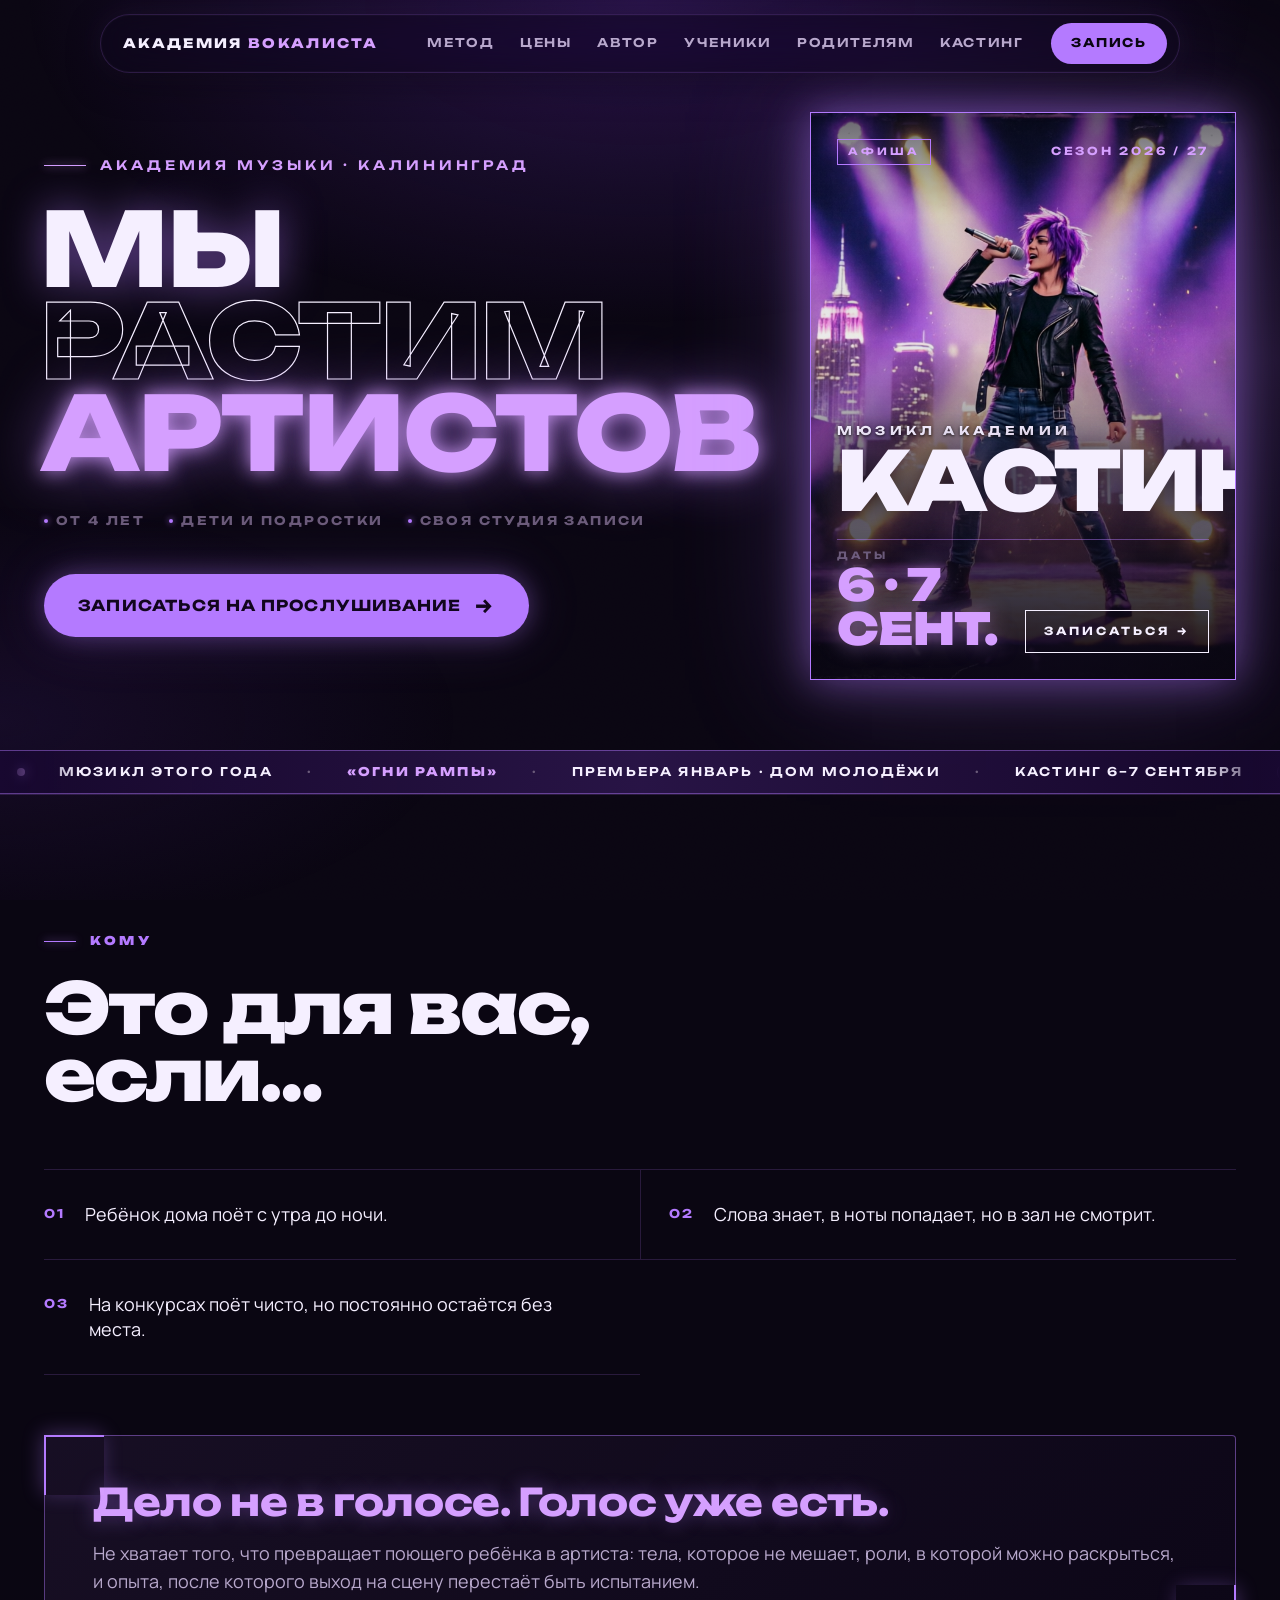
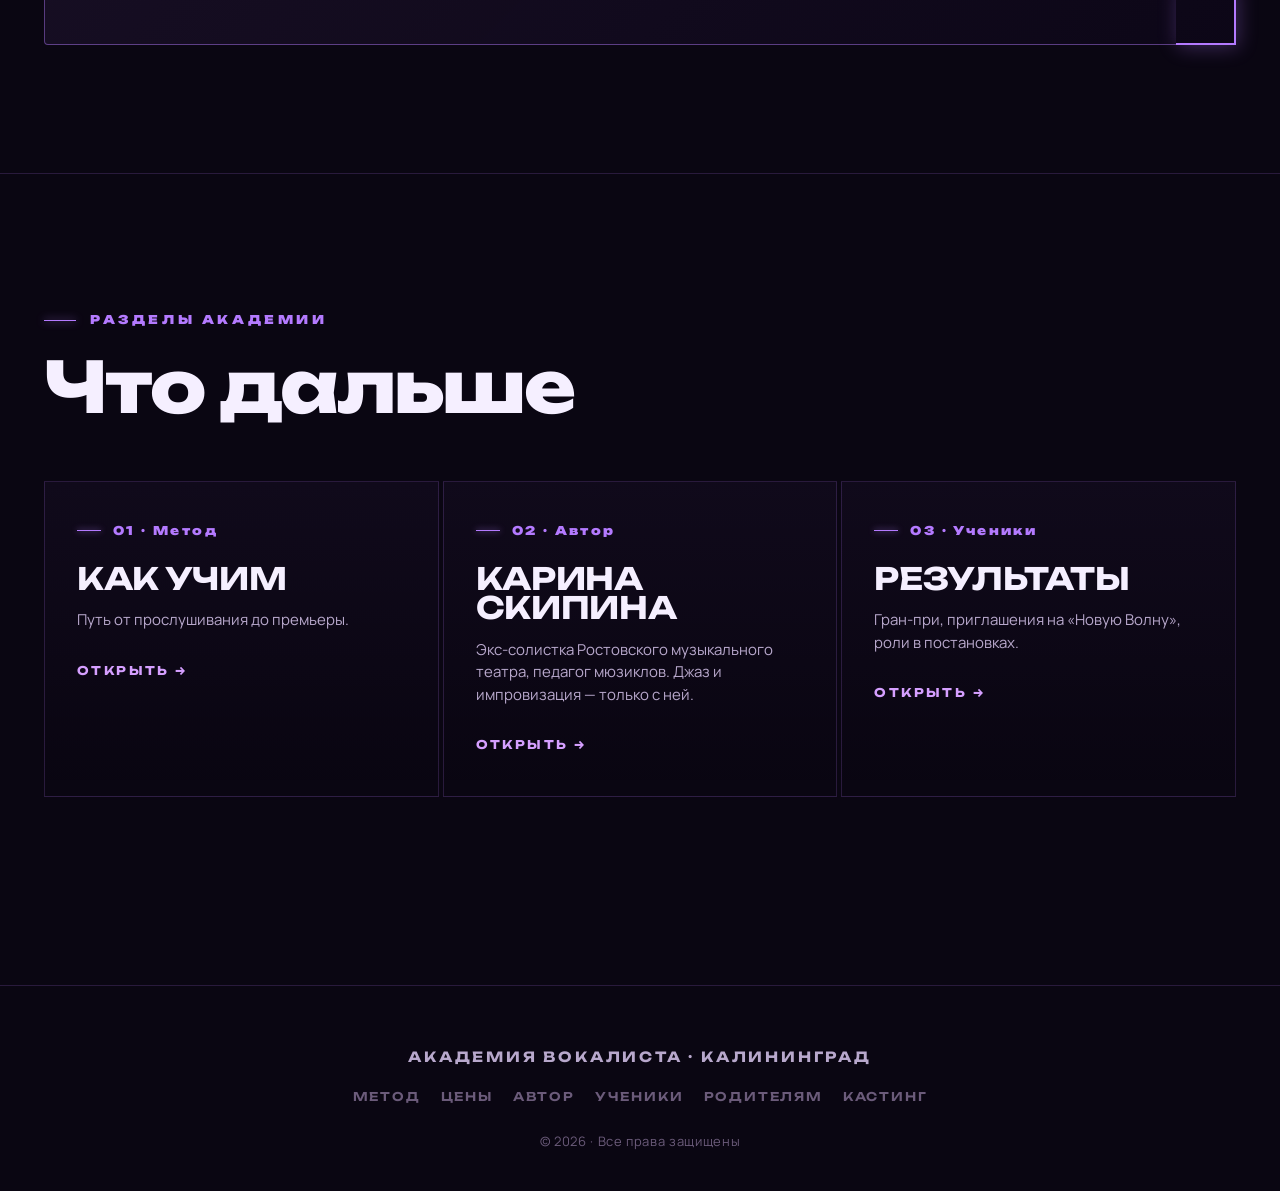
==== commit 50bab8ba: "Афиша: заголовок «КАСТИНГ», подпись «Мюзикл Академии» стала белой - Большое слово на афише «Огни рам" ====
--- a/index.html
+++ b/index.html
@@ -73,10 +73,10 @@
         </div>
         <div class="poster-title">
           <small>Мюзикл Академии</small>
-          Огни<br/>рампы
+          Кастинг
         </div>
         <div class="poster-bottom">
-          <div class="poster-date">Кастинг<strong>6 · 7 сент.</strong></div>
+          <div class="poster-date">Даты<strong>6 · 7 сент.</strong></div>
           <div class="poster-cta">Записаться<span>→</span></div>
         </div>
       </a>
--- a/assets/styles.css
+++ b/assets/styles.css
@@ -537,12 +537,12 @@
 }
 .poster-title small {
   display: block;
-  font-size: 11px;
-  font-weight: 700;
-  color: var(--neon-hot);
+  font-size: 12px;
+  font-weight: 700;
+  color: var(--ink);
   letter-spacing: 0.35em;
-  margin-bottom: 10px;
-  text-shadow: 0 1px 2px rgba(0,0,0,0.7);
+  margin-bottom: 12px;
+  text-shadow: 0 1px 3px rgba(0,0,0,0.85), 0 0 12px rgba(0,0,0,0.6);
 }
 .poster-credits {
   border-top: 1px solid var(--line-strong);
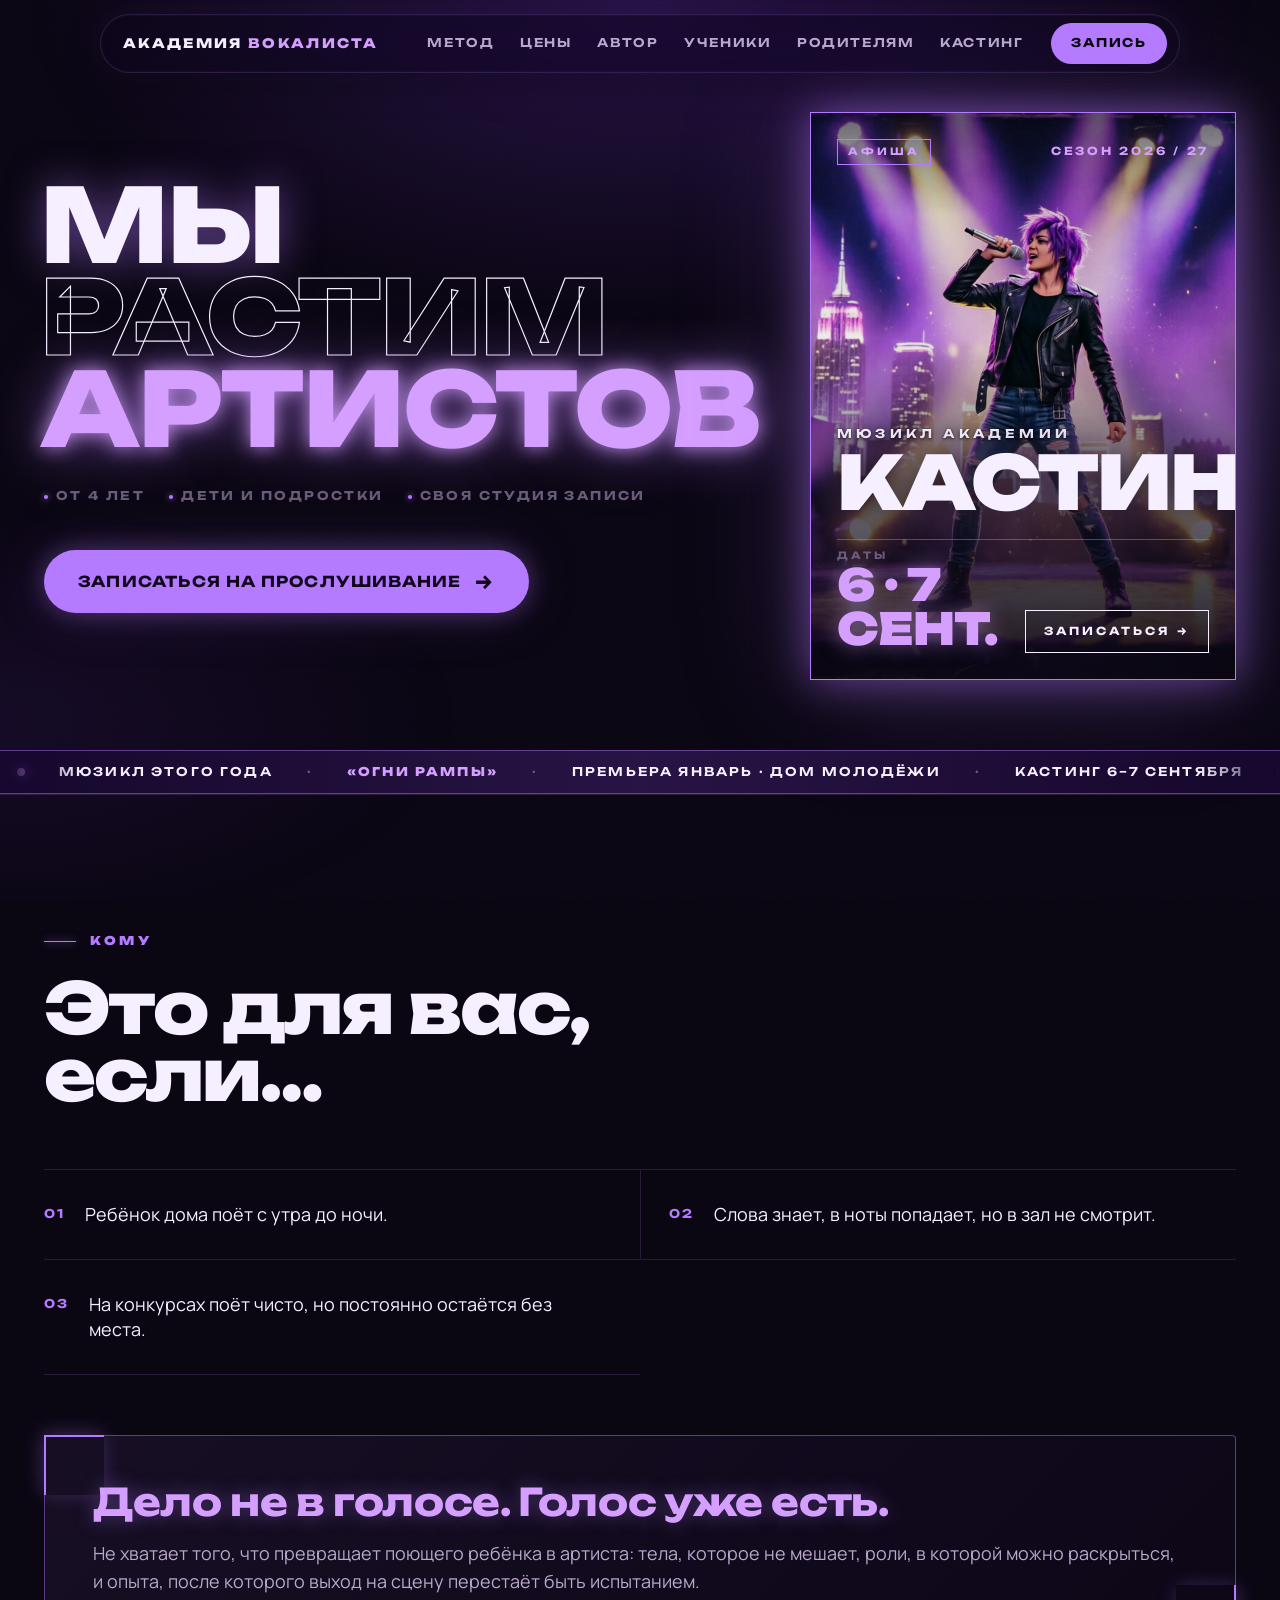
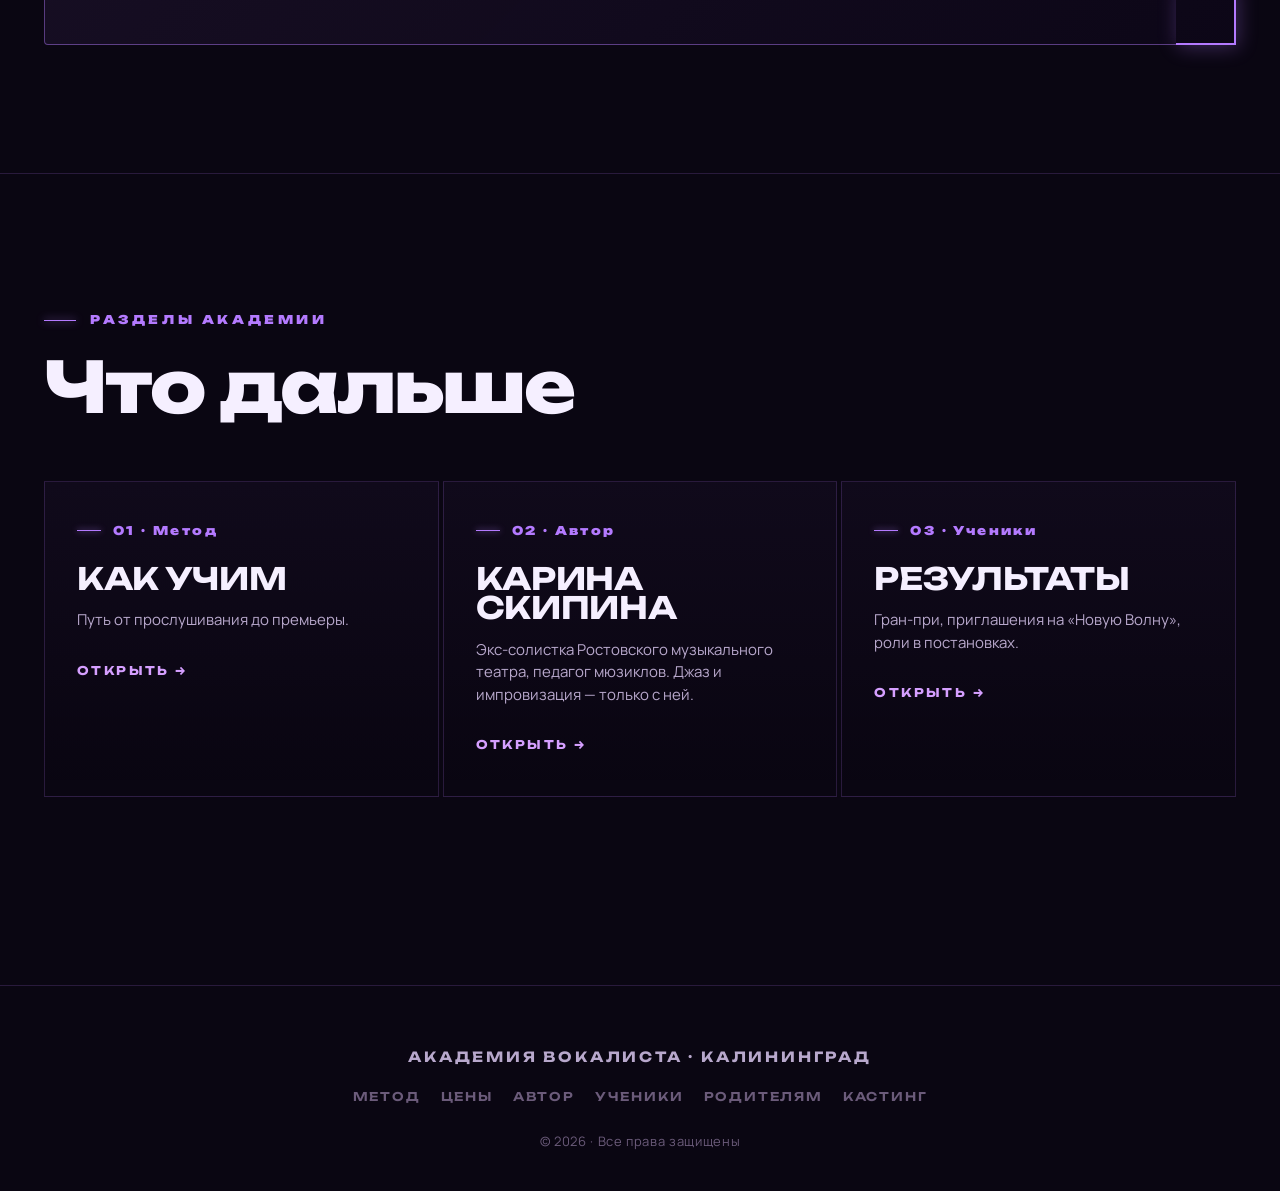
==== commit 3f0facfd: "Афиша: «КАСТИНГ» вписан в ширину; убрана надпись «Академия музыки» над H1 - .hero-poster получил con" ====
--- a/index.html
+++ b/index.html
@@ -49,7 +49,6 @@
   <div class="wrap">
     <div class="hero-grid">
       <div class="hero-title">
-        <div class="hero-tagline">Академия музыки · Калининград</div>
         <h1>
           <span class="filled">МЫ</span><br/>
           <span>РАСТИМ</span><br/>
--- a/assets/styles.css
+++ b/assets/styles.css
@@ -476,6 +476,7 @@
   overflow: hidden;
   box-shadow: var(--shadow-neon-lg);
   transition: transform .35s cubic-bezier(.2,.9,.3,1), box-shadow .35s, border-color .35s;
+  container-type: inline-size;
 }
 .hero-poster:hover {
   transform: translateY(-6px);
@@ -525,15 +526,18 @@
 }
 .poster-title {
   font-family: var(--font-display);
-  font-size: clamp(48px, 6.4vw, 88px);
+  /* Ограничен и viewport-ом, и шириной самой афиши (container-query),
+     чтобы «КАСТИНГ» гарантированно помещался в колонке. */
+  font-size: min(clamp(40px, 6vw, 88px), 20cqi);
   font-weight: 900;
-  line-height: 0.82;
-  letter-spacing: -0.045em;
+  line-height: 0.85;
+  letter-spacing: -0.03em;
   color: var(--ink);
   text-shadow: 0 0 30px rgba(0,0,0,0.7), 0 0 40px rgba(213,159,255,0.35);
   text-transform: uppercase;
   margin-top: auto;
   padding: 20px 0 8px;
+  white-space: nowrap;
 }
 .poster-title small {
   display: block;
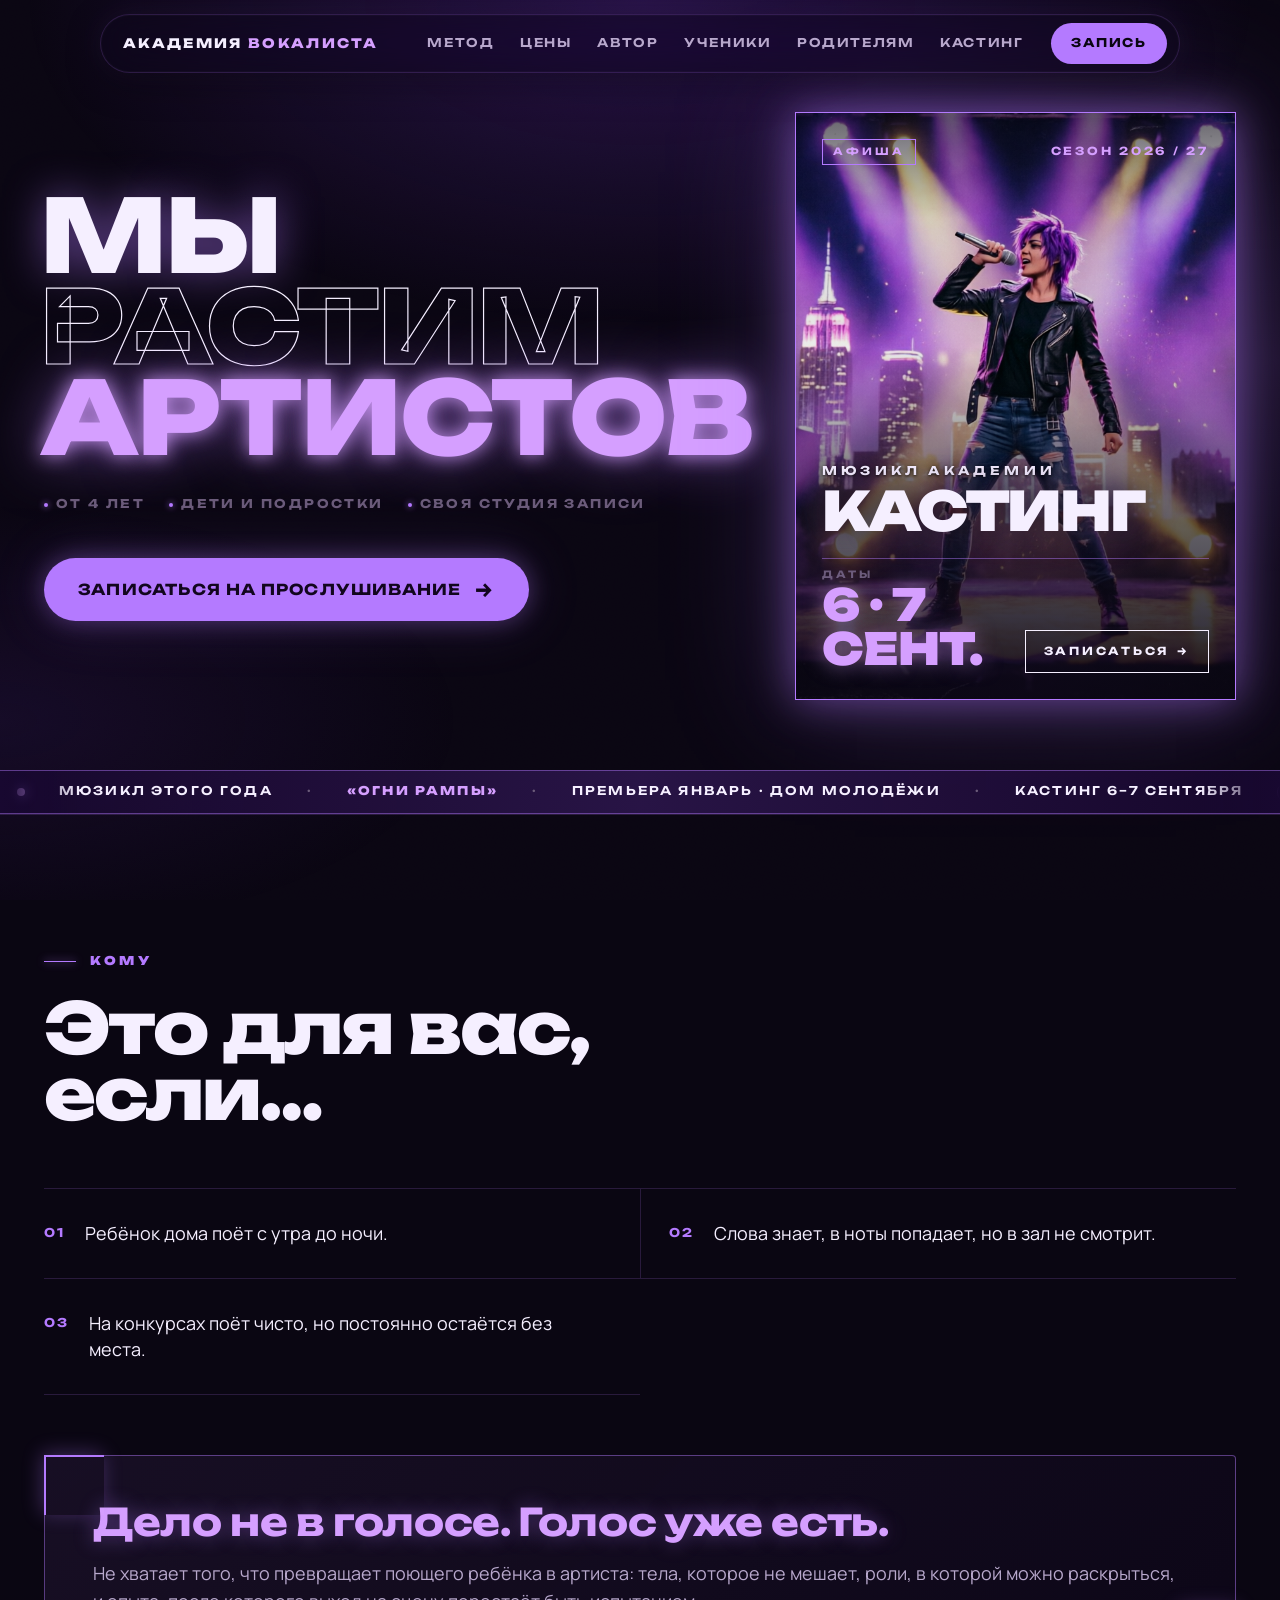
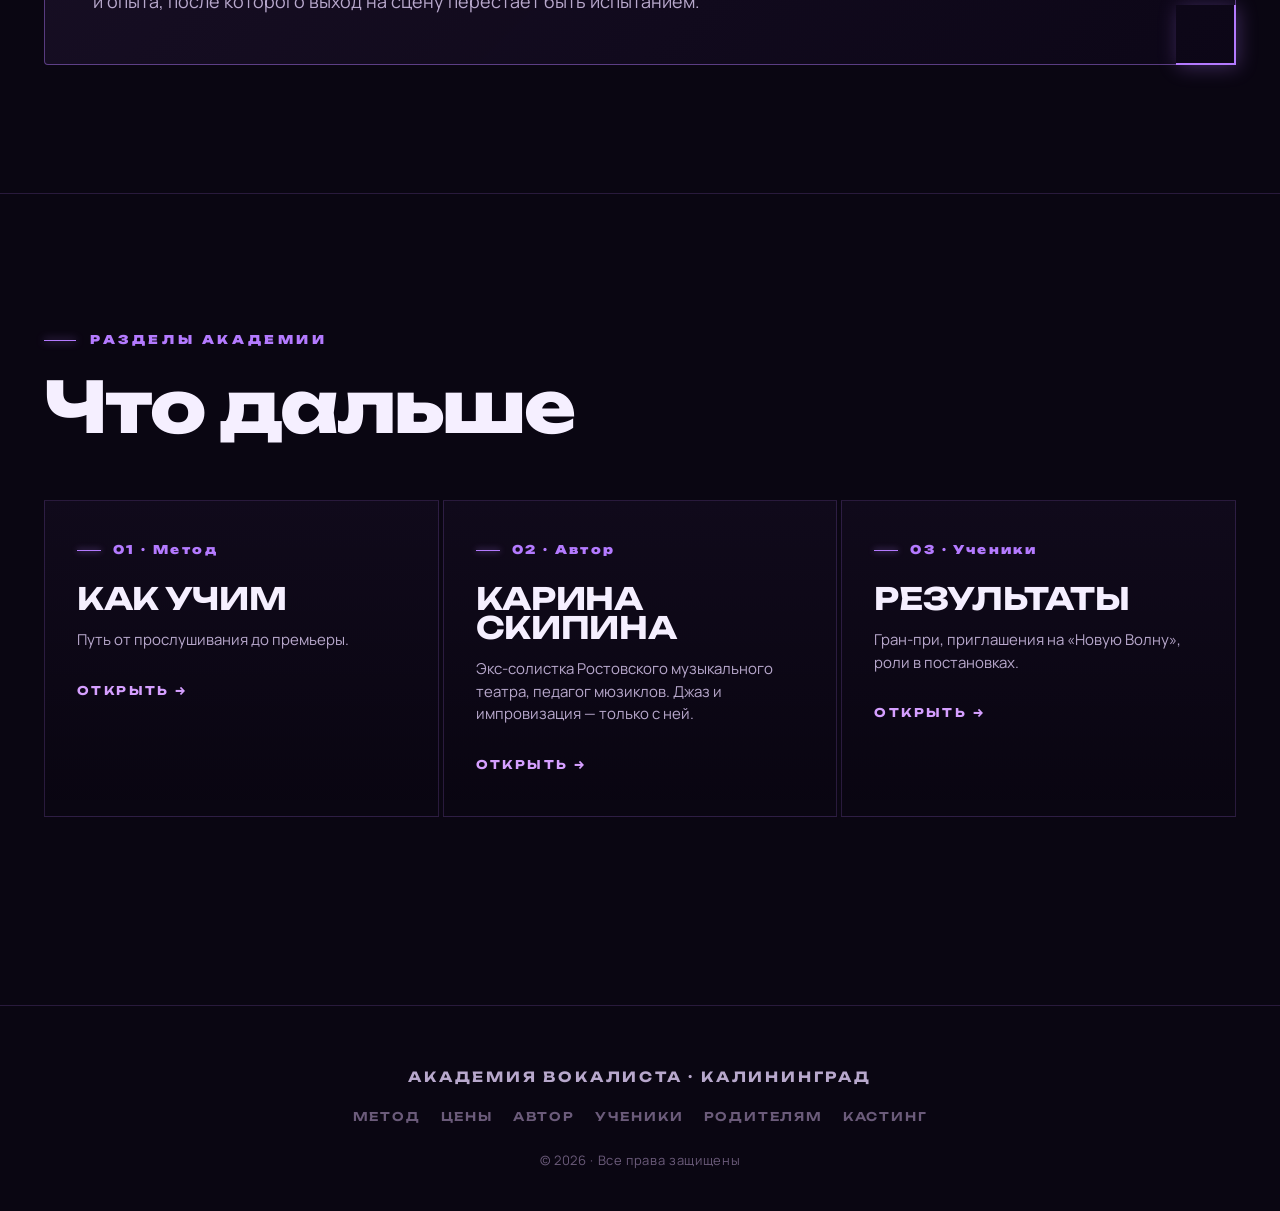
==== commit c6a6dcfb: "Мобильное меню: бургер в шапке, полноэкранный оверлей с пунктами HTML (все 6 страниц): в шапку добав" ====
--- a/index.html
+++ b/index.html
@@ -31,7 +31,10 @@
 <header class="site-header">
   <div class="wrap">
     <a href="index.html" class="brand">АКАДЕМИЯ <span>ВОКАЛИСТА</span></a>
-    <nav class="site-nav">
+    <button class="nav-toggle" type="button" aria-label="Меню" aria-expanded="false" aria-controls="site-nav">
+      <span></span><span></span><span></span>
+    </button>
+    <nav id="site-nav" class="site-nav">
       <a href="metod.html">Метод</a>
       <a href="prices.html">Цены</a>
       <a href="karina.html">Автор</a>
--- a/assets/styles.css
+++ b/assets/styles.css
@@ -192,8 +192,10 @@
 .site-header {
   position: fixed;
   top: var(--header-top);
-  left: 50%;
-  transform: translateX(-50%);
+  /* Центрируем без transform, чтобы не создавать containing block для вложенных fixed */
+  left: 0;
+  right: 0;
+  margin: 0 auto;
   z-index: 100;
   width: min(1080px, calc(100vw - 24px));
   padding: 8px 12px 8px 22px;
@@ -270,27 +272,108 @@
   .site-nav { gap: 18px; }
   .site-nav a { font-size: 11px; letter-spacing: 0.1em; }
 }
+
+/* Hamburger button — только на мобилке */
+.nav-toggle {
+  display: none;
+  width: 40px;
+  height: 40px;
+  padding: 0;
+  border: 1px solid rgba(180,122,255,0.28);
+  border-radius: 999px;
+  background: rgba(180,122,255,0.08);
+  cursor: pointer;
+  position: relative;
+  z-index: 210;
+  margin-left: auto;
+  transition: background .2s, border-color .2s;
+}
+.nav-toggle:hover { background: rgba(180,122,255,0.16); border-color: var(--neon); }
+.nav-toggle span {
+  position: absolute;
+  left: 50%;
+  top: 50%;
+  width: 18px;
+  height: 2px;
+  background: var(--ink);
+  border-radius: 2px;
+  transform: translate(-50%, -50%);
+  transition: transform .3s cubic-bezier(.2,.9,.3,1), opacity .2s;
+}
+.nav-toggle span:nth-child(1) { transform: translate(-50%, calc(-50% - 6px)); }
+.nav-toggle span:nth-child(3) { transform: translate(-50%, calc(-50% + 6px)); }
+.nav-open .nav-toggle { background: rgba(180,122,255,0.16); border-color: var(--neon); }
+.nav-open .nav-toggle span:nth-child(1) { transform: translate(-50%, -50%) rotate(45deg); }
+.nav-open .nav-toggle span:nth-child(2) { opacity: 0; }
+.nav-open .nav-toggle span:nth-child(3) { transform: translate(-50%, -50%) rotate(-45deg); }
+
 @media (max-width: 820px) {
   .site-header {
-    padding: 8px 10px 8px 18px;
+    padding: 8px 8px 8px 18px;
     width: calc(100vw - 14px);
+    gap: 10px;
   }
+  .site-header .wrap { gap: 10px; }
+  .site-header .btn-mini { margin-left: auto; padding: 9px 14px; font-size: 11px; letter-spacing: 0.12em; }
+  .nav-toggle { display: block; margin-left: 0; }
+
+  /* When overlay open, поднимем шапку выше него, чтобы X оставался кликабельным,
+     и уберём backdrop-filter — иначе fixed-оверлей внутри неё замыкается
+     на её containing block, а не на viewport */
+  .nav-open .site-header {
+    z-index: 210;
+    backdrop-filter: none;
+    -webkit-backdrop-filter: none;
+    background: transparent;
+    border-color: transparent;
+    box-shadow: none;
+  }
+
+  /* Nav → full-screen overlay */
   .site-nav {
-    overflow-x: auto;
-    scrollbar-width: none;
-    -webkit-overflow-scrolling: touch;
-    padding: 2px 4px;
-    margin-left: 12px;
-    margin-right: 4px;
-    gap: 16px;
-    mask-image: linear-gradient(90deg, transparent 0, black 12px, black calc(100% - 12px), transparent 100%);
+    position: fixed;
+    inset: 0;
+    z-index: 199;
+    background: #0a0612;
+    background-image:
+      radial-gradient(ellipse 80% 60% at 50% 0%, rgba(106,47,191,0.35), transparent 60%),
+      radial-gradient(ellipse 60% 40% at 100% 100%, rgba(180,122,255,0.12), transparent 60%);
+    display: flex;
+    flex-direction: column;
+    justify-content: center;
+    align-items: center;
+    gap: 6px;
+    margin: 0;
+    padding: 100px 24px 60px;
+    opacity: 0;
+    pointer-events: none;
+    transform: translateY(-8px);
+    transition: opacity .3s, transform .3s;
+    overflow-y: auto;
   }
-  .site-nav::-webkit-scrollbar { display: none; }
+  .nav-open .site-nav {
+    opacity: 1;
+    pointer-events: auto;
+    transform: translateY(0);
+  }
+  .site-nav a {
+    font-size: 26px;
+    letter-spacing: 0.06em;
+    padding: 14px 0;
+    color: var(--ink);
+    text-transform: uppercase;
+    font-weight: 700;
+    text-shadow: 0 0 20px rgba(180,122,255,0.15);
+  }
+  .site-nav a.active { color: var(--neon-hot); }
+  .site-nav a.active::after { display: none; }
+
+
   .brand { font-size: 12px; letter-spacing: 0.14em; }
 }
 @media (max-width: 520px) {
-  .site-header .btn-mini { padding: 9px 14px; font-size: 11px; letter-spacing: 0.12em; }
   .brand { font-size: 11px; letter-spacing: 0.1em; }
+  .site-nav a { font-size: 22px; }
 }
 
 /* =========================================================
@@ -383,14 +466,14 @@
 }
 .hero-grid {
   display: grid;
-  grid-template-columns: minmax(0, 1.25fr) minmax(0, 0.75fr);
-  gap: 56px;
+  grid-template-columns: minmax(0, 1.2fr) minmax(0, 0.8fr);
+  gap: 90px;
   align-items: center;
 }
 @media (max-width: 1000px) {
   .hero-grid { grid-template-columns: 1fr; gap: 60px; }
 }
-.hero-title { min-width: 0; container-type: inline-size; }
+.hero-title { min-width: 0; container-type: inline-size; padding-right: 8px; }
 .hero-tagline {
   font-family: var(--font-display);
   font-weight: 600;
@@ -527,11 +610,12 @@
 .poster-title {
   font-family: var(--font-display);
   /* Ограничен и viewport-ом, и шириной самой афиши (container-query),
-     чтобы «КАСТИНГ» гарантированно помещался в колонке. */
-  font-size: min(clamp(40px, 6vw, 88px), 20cqi);
+     чтобы «КАСТИНГ» гарантированно помещался в колонке — 14cqi даёт
+     запас на letter-spacing и высокие боковые буквы. */
+  font-size: min(clamp(34px, 5vw, 76px), 14cqi);
   font-weight: 900;
   line-height: 0.85;
-  letter-spacing: -0.03em;
+  letter-spacing: -0.04em;
   color: var(--ink);
   text-shadow: 0 0 30px rgba(0,0,0,0.7), 0 0 40px rgba(213,159,255,0.35);
   text-transform: uppercase;
@@ -754,12 +838,22 @@
    ========================================================= */
 .core-grid {
   display: grid;
-  grid-template-columns: 1fr 1fr;
-  gap: 80px;
-  align-items: start;
+  grid-template-columns: 1.55fr 0.45fr;
+  gap: 60px;
+  align-items: center;
   margin-top: 60px;
 }
-@media (max-width: 900px) { .core-grid { grid-template-columns: 1fr; gap: 40px; } }
+/* Компактное фото в .core-grid — квадрат, не тянется по высоте колонки */
+.core-grid .photo-slot {
+  aspect-ratio: 1/1;
+  max-height: 380px;
+  width: 100%;
+  align-self: center;
+}
+@media (max-width: 900px) {
+  .core-grid { grid-template-columns: 1fr; gap: 40px; }
+  .core-grid .photo-slot { max-height: 320px; }
+}
 .core-list {
   list-style: none;
   padding: 0;
@@ -1714,6 +1808,109 @@
   box-shadow: 0 0 8px var(--neon);
 }
 
+.parents-bonus {
+  position: relative;
+  padding: 56px;
+  border: 1px solid var(--neon);
+  background:
+    linear-gradient(135deg, rgba(180,122,255,0.14) 0%, rgba(106,47,191,0.05) 100%),
+    radial-gradient(ellipse 80% 60% at 20% 0%, rgba(213,159,255,0.18), transparent 60%);
+  box-shadow: var(--shadow-neon-lg);
+  border-radius: 4px;
+  overflow: hidden;
+}
+.parents-bonus::before, .parents-bonus::after {
+  content: '';
+  position: absolute;
+  width: 48px; height: 48px;
+}
+.parents-bonus::before {
+  top: -1px; left: -1px;
+  border-top: 2px solid var(--neon-hot);
+  border-left: 2px solid var(--neon-hot);
+  box-shadow: -2px -2px 20px rgba(213,159,255,0.5);
+}
+.parents-bonus::after {
+  bottom: -1px; right: -1px;
+  border-bottom: 2px solid var(--neon-hot);
+  border-right: 2px solid var(--neon-hot);
+  box-shadow: 2px 2px 20px rgba(213,159,255,0.5);
+}
+.parents-bonus-tag {
+  display: inline-flex;
+  align-items: center;
+  gap: 10px;
+  padding: 8px 16px;
+  border: 1px solid var(--neon-hot);
+  border-radius: 999px;
+  font-family: var(--font-display);
+  font-weight: 800;
+  font-size: 11px;
+  letter-spacing: 0.22em;
+  text-transform: uppercase;
+  color: var(--neon-hot);
+  background: rgba(213,159,255,0.08);
+  margin-bottom: 28px;
+  text-shadow: 0 0 12px rgba(213,159,255,0.5);
+}
+.parents-bonus h2 {
+  text-transform: uppercase;
+  font-size: clamp(30px, 4.6vw, 60px);
+  margin-bottom: 32px;
+}
+.parents-bonus h2 .neon {
+  color: var(--neon-hot);
+  text-shadow: 0 0 30px rgba(213,159,255,0.6);
+}
+.parents-bonus-body {
+  display: grid;
+  grid-template-columns: 1fr 1fr;
+  gap: 40px;
+  margin-bottom: 36px;
+}
+.parents-bonus-body p {
+  color: var(--ink);
+  font-size: 17px;
+  line-height: 1.55;
+  margin: 0;
+}
+.parents-bonus-body p strong { color: var(--neon-hot); font-weight: 700; }
+.parents-bonus-list {
+  list-style: none;
+  padding: 0;
+  margin: 0;
+  display: grid;
+  grid-template-columns: 1fr 1fr;
+  gap: 0;
+  border-top: 1px solid var(--line-strong);
+}
+.parents-bonus-list li {
+  padding: 20px 24px 20px 32px;
+  border-bottom: 1px solid var(--line-strong);
+  color: var(--ink-dim);
+  font-size: 15px;
+  line-height: 1.5;
+  position: relative;
+}
+.parents-bonus-list li:nth-child(even) {
+  border-left: 1px solid var(--line-strong);
+}
+.parents-bonus-list li::before {
+  content: '★';
+  position: absolute;
+  left: 8px; top: 20px;
+  color: var(--neon-hot);
+  font-size: 14px;
+  text-shadow: 0 0 12px rgba(213,159,255,0.6);
+}
+.parents-bonus-list li strong { color: var(--ink); font-weight: 700; }
+@media (max-width: 780px) {
+  .parents-bonus { padding: 36px 24px; }
+  .parents-bonus-body { grid-template-columns: 1fr; gap: 20px; margin-bottom: 24px; }
+  .parents-bonus-list { grid-template-columns: 1fr; }
+  .parents-bonus-list li:nth-child(even) { border-left: none; }
+}
+
 .parents-final {
   padding: clamp(90px, 12vw, 150px) 0 90px;
   border-top: 1px solid var(--line-strong);
